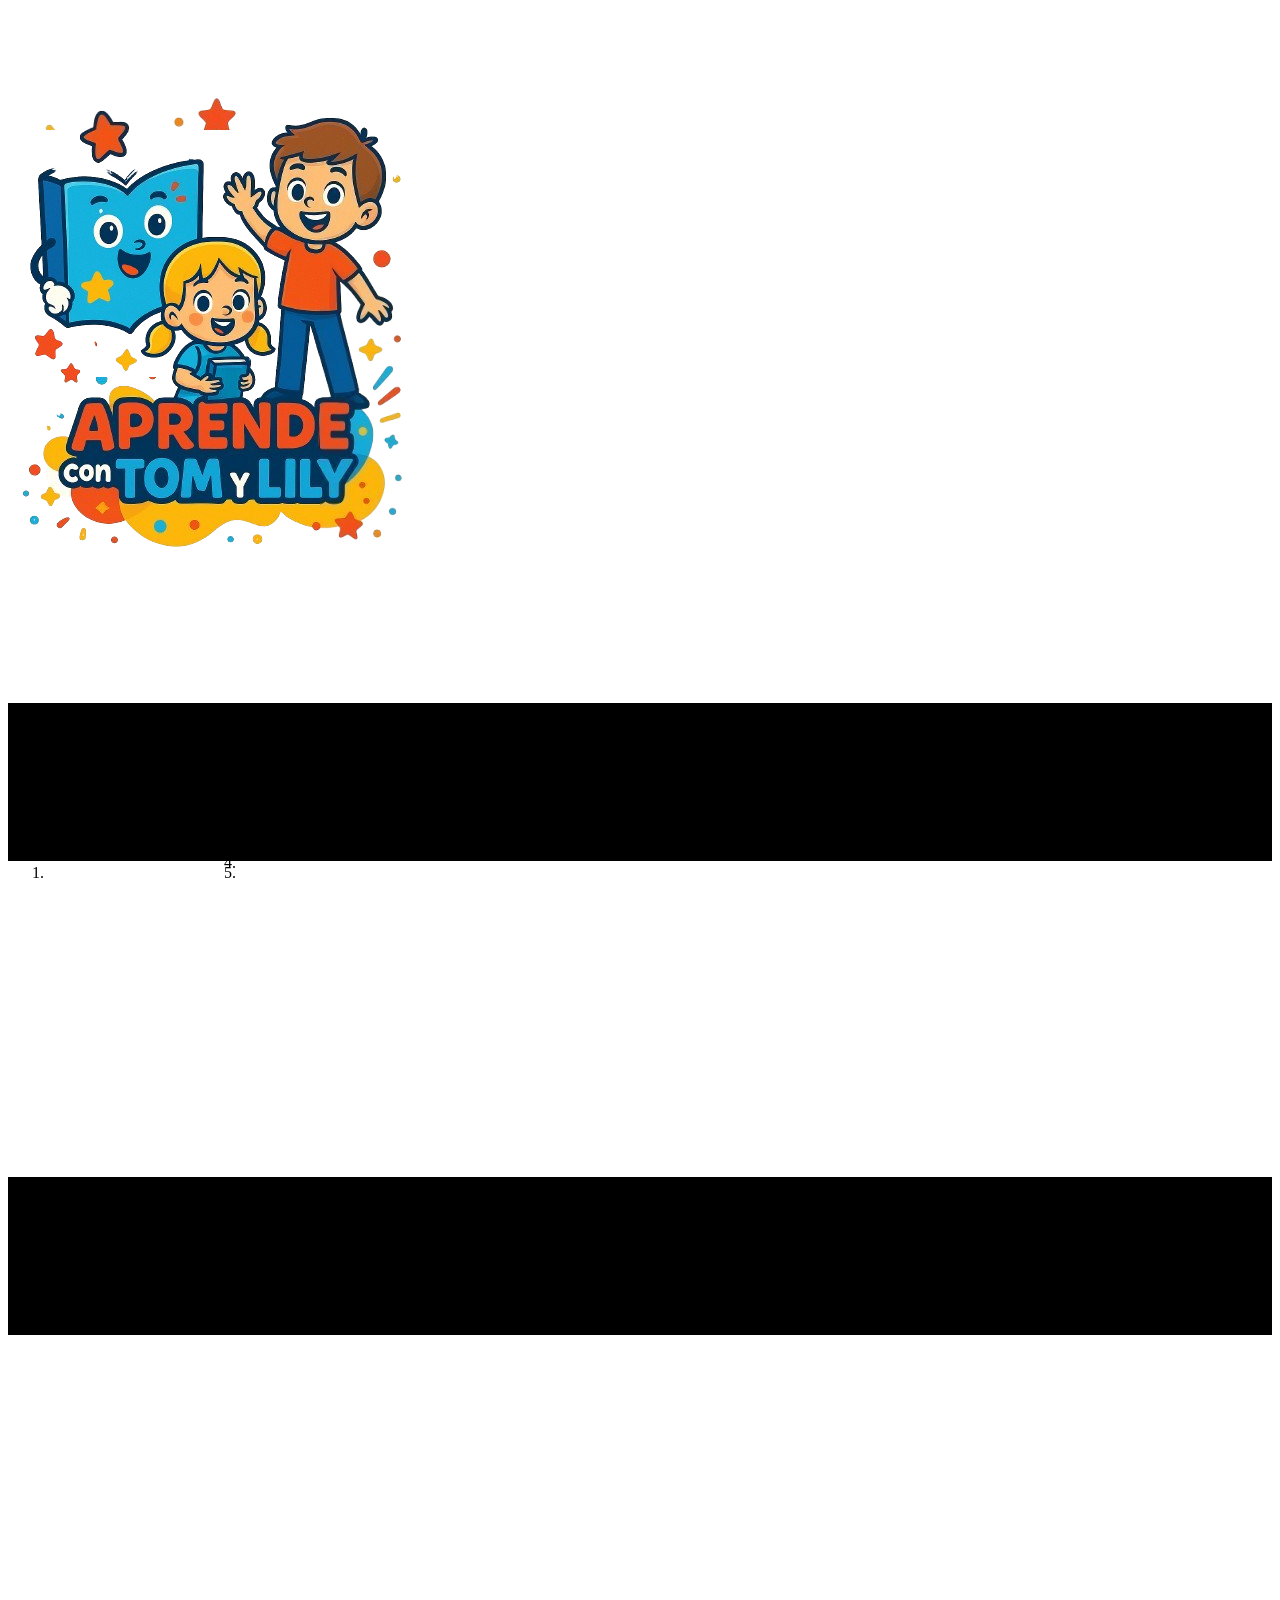
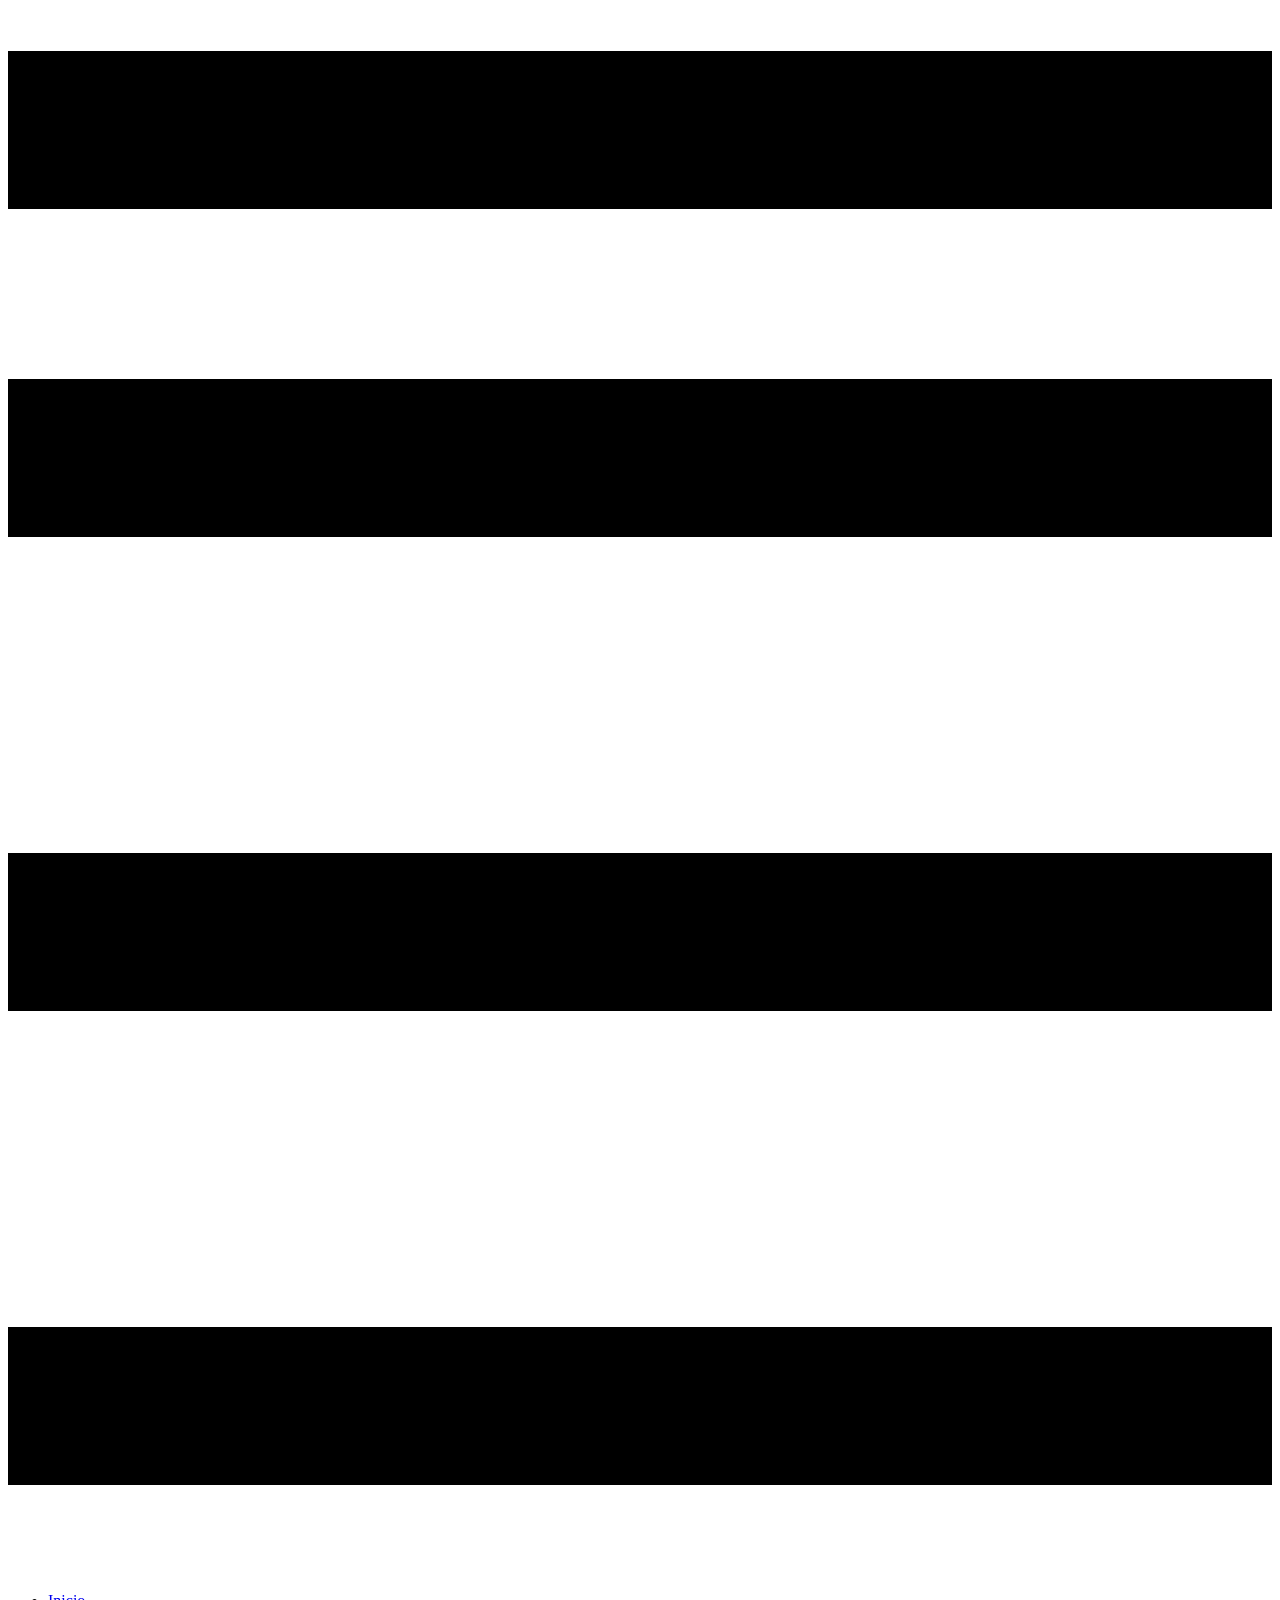
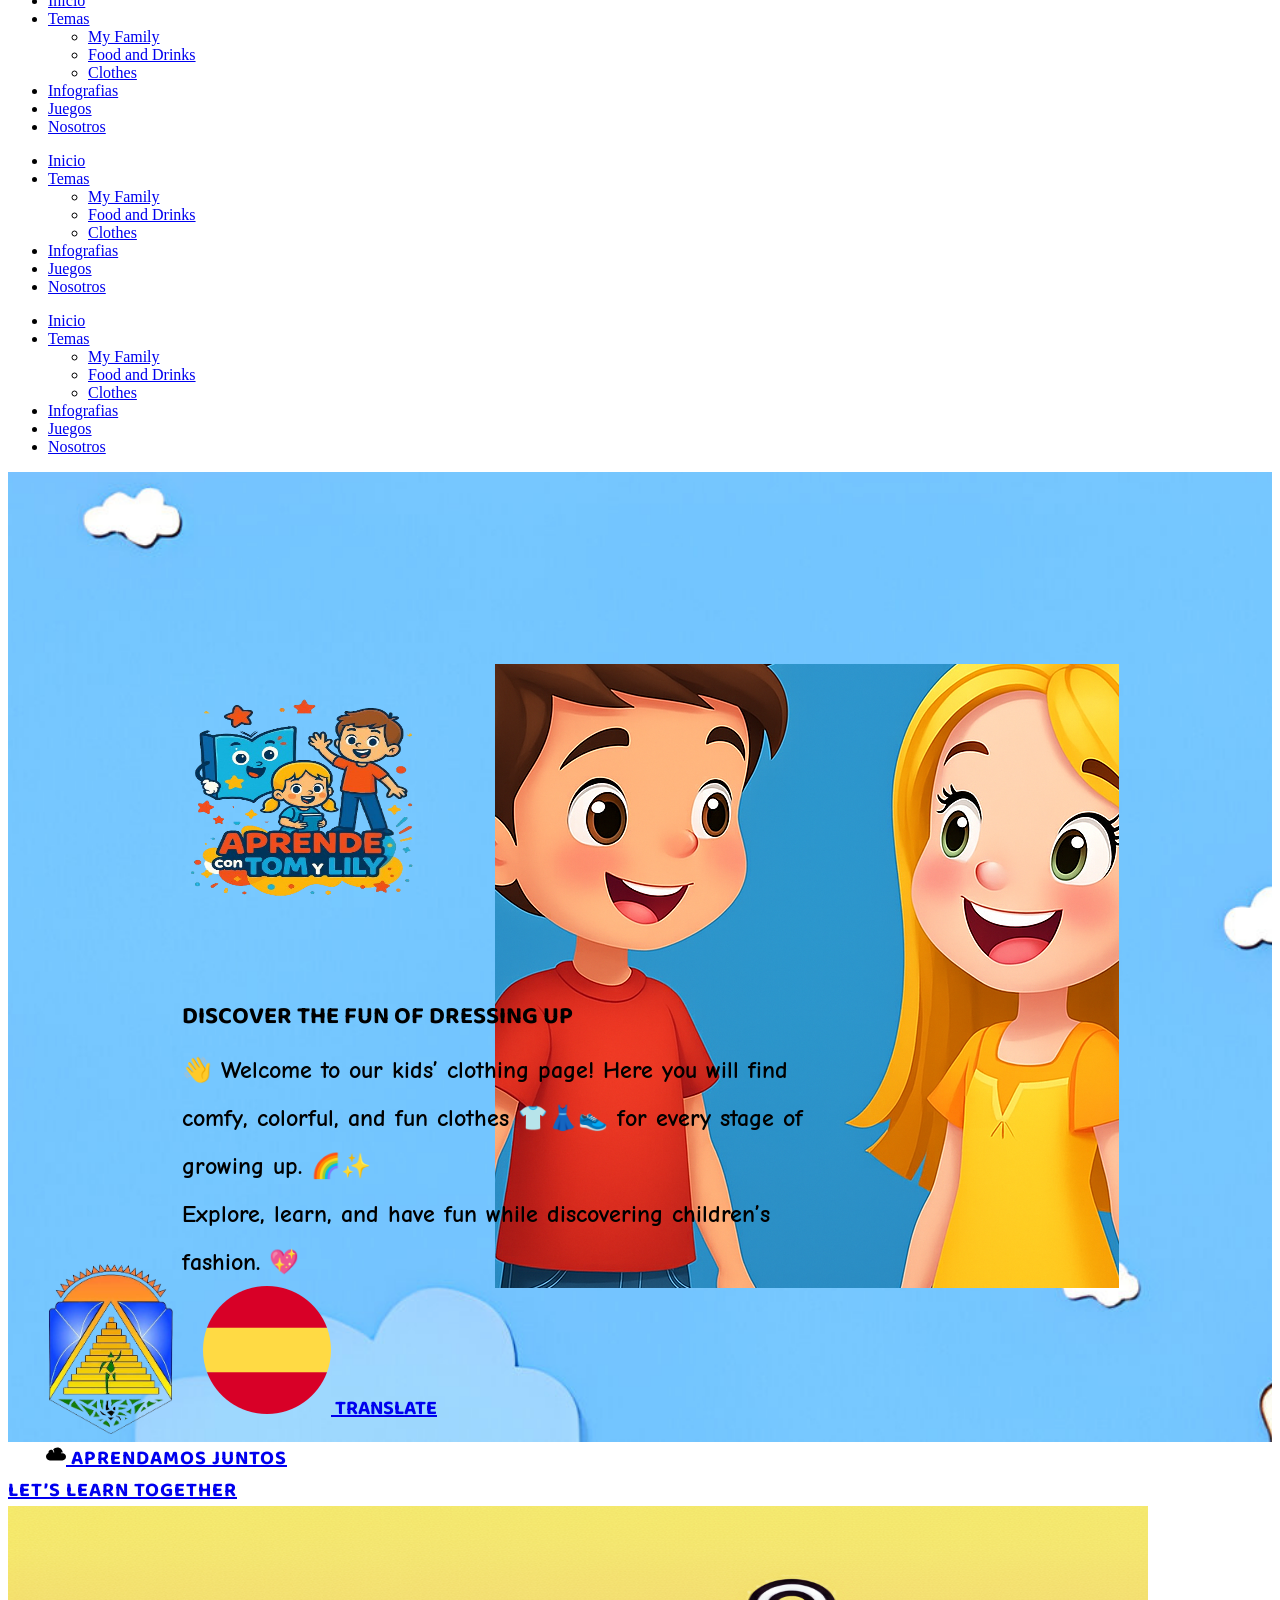
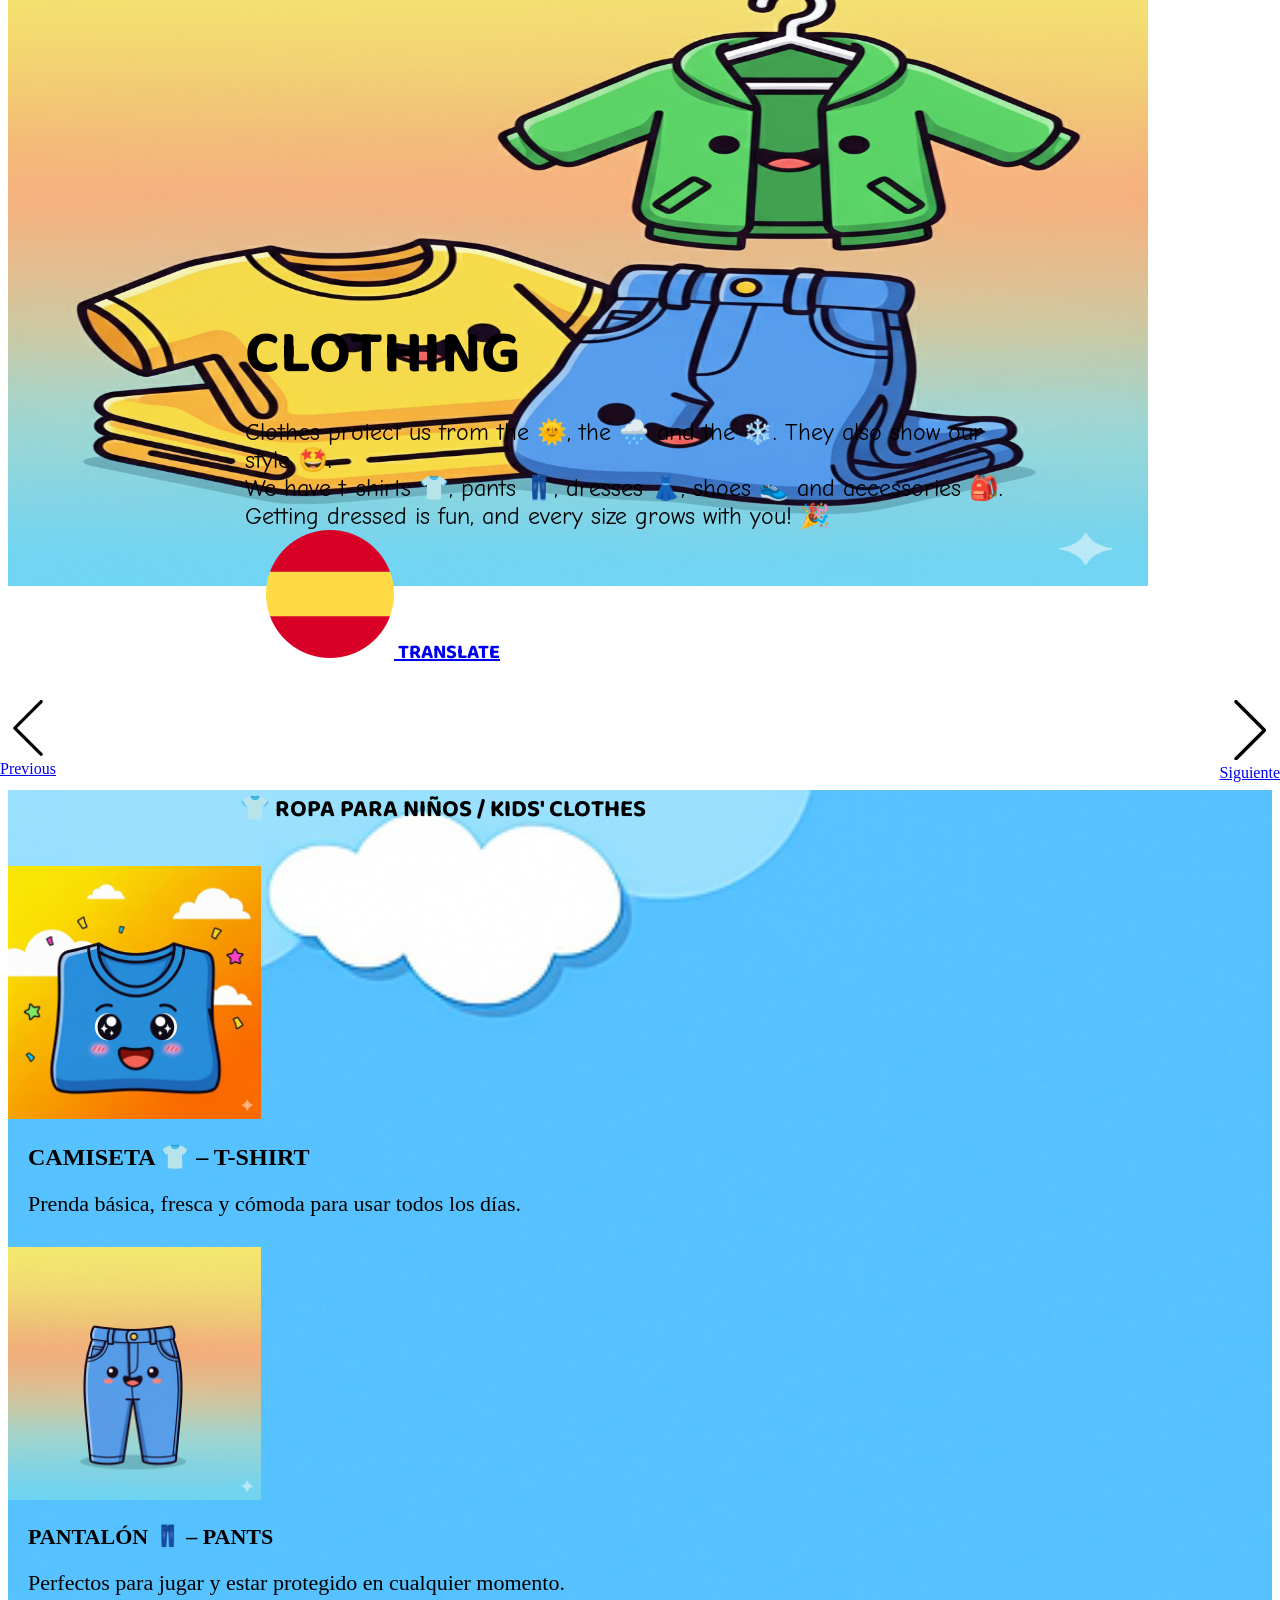
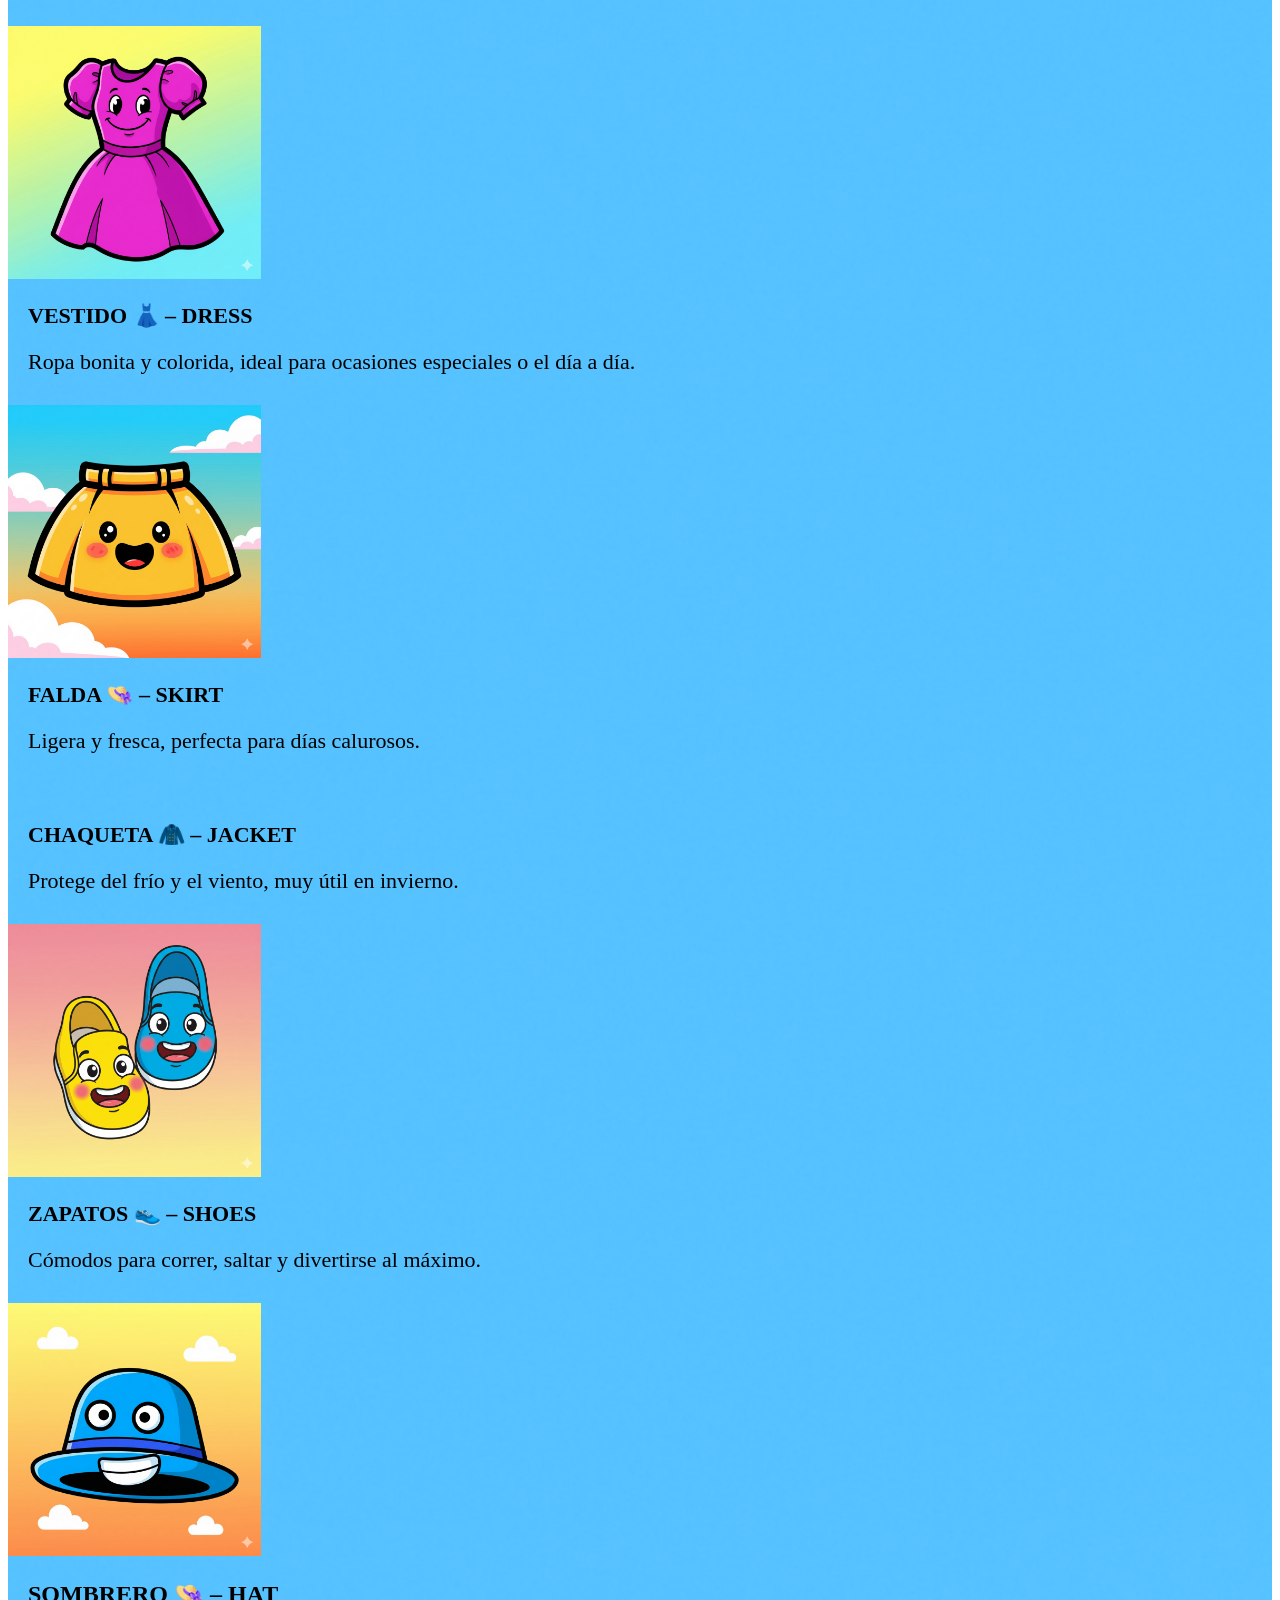
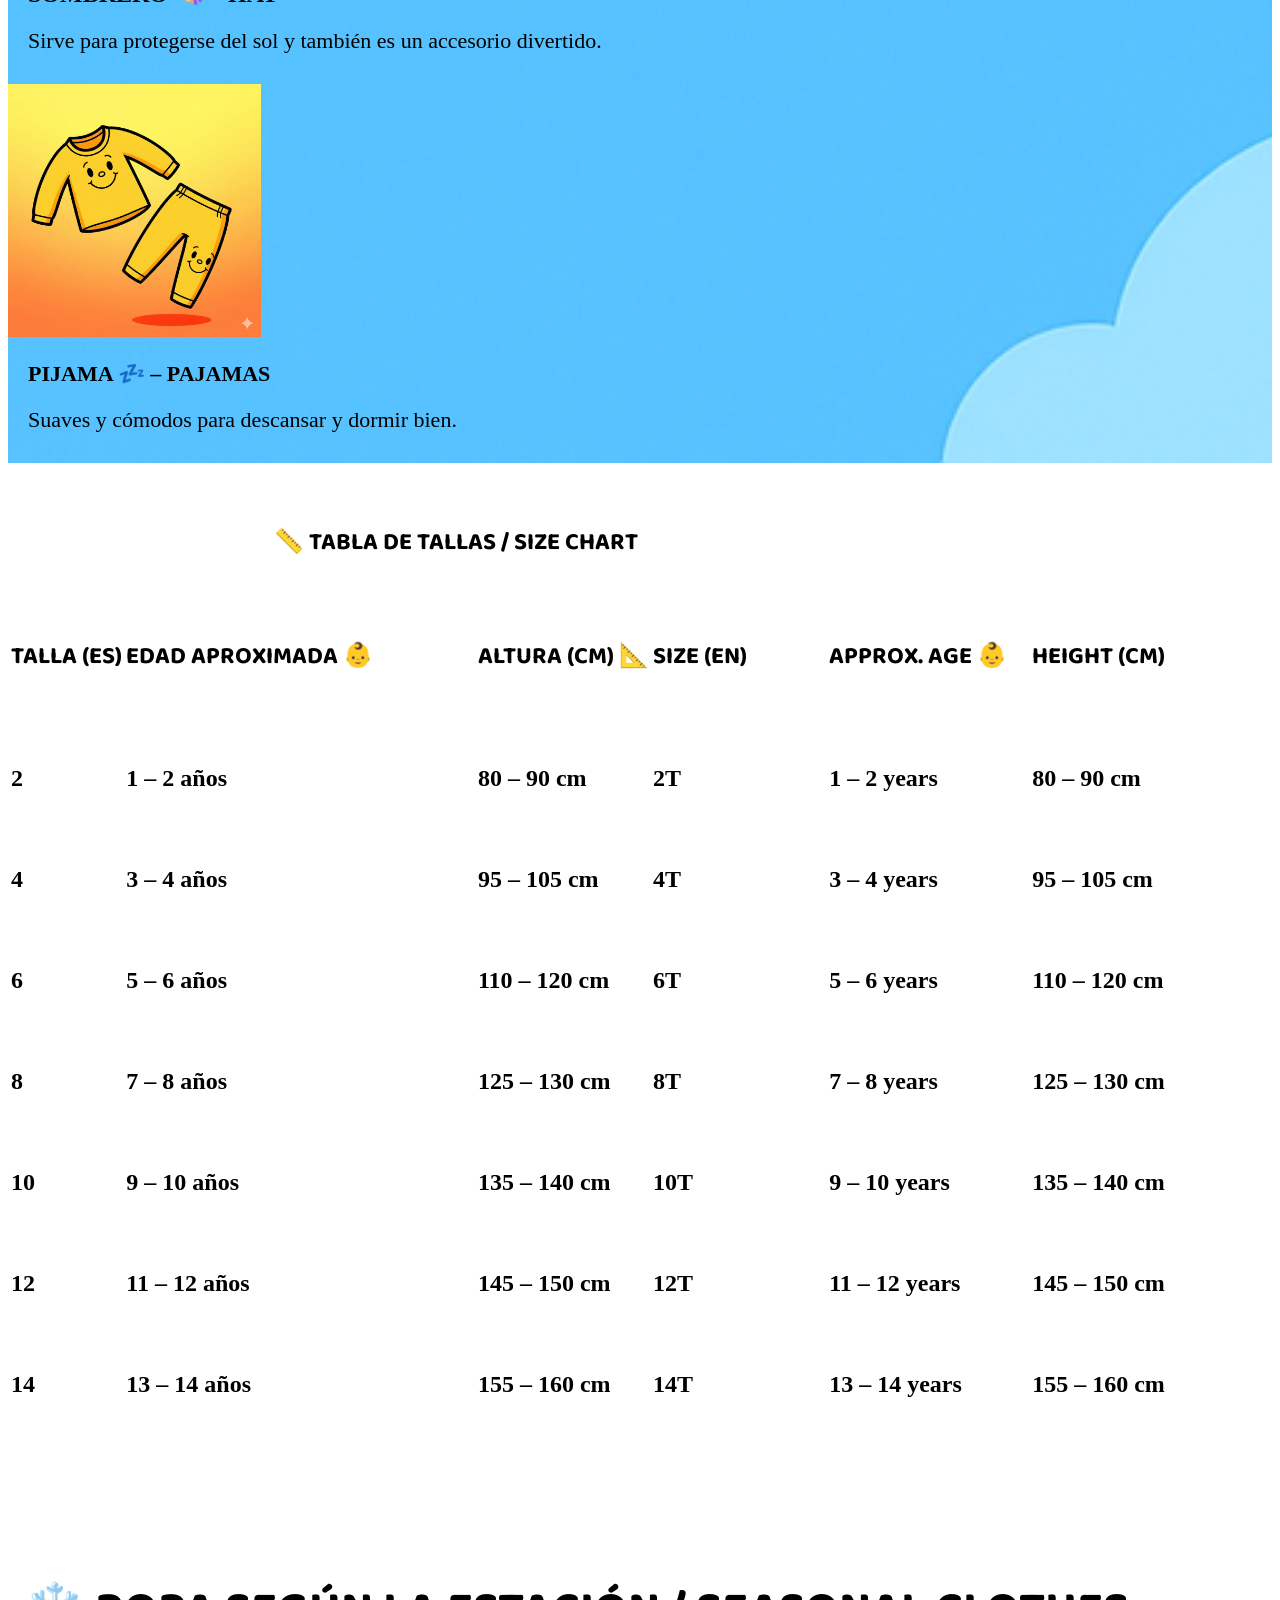
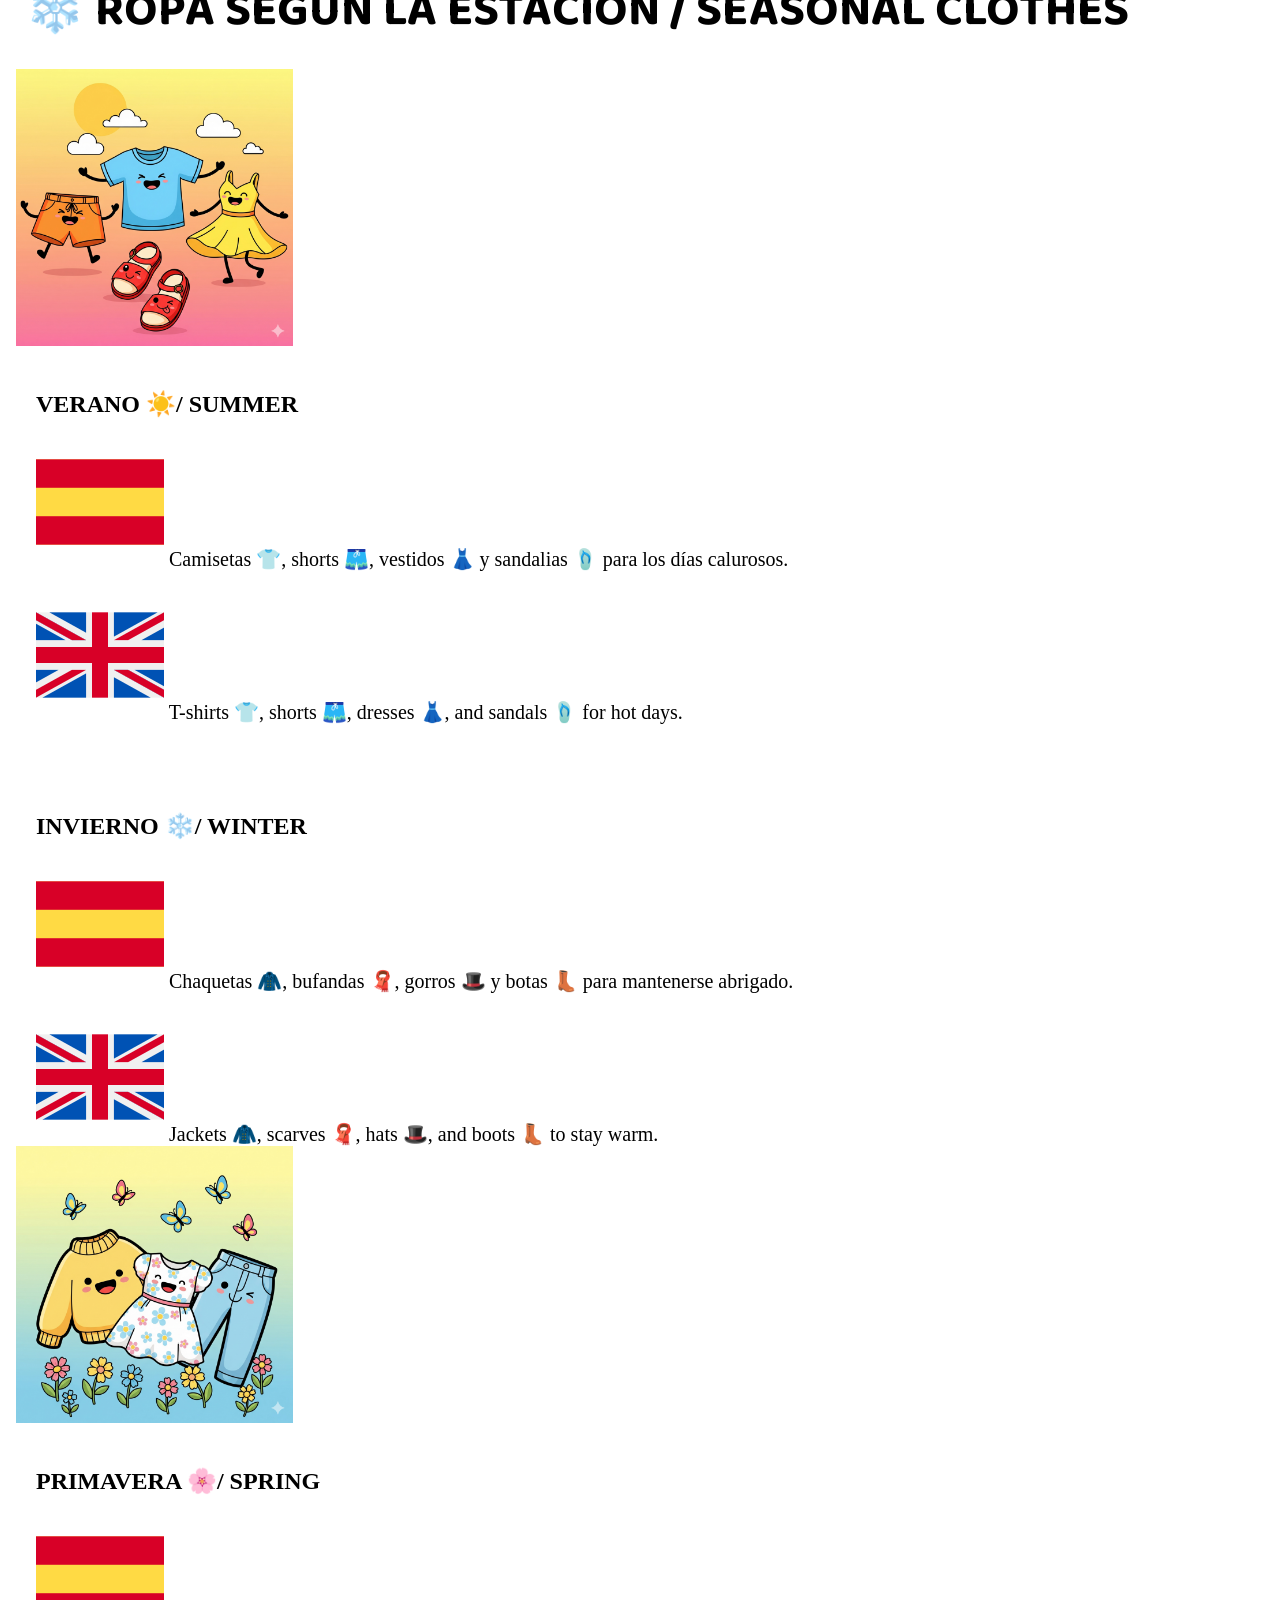
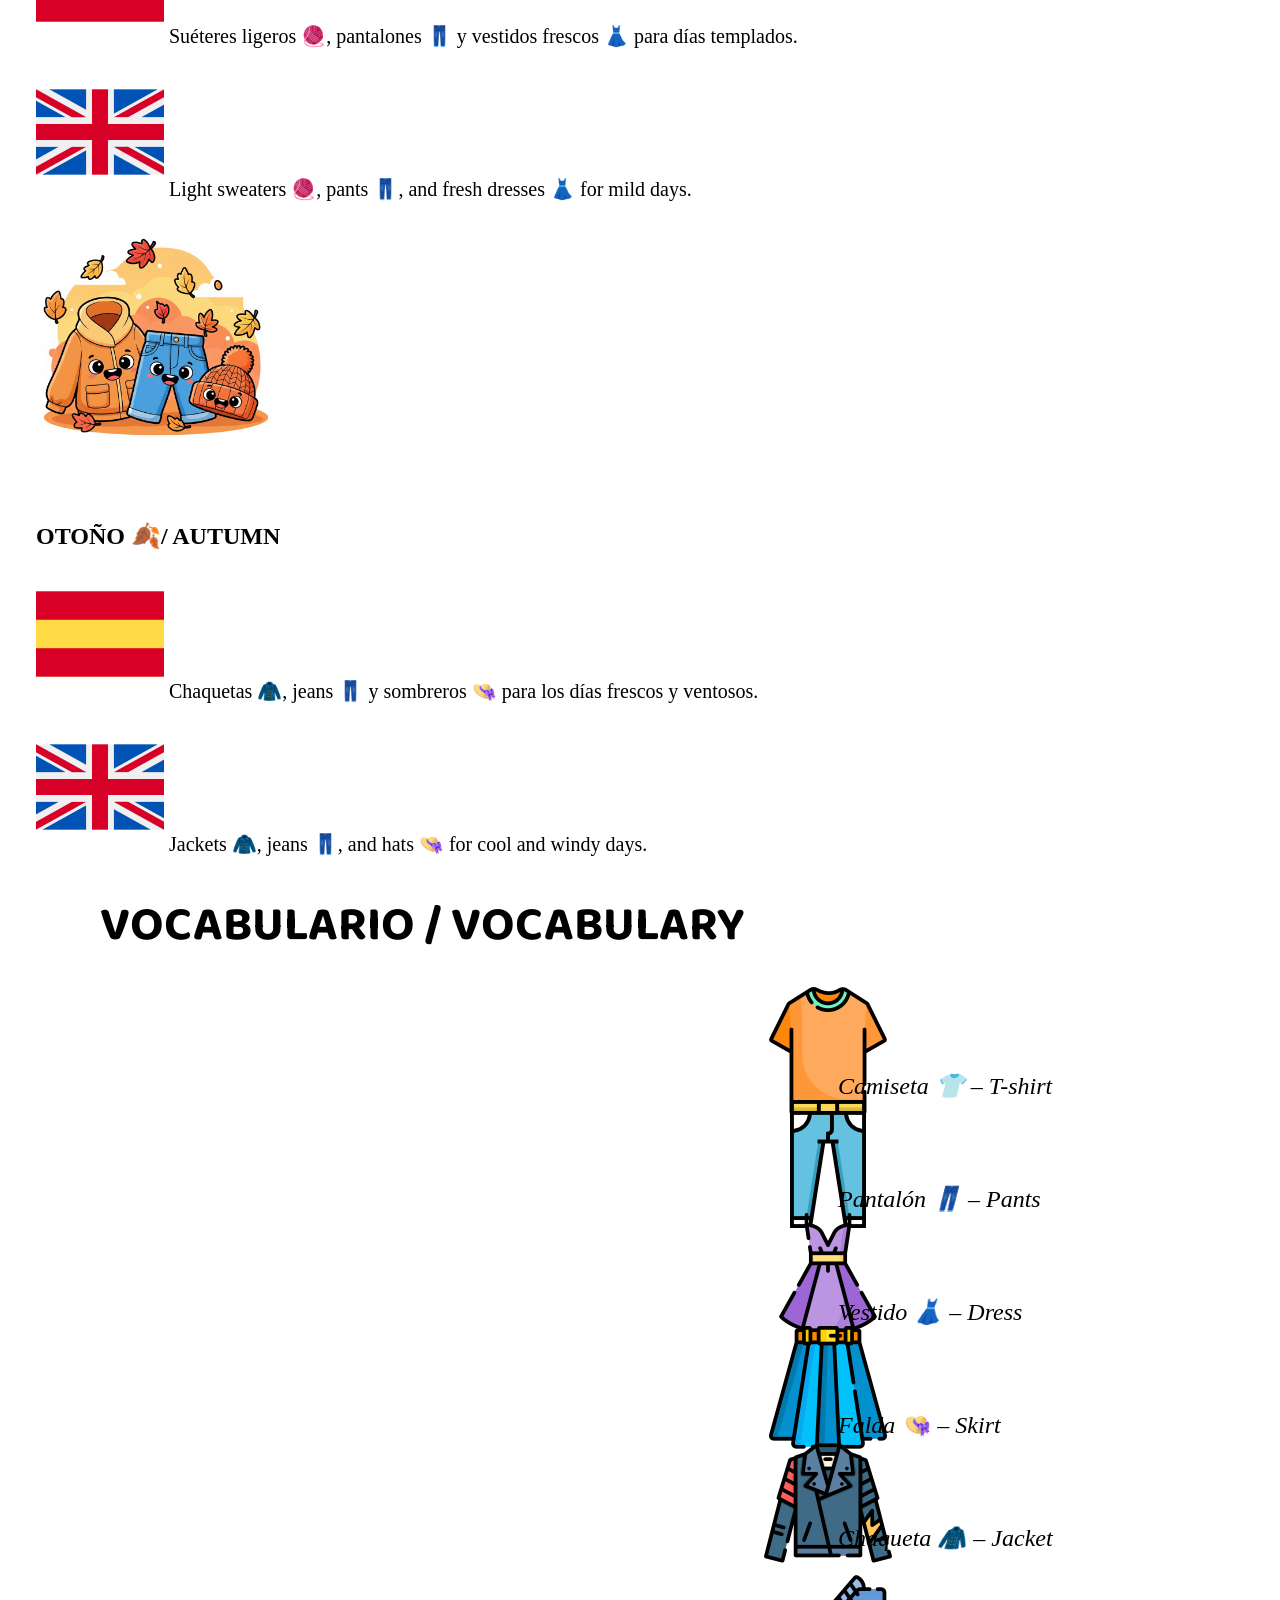
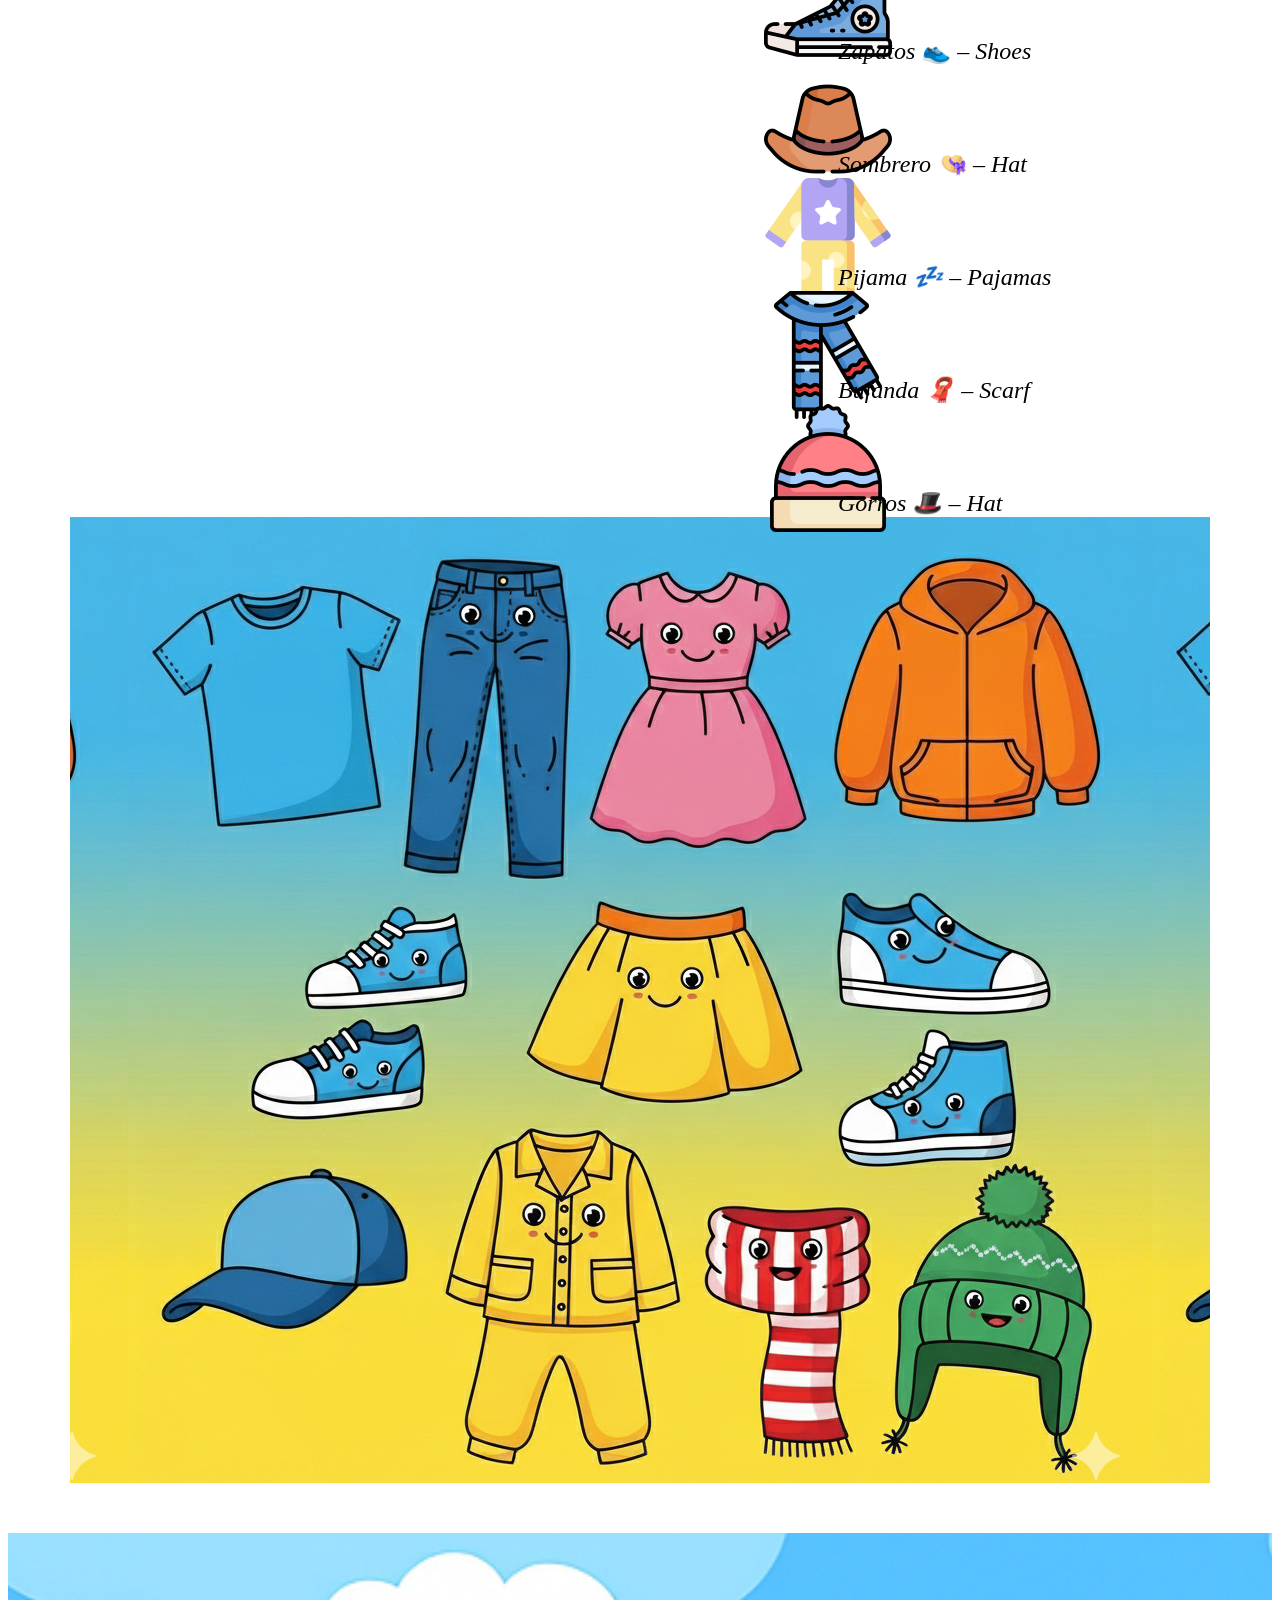
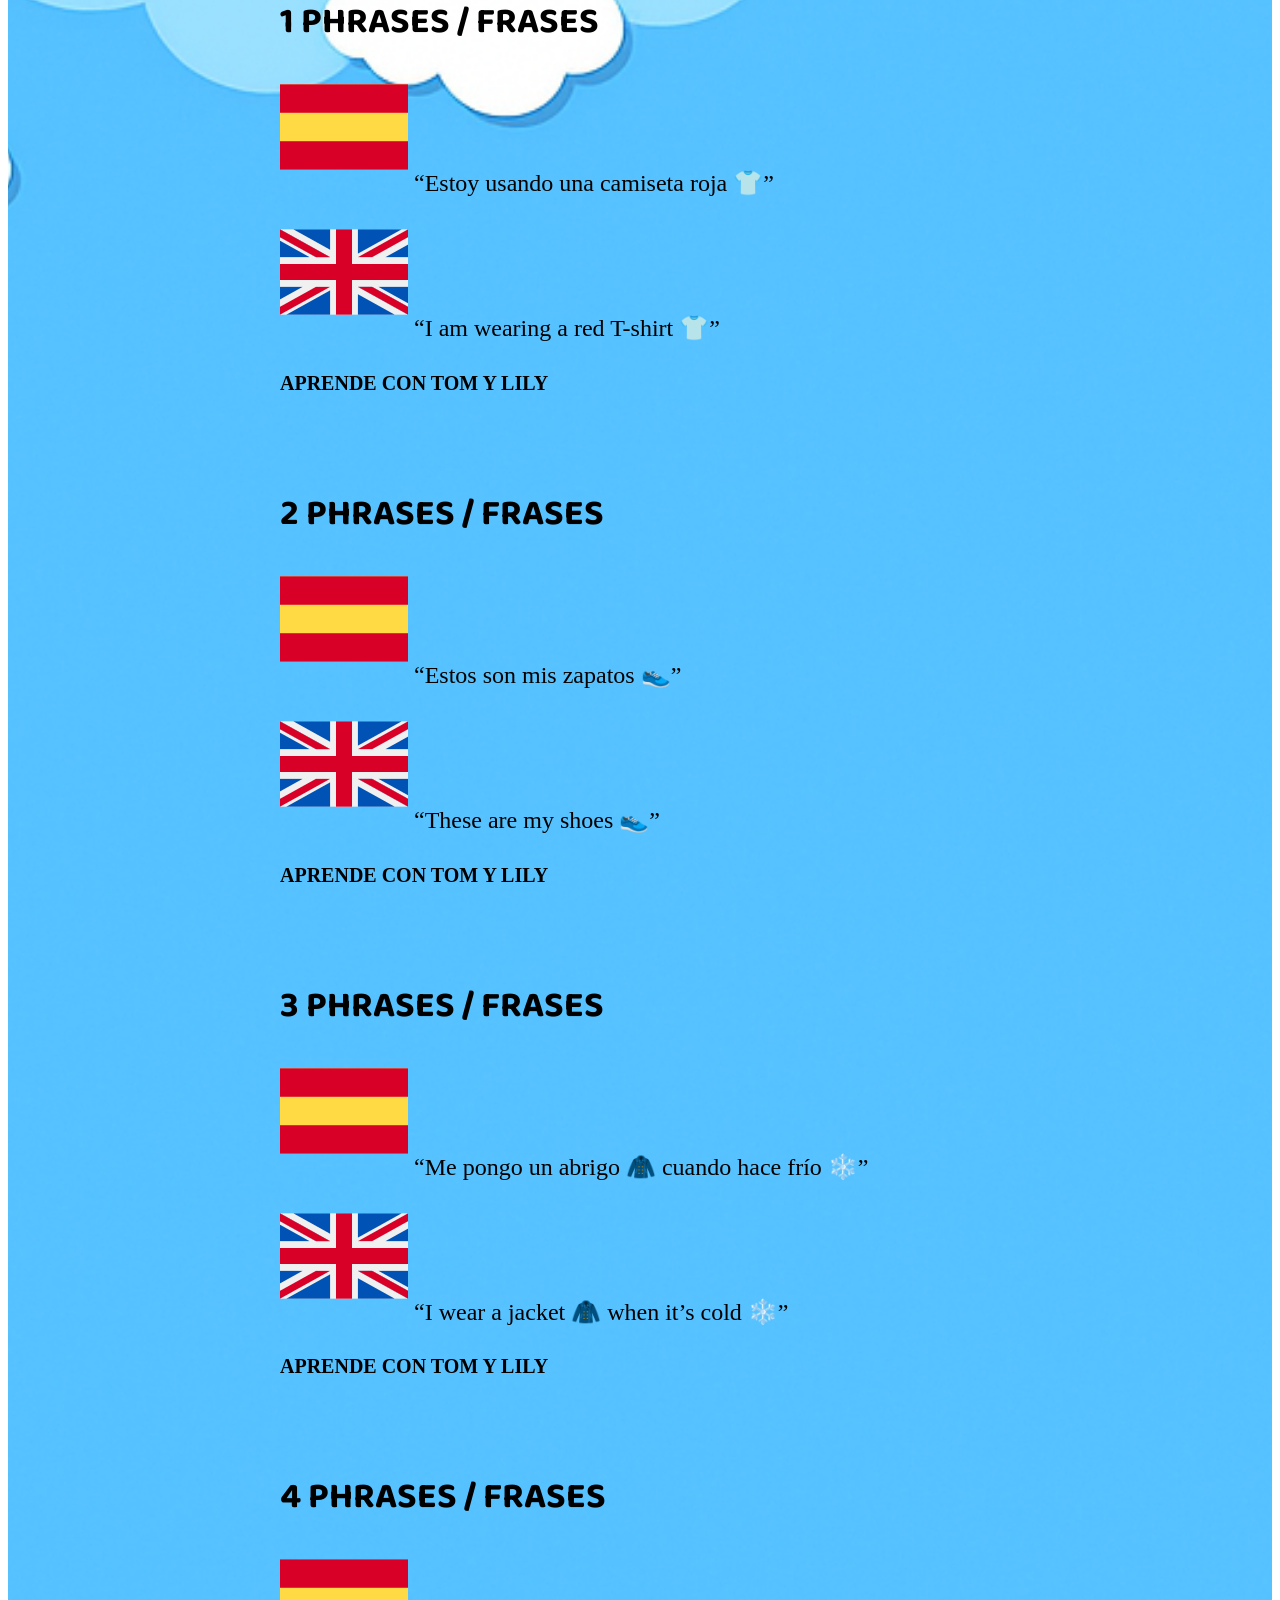
==== Clothes.html @ 64eaceeb "Add files via upload" ====
<!DOCTYPE html>
<html style="font-size: 16px;" lang="es-CO">

<head>
  <meta name="viewport" content="width=device-width, initial-scale=1.0">
  <meta charset="utf-8">
  <meta name="keywords"
    content="GLOOMY, ​SINTOMAS, 01, 02, ​LA DEP​RESION, ​SINTOMAS, Sample Headline, Aumentar la presencia en las búsquedas del sitio web, Haga crecer su negocio con marketing digital de servicio completo">
  <meta name="description" content="">
  <title>Clothes</title>
  <link rel="stylesheet" href="nicepage.css" media="screen">
  <link rel="stylesheet" href="Clothes.css" media="screen">
  <script class="u-script" type="text/javascript" src="jquery.js" defer=""></script>
  <script class="u-script" type="text/javascript" src="nicepage.js" defer=""></script>








  <link id="u-page-google-font" rel="stylesheet"
    href="https://fonts.googleapis.com/css2?display=swap&amp;family=Baloo+2:wght@400;500;600;700;800&amp;family=Comic+Neue:ital,wght@0,300;0,400;0,700;1,300;1,400;1,700">
  <script type="application/ld+json">{
		"@context": "http://schema.org",
		"@type": "Organization",
		"name": "Tom y Lily 1",
		"logo": "images/logo-118.png"
}</script>
  <meta name="theme-color" content="#478ac9">
  <meta property="og:title" content="Clothes">
  <meta property="og:description" content="">
  <meta property="og:type" content="website">
  <meta data-intl-tel-input-cdn-path="intlTelInput/">
</head>

<body data-path-to-root="./" data-include-products="false" class="u-body u-clearfix u-overlap u-xxl-mode"
  data-lang="es">
  <header class="u-border-3 u-border-white u-box-shadow u-clearfix u-header u-image u-sticky u-header" id="sec-ee45"
    data-animation-name="" data-animation-duration="0" data-animation-delay="0" data-animation-direction=""><a
      href="./#sec-a640" data-page-id="1099517345" class="u-image u-logo u-image-1" data-image-width="408"
      data-image-height="612" data-lang-es="1099517345#sec-a640">
      <img src="images/logo.png" class="u-logo-image u-logo-image-1">
    </a>
    <nav class="u-dropdown-icon u-menu u-menu-dropdown u-offcanvas u-menu-1" role="navigation"
      data-responsive-from="MD">
      <div class="menu-collapse u-custom-font"
        style="font-size: 1.375rem; letter-spacing: 0px; font-family: &quot;Baloo 2&quot;; font-weight: 700; text-transform: uppercase;">
        <a class="u-button-style u-custom-active-border-color u-custom-active-color u-custom-border u-custom-border-color u-custom-borders u-custom-color u-custom-hover-border-color u-custom-hover-color u-custom-left-right-menu-spacing u-custom-padding-bottom u-custom-text-active-color u-custom-text-color u-custom-text-decoration u-custom-text-hover-color u-custom-text-shadow u-custom-text-shadow-blur u-custom-text-shadow-color u-custom-text-shadow-transparency u-custom-text-shadow-x u-custom-text-shadow-y u-custom-top-bottom-menu-spacing u-hamburger-link u-nav-link u-text-active-palette-1-base u-text-hover-palette-2-base u-hamburger-link-1"
          href="#" tabindex="-1" aria-label="Open menu" aria-controls="f4fc">
          <svg class="u-svg-link" viewBox="0 0 24 24">
            <use xlink:href="#menu-hamburger"></use>
          </svg>
          <svg class="u-svg-content" version="1.1" id="menu-hamburger" viewBox="0 0 16 16" x="0px" y="0px"
            xmlns:xlink="http://www.w3.org/1999/xlink" xmlns="http://www.w3.org/2000/svg">
            <g>
              <rect y="1" width="16" height="2"></rect>
              <rect y="7" width="16" height="2"></rect>
              <rect y="13" width="16" height="2"></rect>
            </g>
          </svg>
        </a>
      </div>
      <div class="u-custom-menu u-nav-container">
        <ul class="u-custom-font u-nav u-spacing-2 u-unstyled u-nav-1" role="menubar">
          <li role="none" class="u-nav-item"><a role="menuitem"
              class="u-active-custom-color-5 u-border-3 u-border-active-palette-1-base u-border-hover-palette-1-light-1 u-border-no-left u-border-no-right u-border-no-top u-button-style u-hover-custom-color-8 u-nav-link u-text-active-black u-text-hover-black u-text-white u-nav-link-2"
              href="index.html" data-page-id="1099517345"
              data-lang-es="{&quot;content&quot;:&quot;Inicio&quot;,&quot;href&quot;:&quot;1099517345#sec-a640&quot;}">Inicio</a>
          </li>
          <li role="none" class="u-nav-item"><a role="menuitem"
              class="u-active-custom-color-5 u-border-3 u-border-active-palette-1-base u-border-hover-palette-1-light-1 u-border-no-left u-border-no-right u-border-no-top u-button-style u-hover-custom-color-8 u-nav-link u-text-active-black u-text-hover-black u-text-white u-nav-link-2"
              href="#" data-lang-es="{&quot;content&quot;:&quot;Temas&quot;,&quot;href&quot;:&quot;#&quot;}">Temas</a>
            <div class="u-nav-popup">
              <ul role="menu" class="u-border-1 u-border-grey-30 u-h-spacing-16 u-nav u-unstyled u-v-spacing-10 u-nav-2"
                aria-label="Temas menu">
                <li role="none" class="u-nav-item"><a role="menuitem"
                    class="u-active-custom-color-5 u-button-style u-hover-custom-color-5 u-nav-link u-text-active-palette-1-dark-2 u-text-black u-text-hover-white u-white"
                    href="My-family.html"
                    data-lang-es="{&quot;content&quot;:&quot;My Family&quot;,&quot;href&quot;:&quot;/My-family.html&quot;}">My
                    Family</a>
                </li>
                <li role="none" class="u-nav-item"><a role="menuitem"
                    class="u-active-custom-color-5 u-button-style u-hover-custom-color-5 u-nav-link u-text-active-palette-1-dark-2 u-text-black u-text-hover-white u-white"
                    href="Food-And-Drinks.html" data-lang-es="{&quot;content&quot;:&quot;Food and Drinks&quot;}">Food
                    and Drinks</a>
                </li>
                <li role="none" class="u-nav-item"><a role="menuitem"
                    class="u-active-custom-color-5 u-button-style u-hover-custom-color-5 u-nav-link u-text-active-palette-1-dark-2 u-text-black u-text-hover-white u-white"
                    href="Clothes.html" data-lang-es="{&quot;content&quot;:&quot;Clothes&quot;}">Clothes</a>
                </li>
              </ul>
            </div>
          </li>
          <li role="none" class="u-nav-item"><a role="menuitem"
              class="u-active-custom-color-5 u-border-3 u-border-active-palette-1-base u-border-hover-palette-1-light-1 u-border-no-left u-border-no-right u-border-no-top u-button-style u-hover-custom-color-8 u-nav-link u-text-active-black u-text-hover-black u-text-white u-nav-link-2"
              href="Infografias.html"
              data-lang-es="{&quot;content&quot;:&quot;Infografias&quot;,&quot;href&quot;:&quot;/Infografias.html&quot;}">Infografias</a>
          </li>
          <li role="none" class="u-nav-item"><a role="menuitem"
              class="u-active-custom-color-5 u-border-3 u-border-active-palette-1-base u-border-hover-palette-1-light-1 u-border-no-left u-border-no-right u-border-no-top u-button-style u-hover-custom-color-8 u-nav-link u-text-active-black u-text-hover-black u-text-white u-nav-link-2"
              href="juegos.html"
              data-lang-es="{&quot;content&quot;:&quot;Juegos&quot;,&quot;href&quot;:&quot;#&quot;}">Juegos</a>
          </li>
          <li role="none" class="u-nav-item"><a role="menuitem"
              class="u-active-custom-color-5 u-border-3 u-border-active-palette-1-base u-border-hover-palette-1-light-1 u-border-no-left u-border-no-right u-border-no-top u-button-style u-hover-custom-color-8 u-nav-link u-text-active-black u-text-hover-black u-text-white u-nav-link-2"
              href="Nosotros.html"
              data-lang-es="{&quot;content&quot;:&quot;Nosotros&quot;,&quot;href&quot;:&quot;/Nosotros.html&quot;}">Nosotros</a>
          </li>
        </ul>
      </div>
      <div class="u-custom-menu u-nav-container-collapse" id="f4fc" role="region" aria-label="Menu panel">
        <div class="u-black u-container-style u-inner-container-layout u-opacity u-opacity-95 u-sidenav">
          <div class="u-inner-container-layout u-sidenav-overflow">
            <div class="u-menu-close" tabindex="-1" aria-label="Close menu"></div>
            <ul class="u-align-center u-nav u-popupmenu-items u-unstyled u-nav-3" role="menubar">
              <li role="none" class="u-nav-item"><a role="menuitem" class="u-button-style u-nav-link" href="./#sec-a640"
                  data-page-id="1099517345"
                  data-lang-es="{&quot;content&quot;:&quot;Inicio&quot;,&quot;href&quot;:&quot;1099517345#sec-a640&quot;}">Inicio</a>
              </li>
              <li role="none" class="u-nav-item"><a role="menuitem" class="u-button-style u-nav-link" href="#"
                  data-lang-es="{&quot;content&quot;:&quot;Temas&quot;,&quot;href&quot;:&quot;#&quot;}">Temas</a>
                <div class="u-nav-popup">
                  <ul role="menu"
                    class="u-border-1 u-border-grey-30 u-h-spacing-16 u-nav u-unstyled u-v-spacing-10 u-nav-4"
                    aria-label="Temas menu">
                    <li role="none" class="u-nav-item"><a role="menuitem" class="u-button-style u-nav-link"
                        href="My-family.html"
                        data-lang-es="{&quot;content&quot;:&quot;My Family&quot;,&quot;href&quot;:&quot;/My-family.html&quot;}">My
                        Family</a>
                    </li>
                    <li role="none" class="u-nav-item"><a role="menuitem" class="u-button-style u-nav-link"
                        href="Food-And-Drinks.html"
                        data-lang-es="{&quot;content&quot;:&quot;Food and Drinks&quot;}">Food and Drinks</a>
                    </li>
                    <li role="none" class="u-nav-item"><a role="menuitem" class="u-button-style u-nav-link"
                        href="Clothes.html" data-lang-es="{&quot;content&quot;:&quot;Clothes&quot;}">Clothes</a>
                    </li>
                  </ul>
                </div>
              </li>
              <li role="none" class="u-nav-item"><a role="menuitem" class="u-button-style u-nav-link"
                  href="Infografias.html"
                  data-lang-es="{&quot;content&quot;:&quot;Infografias&quot;,&quot;href&quot;:&quot;/Infografias.html&quot;}">Infografias</a>
              </li>
              <li role="none" class="u-nav-item"><a role="menuitem" class="u-button-style u-nav-link" href="juegos.html"
                  data-lang-es="{&quot;content&quot;:&quot;Juegos&quot;,&quot;href&quot;:&quot;#&quot;}">Juegos</a>
              </li>
              <li role="none" class="u-nav-item"><a role="menuitem" class="u-button-style u-nav-link"
                  href="Nosotros.html"
                  data-lang-es="{&quot;content&quot;:&quot;Nosotros&quot;,&quot;href&quot;:&quot;/Nosotros.html&quot;}">Nosotros</a>
              </li>
            </ul>
          </div>
        </div>
        <div class="u-custom-menu u-nav-container-collapse" id="f4fc" role="region" aria-label="Menu panel">
          <div class="u-black u-container-style u-inner-container-layout u-opacity u-opacity-95 u-sidenav">
            <div class="u-inner-container-layout u-sidenav-overflow">
              <div class="u-menu-close" tabindex="-1" aria-label="Close menu"></div>
              <ul class="u-align-center u-nav u-popupmenu-items u-unstyled u-nav-3" role="menubar">
                <li role="none" class="u-nav-item"><a role="menuitem" class="u-button-style u-nav-link"
                    href="./#sec-a640" data-page-id="1099517345"
                    data-lang-es="{&quot;content&quot;:&quot;Inicio&quot;,&quot;href&quot;:&quot;1099517345#sec-a640&quot;}">Inicio</a>
                </li>
                <li role="none" class="u-nav-item"><a role="menuitem" class="u-button-style u-nav-link" href="#"
                    data-lang-es="{&quot;content&quot;:&quot;Temas&quot;,&quot;href&quot;:&quot;#&quot;}">Temas</a>
                  <div class="u-nav-popup">
                    <ul role="menu"
                      class="u-border-1 u-border-grey-30 u-h-spacing-16 u-nav u-unstyled u-v-spacing-10 u-nav-4"
                      aria-label="Temas menu">
                      <li role="none" class="u-nav-item"><a role="menuitem" class="u-button-style u-nav-link"
                          href="My-family.html"
                          data-lang-es="{&quot;content&quot;:&quot;My Family&quot;,&quot;href&quot;:&quot;/My-family.html&quot;}">My
                          Family</a>
                      </li>
                      <li role="none" class="u-nav-item"><a role="menuitem" class="u-button-style u-nav-link"
                          href="Food-And-Drinks.html"
                          data-lang-es="{&quot;content&quot;:&quot;Food and Drinks&quot;}">Food and Drinks</a>
                      </li>
                      <li role="none" class="u-nav-item"><a role="menuitem" class="u-button-style u-nav-link"
                          href="Clothes.html" data-lang-es="{&quot;content&quot;:&quot;Clothes&quot;}">Clothes</a>
                      </li>
                    </ul>
                  </div>
                </li>
                <li role="none" class="u-nav-item"><a role="menuitem" class="u-button-style u-nav-link"
                    href="Infografias.html"
                    data-lang-es="{&quot;content&quot;:&quot;Infografias&quot;,&quot;href&quot;:&quot;/Infografias.html&quot;}">Infografias</a>
                </li>
                <li role="none" class="u-nav-item"><a role="menuitem" class="u-button-style u-nav-link"
                    href="juegos.html"
                    data-lang-es="{&quot;content&quot;:&quot;Juegos&quot;,&quot;href&quot;:&quot;#&quot;}">Juegos</a>
                </li>
                <li role="none" class="u-nav-item"><a role="menuitem" class="u-button-style u-nav-link"
                    href="Nosotros.html"
                    data-lang-es="{&quot;content&quot;:&quot;Nosotros&quot;,&quot;href&quot;:&quot;/Nosotros.html&quot;}">Nosotros</a>
                </li>
              </ul>
            </div>
          </div>
          <div class="u-black u-menu-overlay u-opacity u-opacity-70"></div>
        </div>
        <style class="menu-style">
          @media (max-width: 939px) {
            [data-responsive-from="MD"] .u-nav-container {
              display: none;
            }

            [data-responsive-from="MD"] .menu-collapse {
              display: block;
            }
          }
        </style>
    </nav>
    <style class="u-sticky-style" data-style-id="108c">
      .u-sticky-fixed.u-sticky-108c,
      .u-body.u-sticky-fixed .u-sticky-108c {
        box-shadow: 0px 2px 8px 0px rgba(128, 128, 128, 1) !important
      }

      .u-sticky-fixed.u-sticky-108c:before,
      .u-body.u-sticky-fixed .u-sticky-108c:before {
        borders: top right bottom left !important;
        border-style: double !important
      }
    </style>
  </header>
  <section class="u-clearfix u-valign-top-xs u-section-1" id="sec-a640">
    <div class="u-container-style u-expanded-width u-gradient u-group u-image u-shape-rectangle u-image-1">
      <div class="u-container-layout u-container-layout-1">
        <img class="u-image u-image-default u-image-2" src="images/logo-118.png" alt="" data-image-width="408"
          data-image-height="612">
        <div class="u-align-left u-image u-image-circle u-preserve-proportions u-image-3" data-image-width="1024"
          data-image-height="1536"></div>
        <div
          class="u-align-left u-container-align-left u-container-style u-group u-radius-20 u-shape-round u-white u-group-2">
          <div class="u-container-layout u-container-layout-2">
            <h2 class="u-align-center u-custom-font u-text u-text-color-var u-text-1"> Discover the Fun of Dressing Up
            </h2>
            <p class="u-align-center u-custom-font u-text u-text-2"> 👋 Welcome to our kids’ clothing page! Here you
              will find comfy, colorful, and fun clothes 👕👗👟 for every stage of growing up. 🌈✨<br> Explore, learn,
              and have fun while discovering children’s fashion. 💖
            </p>
            <a href="images/117-20.gifsec-490b"
              class="u-border-none u-btn u-btn-round u-button-style u-custom-color-2 u-custom-font u-dialog-link u-hover-custom-color-3 u-radius u-btn-1"><span
                class="u-file-icon u-icon"><img src="images/197593-99.png" alt=""></span>&nbsp;TRANSLATE
            </a>
          </div>
        </div>
        <img class="u-image u-image-contain u-image-default u-preserve-proportions u-image-4"
          src="images/LOGOINTEGRADOJGC.png" alt="" data-image-width="447" data-image-height="447">
      </div>
    </div>
    <a href="images/117-20.gifsec-fe92"
      class="u-active-custom-color-5 u-btn u-btn-round u-button-style u-custom-color-3 u-custom-font u-hover-custom-color-4 u-radius u-btn-2"><span
        class="u-icon"><svg class="u-svg-content" viewBox="0 0 56 56" x="0px" y="0px" style="width: 1em; height: 1em;">
          <path d="M25,46H10.845C4.865,46,0,41.135,0,35.154C0,31,2.705,26.688,6.433,24.901L7,24.63V24c0-0.127,0.008-0.256,0.015-0.386
	l0.009-0.16l-0.012-0.21C7.006,23.163,7,23.082,7,23c0-3.859,3.141-7,7-7c0.309,0,0.614,0.027,0.917,0.067
	c0.078,0.01,0.156,0.023,0.233,0.036c0.267,0.044,0.53,0.102,0.789,0.177c0.035,0.01,0.071,0.017,0.106,0.027
	c0.285,0.087,0.563,0.197,0.835,0.321c0.071,0.032,0.14,0.067,0.21,0.101c0.24,0.119,0.475,0.249,0.702,0.396
	C19.719,18.373,21,20.538,21,23c0,0.553,0.447,1,1,1s1-0.447,1-1c0-2.754-1.246-5.219-3.2-6.871C22.667,12.379,27.388,10,32.085,10
	c7.745,0,14.177,6.135,14.848,13.888c-1.022-0.072-2.552-0.109-4.083,0.124c-0.546,0.083-0.921,0.593-0.838,1.139
	c0.075,0.495,0.501,0.85,0.987,0.85c0.05,0,0.101-0.004,0.151-0.012c2.227-0.337,4.548-0.021,4.684-0.002
	C52.49,26.872,56,31.161,56,35.972C56,41.501,51.501,46,45.972,46H33H25z"></path>
        </svg></span>&nbsp;APRENDAMOS JUNTOS<br>LET’S LEARN TOGETHER
    </a>
  </section>
  <section class="u-carousel u-slide u-valign-middle u-block-b45f-1" id="carousel-6068" data-interval="5000"
    data-u-ride="carousel">
    <ol class="u-absolute-hcenter u-carousel-indicators u-hidden u-block-b45f-2">
      <li data-u-target="#carousel-6068" class="u-active u-grey-30 u-shape-circle" style="width: 10px; height: 10px;"
        data-u-slide-to="0"></li>
    </ol>
    <div class="u-carousel-inner" role="listbox">
      <div
        class="u-active u-carousel-item u-clearfix u-container-align-center-lg u-container-align-center-xl u-valign-bottom-lg u-valign-bottom-md u-valign-bottom-sm u-section-2-1">
        <div class="u-clearfix u-sheet u-valign-top-md u-valign-top-xl u-valign-top-xs u-sheet-1">
          <img
            class="u-expanded-width-lg u-expanded-width-md u-expanded-width-sm u-expanded-width-xs u-image u-image-round u-radius u-image-1"
            src="images/ROPA.png" data-image-width="1024" data-image-height="1024"
            data-animation-name="customAnimationIn" data-animation-duration="1500" data-animation-delay="500">
          <div
            class="u-align-center u-container-align-center u-container-style u-expanded-width-sm u-expanded-width-xs u-group u-radius u-shape-round u-white u-group-1"
            data-animation-name="customAnimationIn" data-animation-duration="1500" data-animation-delay="500">
            <div
              class="u-container-layout u-valign-bottom-lg u-valign-middle-md u-valign-middle-xs u-container-layout-1">
              <h2 class="u-align-center u-custom-font u-text u-text-custom-color-3 u-text-1"
                data-animation-name="customAnimationIn" data-animation-duration="1500" data-animation-delay="500">
                Clothing</h2>
              <p class="u-align-center u-custom-font u-text u-text-2" data-animation-name="customAnimationIn"
                data-animation-duration="1500" data-animation-delay="500" data-animation-direction=""> Clothes protect
                us from the 🌞, the 🌧️ and the ❄️. They also show our style 🤩.<br> We have t-shirts 👕, pants 👖,
                dresses 👗, shoes 👟 and accessories 🎒.<br> Getting dressed is fun, and every size grows with you! 🎉
              </p>
              <a href="images/117-20.gifsec-e6c7"
                class="u-border-none u-btn u-btn-round u-button-style u-custom-color-2 u-custom-font u-dialog-link u-hover-custom-color-3 u-radius u-btn-1"><span
                  class="u-file-icon u-icon"><img src="images/197593-99.png" alt=""></span>&nbsp;TRANSLATE
              </a>
            </div>
          </div>
        </div>
      </div>
    </div>
    <a class="u-absolute-vcenter u-carousel-control u-carousel-control-prev u-hidden u-text-grey-30 u-block-b45f-3"
      href="#carousel-6068" role="button" data-u-slide="prev"><span aria-hidden="true">
        <svg class="u-svg-link" viewBox="0 0 477.175 477.175">
          <path d="M145.188,238.575l215.5-215.5c5.3-5.3,5.3-13.8,0-19.1s-13.8-5.3-19.1,0l-225.1,225.1c-5.3,5.3-5.3,13.8,0,19.1l225.1,225
                    c2.6,2.6,6.1,4,9.5,4s6.9-1.3,9.5-4c5.3-5.3,5.3-13.8,0-19.1L145.188,238.575z"></path>
        </svg></span><span class="sr-only">Previous</span>
    </a>
    <a class="u-absolute-vcenter u-carousel-control u-carousel-control-next u-hidden u-text-grey-30 u-block-b45f-4"
      href="#carousel-6068" role="button" data-u-slide="next"><span aria-hidden="true">
        <svg class="u-svg-link" viewBox="0 0 477.175 477.175">
          <path
            d="M360.731,229.075l-225.1-225.1c-5.3-5.3-13.8-5.3-19.1,0s-5.3,13.8,0,19.1l215.5,215.5l-215.5,215.5
                    c-5.3,5.3-5.3,13.8,0,19.1c2.6,2.6,6.1,4,9.5,4c3.4,0,6.9-1.3,9.5-4l225.1-225.1C365.931,242.875,365.931,234.275,360.731,229.075z">
          </path>
        </svg></span><span class="sr-only">Siguiente</span>
    </a>
  </section>
  <section
    class="u-align-center u-clearfix u-container-align-center u-container-align-center-lg u-container-align-center-xl u-container-align-center-xxl u-gradient u-image u-valign-middle-lg u-valign-middle-md u-valign-middle-sm u-valign-middle-xl u-valign-middle-xs u-section-3"
    id="sec-fe92">


















    <div class="u-clearfix u-sheet u-sheet-1">
      <h2 class="u-align-center u-custom-font u-text u-text-white u-text-1" data-animation-name="customAnimationIn"
        data-animation-duration="1500" data-animation-delay="0"> 👕 Ropa para Niños / Kids' Clothes </h2>
      <div class="u-expanded-width u-list u-list-1">
        <div class="u-repeater u-repeater-1">
          <div
            class="u-align-center u-container-align-center u-container-style u-list-item u-repeater-item u-shape-round u-top-left-radius-20 u-video-cover u-white u-list-item-1"
            data-animation-name="customAnimationIn" data-animation-duration="1500" data-animation-delay="500">
            <div
              class="u-container-layout u-similar-container u-valign-top-lg u-valign-top-md u-valign-top-sm u-valign-top-xl u-valign-top-xs u-container-layout-1">
              <img class="u-expanded-width u-image u-image-1" src="images/camiseta.png" alt="" data-image-width="1024"
                data-image-height="1024">
              <h5 class="u-align-center u-text u-text-custom-color-3 u-text-2"> Camiseta 👕 – T-shirt</h5>
              <p class="u-align-center u-text u-text-3">Prenda básica, fresca y cómoda para usar todos los días.<br>
              </p>
            </div>
          </div>
          <div
            class="u-align-center u-container-align-center u-container-style u-list-item u-repeater-item u-shape-round u-top-left-radius-20 u-white u-list-item-2"
            data-animation-name="customAnimationIn" data-animation-duration="1500" data-animation-delay="500">
            <div
              class="u-container-layout u-similar-container u-valign-top-lg u-valign-top-md u-valign-top-sm u-valign-top-xl u-valign-top-xs u-container-layout-2">
              <img class="u-expanded-width u-image u-image-2" src="images/PANTALON.png" alt="" data-image-width="1024"
                data-image-height="1024">
              <h5 class="u-align-center u-text u-text-custom-color-3 u-text-4"> Pantalón 👖 – Pants</h5>
              <p class="u-align-center u-text u-text-5">Perfectos para jugar y estar protegido en cualquier momento.
              </p>
            </div>
          </div>
          <div
            class="u-align-center u-container-align-center u-container-style u-list-item u-repeater-item u-shape-round u-top-left-radius-20 u-video-cover u-white u-list-item-3"
            data-animation-name="customAnimationIn" data-animation-duration="1500" data-animation-delay="500">
            <div
              class="u-container-layout u-similar-container u-valign-top-lg u-valign-top-md u-valign-top-sm u-valign-top-xl u-valign-top-xs u-container-layout-3">
              <img class="u-expanded-width u-image u-image-3" src="images/VESTIDO.png" alt="" data-image-width="1920"
                data-image-height="1920">
              <h5 class="u-align-center u-text u-text-custom-color-3 u-text-6"> Vestido 👗 – Dress</h5>
              <p class="u-align-center u-text u-text-7"> Ropa bonita y colorida, ideal para ocasiones especiales o el
                día a día.</p>
            </div>
          </div>
          <div
            class="u-align-center u-container-align-center u-container-style u-list-item u-repeater-item u-shape-round u-top-left-radius-20 u-video-cover u-white u-list-item-4"
            data-animation-name="customAnimationIn" data-animation-duration="1500" data-animation-delay="500">
            <div
              class="u-container-layout u-similar-container u-valign-top-lg u-valign-top-md u-valign-top-sm u-valign-top-xl u-valign-top-xs u-container-layout-4">
              <img class="u-expanded-width u-image u-image-4" src="images/FALDA.png" alt="" data-image-width="1920"
                data-image-height="1920">
              <h5 class="u-align-center u-text u-text-custom-color-3 u-text-8"> Falda 👒 – Skirt</h5>
              <p class="u-align-center u-text u-text-9"> Ligera y fresca, perfecta para días calurosos.</p>
            </div>
          </div>
          <div
            class="u-align-center u-container-align-center u-container-style u-list-item u-repeater-item u-shape-round u-top-left-radius-20 u-video-cover u-white u-list-item-5"
            data-animation-name="customAnimationIn" data-animation-duration="1500" data-animation-delay="500">
            <div
              class="u-container-layout u-similar-container u-valign-top-lg u-valign-top-md u-valign-top-sm u-valign-top-xl u-valign-top-xs u-container-layout-5">
              <img class="u-expanded-width u-image u-image-5" src="images/CHAQUETA.png" alt="" data-image-width="1920"
                data-image-height="1920">
              <h5 class="u-align-center u-text u-text-custom-color-3 u-text-10"> Chaqueta 🧥 – Jacket</h5>
              <p class="u-align-center u-text u-text-11"> Protege del frío y el viento, muy útil en invierno.</p>
            </div>
          </div>
          <div
            class="u-align-center u-container-align-center u-container-style u-list-item u-repeater-item u-shape-round u-top-left-radius-20 u-video-cover u-white u-list-item-6"
            data-animation-name="customAnimationIn" data-animation-duration="1500" data-animation-delay="500">
            <div
              class="u-container-layout u-similar-container u-valign-top-lg u-valign-top-md u-valign-top-sm u-valign-top-xl u-valign-top-xs u-container-layout-6">
              <img class="u-expanded-width u-image u-image-6" src="images/ZAPATOS.png" alt="" data-image-width="1920"
                data-image-height="1920">
              <h5 class="u-align-center u-text u-text-custom-color-3 u-text-12"> Zapatos 👟 – Shoes</h5>
              <p class="u-align-center u-text u-text-13"> Cómodos para correr, saltar y divertirse al máximo.</p>
            </div>
          </div>
          <div
            class="u-align-center u-container-align-center u-container-style u-list-item u-repeater-item u-shape-round u-top-left-radius-20 u-video-cover u-white u-list-item-7"
            data-animation-name="customAnimationIn" data-animation-duration="1500" data-animation-delay="500">
            <div
              class="u-container-layout u-similar-container u-valign-top-lg u-valign-top-md u-valign-top-sm u-valign-top-xl u-valign-top-xs u-container-layout-7">
              <img class="u-expanded-width u-image u-image-7" src="images/SOMBRERO.png" alt="" data-image-width="2048"
                data-image-height="2048">
              <h5 class="u-align-center u-text u-text-custom-color-3 u-text-14"> Sombrero 👒 – Hat</h5>
              <p class="u-align-center u-text u-text-15"> Sirve para protegerse del sol y también es un accesorio
                divertido.</p>
            </div>
          </div>
          <div
            class="u-align-center u-container-align-center u-container-style u-list-item u-repeater-item u-shape-round u-top-left-radius-20 u-video-cover u-white u-list-item-8"
            data-animation-name="customAnimationIn" data-animation-duration="1500" data-animation-delay="500">
            <div
              class="u-container-layout u-similar-container u-valign-top-lg u-valign-top-md u-valign-top-sm u-valign-top-xl u-valign-top-xs u-container-layout-8">
              <img class="u-expanded-width u-image u-image-8" src="images/PIJAMA.png" alt="" data-image-width="2048"
                data-image-height="2048">
              <h5 class="u-align-center u-text u-text-custom-color-3 u-text-16"> Pijama 💤 – Pajamas</h5>
              <p class="u-align-center u-text u-text-17"> Suaves y cómodos para descansar y dormir bien.</p>
            </div>
          </div>
        </div>
      </div>
    </div>
  </section>
  <section
    class="u-align-left u-clearfix u-container-align-center-lg u-container-align-center-md u-container-align-center-sm u-container-align-center-xl u-container-align-center-xxl u-container-align-left-lg u-container-align-left-md u-container-align-left-sm u-container-align-left-xl u-container-align-left-xxl u-section-4"
    id="sec-01b9">
    <h2 class="u-align-center u-custom-font u-text u-text-custom-color-3 u-text-1"
      data-animation-name="customAnimationIn" data-animation-duration="1500" data-animation-delay="500"> 📏 Tabla de
      Tallas / Size Chart</h2>
    <div class="u-expanded-width u-table u-table-responsive u-table-1">
      <table class="u-table-entity">
        <colgroup>
          <col width="9.3%">
          <col width="28.7%">
          <col width="14.2%">
          <col width="14.3%">
          <col width="16.5%">
          <col width="17%">
        </colgroup>
        <tbody class="u-align-center u-table-body">
          <tr style="height: 140px;">
            <td
              class="u-align-left u-border-3 u-border-grey-75 u-custom-color-3 u-custom-font u-first-column u-table-cell u-table-cell-1">
              Talla (ES)</td>
            <td
              class="u-align-center u-border-3 u-border-grey-75 u-custom-color-3 u-custom-font u-table-cell u-table-cell-2">
              Edad Aproximada 👶 </td>
            <td
              class="u-align-center u-border-3 u-border-grey-75 u-custom-color-3 u-custom-font u-table-cell u-table-cell-3">
              Altura (cm) 📐</td>
            <td
              class="u-align-center u-border-3 u-border-grey-75 u-custom-color-3 u-custom-font u-table-cell u-table-cell-4">
              SIZE (EN) </td>
            <td
              class="u-align-center u-border-3 u-border-grey-75 u-custom-color-3 u-custom-font u-table-cell u-table-cell-5">
              Approx. Age 👶 </td>
            <td
              class="u-align-center u-border-3 u-border-grey-75 u-custom-color-3 u-custom-font u-table-cell u-table-cell-6">
              Height (cm) </td>
          </tr>
          <tr style="height: 100px;">
            <td
              class="u-align-center u-border-3 u-border-grey-75 u-custom-color-3 u-custom-font u-first-column u-table-cell u-text-font u-table-cell-7">
              2 </td>
            <td class="u-custom-font u-table-cell u-text-font u-table-cell-8"> 1 – 2 años</td>
            <td class="u-custom-color-5 u-custom-font u-table-cell u-text-font u-table-cell-9"> 80 – 90 cm</td>
            <td class="u-custom-font u-table-cell u-text-font u-table-cell-10">2T<br>
            </td>
            <td class="u-custom-font u-table-cell u-text-font u-table-cell-11">1 – 2 years </td>
            <td class="u-custom-color-5 u-custom-font u-table-cell u-text-custom-color-1 u-text-font u-table-cell-12">
              80 – 90 cm</td>
          </tr>
          <tr style="height: 99px;">
            <td
              class="u-align-center u-border-3 u-border-grey-75 u-custom-color-3 u-custom-font u-table-cell u-text-font u-table-cell-13">
              4 </td>
            <td class="u-custom-font u-table-cell u-text-font u-table-cell-14"> 3 – 4 años</td>
            <td class="u-custom-color-5 u-custom-font u-table-cell u-text-font u-table-cell-15"> 95 – 105 cm</td>
            <td class="u-custom-font u-table-cell u-text-font u-table-cell-16">4T </td>
            <td class="u-custom-font u-table-cell u-text-font u-table-cell-17">3 – 4 years </td>
            <td class="u-custom-color-5 u-custom-font u-table-cell u-text-custom-color-1 u-text-font u-table-cell-18">
              95 – 105 cm</td>
          </tr>
          <tr style="height: 99px;">
            <td
              class="u-align-center u-border-3 u-border-grey-75 u-custom-color-3 u-custom-font u-table-cell u-text-font u-table-cell-19">
              6</td>
            <td class="u-custom-font u-table-cell u-text-font u-table-cell-20"> 5 – 6 años</td>
            <td class="u-custom-color-5 u-custom-font u-table-cell u-text-font u-table-cell-21"> 110 – 120 cm</td>
            <td class="u-custom-font u-table-cell u-text-font u-table-cell-22">6T</td>
            <td class="u-custom-font u-table-cell u-text-font u-table-cell-23"> 5 – 6 years</td>
            <td class="u-custom-color-5 u-custom-font u-table-cell u-text-font u-table-cell-24">110 – 120 cm </td>
          </tr>
          <tr style="height: 99px;">
            <td
              class="u-align-center u-border-3 u-border-grey-75 u-custom-color-3 u-custom-font u-table-cell u-text-font u-table-cell-25">
              8 </td>
            <td class="u-custom-font u-table-cell u-text-font u-table-cell-26"> 7 – 8 años</td>
            <td class="u-custom-color-5 u-custom-font u-table-cell u-text-font u-table-cell-27"> 125 – 130 cm</td>
            <td class="u-custom-font u-table-cell u-text-font u-table-cell-28">8T</td>
            <td class="u-custom-font u-table-cell u-text-font u-table-cell-29">7 – 8 years </td>
            <td class="u-custom-color-5 u-custom-font u-table-cell u-text-font u-table-cell-30">125 – 130 cm </td>
          </tr>
          <tr style="height: 99px;">
            <td
              class="u-align-center u-border-3 u-border-grey-75 u-custom-color-3 u-custom-font u-table-cell u-text-font u-table-cell-31">
              10</td>
            <td class="u-custom-font u-table-cell u-text-font u-table-cell-32"> 9 – 10 años</td>
            <td class="u-custom-color-5 u-custom-font u-table-cell u-text-font u-table-cell-33"> 135 – 140 cm</td>
            <td class="u-custom-font u-table-cell u-text-font u-table-cell-34"> 10T</td>
            <td class="u-custom-font u-table-cell u-text-font u-table-cell-35"> 9 – 10 years</td>
            <td class="u-custom-color-5 u-custom-font u-table-cell u-text-font u-table-cell-36">135 – 140 cm </td>
          </tr>
          <tr style="height: 99px;">
            <td
              class="u-align-center u-border-3 u-border-grey-75 u-custom-color-3 u-custom-font u-table-cell u-text-font u-table-cell-37">
              12</td>
            <td class="u-custom-font u-table-cell u-text-font u-table-cell-38"> 11 – 12 años</td>
            <td class="u-custom-color-5 u-custom-font u-table-cell u-text-font u-table-cell-39"> 145 – 150 cm</td>
            <td class="u-custom-font u-table-cell u-text-font u-table-cell-40"> 12T</td>
            <td class="u-custom-font u-table-cell u-text-font u-table-cell-41"> 11 – 12 years</td>
            <td class="u-custom-color-5 u-custom-font u-table-cell u-text-font u-table-cell-42">145 – 150 cm </td>
          </tr>
          <tr style="height: 99px;">
            <td
              class="u-align-center u-border-3 u-border-grey-75 u-custom-color-3 u-custom-font u-table-cell u-text-font u-table-cell-43">
              14</td>
            <td class="u-custom-font u-table-cell u-text-font u-table-cell-44"> 13 – 14 años</td>
            <td class="u-custom-color-5 u-custom-font u-table-cell u-text-font u-table-cell-45"> 155 – 160 cm</td>
            <td class="u-custom-font u-table-cell u-text-font u-table-cell-46"> 14T</td>
            <td class="u-custom-font u-table-cell u-text-font u-table-cell-47"> 13 – 14 years</td>
            <td class="u-custom-color-5 u-custom-font u-table-cell u-text-font u-table-cell-48">155 – 160 cm </td>
          </tr>
        </tbody>
      </table>
    </div>
  </section>
  <section class="u-clearfix u-section-5" id="block-6">
    <div class="u-clearfix u-sheet u-valign-middle-sm u-valign-middle-xl u-sheet-1">
      <p
        class="u-align-center-lg u-align-center-md u-align-center-sm u-align-center-xs u-custom-font u-text u-text-custom-color-3 u-text-default-xxl u-text-1">
        ❄️ Ropa según la Estación / Seasonal Clothes</p>
      <div class="u-expanded-width u-list u-list-1">
        <div class="u-repeater u-repeater-1">
          <div class="u-container-style u-list-item u-repeater-item u-white u-list-item-1">
            <div
              class="u-container-layout u-similar-container u-valign-top-md u-valign-top-sm u-valign-top-xl u-valign-top-xs u-container-layout-1">
              <img alt="" class="u-expanded-width u-image u-image-default u-image-1" data-image-width="2048"
                data-image-height="2048" src="images/VERANO.png">
              <div
                class="u-align-center u-container-align-center u-container-align-center-xl u-container-align-center-xxl u-container-style u-expanded-width u-group u-white u-group-1">
                <div class="u-container-layout u-valign-top u-container-layout-2">
                  <h4 class="u-text u-text-custom-color-3 u-text-2"> Verano ☀️/ SUMMER</h4>
                  <p class="u-text u-text-default-xl u-text-default-xxl u-text-3"><span
                      class="u-file-icon u-icon u-icon-1"><img src="images/555635-101.png" alt=""></span>&nbsp;​​
                    Camisetas 👕, shorts 🩳, vestidos 👗 y sandalias 🩴 para los días calurosos.<br>
                  </p>
                  <p class="u-text u-text-default u-text-4"><span class="u-file-icon u-icon u-icon-2"><img
                        src="images/555417-110-17.png" alt=""></span>&nbsp;​​T-shirts 👕, shorts 🩳, dresses 👗, and
                    sandals 🩴 for hot days.<br>
                  </p>
                </div>
              </div>
            </div>
          </div>
          <div class="u-container-style u-list-item u-repeater-item u-video-cover u-white u-list-item-2">
            <div
              class="u-container-layout u-similar-container u-valign-top-md u-valign-top-sm u-valign-top-xl u-valign-top-xs u-container-layout-3">
              <img alt="" class="u-expanded-width u-image u-image-default u-image-2" data-image-width="1920"
                data-image-height="1920" src="images/INVIERNO.png">
              <div
                class="u-align-center u-container-align-center u-container-align-center-xl u-container-align-center-xxl u-container-style u-expanded-width u-group u-white u-group-2">
                <div class="u-container-layout u-valign-top u-container-layout-4">
                  <h4 class="u-text u-text-custom-color-3 u-text-5"> Invierno ❄️/ WINTER</h4>
                  <p class="u-text u-text-default-xl u-text-default-xxl u-text-6"><span
                      class="u-file-icon u-icon u-icon-3"><img src="images/555635-101.png"
                        alt=""></span>&nbsp;​Chaquetas 🧥, bufandas 🧣, gorros 🎩 y botas 👢 para mantenerse abrigado.
                  </p>
                  <p class="u-text u-text-default u-text-7"><span class="u-file-icon u-icon"><img
                        src="images/555417-110-17.png" alt=""></span>&nbsp;​​Jackets 🧥, scarves 🧣, hats 🎩, and boots
                    👢 to stay warm.<br>
                  </p>
                </div>
              </div>
            </div>
          </div>
          <div class="u-container-style u-list-item u-repeater-item u-video-cover u-white u-list-item-3">
            <div
              class="u-container-layout u-similar-container u-valign-top-md u-valign-top-sm u-valign-top-xl u-valign-top-xs u-container-layout-5">
              <img alt="" class="u-expanded-width u-image u-image-default u-image-3" data-image-width="1920"
                data-image-height="1920" src="images/PRIMAVERA.png">
              <div
                class="u-align-center u-container-align-center u-container-align-center-xl u-container-align-center-xxl u-container-style u-expanded-width u-group u-white u-group-3">
                <div class="u-container-layout u-valign-top u-container-layout-6">
                  <h4 class="u-text u-text-custom-color-3 u-text-8"> Primavera 🌸/&nbsp;Spring</h4>
                  <p class="u-text u-text-default-xl u-text-default-xxl u-text-9"><span
                      class="u-file-icon u-icon u-icon-5"><img src="images/555635-101.png"
                        alt=""></span>&nbsp;​​Suéteres ligeros 🧶, pantalones 👖 y vestidos frescos 👗 para días
                    templados.
                  </p>
                  <p class="u-text u-text-default u-text-10"><span class="u-file-icon u-icon u-icon-6"><img
                        src="images/555417-110-17.png" alt=""></span>&nbsp;​Light sweaters 🧶, pants 👖, and fresh
                    dresses 👗 for mild days.<br>
                  </p>
                </div>
              </div>
            </div>
          </div>
          <div class="u-container-style u-list-item u-repeater-item u-video-cover u-white u-list-item-4">
            <div
              class="u-container-layout u-similar-container u-valign-top-md u-valign-top-sm u-valign-top-xl u-valign-top-xs u-container-layout-7">
              <img alt="" class="u-expanded-width u-image u-image-default u-image-4" data-image-width="1920"
                data-image-height="1920" src="images/OTOO.png">
              <div
                class="u-align-center u-container-align-center u-container-align-center-xl u-container-align-center-xxl u-container-style u-expanded-width u-group u-white u-group-4">
                <div class="u-container-layout u-valign-top u-container-layout-8">
                  <h4 class="u-text u-text-custom-color-3 u-text-11"> Otoño 🍂/ Autumn</h4>
                  <p class="u-text u-text-default-xl u-text-default-xxl u-text-12"><span
                      class="u-file-icon u-icon u-icon-7"><img src="images/555635-101.png"
                        alt=""></span>&nbsp;​Chaquetas 🧥, jeans 👖 y sombreros 👒 para los días frescos y ventosos.<br>
                  </p>
                  <p class="u-text u-text-default u-text-13"><span class="u-file-icon u-icon u-icon-8"><img
                        src="images/555417-110-17.png" alt=""></span>&nbsp;​​Jackets 🧥, jeans 👖, and hats 👒 for cool
                    and windy days.<br>
                  </p>
                </div>
              </div>
            </div>
          </div>
        </div>
      </div>
    </div>
  </section>
  <section
    class="u-align-center u-clearfix u-container-align-center u-container-align-center-lg u-container-align-center-md u-container-align-center-xl u-container-align-center-xxl u-section-6"
    id="sec-b699">
    <div class="u-clearfix u-sheet u-valign-middle-md u-valign-middle-xl u-sheet-1">
      <div
        class="data-layout-selected u-clearfix u-expanded-width-lg u-expanded-width-md u-expanded-width-sm u-expanded-width-xs u-layout-wrap u-layout-wrap-1">
        <div class="u-layout">
          <div class="u-layout-row">
            <div
              class="u-align-center u-container-align-center u-container-align-center-lg u-container-align-center-md u-container-align-center-xl u-container-align-center-xxl u-container-style u-layout-cell u-right-cell u-size-24-xl u-size-24-xxl u-size-27-lg u-size-27-md u-size-27-sm u-size-27-xs u-white u-layout-cell-1">
              <div class="u-container-layout u-container-layout-1">
                <h2 class="u-custom-font u-text u-text-custom-color-3 u-text-default u-text-1"> Vocabulario /
                  Vocabulary<br style="">
                </h2>
                <div class="u-border-1 u-border-grey-25 u-line u-line-horizontal u-line-1"></div>
                <div class="u-expanded-width-sm u-expanded-width-xs u-list u-list-1">
                  <div class="u-repeater u-repeater-1">
                    <div
                      class="u-align-left u-container-align-center-sm u-container-align-center-xs u-container-align-left u-container-align-left-lg u-container-align-left-md u-container-align-left-xl u-container-align-left-xxl u-container-style u-list-item u-repeater-item">
                      <div class="u-container-layout u-similar-container u-container-layout-2"><span
                          class="u-align-center-sm u-align-center-xs u-file-icon u-icon u-icon-circle u-palette-1-base u-icon-1"><img
                            src="images/117-21.gif" alt=""></span>
                        <p class="u-align-center-sm u-align-center-xs u-text u-text-2"> Camiseta 👕 – T-shirt </p>
                      </div>
                    </div>
                    <div
                      class="u-align-left u-container-align-center-sm u-container-align-center-xs u-container-align-left u-container-align-left-lg u-container-align-left-md u-container-align-left-xl u-container-align-left-xxl u-container-style u-list-item u-repeater-item">
                      <div class="u-container-layout u-similar-container u-container-layout-3"><span
                          class="u-align-center-sm u-align-center-xs u-file-icon u-icon u-icon-circle u-palette-1-base u-icon-2"><img
                            src="images/117.gif" alt=""></span>
                        <p class="u-align-center-sm u-align-center-xs u-text u-text-3"> Pantalón 👖 – Pants </p>
                      </div>
                    </div>
                    <div
                      class="u-align-left u-container-align-center-sm u-container-align-center-xs u-container-align-left u-container-align-left-lg u-container-align-left-md u-container-align-left-xl u-container-align-left-xxl u-container-style u-list-item u-repeater-item">
                      <div class="u-container-layout u-similar-container u-container-layout-4"><span
                          class="u-align-center-sm u-align-center-xs u-file-icon u-icon u-icon-circle u-palette-1-base u-icon-3"><img
                            src="images/117-22.gif" alt=""></span>
                        <p class="u-align-center-sm u-align-center-xs u-text u-text-4"> Vestido 👗 – Dress </p>
                      </div>
                    </div>
                    <div
                      class="u-align-left u-container-align-center-sm u-container-align-center-xs u-container-align-left u-container-align-left-lg u-container-align-left-md u-container-align-left-xl u-container-align-left-xxl u-container-style u-list-item u-repeater-item">
                      <div class="u-container-layout u-similar-container u-container-layout-5"><span
                          class="u-align-center-sm u-align-center-xs u-file-icon u-icon u-icon-circle u-palette-1-base u-icon-4"><img
                            src="images/117-24.gif" alt=""></span>
                        <p class="u-align-center-sm u-align-center-xs u-text u-text-5"> Falda 👒 – Skirt </p>
                      </div>
                    </div>
                    <div
                      class="u-align-left u-container-align-center-sm u-container-align-center-xs u-container-align-left u-container-align-left-lg u-container-align-left-md u-container-align-left-xl u-container-align-left-xxl u-container-style u-list-item u-repeater-item">
                      <div class="u-container-layout u-similar-container u-container-layout-6"><span
                          class="u-align-center-sm u-align-center-xs u-file-icon u-icon u-icon-circle u-palette-1-base u-icon-5"><img
                            src="images/117-26.gif" alt=""></span>
                        <p class="u-align-center-sm u-align-center-xs u-text u-text-6"> Chaqueta 🧥 – Jacket </p>
                      </div>
                    </div>
                    <div
                      class="u-align-left u-container-align-center-sm u-container-align-center-xs u-container-align-left u-container-align-left-lg u-container-align-left-md u-container-align-left-xl u-container-align-left-xxl u-container-style u-list-item u-repeater-item">
                      <div class="u-container-layout u-similar-container u-container-layout-7"><span
                          class="u-align-center-sm u-align-center-xs u-file-icon u-icon u-icon-circle u-palette-1-base u-icon-6"><img
                            src="images/117-23.gif" alt=""></span>
                        <p class="u-align-center-sm u-align-center-xs u-text u-text-7"> Zapatos 👟 – Shoes </p>
                      </div>
                    </div>
                    <div
                      class="u-align-left u-container-align-center-sm u-container-align-center-xs u-container-align-left u-container-align-left-lg u-container-align-left-md u-container-align-left-xl u-container-align-left-xxl u-container-style u-list-item u-repeater-item">
                      <div class="u-container-layout u-similar-container u-container-layout-8"><span
                          class="u-align-center-sm u-align-center-xs u-file-icon u-icon u-icon-circle u-palette-1-base u-icon-7"><img
                            src="images/117-27.gif" alt=""></span>
                        <p class="u-align-center-sm u-align-center-xs u-text u-text-8"> Sombrero 👒 – Hat </p>
                      </div>
                    </div>
                    <div
                      class="u-align-left u-container-align-center-sm u-container-align-center-xs u-container-align-left u-container-align-left-lg u-container-align-left-md u-container-align-left-xl u-container-align-left-xxl u-container-style u-list-item u-repeater-item">
                      <div class="u-container-layout u-similar-container u-container-layout-9"><span
                          class="u-align-center-sm u-align-center-xs u-file-icon u-icon u-icon-circle u-palette-1-base u-icon-8"><img
                            src="images/117-30.gif" alt=""></span>
                        <p class="u-align-center-sm u-align-center-xs u-text u-text-9"> Pijama 💤 – Pajamas </p>
                      </div>
                    </div>
                    <div
                      class="u-align-left u-container-align-center-sm u-container-align-center-xs u-container-align-left u-container-align-left-lg u-container-align-left-md u-container-align-left-xl u-container-align-left-xxl u-container-style u-list-item u-repeater-item">
                      <div class="u-container-layout u-similar-container u-container-layout-10"><span
                          class="u-align-center-sm u-align-center-xs u-file-icon u-icon u-icon-circle u-palette-1-base u-icon-9"><img
                            src="images/117-28.gif" alt=""></span>
                        <p class="u-align-center-sm u-align-center-xs u-text u-text-10"> Bufanda 🧣 – Scarf </p>
                      </div>
                    </div>
                    <div
                      class="u-align-left u-container-align-center-sm u-container-align-center-xs u-container-align-left u-container-align-left-lg u-container-align-left-md u-container-align-left-xl u-container-align-left-xxl u-container-style u-list-item u-repeater-item">
                      <div class="u-container-layout u-similar-container u-container-layout-11"><span
                          class="u-align-center-sm u-align-center-xs u-file-icon u-icon u-icon-circle u-palette-1-base u-icon-10"><img
                            src="images/117-25.gif" alt=""></span>
                        <p class="u-align-center-sm u-align-center-xs u-text u-text-11"> Gorros 🎩 – Hat </p>
                      </div>
                    </div>
                  </div>
                </div>
              </div>
            </div>
            <div
              class="u-container-style u-image u-layout-cell u-left-cell u-size-33-lg u-size-33-md u-size-33-sm u-size-33-xs u-size-36-xl u-size-36-xxl u-image-1"
              data-image-width="1024" data-image-height="1024">
              <div class="u-container-layout u-container-layout-12"></div>
            </div>
          </div>
        </div>
      </div>
    </div>
  </section>
  <section
    class="u-align-center u-clearfix u-container-align-center u-container-align-center-lg u-container-align-center-md u-container-align-center-xl u-container-align-center-xxl u-gradient u-image u-section-7"
    id="block-7">
    <div
      class="u-clearfix u-sheet u-valign-middle-lg u-valign-middle-md u-valign-middle-sm u-valign-middle-xl u-valign-middle-xxl u-sheet-1">
      <div id="carousel-251e" data-interval="5000" data-u-ride="carousel"
        class="u-border-2 u-border-grey-75 u-carousel u-expanded-width-sm u-expanded-width-xs u-slider u-slider-1">
        <ol class="u-absolute-hcenter u-carousel-indicators u-carousel-indicators-1">
          <li data-u-target="#carousel-251e" class="u-active u-grey-30 u-shape-circle" data-u-slide-to="0"
            style="width: 10px; height: 10px;"></li>
          <li data-u-target="#carousel-251e" class="u-grey-30 u-shape-circle" data-u-slide-to="1"
            style="width: 10px; height: 10px;"></li>
          <li data-u-target="#carousel-251e" class="u-grey-30 u-shape-circle" data-u-slide-to="2"
            style="width: 10px; height: 10px;"></li>
          <li data-u-target="#carousel-251e" class="u-grey-30 u-shape-circle" data-u-slide-to="3"
            style="width: 10px; height: 10px;"></li>
          <li data-u-target="#carousel-251e" class="u-grey-30 u-shape-circle" data-u-slide-to="4"
            style="width: 10px; height: 10px;"></li>
        </ol>
        <div class="u-carousel-inner" role="listbox">
          <div
            class="u-active u-align-center u-carousel-item u-container-align-center u-container-style u-slide u-white u-carousel-item-1">
            <div class="u-container-layout u-container-layout-1">
              <h4 class="u-custom-font u-text u-text-custom-color-3 u-text-default u-text-1"> 1 Phrases / FRASES<br>
              </h4>
              <p class="u-large-text u-text u-text-variant u-text-2"><span class="u-file-icon u-icon u-icon-1"><img
                    src="images/555635-101.png" alt=""></span>&nbsp;​“Estoy usando una camiseta roj​a 👕”
              </p>
              <p class="u-large-text u-text u-text-variant u-text-3"><span class="u-file-icon u-icon u-icon-2"><img
                    src="images/555417-110-17.png" alt=""></span>&nbsp;​“I am wearing a red T-shirt 👕”
              </p>
              <h6 class="u-text u-text-custom-color-5 u-text-default u-text-4">APRENDE CON TOM Y LILY</h6>
            </div>
          </div>
          <div
            class="u-align-center u-carousel-item u-container-align-center u-container-style u-slide u-white u-carousel-item-2">
            <div class="u-container-layout u-container-layout-2">
              <h4 class="u-custom-font u-text u-text-custom-color-3 u-text-default u-text-5"> 2 Phrases / FRASES<br>
              </h4>
              <p class="u-large-text u-text u-text-variant u-text-6"><span class="u-file-icon u-icon u-icon-3"><img
                    src="images/555635-101.png" alt=""></span>&nbsp;​​“Estos son mis zapatos 👟”
              </p>
              <p class="u-large-text u-text u-text-variant u-text-7"><span class="u-file-icon u-icon u-icon-4"><img
                    src="images/555417-110-17.png" alt=""></span>&nbsp;​​“These are my shoes 👟”
              </p>
              <h6 class="u-text u-text-custom-color-5 u-text-default u-text-8">APRENDE CON TOM Y LILY</h6>
            </div>
          </div>
          <div
            class="u-align-center u-carousel-item u-container-align-center u-container-style u-slide u-white u-carousel-item-3">
            <div class="u-container-layout u-container-layout-3">
              <h4 class="u-custom-font u-text u-text-custom-color-3 u-text-default u-text-9"> 3 Phrases / FRASES<br>
              </h4>
              <p class="u-large-text u-text u-text-variant u-text-10"><span class="u-file-icon u-icon u-icon-5"><img
                    src="images/555635-101.png" alt=""></span>&nbsp;​“Me pongo un abrigo 🧥 cuando hace frío ❄️”
              </p>
              <p class="u-large-text u-text u-text-variant u-text-11"><span class="u-file-icon u-icon u-icon-6"><img
                    src="images/555417-110-17.png" alt=""></span>&nbsp;​​“I wear a jacket 🧥 when it’s cold ❄️”
              </p>
              <h6 class="u-text u-text-custom-color-5 u-text-default u-text-12">APRENDE CON TOM Y LILY</h6>
            </div>
          </div>
          <div
            class="u-align-center u-carousel-item u-container-align-center u-container-style u-slide u-white u-carousel-item-4">
            <div class="u-container-layout u-container-layout-4">
              <h4 class="u-custom-font u-text u-text-custom-color-3 u-text-default u-text-13"> 4 Phrases / FRASES<br>
              </h4>
              <p class="u-large-text u-text u-text-variant u-text-14"><span class="u-file-icon u-icon u-icon-7"><img
                    src="images/555635-101.png" alt=""></span>&nbsp;​“Mi vestido favorito 👗 es colorido 🌈”
              </p>
              <p class="u-large-text u-text u-text-variant u-text-15"><span class="u-file-icon u-icon u-icon-8"><img
                    src="images/555417-110-17.png" alt=""></span>&nbsp;​​“My favorite dress 👗 is colorful 🌈”
              </p>
              <h6 class="u-text u-text-custom-color-5 u-text-default u-text-16">APRENDE CON TOM Y LILY</h6>
            </div>
          </div>
          <div
            class="u-align-center u-carousel-item u-container-align-center u-container-style u-slide u-white u-carousel-item-5">
            <div class="u-container-layout u-container-layout-5">
              <h4 class="u-custom-font u-text u-text-custom-color-3 u-text-default u-text-17"> 5 Phrases / FRASES<br>
              </h4>
              <p class="u-large-text u-text u-text-variant u-text-18"><span class="u-file-icon u-icon u-icon-9"><img
                    src="images/555635-101.png" alt=""></span>&nbsp;​​“Me gusta mi sombrero 👒”
              </p>
              <p class="u-large-text u-text u-text-variant u-text-19"><span class="u-file-icon u-icon u-icon-10"><img
                    src="images/555417-110-17.png" alt=""></span>&nbsp;​​“I like my hat 👒”
              </p>
              <h6 class="u-text u-text-custom-color-5 u-text-default u-text-20">APRENDE CON TOM Y LILY</h6>
            </div>
          </div>
        </div>
        <a class="u-absolute-vcenter u-carousel-control u-carousel-control-prev u-custom-color-3 u-icon-circle u-spacing-10 u-carousel-control-1"
          href="#carousel-251e" role="button" data-u-slide="prev"><span aria-hidden="true">
            <svg viewBox="0 0 451.847 451.847">
              <path d="M97.141,225.92c0-8.095,3.091-16.192,9.259-22.366L300.689,9.27c12.359-12.359,32.397-12.359,44.751,0
c12.354,12.354,12.354,32.388,0,44.748L173.525,225.92l171.903,171.909c12.354,12.354,12.354,32.391,0,44.744
c-12.354,12.365-32.386,12.365-44.745,0l-194.29-194.281C100.226,242.115,97.141,234.018,97.141,225.92z"></path>
            </svg></span><span class="sr-only">
            <svg viewBox="0 0 451.847 451.847">
              <path d="M97.141,225.92c0-8.095,3.091-16.192,9.259-22.366L300.689,9.27c12.359-12.359,32.397-12.359,44.751,0
c12.354,12.354,12.354,32.388,0,44.748L173.525,225.92l171.903,171.909c12.354,12.354,12.354,32.391,0,44.744
c-12.354,12.365-32.386,12.365-44.745,0l-194.29-194.281C100.226,242.115,97.141,234.018,97.141,225.92z"></path>
            </svg></span>
        </a>
        <a class="u-absolute-vcenter u-carousel-control u-carousel-control-next u-custom-color-3 u-icon-circle u-spacing-10 u-carousel-control-2"
          href="#carousel-251e" role="button" data-u-slide="next"><span aria-hidden="true">
            <svg viewBox="0 0 451.846 451.847">
              <path d="M345.441,248.292L151.154,442.573c-12.359,12.365-32.397,12.365-44.75,0c-12.354-12.354-12.354-32.391,0-44.744
L278.318,225.92L106.409,54.017c-12.354-12.359-12.354-32.394,0-44.748c12.354-12.359,32.391-12.359,44.75,0l194.287,194.284
c6.177,6.18,9.262,14.271,9.262,22.366C354.708,234.018,351.617,242.115,345.441,248.292z"></path>
            </svg></span><span class="sr-only">
            <svg viewBox="0 0 451.846 451.847">
              <path d="M345.441,248.292L151.154,442.573c-12.359,12.365-32.397,12.365-44.75,0c-12.354-12.354-12.354-32.391,0-44.744
L278.318,225.92L106.409,54.017c-12.354-12.359-12.354-32.394,0-44.748c12.354-12.359,32.391-12.359,44.75,0l194.287,194.284
c6.177,6.18,9.262,14.271,9.262,22.366C354.708,234.018,351.617,242.115,345.441,248.292z"></path>
            </svg></span>
        </a>
      </div>
    </div>
  </section>
  <style class="u-overlap-style">
    .u-overlap:not(.u-sticky-scroll) .u-header {
      background-color: #ffffff !important
    }
  </style>































  <footer class="u-align-center u-clearfix u-container-align-center u-footer u-image u-footer" id="sec-370e">
    <div class="u-clearfix u-sheet u-valign-middle-lg u-valign-middle-md u-valign-middle-sm u-sheet-1">
      <p class="u-custom-font u-small-text u-text u-text-body-alt-color u-text-variant u-text-1"
        data-lang-es="PROYECTO DE GRADO APRENDE CON TOM Y LILY&amp;nbsp;&lt;br&gt;COLEGIO INTEGRADO JOAQUIN GONZALEZ CAMARGO&lt;br&gt;2025&lt;br&gt;&lt;br&gt;">
        PROYECTO DE GRADO APRENDE CON TOM Y LILY&nbsp;<br>COLEGIO INTEGRADO JOAQUIN GONZALEZ CAMARGO<br>2026<br>
        <br>
      </p>
    </div>
  </footer><span
    style="height: 64px; width: 64px; margin-left: 0px; margin-right: auto; margin-top: 0px; background-image: none; right: 20px; bottom: 20px; padding: 15px"
    class="u-back-to-top u-border-2 u-border-custom-color-3 u-custom-color-2 u-icon u-icon-circle u-opacity u-opacity-85"
    data-href="#"><svg class="u-svg-link" preserveAspectRatio="xMidYMin slice" viewBox="0 0 551.13 551.13">
      <use xmlns:xlink="http://www.w3.org/1999/xlink" xlink:href="#svg-1d98"></use>
    </svg><svg class="u-svg-content" enable-background="new 0 0 551.13 551.13" viewBox="0 0 551.13 551.13"
      xmlns="http://www.w3.org/2000/svg" id="svg-1d98">
      <path d="m275.565 189.451 223.897 223.897h51.668l-275.565-275.565-275.565 275.565h51.668z"></path>
    </svg></span>

</body>

</html>
---- Clothes.css ----
.u-section-1 {
  min-height: 985px;
}

.u-section-1 .u-image-1 {
  height: auto;
  margin-top: 0;
  margin-bottom: 0;
  background-image: url('images/ENCABEZADO1-127.jpg'), linear-gradient(to bottom, rgba(71, 138, 201, 1), rgba(71, 138, 201, 1));
  min-height: 729px;
  background-position: 50% 50%, 50% 50%;
  background-repeat: no-repeat, no-repeat;
  background-size: cover, cover;
}

.u-section-1 .u-container-layout-1 {
  padding: 0 30px;
}

.u-section-1 .u-image-2 {
  width: 239px;
  height: 268px;
  margin: 188px auto 0 144px;
}

.u-section-1 .u-image-3 {
  width: 624px;
  height: 624px;
  object-position: 0% 50%;
  background-image: url("images/imagenprincipal-132.png");
  background-position: 50% 50%;
  margin: -268px 123px 0 auto;
}

.u-section-1 .u-group-2 {
  min-height: 467px;
  width: 728px;
  height: auto;
  margin: -331px auto 0 94px;
}

.u-section-1 .u-container-layout-2 {
  padding: 30px 50px 0;
}

.u-section-1 .u-text-1 {
  font-family: "Baloo 2";
  font-weight: 700;
  --text-color-var: images/117-20.gif66c3ff;
  text-transform: uppercase;
  margin: 10px 0 0;
}

.u-section-1 .u-text-2 {
  line-height: 2;
  font-family: "Comic Neue";
  font-weight: 700;
  font-size: 1.5rem;
  margin: 10px 0 0;
}

.u-section-1 .u-btn-1 {
  --radius: 50px;
  font-family: "Baloo 2";
  font-weight: 700;
  background-image: none;
  font-size: 1.25rem;
  margin: 25px auto 0;
  padding: 8px 23px 9px 21px;
}

.u-section-1 .u-image-4 {
  width: 179px;
  height: 179px;
  margin: -715px auto 0 424px;
}

.u-section-1 .u-btn-2 {
  --radius: 50px;
  text-transform: uppercase;
  letter-spacing: 1px;
  background-image: none;
  font-weight: 700;
  font-family: "Baloo 2";
  font-size: 1.25rem;
  margin: 134px calc(((100% - 1320px) / 2)  + 163px) 55px auto;
  padding: 5px 39px 5px 38px;
}

@media (max-width: 1399px) {
  .u-section-1 .u-image-1 {
    min-height: 740px;
    height: auto;
  }

  .u-section-1 .u-container-layout-1 {
    padding-left: 13px;
    padding-right: 13px;
  }

  .u-section-1 .u-image-2 {
    margin-left: 161px;
  }

  .u-section-1 .u-image-3 {
    margin-right: 140px;
  }

  .u-section-1 .u-group-2 {
    margin-left: 111px;
    height: auto;
  }

  .u-section-1 .u-image-4 {
    margin-right: 0;
    margin-left: auto;
  }

  .u-section-1 .u-btn-2 {
    margin-right: calc(((100% - 1140px) / 2)  + 42px);
  }
}

@media (max-width: 1199px) {
   .u-section-1 {
    min-height: 980px;
  }

  .u-section-1 .u-image-2 {
    margin-left: 12px;
  }

  .u-section-1 .u-btn-1 {
    margin-top: 10px;
  }

  .u-section-1 .u-btn-2 {
    margin-top: 127px;
    margin-right: calc(((100% - 940px) / 2));
    margin-bottom: 0;
    padding-left: 51px;
    padding-right: 51px;
  }
}

@media (max-width: 991px) {
   .u-section-1 {
    min-height: 971px;
  }

  .u-section-1 .u-container-layout-1 {
    padding-left: 0;
    padding-right: 0;
  }

  .u-section-1 .u-image-3 {
    margin-right: 71px;
  }

  .u-section-1 .u-group-2 {
    width: 695px;
    margin-left: 0;
  }

  .u-section-1 .u-container-layout-2 {
    padding-left: 30px;
    padding-right: 30px;
  }

  .u-section-1 .u-btn-2 {
    margin-right: calc(((100% - 720px) / 2));
    margin-bottom: -11px;
    padding: 23px 10px;
  }
}

@media (max-width: 767px) {
   .u-section-1 {
    min-height: 1050px;
  }

  .u-section-1 .u-image-3 {
    background-size: contain;
    width: 520px;
    height: 520px;
    margin-right: 0;
  }

  .u-section-1 .u-group-2 {
    width: 520px;
    margin-top: -220px;
    margin-left: auto;
  }

  .u-section-1 .u-container-layout-2 {
    padding-left: 20px;
    padding-right: 20px;
  }

  .u-section-1 .u-text-2 {
    font-size: 1.3333333333333333rem;
  }

  .u-section-1 .u-image-4 {
    margin-top: -722px;
  }

  .u-section-1 .u-btn-2 {
    margin-top: 195px;
    margin-right: auto;
    margin-bottom: 12px;
  }
}

@media (max-width: 575px) {
  .u-section-1 .u-image-2 {
    width: 91px;
    height: 105px;
    margin-top: 113px;
    margin-right: 10px;
    margin-left: auto;
  }

  .u-section-1 .u-image-3 {
    width: 320px;
    height: 320px;
    margin-top: -27px;
    margin-right: auto;
  }

  .u-section-1 .u-group-2 {
    min-height: 514px;
    width: 320px;
    margin-top: -105px;
  }

  .u-section-1 .u-image-4 {
    width: 91px;
    height: 91px;
    margin-top: -800px;
    margin-right: auto;
    margin-left: 12px;
  }

  .u-section-1 .u-btn-2 {
    margin-top: 197px;
    margin-bottom: 10px;
  }
}.u-block-b45f-2 {
  position: absolute;
  bottom: 10px;
}

.u-block-b45f-3 {
  position: absolute;
  left: 0;
}

.u-block-b45f-4 {
  position: absolute;
  right: 0;
}

.u-section-2-1 .u-sheet-1 {
  min-height: 794px;
}

.u-section-2-1 .u-image-1 {
  height: 680px;
  width: 1140px;
  --animation-custom_in-translate_x: 300px;
  --animation-custom_in-translate_y: 0px;
  --animation-custom_in-opacity: 0;
  --animation-custom_in-rotate: 0deg;
  --animation-custom_in-scale: 1;
  --radius: 30px;
  object-position: 50% 28.99%;
  margin: 0 auto;
}

.u-section-2-1 .u-group-1 {
  width: 870px;
  min-height: 422px;
  height: auto;
  background-image: none;
  --top-left-radius: 30px;
  --top-right-radius: 30px;
  --animation-custom_in-translate_x: -300px;
  --animation-custom_in-translate_y: 0px;
  --animation-custom_in-opacity: 0;
  --animation-custom_in-rotate: 0deg;
  --animation-custom_in-scale: 1;
  margin: -330px auto 22px;
}

.u-section-2-1 .u-container-layout-1 {
  padding: 25px 40px;
}

.u-section-2-1 .u-text-1 {
  --animation-custom_in-scale: 0.3;
  font-family: "Baloo 2";
  font-weight: 700;
  font-size: 3rem;
  text-transform: uppercase;
  margin: 21px 0 0;
}

.u-section-2-1 .u-text-2 {
  --animation-custom_in-translate_x: 300px;
  --animation-custom_in-translate_y: 0px;
  --animation-custom_in-opacity: 0;
  --animation-custom_in-rotate: 0deg;
  --animation-custom_in-scale: 1;
  font-family: "Comic Neue";
  font-size: 1.5rem;
  margin: 16px 0 0;
}

.u-section-2-1 .u-btn-1 {
  --radius: 50px;
  font-family: "Baloo 2";
  font-weight: 700;
  background-image: none;
  font-size: 1.25rem;
  margin: 47px auto 0;
  padding: 8px 23px 9px 21px;
}

@media (max-width: 1399px) {
  .u-section-2-1 .u-group-1 {
    height: auto;
  }

  .u-section-2-1 .u-text-1 {
    font-size: 3.75rem;
  }
}

@media (max-width: 1199px) {
  .u-section-2-1 .u-sheet-1 {
    min-height: 860px;
  }

  .u-section-2-1 .u-image-1 {
    height: 550px;
    margin-top: 11px;
    margin-right: initial;
    margin-left: initial;
    width: auto;
  }

  .u-section-2-1 .u-group-1 {
    width: 759px;
    min-height: 473px;
    margin-top: -191px;
    margin-bottom: 17px;
  }
}

@media (max-width: 991px) {
  .u-section-2-1 .u-sheet-1 {
    min-height: 544px;
  }

  .u-section-2-1 .u-group-1 {
    width: 656px;
    margin-top: -60px;
  }

  .u-section-2-1 .u-container-layout-1 {
    padding-left: 30px;
    padding-right: 30px;
  }
}

@media (max-width: 767px) {
  .u-section-2-1 .u-sheet-1 {
    min-height: 1029px;
  }

  .u-section-2-1 .u-image-1 {
    margin-top: 0;
    width: auto;
    margin-right: initial;
    margin-left: initial;
  }

  .u-section-2-1 .u-group-1 {
    margin-top: 47px;
    margin-bottom: 0;
    min-height: 432px;
    margin-right: initial;
    margin-left: initial;
    width: auto;
  }

  .u-section-2-1 .u-container-layout-1 {
    padding-left: 10px;
    padding-right: 10px;
  }

  .u-section-2-1 .u-text-1 {
    font-size: 2.25rem;
    width: auto;
    margin-top: 2px;
  }

  .u-section-2-1 .u-text-2 {
    font-size: 1.3333333333333333rem;
  }
}

@media (max-width: 575px) {
  .u-section-2-1 .u-sheet-1 {
    min-height: 1018px;
  }

  .u-section-2-1 .u-group-1 {
    margin-top: 0;
    width: auto;
    margin-right: initial;
    margin-left: initial;
  }

  .u-section-2-1 .u-text-1 {
    font-size: 1.875rem;
  }
} .u-section-3 {
  background-image: url('images/ENCABEZADOFIJO1-136.png'), linear-gradient(to bottom, rgba(242, 242, 242, 1), rgba(242, 242, 242, 1));
  background-position: 50% 50%, 50% 50%;
  background-repeat: no-repeat, no-repeat;
  background-size: cover, cover;
}

.u-section-3 .u-sheet-1 {
  min-height: 1307px;
}

.u-section-3 .u-text-1 {
  --animation-custom_in-translate_x: -300px;
  --animation-custom_in-translate_y: 0px;
  --animation-custom_in-opacity: 0;
  --animation-custom_in-rotate: 0deg;
  --animation-custom_in-scale: 1;
  font-family: "Baloo 2";
  font-weight: 700;
  text-transform: uppercase;
  width: 801px;
  margin: 90px auto 0;
}

.u-section-3 .u-list-1 {
  margin-top: 37px;
  margin-bottom: 60px;
}

.u-section-3 .u-repeater-1 {
  grid-template-columns: repeat(4, calc(25% - 15px));
  min-height: 997px;
  --gap: 20px;
  grid-auto-columns: calc(25% - 15px);
}

.u-section-3 .u-list-item-1 {
  transition-duration: 0.5s;
  --animation-custom_in-translate_x: 0px;
  --animation-custom_in-translate_y: 0px;
  --animation-custom_in-opacity: 0;
  --animation-custom_in-rotate: 0deg;
  --animation-custom_in-scale: 0.3;
}

.u-section-3 .u-container-layout-1 {
  padding: 0 0 30px;
}

.u-section-3 .u-image-1 {
  height: 293px;
  margin-top: 0;
  margin-bottom: 0;
}

.u-section-3 .u-text-2 {
  font-size: 1.5rem;
  font-weight: 700;
  text-transform: uppercase;
  margin: 20px 20px 0;
}

.u-section-3 .u-text-3 {
  font-size: 1.375rem;
  margin: 20px 20px 0;
}

.u-section-3 .u-list-item-2 {
  transition-duration: 0.5s;
  --animation-custom_in-translate_x: 0px;
  --animation-custom_in-translate_y: 0px;
  --animation-custom_in-opacity: 0;
  --animation-custom_in-rotate: 0deg;
  --animation-custom_in-scale: 0.3;
}

.u-section-3 .u-container-layout-2 {
  padding: 0 0 30px;
}

.u-section-3 .u-image-2 {
  height: 293px;
  margin-top: 0;
  margin-bottom: 0;
}

.u-section-3 .u-text-4 {
  font-size: 1.5rem;
  font-weight: 700;
  text-transform: uppercase;
  margin: 20px 20px 0;
}

.u-section-3 .u-text-5 {
  font-size: 1.375rem;
  margin: 20px 20px 0;
}

.u-section-3 .u-list-item-3 {
  transition-duration: 0.5s;
  --animation-custom_in-translate_x: 0px;
  --animation-custom_in-translate_y: 0px;
  --animation-custom_in-opacity: 0;
  --animation-custom_in-rotate: 0deg;
  --animation-custom_in-scale: 0.3;
}

.u-section-3 .u-container-layout-3 {
  padding: 0 0 30px;
}

.u-section-3 .u-image-3 {
  height: 293px;
  margin-top: 0;
  margin-bottom: 0;
  object-position: 50% 0%;
}

.u-section-3 .u-text-6 {
  font-weight: 700;
  font-size: 1.5rem;
  text-transform: uppercase;
  margin: 20px 20px 0;
}

.u-section-3 .u-text-7 {
  font-size: 1.375rem;
  margin: 20px 20px 0;
}

.u-section-3 .u-list-item-4 {
  transition-duration: 0.5s;
  --animation-custom_in-translate_x: 0px;
  --animation-custom_in-translate_y: 0px;
  --animation-custom_in-opacity: 0;
  --animation-custom_in-rotate: 0deg;
  --animation-custom_in-scale: 0.3;
}

.u-section-3 .u-container-layout-4 {
  padding: 0 0 30px;
}

.u-section-3 .u-image-4 {
  height: 293px;
  margin-top: 0;
  margin-bottom: 0;
}

.u-section-3 .u-text-8 {
  font-weight: 700;
  font-size: 1.5rem;
  text-transform: uppercase;
  margin: 20px 20px 0;
}

.u-section-3 .u-text-9 {
  font-size: 1.375rem;
  margin: 20px 20px 0;
}

.u-section-3 .u-list-item-5 {
  transition-duration: 0.5s;
  --animation-custom_in-translate_x: 0px;
  --animation-custom_in-translate_y: 0px;
  --animation-custom_in-opacity: 0;
  --animation-custom_in-rotate: 0deg;
  --animation-custom_in-scale: 0.3;
}

.u-section-3 .u-container-layout-5 {
  padding: 0 0 30px;
}

.u-section-3 .u-image-5 {
  height: 293px;
  margin-top: 0;
  margin-bottom: 0;
}

.u-section-3 .u-text-10 {
  font-weight: 700;
  font-size: 1.5rem;
  text-transform: uppercase;
  margin: 20px 20px 0;
}

.u-section-3 .u-text-11 {
  font-size: 1.375rem;
  margin: 20px 20px 0;
}

.u-section-3 .u-list-item-6 {
  transition-duration: 0.5s;
  --animation-custom_in-translate_x: 0px;
  --animation-custom_in-translate_y: 0px;
  --animation-custom_in-opacity: 0;
  --animation-custom_in-rotate: 0deg;
  --animation-custom_in-scale: 0.3;
}

.u-section-3 .u-container-layout-6 {
  padding: 0 0 30px;
}

.u-section-3 .u-image-6 {
  height: 293px;
  margin-top: 0;
  margin-bottom: 0;
}

.u-section-3 .u-text-12 {
  font-weight: 700;
  font-size: 1.5rem;
  text-transform: uppercase;
  margin: 20px 20px 0;
}

.u-section-3 .u-text-13 {
  font-size: 1.375rem;
  margin: 20px 20px 0;
}

.u-section-3 .u-list-item-7 {
  transition-duration: 0.5s;
  --animation-custom_in-translate_x: 0px;
  --animation-custom_in-translate_y: 0px;
  --animation-custom_in-opacity: 0;
  --animation-custom_in-rotate: 0deg;
  --animation-custom_in-scale: 0.3;
}

.u-section-3 .u-container-layout-7 {
  padding: 0 0 30px;
}

.u-section-3 .u-image-7 {
  height: 293px;
  margin-top: 0;
  margin-bottom: 0;
}

.u-section-3 .u-text-14 {
  font-size: 1.5rem;
  font-weight: 700;
  text-transform: uppercase;
  margin: 20px 20px 0;
}

.u-section-3 .u-text-15 {
  font-size: 1.375rem;
  margin: 20px 20px 0;
}

.u-section-3 .u-list-item-8 {
  transition-duration: 0.5s;
  --animation-custom_in-translate_x: 0px;
  --animation-custom_in-translate_y: 0px;
  --animation-custom_in-opacity: 0;
  --animation-custom_in-rotate: 0deg;
  --animation-custom_in-scale: 0.3;
}

.u-section-3 .u-container-layout-8 {
  padding: 0 0 30px;
}

.u-section-3 .u-image-8 {
  height: 293px;
  margin-top: 0;
  margin-bottom: 0;
}

.u-section-3 .u-text-16 {
  font-weight: 700;
  font-size: 1.5rem;
  text-transform: uppercase;
  margin: 20px 20px 0;
}

.u-section-3 .u-text-17 {
  font-size: 1.375rem;
  margin: 20px 20px 0;
}

@media (max-width: 1399px) {
  .u-section-3 .u-sheet-1 {
    min-height: 1129px;
  }

  .u-section-3 .u-repeater-1 {
    min-height: 764px;
    grid-gap: 20px;
  }

  .u-section-3 .u-image-1 {
    height: 253px;
  }

  .u-section-3 .u-text-2 {
    width: auto;
  }

  .u-section-3 .u-text-3 {
    width: auto;
  }

  .u-section-3 .u-image-2 {
    height: 253px;
  }

  .u-section-3 .u-text-4 {
    font-size: 1.375rem;
  }

  .u-section-3 .u-image-3 {
    height: 253px;
  }

  .u-section-3 .u-text-6 {
    width: auto;
    font-size: 1.375rem;
  }

  .u-section-3 .u-text-7 {
    width: auto;
  }

  .u-section-3 .u-image-4 {
    height: 253px;
  }

  .u-section-3 .u-text-8 {
    font-size: 1.375rem;
  }

  .u-section-3 .u-image-5 {
    height: 253px;
  }

  .u-section-3 .u-text-10 {
    font-size: 1.375rem;
  }

  .u-section-3 .u-image-6 {
    height: 253px;
  }

  .u-section-3 .u-text-12 {
    font-size: 1.375rem;
  }

  .u-section-3 .u-image-7 {
    height: 253px;
  }

  .u-section-3 .u-image-8 {
    height: 253px;
  }

  .u-section-3 .u-text-16 {
    font-size: 1.375rem;
  }
}

@media (max-width: 1199px) {
  .u-section-3 .u-sheet-1 {
    min-height: 1298px;
  }

  .u-section-3 .u-text-1 {
    width: auto;
    margin-top: 106px;
    margin-left: 70px;
    margin-right: 70px;
  }

  .u-section-3 .u-list-1 {
    margin-top: 21px;
  }

  .u-section-3 .u-repeater-1 {
    min-height: 626px;
  }

  .u-section-3 .u-image-1 {
    height: 209px;
  }

  .u-section-3 .u-image-2 {
    height: 209px;
  }

  .u-section-3 .u-text-4 {
    width: auto;
  }

  .u-section-3 .u-text-5 {
    width: auto;
  }

  .u-section-3 .u-image-3 {
    height: 209px;
  }

  .u-section-3 .u-image-4 {
    height: 209px;
  }

  .u-section-3 .u-text-8 {
    width: auto;
  }

  .u-section-3 .u-text-9 {
    width: auto;
  }

  .u-section-3 .u-image-5 {
    height: 209px;
  }

  .u-section-3 .u-text-10 {
    width: auto;
  }

  .u-section-3 .u-text-11 {
    width: auto;
  }

  .u-section-3 .u-image-6 {
    height: 209px;
  }

  .u-section-3 .u-text-12 {
    width: auto;
  }

  .u-section-3 .u-text-13 {
    width: auto;
  }

  .u-section-3 .u-image-7 {
    height: 209px;
  }

  .u-section-3 .u-text-14 {
    width: auto;
  }

  .u-section-3 .u-text-15 {
    width: auto;
  }

  .u-section-3 .u-image-8 {
    height: 209px;
  }

  .u-section-3 .u-text-16 {
    width: auto;
  }

  .u-section-3 .u-text-17 {
    width: auto;
  }
}

@media (max-width: 991px) {
  .u-section-3 .u-sheet-1 {
    min-height: 2481px;
  }

  .u-section-3 .u-text-1 {
    margin-top: 205px;
    margin-right: 69px;
    margin-left: 94px;
  }

  .u-section-3 .u-list-1 {
    margin-bottom: 32px;
  }

  .u-section-3 .u-repeater-1 {
    grid-template-columns: repeat(2, calc(50% - 10px));
    min-height: 1988px;
    grid-auto-columns: calc(50% - 10px);
  }

  .u-section-3 .u-image-1 {
    height: 320px;
  }

  .u-section-3 .u-text-2 {
    margin-left: 30px;
    margin-right: 30px;
  }

  .u-section-3 .u-text-3 {
    margin-left: 30px;
    margin-right: 30px;
  }

  .u-section-3 .u-image-2 {
    height: 320px;
  }

  .u-section-3 .u-text-4 {
    margin-left: 30px;
    margin-right: 30px;
  }

  .u-section-3 .u-text-5 {
    margin-left: 30px;
    margin-right: 30px;
  }

  .u-section-3 .u-image-3 {
    height: 320px;
  }

  .u-section-3 .u-text-6 {
    margin-left: 30px;
    margin-right: 30px;
  }

  .u-section-3 .u-text-7 {
    margin-left: 30px;
    margin-right: 30px;
  }

  .u-section-3 .u-image-4 {
    height: 320px;
  }

  .u-section-3 .u-text-8 {
    margin-left: 30px;
    margin-right: 30px;
  }

  .u-section-3 .u-text-9 {
    margin-left: 30px;
    margin-right: 30px;
  }

  .u-section-3 .u-image-5 {
    height: 320px;
  }

  .u-section-3 .u-text-10 {
    margin-left: 30px;
    margin-right: 30px;
  }

  .u-section-3 .u-text-11 {
    margin-left: 30px;
    margin-right: 30px;
  }

  .u-section-3 .u-image-6 {
    height: 320px;
  }

  .u-section-3 .u-text-12 {
    margin-left: 30px;
    margin-right: 30px;
  }

  .u-section-3 .u-text-13 {
    margin-left: 30px;
    margin-right: 30px;
  }

  .u-section-3 .u-image-7 {
    height: 320px;
  }

  .u-section-3 .u-text-14 {
    margin-left: 30px;
    margin-right: 30px;
  }

  .u-section-3 .u-text-15 {
    margin-left: 30px;
    margin-right: 30px;
  }

  .u-section-3 .u-image-8 {
    height: 320px;
  }

  .u-section-3 .u-text-16 {
    margin-left: 30px;
    margin-right: 30px;
  }

  .u-section-3 .u-text-17 {
    margin-left: 30px;
    margin-right: 30px;
  }
}

@media (max-width: 767px) {
  .u-section-3 .u-sheet-1 {
    min-height: 5291px;
  }

  .u-section-3 .u-text-1 {
    margin-top: 26px;
    margin-left: 53px;
    margin-right: 53px;
  }

  .u-section-3 .u-list-1 {
    margin-top: 32px;
    margin-bottom: 53px;
  }

  .u-section-3 .u-repeater-1 {
    grid-template-columns: 100%;
    min-height: 5100px;
    grid-auto-columns: calc(100% + 0px);
  }

  .u-section-3 .u-image-1 {
    height: 480px;
  }

  .u-section-3 .u-text-3 {
    font-size: 1.222222222222222rem;
  }

  .u-section-3 .u-image-2 {
    height: 480px;
  }

  .u-section-3 .u-text-5 {
    font-size: 1.222222222222222rem;
  }

  .u-section-3 .u-image-3 {
    height: 480px;
  }

  .u-section-3 .u-text-7 {
    font-size: 1.222222222222222rem;
  }

  .u-section-3 .u-image-4 {
    height: 480px;
  }

  .u-section-3 .u-text-9 {
    font-size: 1.222222222222222rem;
  }

  .u-section-3 .u-image-5 {
    height: 480px;
  }

  .u-section-3 .u-text-11 {
    font-size: 1.222222222222222rem;
  }

  .u-section-3 .u-image-6 {
    height: 480px;
  }

  .u-section-3 .u-text-13 {
    font-size: 1.222222222222222rem;
  }

  .u-section-3 .u-image-7 {
    height: 480px;
  }

  .u-section-3 .u-text-15 {
    font-size: 1.222222222222222rem;
  }

  .u-section-3 .u-image-8 {
    height: 480px;
  }

  .u-section-3 .u-text-17 {
    font-size: 1.222222222222222rem;
  }
}

@media (max-width: 575px) {
  .u-section-3 .u-sheet-1 {
    min-height: 3995px;
  }

  .u-section-3 .u-text-1 {
    margin-top: 39px;
    margin-left: -25px;
    margin-right: -25px;
  }

  .u-section-3 .u-list-1 {
    margin-top: 20px;
    margin-bottom: 19px;
  }

  .u-section-3 .u-repeater-1 {
    min-height: 3851px;
    grid-auto-columns: 100%;
  }

  .u-section-3 .u-container-layout-1 {
    padding-bottom: 24px;
  }

  .u-section-3 .u-image-1 {
    height: 302px;
  }

  .u-section-3 .u-text-2 {
    margin-left: 34px;
    margin-right: 34px;
  }

  .u-section-3 .u-container-layout-2 {
    padding-bottom: 24px;
  }

  .u-section-3 .u-image-2 {
    height: 302px;
  }

  .u-section-3 .u-text-4 {
    margin-left: 34px;
    margin-right: 34px;
  }

  .u-section-3 .u-container-layout-3 {
    padding-bottom: 24px;
  }

  .u-section-3 .u-image-3 {
    height: 302px;
  }

  .u-section-3 .u-text-6 {
    margin-left: 34px;
    margin-right: 34px;
  }

  .u-section-3 .u-container-layout-4 {
    padding-bottom: 24px;
  }

  .u-section-3 .u-image-4 {
    height: 302px;
  }

  .u-section-3 .u-text-8 {
    margin-left: 34px;
    margin-right: 34px;
  }

  .u-section-3 .u-container-layout-5 {
    padding-bottom: 24px;
  }

  .u-section-3 .u-image-5 {
    height: 302px;
  }

  .u-section-3 .u-text-10 {
    margin-left: 34px;
    margin-right: 34px;
  }

  .u-section-3 .u-container-layout-6 {
    padding-bottom: 24px;
  }

  .u-section-3 .u-image-6 {
    height: 302px;
  }

  .u-section-3 .u-text-12 {
    margin-left: 34px;
    margin-right: 34px;
  }

  .u-section-3 .u-container-layout-7 {
    padding-bottom: 24px;
  }

  .u-section-3 .u-image-7 {
    height: 302px;
  }

  .u-section-3 .u-text-14 {
    margin-left: 34px;
    margin-right: 34px;
  }

  .u-section-3 .u-container-layout-8 {
    padding-bottom: 24px;
  }

  .u-section-3 .u-image-8 {
    height: 302px;
  }

  .u-section-3 .u-text-16 {
    margin-left: 34px;
    margin-right: 34px;
  }
}

.u-block-15e4-24:not([data-block-selected]):not([data-cell-selected]),
.u-block-15e4-24:not([data-block-selected]):not([data-cell-selected]):before,
.u-block-15e4-24:not([data-block-selected]):not([data-cell-selected]) > .u-container-layout:before {
  transition-property: fill, color, background-color, stroke-width, border-style, border-width, border-top-width, border-left-width, border-right-width, border-bottom-width, custom-border, borders, box-shadow, text-shadow, opacity, border-radius, stroke, border-color, font-size, font-style, font-weight, text-decoration, letter-spacing, transform, background-image, image-zoom, background-size, background-position;
}

.u-container-layout:hover .u-block-15e4-24:not([data-block-selected]):not([data-cell-selected]) {
  transform: translateX(0px) translateY(-5px) scale(1) !important;
}

.u-container-layout.hover .u-block-15e4-24:not([data-block-selected]):not([data-cell-selected]) {
  transform: translateX(0px) translateY(-5px) scale(1) !important;
}

.u-block-15e4-25:not([data-block-selected]):not([data-cell-selected]),
.u-block-15e4-25:not([data-block-selected]):not([data-cell-selected]):before,
.u-block-15e4-25:not([data-block-selected]):not([data-cell-selected]) > .u-container-layout:before {
  transition-property: fill, color, background-color, stroke-width, border-style, border-width, border-top-width, border-left-width, border-right-width, border-bottom-width, custom-border, borders, box-shadow, text-shadow, opacity, border-radius, stroke, border-color, font-size, font-style, font-weight, text-decoration, letter-spacing, transform, background-image, image-zoom, background-size, background-position;
}

.u-container-layout:hover .u-block-15e4-25:not([data-block-selected]):not([data-cell-selected]) {
  transform: translateX(0px) translateY(-5px) scale(1) !important;
}

.u-container-layout.hover .u-block-15e4-25:not([data-block-selected]):not([data-cell-selected]) {
  transform: translateX(0px) translateY(-5px) scale(1) !important;
}

.u-block-15e4-50:not([data-block-selected]):not([data-cell-selected]),
.u-block-15e4-50:not([data-block-selected]):not([data-cell-selected]):before,
.u-block-15e4-50:not([data-block-selected]):not([data-cell-selected]) > .u-container-layout:before {
  transition-property: fill, color, background-color, stroke-width, border-style, border-width, border-top-width, border-left-width, border-right-width, border-bottom-width, custom-border, borders, box-shadow, text-shadow, opacity, border-radius, stroke, border-color, font-size, font-style, font-weight, text-decoration, letter-spacing, transform, background-image, image-zoom, background-size, background-position;
}

.u-container-layout:hover .u-block-15e4-50:not([data-block-selected]):not([data-cell-selected]) {
  transform: translateX(0px) translateY(-5px) scale(1) !important;
}

.u-container-layout.hover .u-block-15e4-50:not([data-block-selected]):not([data-cell-selected]) {
  transform: translateX(0px) translateY(-5px) scale(1) !important;
}

.u-block-15e4-35:not([data-block-selected]):not([data-cell-selected]),
.u-block-15e4-35:not([data-block-selected]):not([data-cell-selected]):before,
.u-block-15e4-35:not([data-block-selected]):not([data-cell-selected]) > .u-container-layout:before {
  transition-property: fill, color, background-color, stroke-width, border-style, border-width, border-top-width, border-left-width, border-right-width, border-bottom-width, custom-border, borders, box-shadow, text-shadow, opacity, border-radius, stroke, border-color, font-size, font-style, font-weight, text-decoration, letter-spacing, transform, background-image, image-zoom, background-size, background-position;
}

.u-container-layout:hover .u-block-15e4-35:not([data-block-selected]):not([data-cell-selected]) {
  transform: translateX(0px) translateY(-5px) scale(1) !important;
}

.u-container-layout.hover .u-block-15e4-35:not([data-block-selected]):not([data-cell-selected]) {
  transform: translateX(0px) translateY(-5px) scale(1) !important;
}

.u-block-15e4-34:not([data-block-selected]):not([data-cell-selected]),
.u-block-15e4-34:not([data-block-selected]):not([data-cell-selected]):before,
.u-block-15e4-34:not([data-block-selected]):not([data-cell-selected]) > .u-container-layout:before {
  transition-property: fill, color, background-color, stroke-width, border-style, border-width, border-top-width, border-left-width, border-right-width, border-bottom-width, custom-border, borders, box-shadow, text-shadow, opacity, border-radius, stroke, border-color, font-size, font-style, font-weight, text-decoration, letter-spacing, transform, background-image, image-zoom, background-size, background-position;
}

.u-container-layout:hover .u-block-15e4-34:not([data-block-selected]):not([data-cell-selected]) {
  transform: translateX(0px) translateY(-5px) scale(1) !important;
}

.u-container-layout.hover .u-block-15e4-34:not([data-block-selected]):not([data-cell-selected]) {
  transform: translateX(0px) translateY(-5px) scale(1) !important;
}

.u-block-15e4-51:not([data-block-selected]):not([data-cell-selected]),
.u-block-15e4-51:not([data-block-selected]):not([data-cell-selected]):before,
.u-block-15e4-51:not([data-block-selected]):not([data-cell-selected]) > .u-container-layout:before {
  transition-property: fill, color, background-color, stroke-width, border-style, border-width, border-top-width, border-left-width, border-right-width, border-bottom-width, custom-border, borders, box-shadow, text-shadow, opacity, border-radius, stroke, border-color, font-size, font-style, font-weight, text-decoration, letter-spacing, transform, background-image, image-zoom, background-size, background-position;
}

.u-container-layout:hover .u-block-15e4-51:not([data-block-selected]):not([data-cell-selected]) {
  transform: translateX(0px) translateY(-5px) scale(1) !important;
}

.u-container-layout.hover .u-block-15e4-51:not([data-block-selected]):not([data-cell-selected]) {
  transform: translateX(0px) translateY(-5px) scale(1) !important;
}

.u-section-3 .u-image-2:not([data-block-selected]):not([data-cell-selected]),
.u-section-3 .u-image-2:not([data-block-selected]):not([data-cell-selected]):before,
.u-section-3 .u-image-2:not([data-block-selected]):not([data-cell-selected]) > .u-container-layout:before {
  transition-property: fill, color, background-color, stroke-width, border-style, border-width, border-top-width, border-left-width, border-right-width, border-bottom-width, custom-border, borders, box-shadow, text-shadow, opacity, border-radius, stroke, border-color, font-size, font-style, font-weight, text-decoration, letter-spacing, transform, background-image, background-size, background-position;
}

.u-section-3 .u-image-2:not([data-block-selected]):not([data-cell-selected]).u-section-3 .u-image-2:not([data-block-selected]):not([data-cell-selected]).u-section-3 .u-image-2:not([data-block-selected]):not([data-cell-selected]):hover:before {
  background-color: #333129 !important;
}

.u-block-15e4-62:not([data-block-selected]):not([data-cell-selected]),
.u-block-15e4-62:not([data-block-selected]):not([data-cell-selected]):before,
.u-block-15e4-62:not([data-block-selected]):not([data-cell-selected]) > .u-container-layout:before {
  transition-property: fill, color, background-color, stroke-width, border-style, border-width, border-top-width, border-left-width, border-right-width, border-bottom-width, custom-border, borders, box-shadow, text-shadow, opacity, border-radius, stroke, border-color, font-size, font-style, font-weight, text-decoration, letter-spacing, transform, background-image, background-size, background-position;
}

.u-block-15e4-62:not([data-block-selected]):not([data-cell-selected]).u-block-15e4-62:not([data-block-selected]):not([data-cell-selected]).u-block-15e4-62:not([data-block-selected]):not([data-cell-selected]):hover:before {
  background-color: #333129 !important;
}

.u-section-3 .u-image-4:not([data-block-selected]):not([data-cell-selected]),
.u-section-3 .u-image-4:not([data-block-selected]):not([data-cell-selected]):before,
.u-section-3 .u-image-4:not([data-block-selected]):not([data-cell-selected]) > .u-container-layout:before {
  transition-property: fill, color, background-color, stroke-width, border-style, border-width, border-top-width, border-left-width, border-right-width, border-bottom-width, custom-border, borders, box-shadow, text-shadow, opacity, border-radius, stroke, border-color, font-size, font-style, font-weight, text-decoration, letter-spacing, transform, background-image, background-size, background-position;
}

.u-container-layout:hover .u-section-3 .u-image-4:not([data-block-selected]):not([data-cell-selected]) {
  color: #ffffff !important;
}

.u-container-layout.hover .u-section-3 .u-image-4:not([data-block-selected]):not([data-cell-selected]) {
  color: #ffffff !important;
}

.u-block-15e4-65:not([data-block-selected]):not([data-cell-selected]),
.u-block-15e4-65:not([data-block-selected]):not([data-cell-selected]):before,
.u-block-15e4-65:not([data-block-selected]):not([data-cell-selected]) > .u-container-layout:before {
  transition-property: fill, color, background-color, stroke-width, border-style, border-width, border-top-width, border-left-width, border-right-width, border-bottom-width, custom-border, borders, box-shadow, text-shadow, opacity, border-radius, stroke, border-color, font-size, font-style, font-weight, text-decoration, letter-spacing, transform, background-image, background-size, background-position;
}

.u-container-layout:hover .u-block-15e4-65:not([data-block-selected]):not([data-cell-selected]) {
  color: #ffffff !important;
}

.u-container-layout.hover .u-block-15e4-65:not([data-block-selected]):not([data-cell-selected]) {
  color: #ffffff !important;
}

.u-section-3 .u-list-item-5:not([data-block-selected]):not([data-cell-selected]),
.u-section-3 .u-list-item-5:not([data-block-selected]):not([data-cell-selected]):before,
.u-section-3 .u-list-item-5:not([data-block-selected]):not([data-cell-selected]) > .u-container-layout:before {
  transition-property: fill, color, background-color, stroke-width, border-style, border-width, border-top-width, border-left-width, border-right-width, border-bottom-width, custom-border, borders, box-shadow, text-shadow, opacity, border-radius, stroke, border-color, font-size, font-style, font-weight, text-decoration, letter-spacing, transform, background-image, background-size, background-position;
}

.u-container-layout:hover .u-section-3 .u-list-item-5:not([data-block-selected]):not([data-cell-selected]) {
  color: #ffffff !important;
}

.u-container-layout.hover .u-section-3 .u-list-item-5:not([data-block-selected]):not([data-cell-selected]) {
  color: #ffffff !important;
}

.u-section-3 .u-container-layout-6:not([data-block-selected]):not([data-cell-selected]),
.u-section-3 .u-container-layout-6:not([data-block-selected]):not([data-cell-selected]):before,
.u-section-3 .u-container-layout-6:not([data-block-selected]):not([data-cell-selected]) > .u-container-layout:before {
  transition-property: fill, color, background-color, stroke-width, border-style, border-width, border-top-width, border-left-width, border-right-width, border-bottom-width, custom-border, borders, box-shadow, text-shadow, opacity, border-radius, stroke, border-color, font-size, font-style, font-weight, text-decoration, letter-spacing, transform, background-image, background-size, background-position;
}

.u-container-layout:hover .u-section-3 .u-container-layout-6:not([data-block-selected]):not([data-cell-selected]) {
  color: #ffffff !important;
}

.u-container-layout.hover .u-section-3 .u-container-layout-6:not([data-block-selected]):not([data-cell-selected]) {
  color: #ffffff !important;
}

.u-block-15e4-66:not([data-block-selected]):not([data-cell-selected]),
.u-block-15e4-66:not([data-block-selected]):not([data-cell-selected]):before,
.u-block-15e4-66:not([data-block-selected]):not([data-cell-selected]) > .u-container-layout:before {
  transition-property: fill, color, background-color, stroke-width, border-style, border-width, border-top-width, border-left-width, border-right-width, border-bottom-width, custom-border, borders, box-shadow, text-shadow, opacity, border-radius, stroke, border-color, font-size, font-style, font-weight, text-decoration, letter-spacing, transform, background-image, background-size, background-position;
}

.u-container-layout:hover .u-block-15e4-66:not([data-block-selected]):not([data-cell-selected]) {
  color: #ffffff !important;
}

.u-container-layout.hover .u-block-15e4-66:not([data-block-selected]):not([data-cell-selected]) {
  color: #ffffff !important;
}

.u-section-3 .u-text-1:not([data-block-selected]):not([data-cell-selected]),
.u-section-3 .u-text-1:not([data-block-selected]):not([data-cell-selected]):before,
.u-section-3 .u-text-1:not([data-block-selected]):not([data-cell-selected]) > .u-container-layout:before {
  transition-property: fill, color, background-color, stroke-width, border-style, border-width, border-top-width, border-left-width, border-right-width, border-bottom-width, custom-border, borders, box-shadow, text-shadow, opacity, border-radius, stroke, border-color, font-size, font-style, font-weight, text-decoration, letter-spacing, transform, background-image, background-size, background-position;
}

.u-container-layout:hover .u-section-3 .u-text-1:not([data-block-selected]):not([data-cell-selected]) {
  color: #ffffff !important;
}

.u-container-layout.hover .u-section-3 .u-text-1:not([data-block-selected]):not([data-cell-selected]) {
  color: #ffffff !important;
}

.u-section-3 .u-container-layout-5:not([data-block-selected]):not([data-cell-selected]),
.u-section-3 .u-container-layout-5:not([data-block-selected]):not([data-cell-selected]):before,
.u-section-3 .u-container-layout-5:not([data-block-selected]):not([data-cell-selected]) > .u-container-layout:before {
  transition-property: fill, color, background-color, stroke-width, border-style, border-width, border-top-width, border-left-width, border-right-width, border-bottom-width, custom-border, borders, box-shadow, text-shadow, opacity, border-radius, stroke, border-color, font-size, font-style, font-weight, text-decoration, letter-spacing, transform, background-image, background-size, background-position;
}

.u-container-layout:hover .u-section-3 .u-container-layout-5:not([data-block-selected]):not([data-cell-selected]) {
  color: #ffffff !important;
}

.u-container-layout.hover .u-section-3 .u-container-layout-5:not([data-block-selected]):not([data-cell-selected]) {
  color: #ffffff !important;
}

.u-section-3 .u-image-6:not([data-block-selected]):not([data-cell-selected]),
.u-section-3 .u-image-6:not([data-block-selected]):not([data-cell-selected]):before,
.u-section-3 .u-image-6:not([data-block-selected]):not([data-cell-selected]) > .u-container-layout:before {
  transition-property: fill, color, background-color, stroke-width, border-style, border-width, border-top-width, border-left-width, border-right-width, border-bottom-width, custom-border, borders, box-shadow, text-shadow, opacity, border-radius, stroke, border-color, font-size, font-style, font-weight, text-decoration, letter-spacing, transform, background-image, background-size, background-position;
}

.u-container-layout:hover .u-section-3 .u-image-6:not([data-block-selected]):not([data-cell-selected]) {
  color: #ffffff !important;
}

.u-container-layout.hover .u-section-3 .u-image-6:not([data-block-selected]):not([data-cell-selected]) {
  color: #ffffff !important;
}

.u-block-15e4-61:not([data-block-selected]):not([data-cell-selected]),
.u-block-15e4-61:not([data-block-selected]):not([data-cell-selected]):before,
.u-block-15e4-61:not([data-block-selected]):not([data-cell-selected]) > .u-container-layout:before {
  transition-property: fill, color, background-color, stroke-width, border-style, border-width, border-top-width, border-left-width, border-right-width, border-bottom-width, custom-border, borders, box-shadow, text-shadow, opacity, border-radius, stroke, border-color, font-size, font-style, font-weight, text-decoration, letter-spacing, transform, background-image, background-size, background-position;
}

.u-container-layout:hover .u-block-15e4-61:not([data-block-selected]):not([data-cell-selected]) {
  transform: translateX(0px) translateY(-5px) scale(1) !important;
}

.u-container-layout.hover .u-block-15e4-61:not([data-block-selected]):not([data-cell-selected]) {
  transform: translateX(0px) translateY(-5px) scale(1) !important;
}

.u-section-3 .u-image-5:not([data-block-selected]):not([data-cell-selected]),
.u-section-3 .u-image-5:not([data-block-selected]):not([data-cell-selected]):before,
.u-section-3 .u-image-5:not([data-block-selected]):not([data-cell-selected]) > .u-container-layout:before {
  transition-property: fill, color, background-color, stroke-width, border-style, border-width, border-top-width, border-left-width, border-right-width, border-bottom-width, custom-border, borders, box-shadow, text-shadow, opacity, border-radius, stroke, border-color, font-size, font-style, font-weight, text-decoration, letter-spacing, transform, background-image, background-size, background-position;
}

.u-container-layout:hover .u-section-3 .u-image-5:not([data-block-selected]):not([data-cell-selected]) {
  transform: translateX(0px) translateY(-5px) scale(1) !important;
}

.u-container-layout.hover .u-section-3 .u-image-5:not([data-block-selected]):not([data-cell-selected]) {
  transform: translateX(0px) translateY(-5px) scale(1) !important;
} .u-section-4 {
  min-height: 1029px;
}

.u-section-4 .u-text-1 {
  --animation-custom_in-translate_x: 0px;
  --animation-custom_in-translate_y: 0px;
  --animation-custom_in-opacity: 0;
  --animation-custom_in-rotate: 0deg;
  --animation-custom_in-scale: 0.3;
  text-transform: uppercase;
  font-family: "Baloo 2";
  font-weight: 700;
  width: 733px;
  margin: 39px auto 0;
}

.u-section-4 .u-table-1 {
  margin-top: 22px;
  margin-bottom: 39px;
}

.u-block-c443-4 {
  font-weight: 700;
  text-transform: uppercase;
  letter-spacing: 1px;
}

.u-block-c443-93 {
  height: 46px;
}

.u-block-c443-94 {
  background-image: none;
  text-transform: uppercase;
  font-weight: 700;
}

.u-block-c443-96 {
  background-image: none;
  font-weight: 700;
}

.u-block-c443-147 {
  background-image: none;
  font-weight: 700;
}

.u-block-c443-97 {
  background-image: none;
  font-weight: 700;
}

.u-block-c443-157 {
  background-image: none;
  font-weight: 700;
}

.u-block-c443-164 {
  background-image: none;
  font-weight: 700;
}

.u-section-4 .u-table-cell-1 {
  background-image: none;
  text-transform: uppercase;
  font-size: 1.5rem;
  font-weight: 700;
  font-family: "Baloo 2";
}

.u-section-4 .u-table-cell-2 {
  background-image: none;
  text-transform: uppercase;
  font-size: 1.5rem;
  font-weight: 700;
  font-family: "Baloo 2";
}

.u-section-4 .u-table-cell-3 {
  background-image: none;
  font-size: 1.5rem;
  text-transform: uppercase;
  font-weight: 700;
  font-family: "Baloo 2";
}

.u-section-4 .u-table-cell-4 {
  background-image: none;
  font-size: 1.5rem;
  font-weight: 700;
  font-family: "Baloo 2";
}

.u-section-4 .u-table-cell-5 {
  background-image: none;
  font-size: 1.5rem;
  text-transform: uppercase;
  font-weight: 700;
  font-family: "Baloo 2";
}

.u-section-4 .u-table-cell-6 {
  background-image: none;
  text-transform: uppercase;
  font-size: 1.5rem;
  font-weight: 700;
  font-family: "Baloo 2";
}

.u-section-4 .u-table-cell-7 {
  font-size: 1.5rem;
  font-weight: 700;
  background-image: none;
}

.u-section-4 .u-table-cell-8 {
  font-size: 1.5rem;
  font-weight: 700;
}

.u-section-4 .u-table-cell-9 {
  background-image: none;
  font-size: 1.5rem;
  font-weight: 700;
}

.u-section-4 .u-table-cell-10 {
  font-size: 1.5rem;
  font-weight: 700;
}

.u-section-4 .u-table-cell-11 {
  background-image: none;
  font-size: 1.5rem;
  font-weight: 700;
}

.u-section-4 .u-table-cell-12 {
  background-image: none;
  font-size: 1.5rem;
  font-weight: 700;
}

.u-section-4 .u-table-cell-13 {
  font-size: 1.5rem;
  font-weight: 700;
  background-image: none;
}

.u-section-4 .u-table-cell-14 {
  font-size: 1.5rem;
  font-weight: 700;
}

.u-section-4 .u-table-cell-15 {
  background-image: none;
  font-size: 1.5rem;
  font-weight: 700;
}

.u-section-4 .u-table-cell-16 {
  font-size: 1.5rem;
  font-weight: 700;
}

.u-section-4 .u-table-cell-17 {
  background-image: none;
  font-size: 1.5rem;
  font-weight: 700;
}

.u-section-4 .u-table-cell-18 {
  background-image: none;
  font-size: 1.5rem;
  font-weight: 700;
}

.u-section-4 .u-table-cell-19 {
  font-size: 1.5rem;
  font-weight: 700;
  background-image: none;
}

.u-section-4 .u-table-cell-20 {
  font-size: 1.5rem;
  font-weight: 700;
}

.u-section-4 .u-table-cell-21 {
  background-image: none;
  font-size: 1.5rem;
  font-weight: 700;
}

.u-section-4 .u-table-cell-22 {
  font-size: 1.5rem;
  font-weight: 700;
}

.u-section-4 .u-table-cell-23 {
  background-image: none;
  font-size: 1.5rem;
  font-weight: 700;
}

.u-section-4 .u-table-cell-24 {
  background-image: none;
  font-size: 1.5rem;
  font-weight: 700;
}

.u-section-4 .u-table-cell-25 {
  font-size: 1.5rem;
  font-weight: 700;
  background-image: none;
}

.u-section-4 .u-table-cell-26 {
  font-size: 1.5rem;
  font-weight: 700;
}

.u-section-4 .u-table-cell-27 {
  background-image: none;
  font-size: 1.5rem;
  font-weight: 700;
}

.u-section-4 .u-table-cell-28 {
  font-size: 1.5rem;
  font-weight: 700;
}

.u-section-4 .u-table-cell-29 {
  background-image: none;
  font-size: 1.5rem;
  font-weight: 700;
}

.u-section-4 .u-table-cell-30 {
  background-image: none;
  font-size: 1.5rem;
  font-weight: 700;
}

.u-section-4 .u-table-cell-31 {
  font-size: 1.5rem;
  font-weight: 700;
  background-image: none;
}

.u-section-4 .u-table-cell-32 {
  font-size: 1.5rem;
  font-weight: 700;
}

.u-section-4 .u-table-cell-33 {
  background-image: none;
  font-size: 1.5rem;
  font-weight: 700;
}

.u-section-4 .u-table-cell-34 {
  font-size: 1.5rem;
  font-weight: 700;
}

.u-section-4 .u-table-cell-35 {
  background-image: none;
  font-size: 1.5rem;
  font-weight: 700;
}

.u-section-4 .u-table-cell-36 {
  background-image: none;
  font-size: 1.5rem;
  font-weight: 700;
}

.u-section-4 .u-table-cell-37 {
  font-size: 1.5rem;
  font-weight: 700;
  background-image: none;
}

.u-section-4 .u-table-cell-38 {
  font-size: 1.5rem;
  font-weight: 700;
}

.u-section-4 .u-table-cell-39 {
  background-image: none;
  font-size: 1.5rem;
  font-weight: 700;
}

.u-section-4 .u-table-cell-40 {
  font-size: 1.5rem;
  font-weight: 700;
}

.u-section-4 .u-table-cell-41 {
  font-size: 1.5rem;
  font-weight: 700;
}

.u-section-4 .u-table-cell-42 {
  background-image: none;
  font-size: 1.5rem;
  font-weight: 700;
}

.u-section-4 .u-table-cell-43 {
  font-size: 1.5rem;
  font-weight: 700;
  background-image: none;
}

.u-section-4 .u-table-cell-44 {
  font-size: 1.5rem;
  font-weight: 700;
}

.u-section-4 .u-table-cell-45 {
  background-image: none;
  font-size: 1.5rem;
  font-weight: 700;
}

.u-section-4 .u-table-cell-46 {
  font-size: 1.5rem;
  font-weight: 700;
}

.u-section-4 .u-table-cell-47 {
  font-size: 1.5rem;
  font-weight: 700;
}

.u-section-4 .u-table-cell-48 {
  background-image: none;
  font-size: 1.5rem;
  font-weight: 700;
}

.u-block-c443-35 {
  background-image: none;
}

@media (max-width: 1399px) {
  .u-section-4 .u-text-1 {
    margin-top: 26px;
  }

  .u-section-4 .u-table-1 {
    margin-bottom: 26px;
  }
}

@media (max-width: 1199px) {
  .u-section-4 .u-text-1 {
    margin-top: 41px;
  }
}

@media (max-width: 991px) {
  .u-section-4 .u-text-1 {
    width: 720px;
    margin-top: 39px;
  }
}

@media (max-width: 767px) {
  .u-section-4 .u-text-1 {
    width: 540px;
  }

  .u-section-4 .u-table-1 {
    margin-top: 31px;
    margin-bottom: 39px;
  }
}

@media (max-width: 575px) {
   .u-section-4 {
    min-height: 1050px;
  }

  .u-section-4 .u-text-1 {
    width: 340px;
  }

  .u-section-4 .u-table-1 {
    margin-top: 39px;
    margin-bottom: 60px;
  }
}.u-section-5 .u-sheet-1 {
  min-height: 723px;
}

.u-section-5 .u-text-1 {
  font-size: 3rem;
  font-family: "Baloo 2";
  font-weight: 700;
  text-transform: uppercase;
  margin: 10px auto 0;
}

.u-section-5 .u-list-1 {
  margin-top: 3px;
  margin-bottom: 29px;
  grid-template-rows: repeat(1, auto);
}

.u-section-5 .u-repeater-1 {
  grid-auto-columns: 25%;
  grid-template-columns: repeat(4, 25%);
  min-height: 427px;
  --gap: 0px;
}

.u-section-5 .u-list-item-1 {
  background-image: none;
}

.u-section-5 .u-container-layout-1 {
  padding: 30px 8px 0;
}

.u-section-5 .u-image-1 {
  height: 277px;
  margin-top: -30px;
  margin-bottom: 0;
}

.u-section-5 .u-group-1 {
  min-height: 290px;
  margin-top: 12px;
  margin-bottom: 0;
  height: auto;
}

.u-section-5 .u-container-layout-2 {
  padding: 20px 20px 0;
}

.u-section-5 .u-text-2 {
  font-weight: 700;
  text-transform: uppercase;
  font-size: 1.5rem;
  margin: 0;
}

.u-section-5 .u-text-3 {
  font-size: 1.25rem;
  margin: 20px 0 0;
}

.u-section-5 .u-icon-1 {
  height: 0;
}

.u-section-5 .u-text-4 {
  font-size: 1.25rem;
  margin: 20px auto 0 0;
}

.u-section-5 .u-icon-2 {
  height: 0;
}

.u-section-5 .u-list-item-2 {
  background-size: auto;
}

.u-section-5 .u-container-layout-3 {
  padding: 30px 8px 0;
}

.u-section-5 .u-image-2 {
  height: 277px;
  margin-top: -30px;
  margin-bottom: 0;
}

.u-section-5 .u-group-2 {
  min-height: 290px;
  margin-top: 12px;
  margin-bottom: 0;
  height: auto;
}

.u-section-5 .u-container-layout-4 {
  padding: 20px 20px 0;
}

.u-section-5 .u-text-5 {
  font-weight: 700;
  text-transform: uppercase;
  font-size: 1.5rem;
  margin: 0;
}

.u-section-5 .u-text-6 {
  font-size: 1.25rem;
  margin: 20px 0 0;
}

.u-section-5 .u-icon-3 {
  height: 0;
}

.u-section-5 .u-text-7 {
  font-size: 1.25rem;
  margin: 20px auto 0 0;
}

.u-section-5 .u-list-item-3 {
  background-size: auto;
}

.u-section-5 .u-container-layout-5 {
  padding: 30px 8px 0;
}

.u-section-5 .u-image-3 {
  height: 277px;
  margin-top: -30px;
  margin-bottom: 0;
}

.u-section-5 .u-group-3 {
  min-height: 290px;
  margin-top: 12px;
  margin-bottom: 0;
  height: auto;
}

.u-section-5 .u-container-layout-6 {
  padding: 20px 20px 0;
}

.u-section-5 .u-text-8 {
  font-weight: 700;
  text-transform: uppercase;
  font-size: 1.5rem;
  margin: 0;
}

.u-section-5 .u-text-9 {
  font-size: 1.25rem;
  margin: 20px 0 0;
}

.u-section-5 .u-icon-5 {
  height: 0;
}

.u-section-5 .u-text-10 {
  font-size: 1.25rem;
  margin: 20px auto 0 0;
}

.u-section-5 .u-icon-6 {
  height: 0;
}

.u-section-5 .u-list-item-4 {
  background-size: auto;
}

.u-section-5 .u-container-layout-7 {
  padding: 30px 8px 0;
}

.u-section-5 .u-image-4 {
  height: 277px;
  margin-top: -30px;
  margin-bottom: 0;
}

.u-section-5 .u-group-4 {
  min-height: 290px;
  margin-top: 12px;
  margin-bottom: 0;
  height: auto;
}

.u-section-5 .u-container-layout-8 {
  padding: 20px 20px 0;
}

.u-section-5 .u-text-11 {
  font-weight: 700;
  text-transform: uppercase;
  font-size: 1.5rem;
  margin: 0;
}

.u-section-5 .u-text-12 {
  font-size: 1.25rem;
  margin: 20px 0 0;
}

.u-section-5 .u-icon-7 {
  height: 0;
}

.u-section-5 .u-text-13 {
  font-size: 1.25rem;
  margin: 20px auto 0 0;
}

.u-section-5 .u-icon-8 {
  height: 0;
}

@media (max-width: 1399px) {
  .u-section-5 .u-sheet-1 {
    min-height: 777px;
  }

  .u-section-5 .u-text-1 {
    width: auto;
    margin-top: 20px;
    margin-left: 17px;
    margin-right: 17px;
  }

  .u-section-5 .u-list-1 {
    margin-top: 20px;
    margin-bottom: 20px;
  }

  .u-section-5 .u-repeater-1 {
    min-height: 369px;
    grid-gap: 0px;
  }

  .u-section-5 .u-group-1 {
    margin-top: 20px;
    height: auto;
  }

  .u-section-5 .u-group-2 {
    margin-top: 20px;
    height: auto;
  }

  .u-section-5 .u-group-3 {
    margin-top: 20px;
    height: auto;
  }

  .u-section-5 .u-group-4 {
    margin-top: 20px;
    height: auto;
  }
}

@media (max-width: 1199px) {
  .u-section-5 .u-sheet-1 {
    min-height: 903px;
  }

  .u-section-5 .u-text-1 {
    margin-top: 18px;
    margin-left: 0;
    margin-right: 0;
  }

  .u-section-5 .u-list-1 {
    margin-bottom: 0;
  }

  .u-section-5 .u-repeater-1 {
    min-height: 711px;
  }

  .u-section-5 .u-container-layout-1 {
    padding-top: 0;
    padding-left: 20px;
    padding-right: 20px;
  }

  .u-section-5 .u-image-1 {
    height: 219px;
    margin-top: 0;
  }

  .u-section-5 .u-group-1 {
    min-height: 472px;
  }

  .u-section-5 .u-text-3 {
    width: auto;
    margin-right: -22px;
  }

  .u-section-5 .u-container-layout-3 {
    padding-top: 0;
    padding-left: 20px;
    padding-right: 20px;
  }

  .u-section-5 .u-image-2 {
    height: 219px;
    margin-top: 0;
  }

  .u-section-5 .u-group-2 {
    min-height: 472px;
  }

  .u-section-5 .u-text-6 {
    width: auto;
    margin-right: -22px;
  }

  .u-section-5 .u-container-layout-5 {
    padding-top: 0;
    padding-left: 20px;
    padding-right: 20px;
  }

  .u-section-5 .u-image-3 {
    height: 219px;
    margin-top: 0;
  }

  .u-section-5 .u-group-3 {
    min-height: 472px;
  }

  .u-section-5 .u-text-9 {
    width: auto;
    margin-right: -22px;
  }

  .u-section-5 .u-container-layout-7 {
    padding-top: 0;
    padding-left: 20px;
    padding-right: 20px;
  }

  .u-section-5 .u-image-4 {
    height: 219px;
    margin-top: 0;
  }

  .u-section-5 .u-group-4 {
    min-height: 472px;
  }

  .u-section-5 .u-text-12 {
    width: auto;
    margin-right: -22px;
  }
}

@media (max-width: 991px) {
  .u-section-5 .u-sheet-1 {
    min-height: 1628px;
  }

  .u-section-5 .u-text-1 {
    margin-top: 46px;
  }

  .u-section-5 .u-list-1 {
    margin-bottom: 5px;
  }

  .u-section-5 .u-repeater-1 {
    grid-auto-columns: 50%;
    grid-template-columns: repeat(2, 50%);
    min-height: 1404px;
  }

  .u-section-5 .u-image-1 {
    height: 359px;
  }

  .u-section-5 .u-group-1 {
    min-height: 315px;
  }

  .u-section-5 .u-text-3 {
    margin-right: 0;
  }

  .u-section-5 .u-image-2 {
    height: 359px;
  }

  .u-section-5 .u-group-2 {
    min-height: 315px;
  }

  .u-section-5 .u-text-6 {
    margin-right: 0;
  }

  .u-section-5 .u-image-3 {
    height: 359px;
  }

  .u-section-5 .u-group-3 {
    min-height: 315px;
  }

  .u-section-5 .u-text-9 {
    margin-right: 0;
  }

  .u-section-5 .u-image-4 {
    height: 359px;
  }

  .u-section-5 .u-group-4 {
    min-height: 315px;
  }

  .u-section-5 .u-text-12 {
    margin-right: 0;
  }
}

@media (max-width: 767px) {
  .u-section-5 .u-sheet-1 {
    min-height: 2697px;
  }

  .u-section-5 .u-text-1 {
    font-size: 2.6666666666666665rem;
    margin-top: 0;
  }

  .u-section-5 .u-list-1 {
    margin-bottom: 0;
  }

  .u-section-5 .u-repeater-1 {
    grid-auto-columns: 100%;
    grid-template-columns: repeat(1, 100%);
  }

  .u-section-5 .u-container-layout-1 {
    padding-left: 8px;
    padding-right: 8px;
  }

  .u-section-5 .u-image-1 {
    height: 373px;
  }

  .u-section-5 .u-group-1 {
    min-height: 225px;
  }

  .u-section-5 .u-text-3 {
    font-size: 1.1111111111111112rem;
  }

  .u-section-5 .u-text-4 {
    font-size: 1.1111111111111112rem;
  }

  .u-section-5 .u-container-layout-3 {
    padding-left: 8px;
    padding-right: 8px;
  }

  .u-section-5 .u-image-2 {
    height: 373px;
  }

  .u-section-5 .u-group-2 {
    min-height: 225px;
  }

  .u-section-5 .u-text-6 {
    font-size: 1.1111111111111112rem;
  }

  .u-section-5 .u-text-7 {
    font-size: 1.1111111111111112rem;
  }

  .u-section-5 .u-container-layout-5 {
    padding-left: 8px;
    padding-right: 8px;
  }

  .u-section-5 .u-image-3 {
    height: 373px;
  }

  .u-section-5 .u-group-3 {
    min-height: 225px;
  }

  .u-section-5 .u-text-9 {
    font-size: 1.1111111111111112rem;
  }

  .u-section-5 .u-text-10 {
    font-size: 1.1111111111111112rem;
  }

  .u-section-5 .u-container-layout-7 {
    padding-left: 8px;
    padding-right: 8px;
  }

  .u-section-5 .u-image-4 {
    height: 373px;
  }

  .u-section-5 .u-group-4 {
    min-height: 225px;
  }

  .u-section-5 .u-text-12 {
    font-size: 1.1111111111111112rem;
  }

  .u-section-5 .u-text-13 {
    font-size: 1.1111111111111112rem;
  }
}

@media (max-width: 575px) {
  .u-section-5 .u-sheet-1 {
    min-height: 2452px;
  }

  .u-section-5 .u-list-1 {
    margin-bottom: 39px;
  }

  .u-section-5 .u-image-1 {
    height: 276px;
  }

  .u-section-5 .u-container-layout-2 {
    padding-left: 10px;
    padding-right: 10px;
  }

  .u-section-5 .u-image-2 {
    height: 276px;
  }

  .u-section-5 .u-container-layout-4 {
    padding-left: 10px;
    padding-right: 10px;
  }

  .u-section-5 .u-image-3 {
    height: 276px;
  }

  .u-section-5 .u-container-layout-6 {
    padding-left: 10px;
    padding-right: 10px;
  }

  .u-section-5 .u-image-4 {
    height: 276px;
  }

  .u-section-5 .u-container-layout-8 {
    padding-left: 10px;
    padding-right: 10px;
  }
}.u-section-6 .u-sheet-1 {
  min-height: 1097px;
}

.u-section-6 .u-layout-wrap-1 {
  width: 1230px;
  margin: 21px auto 34px;
}

.u-section-6 .u-layout-cell-1 {
  min-height: 1042px;
  background-image: none;
}

.u-section-6 .u-container-layout-1 {
  padding: 0;
}

.u-section-6 .u-text-1 {
  text-transform: uppercase;
  font-family: "Baloo 2";
  font-weight: 700;
  font-size: 3rem;
  margin: 31px 0 0 30px;
}

.u-section-6 .u-line-1 {
  width: 372px;
  transform-origin: left center;
  margin: 14px auto 0;
}

.u-section-6 .u-list-1 {
  grid-template-rows: repeat(3, auto);
  width: 492px;
  margin: 6px -14px 0 auto;
}

.u-section-6 .u-repeater-1 {
  grid-template-columns: repeat(1, 100%);
  min-height: 842px;
  --gap: 0px;
  grid-auto-columns: 100%;
}

.u-section-6 .u-container-layout-2 {
  padding: 0 30px 0 0;
}

.u-section-6 .u-icon-1 {
  height: 55px;
  width: 55px;
  background-image: none;
  margin: 15px auto 0 0;
  padding: 10px;
}

.u-section-6 .u-text-2 {
  font-style: italic;
  font-size: 1.5rem;
  margin: -43px 0 0 75px;
}

.u-section-6 .u-container-layout-3 {
  padding: 0 30px 0 0;
}

.u-section-6 .u-icon-2 {
  height: 55px;
  width: 55px;
  background-image: none;
  margin: 15px auto 0 0;
  padding: 10px;
}

.u-section-6 .u-text-3 {
  font-style: italic;
  font-size: 1.5rem;
  margin: -43px 0 0 75px;
}

.u-section-6 .u-container-layout-4 {
  padding: 0 30px 0 0;
}

.u-section-6 .u-icon-3 {
  height: 55px;
  width: 55px;
  background-image: none;
  margin: 15px auto 0 0;
  padding: 10px;
}

.u-section-6 .u-text-4 {
  font-style: italic;
  font-size: 1.5rem;
  margin: -43px 0 0 75px;
}

.u-section-6 .u-container-layout-5 {
  padding: 0 30px 0 0;
}

.u-section-6 .u-icon-4 {
  height: 55px;
  width: 55px;
  background-image: none;
  margin: 15px auto 0 0;
  padding: 10px;
}

.u-section-6 .u-text-5 {
  font-style: italic;
  font-size: 1.5rem;
  margin: -43px 0 0 75px;
}

.u-section-6 .u-container-layout-6 {
  padding: 0 30px 0 0;
}

.u-section-6 .u-icon-5 {
  height: 55px;
  width: 55px;
  background-image: none;
  margin: 15px auto 0 0;
  padding: 10px;
}

.u-section-6 .u-text-6 {
  font-style: italic;
  font-size: 1.5rem;
  margin: -43px 0 0 75px;
}

.u-section-6 .u-container-layout-7 {
  padding: 0 30px 0 0;
}

.u-section-6 .u-icon-6 {
  height: 55px;
  width: 55px;
  background-image: none;
  margin: 15px auto 0 0;
  padding: 10px;
}

.u-section-6 .u-text-7 {
  font-style: italic;
  font-size: 1.5rem;
  margin: -43px 0 0 75px;
}

.u-section-6 .u-container-layout-8 {
  padding: 0 30px 0 0;
}

.u-section-6 .u-icon-7 {
  height: 55px;
  width: 55px;
  background-image: none;
  margin: 15px auto 0 0;
  padding: 10px;
}

.u-section-6 .u-text-8 {
  font-style: italic;
  font-size: 1.5rem;
  margin: -43px 0 0 75px;
}

.u-section-6 .u-container-layout-9 {
  padding: 0 30px 0 0;
}

.u-section-6 .u-icon-8 {
  height: 55px;
  width: 55px;
  background-image: none;
  margin: 15px auto 0 0;
  padding: 10px;
}

.u-section-6 .u-text-9 {
  font-style: italic;
  font-size: 1.5rem;
  margin: -43px 0 0 75px;
}

.u-section-6 .u-container-layout-10 {
  padding: 0 30px 0 0;
}

.u-section-6 .u-icon-9 {
  height: 55px;
  width: 55px;
  background-image: none;
  margin: 15px auto 0 0;
  padding: 10px;
}

.u-section-6 .u-text-10 {
  font-style: italic;
  font-size: 1.5rem;
  margin: -43px 0 0 75px;
}

.u-section-6 .u-container-layout-11 {
  padding: 0 30px 0 0;
}

.u-section-6 .u-icon-10 {
  height: 55px;
  width: 55px;
  background-image: none;
  margin: 15px auto 0 0;
  padding: 10px;
}

.u-section-6 .u-text-11 {
  font-style: italic;
  font-size: 1.5rem;
  margin: -43px 0 0 75px;
}

.u-section-6 .u-image-1 {
  min-height: 1042px;
  background-image: url("images/VOCABULARIO.png");
  background-position: 50% 50%;
}

.u-section-6 .u-container-layout-12 {
  padding: 30px;
}

@media (max-width: 1399px) {
  .u-section-6 .u-layout-wrap-1 {
    width: 1140px;
  }

  .u-section-6 .u-layout-cell-1 {
    min-height: 966px;
  }

  .u-section-6 .u-line-1 {
    width: 475px;
    height: 3px;
  }

  .u-section-6 .u-list-1 {
    width: 456px;
    margin-right: 0;
  }

  .u-section-6 .u-repeater-1 {
    grid-gap: 10px;
  }

  .u-section-6 .u-container-layout-2 {
    padding-right: 0;
  }

  .u-section-6 .u-text-2 {
    width: auto;
    margin-top: -47px;
    margin-right: -22px;
    margin-left: 84px;
  }

  .u-section-6 .u-container-layout-3 {
    padding-right: 0;
  }

  .u-section-6 .u-text-3 {
    width: auto;
    margin-top: -47px;
    margin-right: -22px;
    margin-left: 84px;
  }

  .u-section-6 .u-container-layout-4 {
    padding-right: 0;
  }

  .u-section-6 .u-text-4 {
    width: auto;
    margin-top: -47px;
    margin-right: -22px;
    margin-left: 84px;
  }

  .u-section-6 .u-container-layout-5 {
    padding-right: 0;
  }

  .u-section-6 .u-text-5 {
    width: auto;
    margin-top: -47px;
    margin-right: -22px;
    margin-left: 84px;
  }

  .u-section-6 .u-container-layout-6 {
    padding-right: 0;
  }

  .u-section-6 .u-text-6 {
    width: auto;
    margin-top: -47px;
    margin-right: -22px;
    margin-left: 84px;
  }

  .u-section-6 .u-container-layout-7 {
    padding-right: 0;
  }

  .u-section-6 .u-text-7 {
    width: auto;
    margin-top: -47px;
    margin-right: -22px;
    margin-left: 84px;
  }

  .u-section-6 .u-container-layout-8 {
    padding-right: 0;
  }

  .u-section-6 .u-text-8 {
    width: auto;
    margin-top: -47px;
    margin-right: -22px;
    margin-left: 84px;
  }

  .u-section-6 .u-container-layout-9 {
    padding-right: 0;
  }

  .u-section-6 .u-text-9 {
    width: auto;
    margin-top: -47px;
    margin-right: -22px;
    margin-left: 84px;
  }

  .u-section-6 .u-container-layout-10 {
    padding-right: 0;
  }

  .u-section-6 .u-text-10 {
    width: auto;
    margin-top: -47px;
    margin-right: -22px;
    margin-left: 84px;
  }

  .u-section-6 .u-container-layout-11 {
    padding-right: 0;
  }

  .u-section-6 .u-text-11 {
    width: auto;
    margin-top: -47px;
    margin-right: -22px;
    margin-left: 84px;
  }

  .u-section-6 .u-image-1 {
    min-height: 966px;
  }
}

@media (max-width: 1199px) {
  .u-section-6 .u-sheet-1 {
    min-height: 1067px;
  }

  .u-section-6 .u-layout-wrap-1 {
    margin-top: 20px;
    margin-bottom: 29px;
    margin-right: initial;
    margin-left: initial;
    width: auto;
  }

  .u-section-6 .u-layout-cell-1 {
    min-height: 1018px;
  }

  .u-section-6 .u-text-1 {
    width: auto;
    margin-top: 14px;
    margin-right: auto;
    margin-left: 4px;
  }

  .u-section-6 .u-line-1 {
    width: 471px;
    margin-top: 1px;
    margin-right: -55px;
  }

  .u-section-6 .u-list-1 {
    width: 376px;
    margin-top: 7px;
    margin-right: -7px;
  }

  .u-section-6 .u-repeater-1 {
    grid-template-columns: 100%;
    min-height: 857px;
  }

  .u-section-6 .u-text-2 {
    margin-top: -46px;
    margin-right: -46px;
    margin-left: 76px;
  }

  .u-section-6 .u-text-3 {
    margin-top: -46px;
    margin-right: -46px;
    margin-left: 76px;
  }

  .u-section-6 .u-text-4 {
    margin-top: -46px;
    margin-right: -46px;
    margin-left: 76px;
  }

  .u-section-6 .u-text-5 {
    margin-top: -46px;
    margin-right: -46px;
    margin-left: 76px;
  }

  .u-section-6 .u-text-6 {
    margin-top: -46px;
    margin-right: -46px;
    margin-left: 76px;
  }

  .u-section-6 .u-text-7 {
    margin-top: -46px;
    margin-right: -46px;
    margin-left: 76px;
  }

  .u-section-6 .u-text-8 {
    margin-top: -46px;
    margin-right: -46px;
    margin-left: 76px;
  }

  .u-section-6 .u-text-9 {
    margin-top: -46px;
    margin-right: -46px;
    margin-left: 76px;
  }

  .u-section-6 .u-text-10 {
    margin-top: -46px;
    margin-right: -46px;
    margin-left: 76px;
  }

  .u-section-6 .u-text-11 {
    margin-top: -46px;
    margin-right: -46px;
    margin-left: 76px;
  }

  .u-section-6 .u-image-1 {
    min-height: 1018px;
  }
}

@media (max-width: 991px) {
  .u-section-6 .u-sheet-1 {
    min-height: 844px;
  }

  .u-section-6 .u-layout-cell-1 {
    min-height: 100px;
  }

  .u-section-6 .u-text-1 {
    font-size: 2.25rem;
  }

  .u-section-6 .u-line-1 {
    width: 318px;
    margin-right: 0;
  }

  .u-section-6 .u-list-1 {
    width: 288px;
    margin-right: 0;
  }

  .u-section-6 .u-text-2 {
    margin-top: 20px;
    margin-right: 0;
    margin-left: 0;
  }

  .u-section-6 .u-text-3 {
    margin-top: 20px;
    margin-right: 0;
    margin-left: 0;
  }

  .u-section-6 .u-text-4 {
    margin-top: 20px;
    margin-right: 0;
    margin-left: 0;
  }

  .u-section-6 .u-text-5 {
    margin-top: 20px;
    margin-right: 0;
    margin-left: 0;
  }

  .u-section-6 .u-text-6 {
    margin-top: 20px;
    margin-right: 0;
    margin-left: 0;
  }

  .u-section-6 .u-text-7 {
    margin-top: 20px;
    margin-right: 0;
    margin-left: 0;
  }

  .u-section-6 .u-text-8 {
    margin-top: 20px;
    margin-right: 0;
    margin-left: 0;
  }

  .u-section-6 .u-text-9 {
    margin-top: 20px;
    margin-right: 0;
    margin-left: 0;
  }

  .u-section-6 .u-text-10 {
    margin-top: 20px;
    margin-right: 0;
    margin-left: 0;
  }

  .u-section-6 .u-text-11 {
    margin-top: 20px;
    margin-right: 0;
    margin-left: 0;
  }

  .u-section-6 .u-image-1 {
    min-height: 780px;
  }
}

@media (max-width: 767px) {
  .u-section-6 .u-sheet-1 {
    min-height: 1285px;
  }

  .u-section-6 .u-layout-wrap-1 {
    margin-top: 70px;
    margin-bottom: 0;
    width: auto;
    margin-right: initial;
    margin-left: initial;
  }

  .u-section-6 .u-layout-cell-1 {
    min-height: 857px;
    order: 1;
  }

  .u-section-6 .u-text-1 {
    margin-top: -409px;
    margin-right: 19px;
    margin-left: auto;
  }

  .u-section-6 .u-line-1 {
    margin-top: 425px;
  }

  .u-section-6 .u-list-1 {
    margin-top: -37px;
    margin-right: initial;
    margin-left: initial;
    width: auto;
  }

  .u-section-6 .u-repeater-1 {
    grid-template-columns: repeat(2, 50%);
    min-height: 743px;
    grid-auto-columns: 50%;
  }

  .u-section-6 .u-icon-1 {
    margin-left: auto;
  }

  .u-section-6 .u-text-2 {
    font-size: 1.3333333333333333rem;
  }

  .u-section-6 .u-icon-2 {
    margin-left: auto;
  }

  .u-section-6 .u-text-3 {
    font-size: 1.3333333333333333rem;
  }

  .u-section-6 .u-icon-3 {
    margin-left: auto;
  }

  .u-section-6 .u-text-4 {
    font-size: 1.3333333333333333rem;
  }

  .u-section-6 .u-icon-4 {
    margin-left: auto;
  }

  .u-section-6 .u-text-5 {
    font-size: 1.3333333333333333rem;
  }

  .u-section-6 .u-icon-5 {
    margin-left: auto;
  }

  .u-section-6 .u-text-6 {
    font-size: 1.3333333333333333rem;
  }

  .u-section-6 .u-icon-6 {
    margin-left: auto;
  }

  .u-section-6 .u-text-7 {
    font-size: 1.3333333333333333rem;
  }

  .u-section-6 .u-icon-7 {
    margin-left: auto;
  }

  .u-section-6 .u-text-8 {
    font-size: 1.3333333333333333rem;
  }

  .u-section-6 .u-icon-8 {
    margin-left: auto;
  }

  .u-section-6 .u-text-9 {
    font-size: 1.3333333333333333rem;
  }

  .u-section-6 .u-icon-9 {
    margin-left: auto;
  }

  .u-section-6 .u-text-10 {
    font-size: 1.3333333333333333rem;
  }

  .u-section-6 .u-icon-10 {
    margin-left: auto;
  }

  .u-section-6 .u-text-11 {
    font-size: 1.3333333333333333rem;
  }

  .u-section-6 .u-image-1 {
    min-height: 358px;
    order: 0;
  }

  .u-section-6 .u-container-layout-12 {
    padding-right: 0;
    padding-left: 10px;
  }
}

@media (max-width: 575px) {
  .u-section-6 .u-sheet-1 {
    min-height: 1748px;
  }

  .u-section-6 .u-layout-wrap-1 {
    margin-top: 87px;
    margin-bottom: 19px;
    width: auto;
    margin-right: initial;
    margin-left: initial;
  }

  .u-section-6 .u-layout-cell-1 {
    min-height: 1416px;
  }

  .u-section-6 .u-text-1 {
    font-size: 1.875rem;
    margin-top: -293px;
    margin-left: 0;
    margin-right: 0;
  }

  .u-section-6 .u-line-1 {
    margin-top: 309px;
  }

  .u-section-6 .u-repeater-1 {
    grid-template-columns: 100%;
    grid-auto-columns: 100%;
  }

  .u-section-6 .u-image-1 {
    min-height: 226px;
  }
} .u-section-7 {
  background-image: url('images/ENCABEZADOFIJO1-136.png'), linear-gradient(to bottom, rgba(255, 255, 255, 1), rgba(255, 255, 255, 1));
  background-position: 50% 50%, 50% 50%;
  background-repeat: no-repeat, no-repeat;
  background-size: cover, cover;
}

.u-section-7 .u-sheet-1 {
  min-height: 409px;
}

.u-section-7 .u-slider-1 {
  min-height: 309px;
  height: auto;
  width: 880px;
  margin: 50px auto;
}

.u-section-7 .u-carousel-indicators-1 {
  position: absolute;
  bottom: 10px;
  width: auto;
  height: auto;
}

.u-section-7 .u-carousel-item-1 {
  background-image: none;
}

.u-section-7 .u-container-layout-1 {
  padding: 30px 80px;
}

.u-section-7 .u-text-1 {
  text-transform: uppercase;
  font-weight: 700;
  font-family: "Baloo 2";
  font-size: 2.25rem;
  margin: 30px auto 0;
}

.u-section-7 .u-text-2 {
  font-size: 1.5rem;
  margin: 12px 0 0;
}

.u-section-7 .u-icon-1 {
  height: 0;
}

.u-section-7 .u-text-3 {
  font-size: 1.5rem;
  margin: 11px 0 0;
}

.u-section-7 .u-icon-2 {
  height: 0;
}

.u-section-7 .u-text-4 {
  font-size: 1.25rem;
  font-weight: 700;
  margin: 30px auto 0;
}

.u-section-7 .u-carousel-item-2 {
  background-image: none;
}

.u-section-7 .u-container-layout-2 {
  padding: 30px 80px;
}

.u-section-7 .u-text-5 {
  text-transform: uppercase;
  font-weight: 700;
  font-family: "Baloo 2";
  font-size: 2.25rem;
  margin: 30px auto 0;
}

.u-section-7 .u-text-6 {
  font-size: 1.5rem;
  margin: 12px 0 0;
}

.u-section-7 .u-icon-3 {
  height: 0;
}

.u-section-7 .u-text-7 {
  font-size: 1.5rem;
  margin: 11px 0 0;
}

.u-section-7 .u-icon-4 {
  height: 0;
}

.u-section-7 .u-text-8 {
  font-size: 1.25rem;
  font-weight: 700;
  margin: 30px auto 0;
}

.u-section-7 .u-carousel-item-3 {
  background-image: none;
}

.u-section-7 .u-container-layout-3 {
  padding: 30px 80px;
}

.u-section-7 .u-text-9 {
  text-transform: uppercase;
  font-weight: 700;
  font-family: "Baloo 2";
  font-size: 2.25rem;
  margin: 30px auto 0;
}

.u-section-7 .u-text-10 {
  font-size: 1.5rem;
  margin: 12px 0 0;
}

.u-section-7 .u-icon-5 {
  height: 0;
}

.u-section-7 .u-text-11 {
  font-size: 1.5rem;
  margin: 11px 0 0;
}

.u-section-7 .u-icon-6 {
  height: 0;
}

.u-section-7 .u-text-12 {
  font-size: 1.25rem;
  font-weight: 700;
  margin: 29px auto 0;
}

.u-section-7 .u-carousel-item-4 {
  background-image: none;
}

.u-section-7 .u-container-layout-4 {
  padding: 30px 80px;
}

.u-section-7 .u-text-13 {
  text-transform: uppercase;
  font-weight: 700;
  font-family: "Baloo 2";
  font-size: 2.25rem;
  margin: 30px auto 0;
}

.u-section-7 .u-text-14 {
  font-size: 1.5rem;
  margin: 12px 0 0;
}

.u-section-7 .u-icon-7 {
  height: 0;
}

.u-section-7 .u-text-15 {
  font-size: 1.5rem;
  margin: 11px 0 0;
}

.u-section-7 .u-icon-8 {
  height: 0;
}

.u-section-7 .u-text-16 {
  font-size: 1.25rem;
  font-weight: 700;
  margin: 30px auto 0;
}

.u-section-7 .u-carousel-item-5 {
  background-image: none;
}

.u-section-7 .u-container-layout-5 {
  padding: 30px 80px;
}

.u-section-7 .u-text-17 {
  text-transform: uppercase;
  font-weight: 700;
  font-family: "Baloo 2";
  font-size: 2.25rem;
  margin: 29px auto 0;
}

.u-section-7 .u-text-18 {
  font-size: 1.5rem;
  margin: 12px 0 0;
}

.u-section-7 .u-icon-9 {
  height: 0;
}

.u-section-7 .u-text-19 {
  font-size: 1.5rem;
  margin: 11px 0 0;
}

.u-section-7 .u-icon-10 {
  height: 0;
}

.u-section-7 .u-text-20 {
  font-size: 1.25rem;
  font-weight: 700;
  margin: 30px auto 0;
}

.u-section-7 .u-carousel-control-1 {
  width: 43px;
  height: 43px;
  background-image: none;
  left: 0;
  right: auto;
  position: absolute;
}

.u-section-7 .u-carousel-control-2 {
  width: 43px;
  height: 43px;
  background-image: none;
  left: auto;
  position: absolute;
  right: 0;
}

@media (max-width: 1399px) {
  .u-section-7 .u-sheet-1 {
    min-height: 485px;
  }
}

@media (max-width: 1199px) {
  .u-section-7 .u-sheet-1 {
    min-height: 405px;
  }

  .u-section-7 .u-slider-1 {
    margin-top: 48px;
    margin-bottom: 48px;
  }
}

@media (max-width: 991px) {
  .u-section-7 .u-sheet-1 {
    min-height: 485px;
  }

  .u-section-7 .u-slider-1 {
    width: 720px;
  }

  .u-section-7 .u-container-layout-1 {
    padding-left: 65px;
    padding-right: 65px;
  }

  .u-section-7 .u-container-layout-2 {
    padding-left: 65px;
    padding-right: 65px;
  }

  .u-section-7 .u-container-layout-3 {
    padding-left: 65px;
    padding-right: 65px;
  }

  .u-section-7 .u-container-layout-4 {
    padding-left: 65px;
    padding-right: 65px;
  }

  .u-section-7 .u-container-layout-5 {
    padding-left: 65px;
    padding-right: 65px;
  }
}

@media (max-width: 767px) {
  .u-section-7 .u-sheet-1 {
    min-height: 424px;
  }

  .u-section-7 .u-slider-1 {
    min-height: 328px;
    margin-right: initial;
    margin-left: initial;
    width: auto;
  }

  .u-section-7 .u-carousel-indicators-1 {
    bottom: 37px;
  }

  .u-section-7 .u-container-layout-1 {
    padding-left: 60px;
    padding-right: 60px;
    padding-bottom: 230px;
  }

  .u-section-7 .u-container-layout-2 {
    padding-left: 60px;
    padding-right: 60px;
  }

  .u-section-7 .u-container-layout-3 {
    padding-left: 60px;
    padding-right: 60px;
  }

  .u-section-7 .u-container-layout-4 {
    padding-left: 60px;
    padding-right: 60px;
  }

  .u-section-7 .u-container-layout-5 {
    padding-left: 60px;
    padding-right: 60px;
  }
}

@media (max-width: 575px) {
  .u-section-7 .u-sheet-1 {
    min-height: 429px;
  }

  .u-section-7 .u-slider-1 {
    min-height: 346px;
    margin-bottom: 35px;
    width: auto;
    margin-right: initial;
    margin-left: initial;
  }

  .u-section-7 .u-carousel-indicators-1 {
    bottom: 28px;
  }

  .u-section-7 .u-container-layout-1 {
    padding-bottom: 30px;
    padding-left: 10px;
    padding-right: 10px;
  }

  .u-section-7 .u-text-2 {
    font-size: 1.125rem;
  }

  .u-section-7 .u-container-layout-2 {
    padding-left: 10px;
    padding-right: 10px;
  }

  .u-section-7 .u-text-6 {
    font-size: 1.125rem;
  }

  .u-section-7 .u-container-layout-3 {
    padding-left: 10px;
    padding-right: 10px;
  }

  .u-section-7 .u-text-10 {
    font-size: 1.125rem;
  }

  .u-section-7 .u-container-layout-4 {
    padding-left: 10px;
    padding-right: 10px;
  }

  .u-section-7 .u-text-14 {
    font-size: 1.125rem;
  }

  .u-section-7 .u-container-layout-5 {
    padding-left: 10px;
    padding-right: 10px;
  }

  .u-section-7 .u-text-18 {
    font-size: 1.125rem;
  }
}
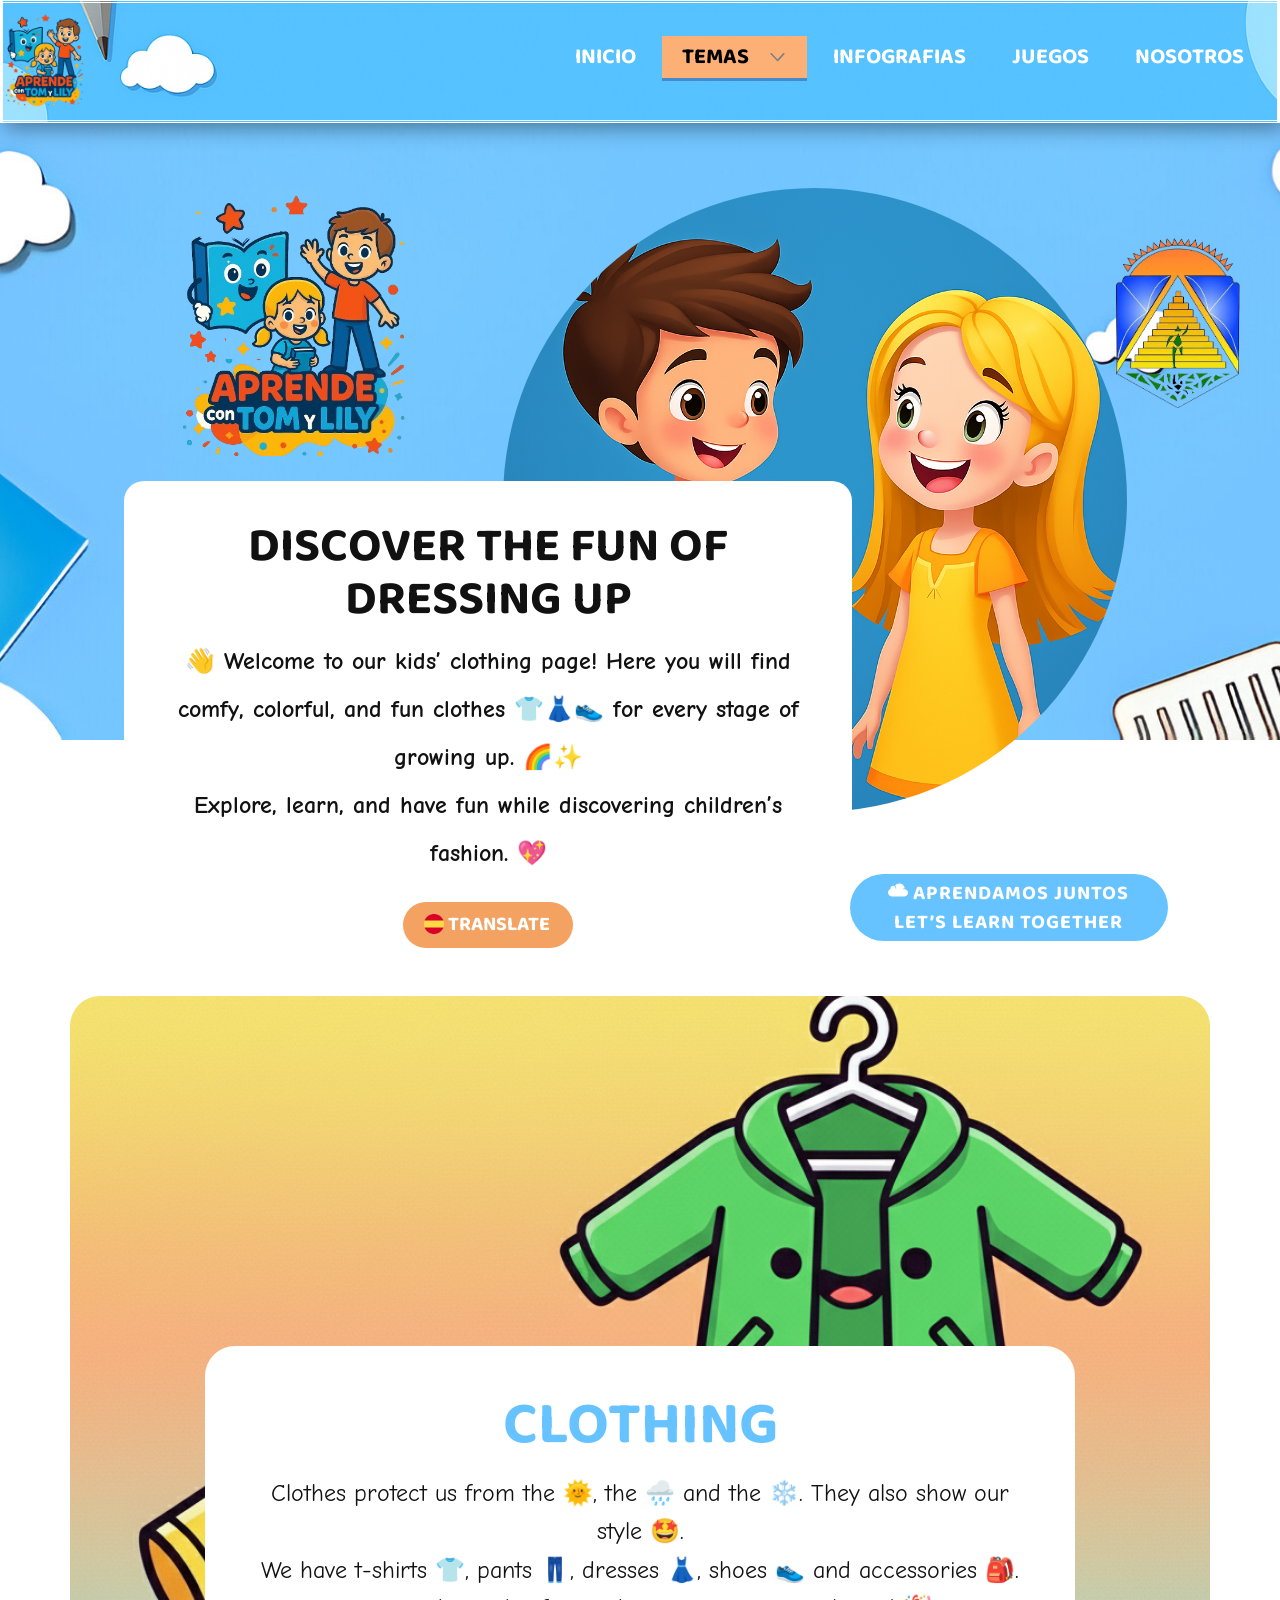
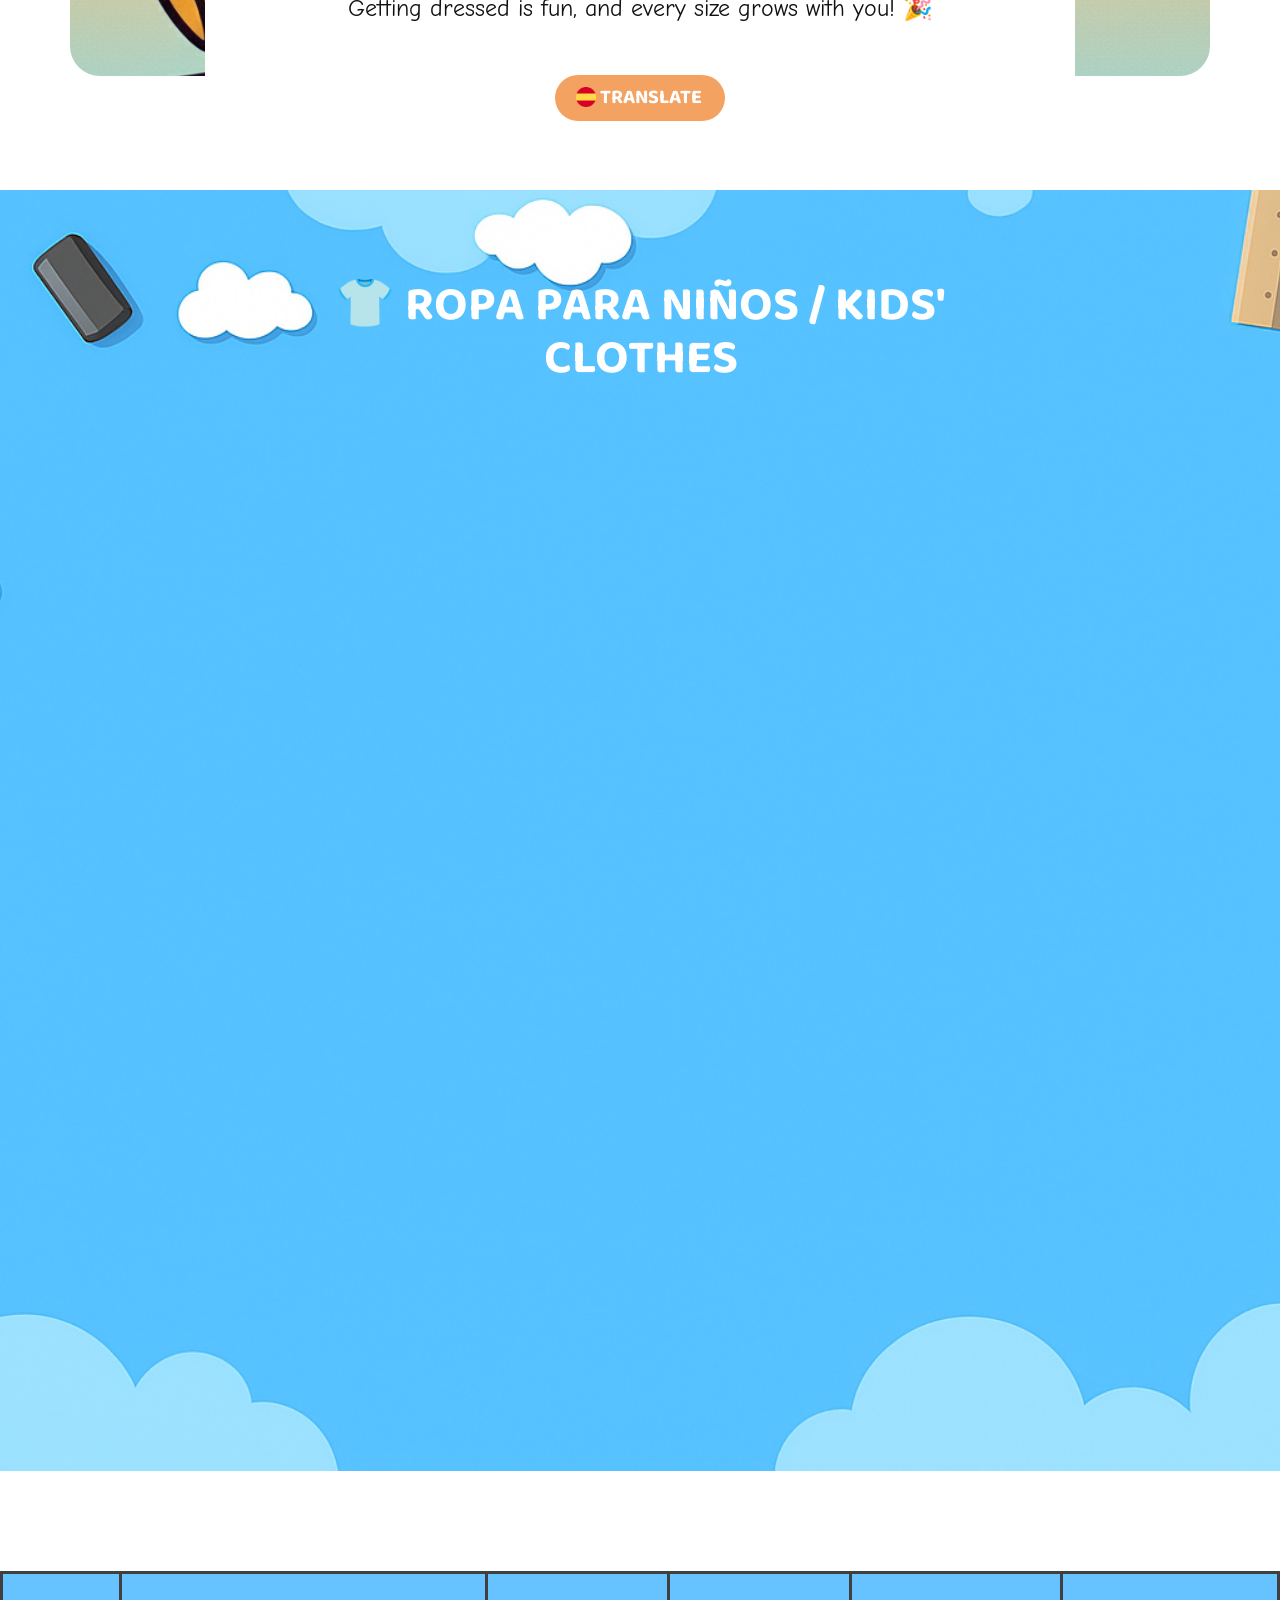
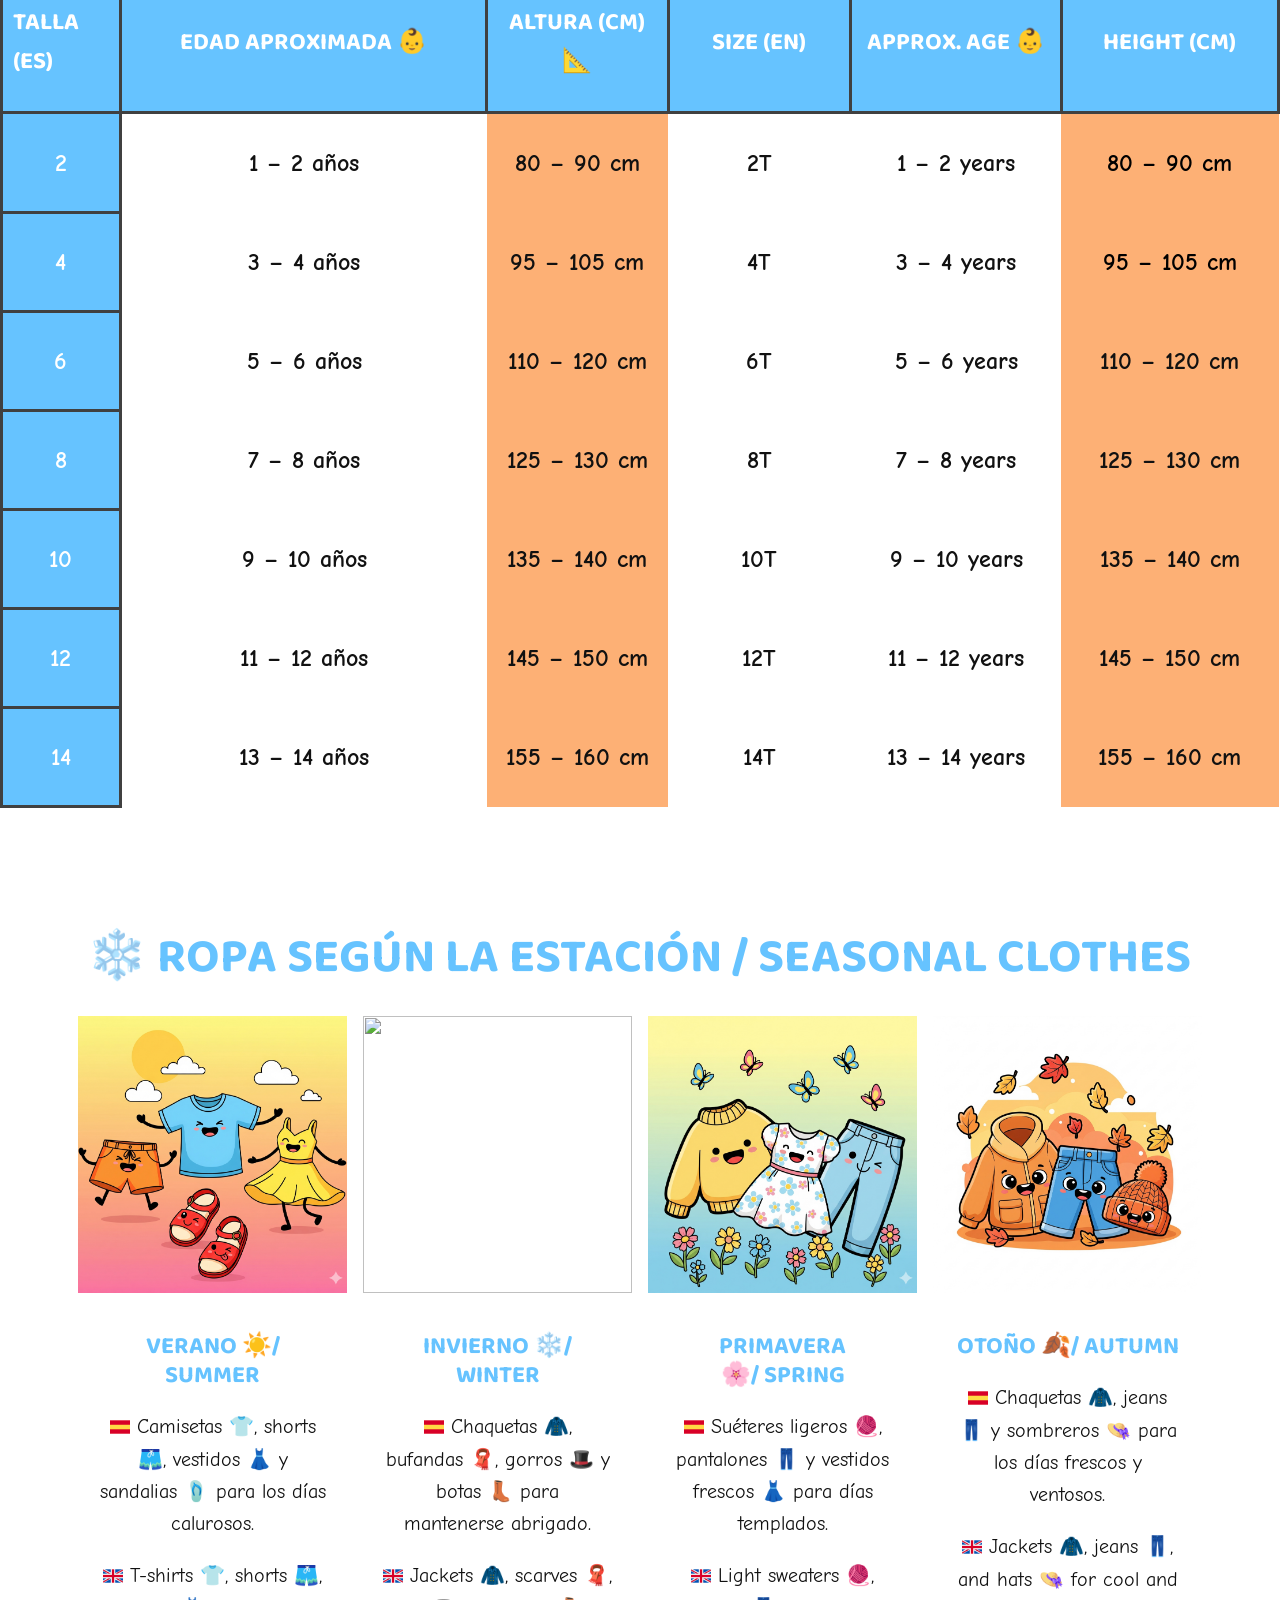
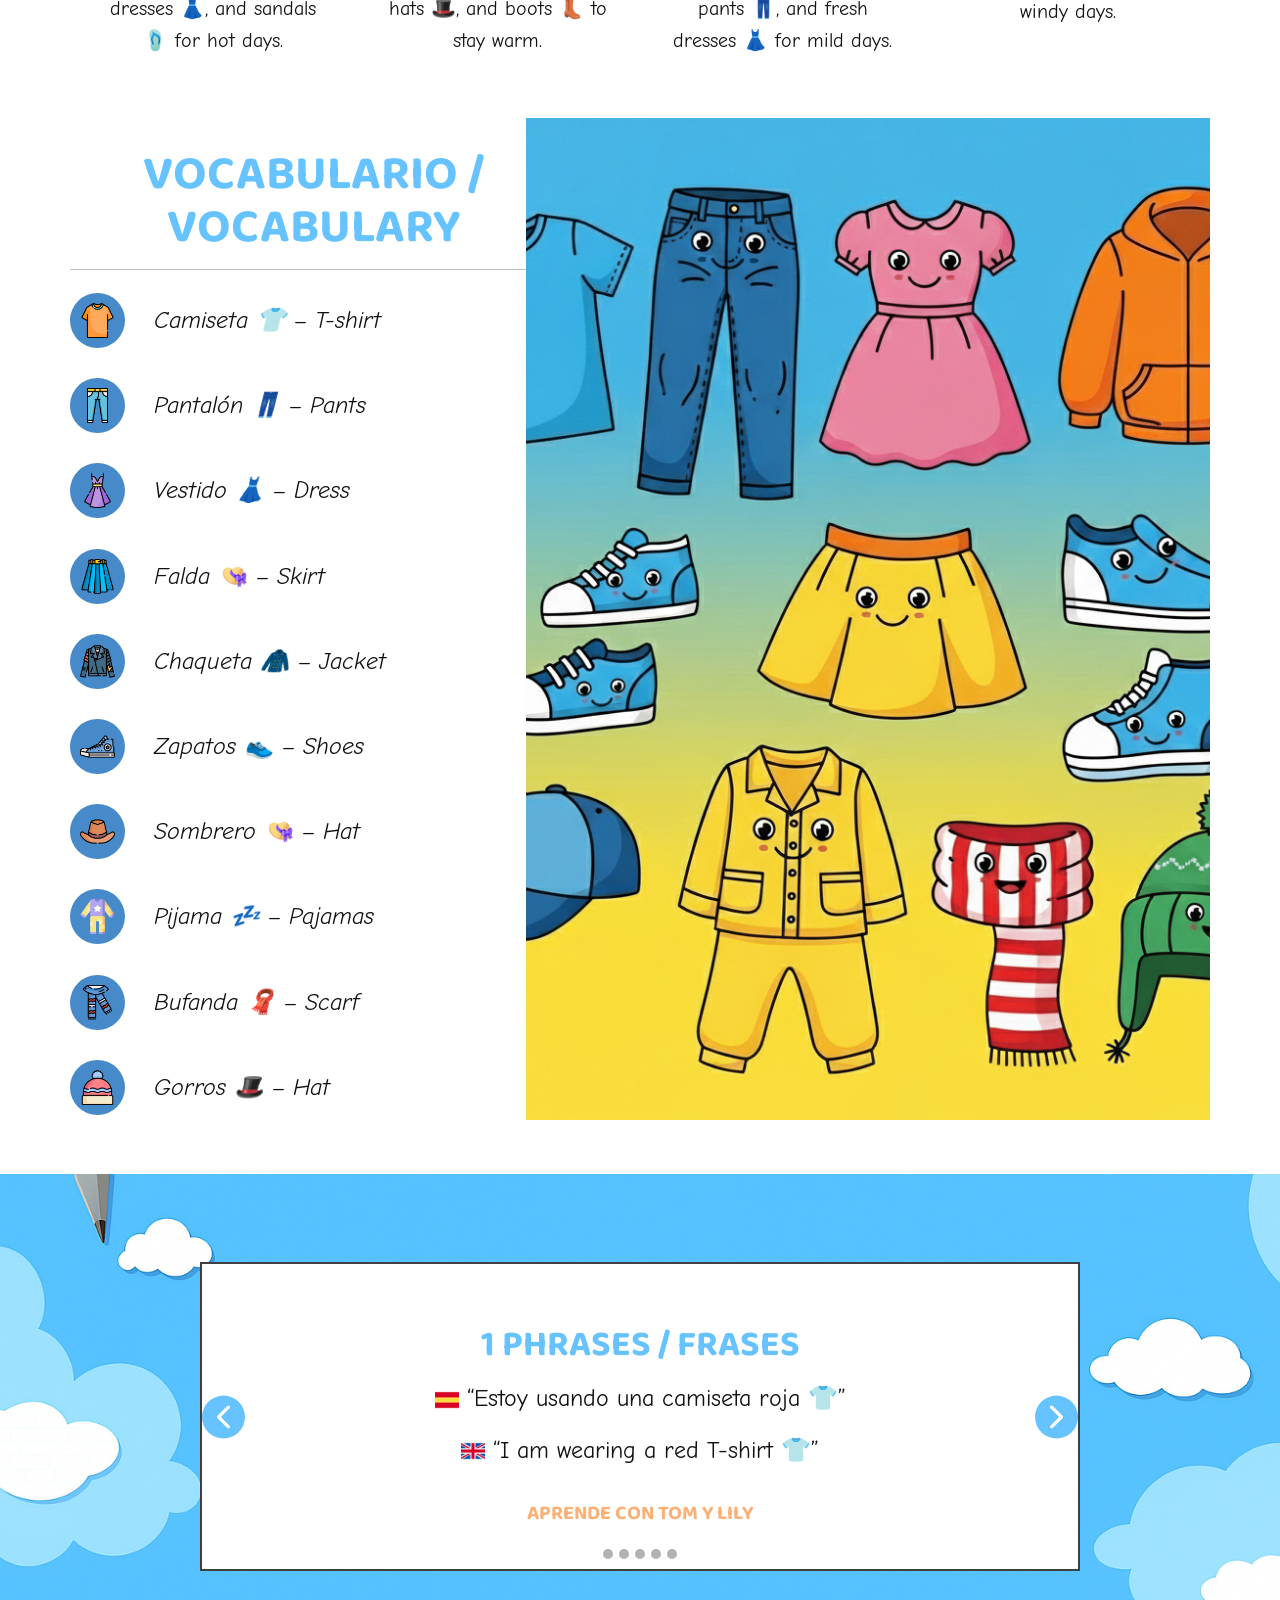
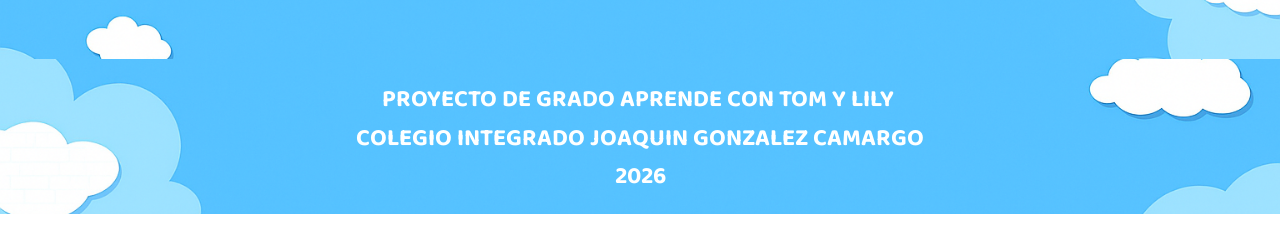
==== commit db5410ed: "Update Clothes.html" ====
--- a/Clothes.html
+++ b/Clothes.html
@@ -100,7 +100,7 @@
           </li>
           <li role="none" class="u-nav-item"><a role="menuitem"
               class="u-active-custom-color-5 u-border-3 u-border-active-palette-1-base u-border-hover-palette-1-light-1 u-border-no-left u-border-no-right u-border-no-top u-button-style u-hover-custom-color-8 u-nav-link u-text-active-black u-text-hover-black u-text-white u-nav-link-2"
-              href="juegos.html"
+              href="Juegos.html"
               data-lang-es="{&quot;content&quot;:&quot;Juegos&quot;,&quot;href&quot;:&quot;#&quot;}">Juegos</a>
           </li>
           <li role="none" class="u-nav-item"><a role="menuitem"
@@ -144,7 +144,7 @@
                   href="Infografias.html"
                   data-lang-es="{&quot;content&quot;:&quot;Infografias&quot;,&quot;href&quot;:&quot;/Infografias.html&quot;}">Infografias</a>
               </li>
-              <li role="none" class="u-nav-item"><a role="menuitem" class="u-button-style u-nav-link" href="juegos.html"
+              <li role="none" class="u-nav-item"><a role="menuitem" class="u-button-style u-nav-link" href="Juegos.html"
                   data-lang-es="{&quot;content&quot;:&quot;Juegos&quot;,&quot;href&quot;:&quot;#&quot;}">Juegos</a>
               </li>
               <li role="none" class="u-nav-item"><a role="menuitem" class="u-button-style u-nav-link"
@@ -938,4 +938,4 @@
 
 </body>
 
-</html>+</html>
--- a/nicepage.css
+++ b/nicepage.css
@@ -0,0 +1,47368 @@
+/*begin-commonstyles library*//*!
+ * froala_editor v4.0.6 (https://www.froala.com/wysiwyg-editor)
+ * License https://froala.com/wysiwyg-editor/terms/
+ * Copyright 2014-2021 Froala Labs
+ */
+
+.fr-clearfix::after {
+  clear: both;
+  display: block;
+  content: "";
+  height: 0; }
+
+.fr-hide-by-clipping {
+  position: absolute;
+  width: 1px;
+  height: 1px;
+  padding: 0;
+  margin: -1px;
+  overflow: hidden;
+  clip: rect(0, 0, 0, 0);
+  border: 0; }
+
+.fr-view img.fr-rounded, .fr-view .fr-img-caption.fr-rounded img {
+  border-radius: 10px;
+  -moz-border-radius: 10px;
+  -webkit-border-radius: 10px;
+  -moz-background-clip: padding;
+  -webkit-background-clip: padding-box;
+  background-clip: padding-box; }
+
+.fr-view img.fr-shadow, .fr-view .fr-img-caption.fr-shadow img {
+  -webkit-box-shadow: 10px 10px 5px 0px #cccccc;
+  -moz-box-shadow: 10px 10px 5px 0px #cccccc;
+  box-shadow: 10px 10px 5px 0px #cccccc; }
+
+.fr-view img.fr-bordered, .fr-view .fr-img-caption.fr-bordered img {
+  border: solid 5px #CCC; }
+
+.fr-view img.fr-bordered {
+  -webkit-box-sizing: content-box;
+  -moz-box-sizing: content-box;
+  box-sizing: content-box; }
+
+.fr-view .fr-img-caption.fr-bordered img {
+  -webkit-box-sizing: border-box;
+  -moz-box-sizing: border-box;
+  box-sizing: border-box; }
+
+.fr-view {
+  word-wrap: break-word; }
+  .fr-view span[style~="color:"] a {
+    color: inherit; }
+  .fr-view strong {
+    font-weight: 700; }
+  .fr-view table[border='0'] td:not([class]), .fr-view table[border='0'] th:not([class]), .fr-view table[border='0'] td[class=""], .fr-view table[border='0'] th[class=""] {
+    border-width: 0px; }
+  .fr-view table {
+    border: none;
+    border-collapse: collapse;
+    empty-cells: show;
+    max-width: 100%; }
+    .fr-view table td {
+      min-width: 5px; }
+    .fr-view table.fr-dashed-borders td, .fr-view table.fr-dashed-borders th {
+      border-style: dashed; }
+    .fr-view table.fr-alternate-rows tbody tr:nth-child(2n) {
+      background: whitesmoke; }
+    .fr-view table td, .fr-view table th {
+      border: 1px solid #DDD; }
+      .fr-view table td:empty, .fr-view table th:empty {
+        height: 20px; }
+      .fr-view table td.fr-highlighted, .fr-view table th.fr-highlighted {
+        border: 1px double red; }
+      .fr-view table td.fr-thick, .fr-view table th.fr-thick {
+        border-width: 2px; }
+    .fr-view table th {
+      background: #ececec; }
+  .fr-view hr {
+    clear: both;
+    user-select: none;
+    -o-user-select: none;
+    -moz-user-select: none;
+    -khtml-user-select: none;
+    -webkit-user-select: none;
+    -ms-user-select: none;
+    break-after: always;
+    page-break-after: always; }
+  .fr-view .fr-file {
+    position: relative; }
+    .fr-view .fr-file::after {
+      position: relative;
+      content: "\1F4CE";
+      font-weight: normal; }
+  .fr-view pre {
+    white-space: pre-wrap;
+    word-wrap: break-word;
+    overflow: visible; }
+/*  .fr-view[dir="rtl"] blockquote {
+    border-left: none;
+    border-right: solid 2px #5E35B1;
+    margin-right: 0;
+    padding-right: 5px;
+    padding-left: 0; }
+    .fr-view[dir="rtl"] blockquote blockquote {
+      border-color: #00BCD4; }
+      .fr-view[dir="rtl"] blockquote blockquote blockquote {
+        border-color: #43A047; }
+  .fr-view blockquote {
+    border-left: solid 2px #5E35B1;
+    margin-left: 0;
+    padding-left: 5px;
+    color: #5E35B1; }
+    .fr-view blockquote blockquote {
+      border-color: #00BCD4;
+      color: #00BCD4; }
+      .fr-view blockquote blockquote blockquote {
+        border-color: #43A047;
+        color: #43A047; } */
+  .fr-view span.fr-emoticon {
+    font-weight: normal;
+    font-family: "Apple Color Emoji","Segoe UI Emoji","NotoColorEmoji","Segoe UI Symbol","Android Emoji","EmojiSymbols";
+    display: inline;
+    line-height: 0; }
+    .fr-view span.fr-emoticon.fr-emoticon-img {
+      background-repeat: no-repeat !important;
+      font-size: inherit;
+      height: 1em;
+      width: 1em;
+      min-height: 20px;
+      min-width: 20px;
+      display: inline-block;
+      margin: -.1em .1em .1em;
+      line-height: 1;
+      vertical-align: middle; }
+  .fr-view .fr-text-gray {
+    color: #AAA !important; }
+  .fr-view .fr-text-bordered {
+    border-top: solid 1px #222;
+    border-bottom: solid 1px #222;
+    padding: 10px 0; }
+  .fr-view .fr-text-spaced {
+    letter-spacing: 1px; }
+  .fr-view .fr-text-uppercase {
+    text-transform: uppercase; }
+  .fr-view .fr-class-highlighted {
+    background-color: #ffff00; }
+  .fr-view .fr-class-code {
+    border-color: #cccccc;
+    border-radius: 2px;
+    -moz-border-radius: 2px;
+    -webkit-border-radius: 2px;
+    -moz-background-clip: padding;
+    -webkit-background-clip: padding-box;
+    background-clip: padding-box;
+    background: #f5f5f5;
+    padding: 10px;
+    font-family: "Courier New", Courier, monospace; }
+  .fr-view .fr-class-transparency {
+    opacity: 0.5; }
+  .fr-view img {
+    position: relative;
+    max-width: 100%; }
+    .fr-view img.fr-dib {
+      margin: 10px auto;
+      display: block;
+      float: none;
+      vertical-align: top; }
+      .fr-view img.fr-dib.fr-fil {
+        margin-left: 0;
+        text-align: left; }
+      .fr-view img.fr-dib.fr-fir {
+        margin-right: 0;
+        text-align: right; }
+    .fr-view img.fr-dii {
+      display: inline-block;
+      float: none;
+      vertical-align: bottom;
+      margin-left: 5px;
+      margin-right: 5px;
+      max-width: calc(100% - (2 * 5px)); }
+      .fr-view img.fr-dii.fr-fil {
+        float: left;
+        margin: 10px 15px 10px 0;
+        max-width: calc(100% - 5px); }
+      .fr-view img.fr-dii.fr-fir {
+        float: right;
+        margin: 10px 0 10px 15px;
+        max-width: calc(100% - 5px); }
+  .fr-view span.fr-img-caption {
+    position: relative;
+    max-width: 100%; }
+    .fr-view span.fr-img-caption.fr-dib {
+      margin: 5px auto;
+      display: block;
+      float: none;
+      vertical-align: top; }
+      .fr-view span.fr-img-caption.fr-dib.fr-fil {
+        margin-left: 0;
+        text-align: left; }
+      .fr-view span.fr-img-caption.fr-dib.fr-fir {
+        margin-right: 0;
+        text-align: right; }
+    .fr-view span.fr-img-caption.fr-dii {
+      display: inline-block;
+      float: none;
+      vertical-align: bottom;
+      margin-left: 5px;
+      margin-right: 5px;
+      max-width: calc(100% - (2 * 5px)); }
+      .fr-view span.fr-img-caption.fr-dii.fr-fil {
+        float: left;
+        margin: 5px 5px 5px 0;
+        max-width: calc(100% - 5px); }
+      .fr-view span.fr-img-caption.fr-dii.fr-fir {
+        float: right;
+        margin: 5px 0 5px 5px;
+        max-width: calc(100% - 5px); }
+  .fr-view .fr-video {
+    text-align: center;
+    position: relative; }
+    .fr-view .fr-video.fr-rv {
+      padding-bottom: 56.25%;
+      padding-top: 30px;
+      height: 0;
+      overflow: hidden; }
+      .fr-view .fr-video.fr-rv > iframe, .fr-view .fr-video.fr-rv object, .fr-view .fr-video.fr-rv embed {
+        position: absolute !important;
+        top: 0;
+        left: 0;
+        width: 100%;
+        height: 100%; }
+    .fr-view .fr-video > * {
+      -webkit-box-sizing: content-box;
+      -moz-box-sizing: content-box;
+      box-sizing: content-box;
+      max-width: 100%;
+      border: none; }
+    .fr-view .fr-video.fr-dvb {
+      display: block;
+      clear: both; }
+      .fr-view .fr-video.fr-dvb.fr-fvl {
+        text-align: left; }
+      .fr-view .fr-video.fr-dvb.fr-fvr {
+        text-align: right; }
+    .fr-view .fr-video.fr-dvi {
+      display: inline-block; }
+      .fr-view .fr-video.fr-dvi.fr-fvl {
+        float: left; }
+      .fr-view .fr-video.fr-dvi.fr-fvr {
+        float: right; }
+  .fr-view a.fr-strong {
+    font-weight: 700; }
+  .fr-view a.fr-green {
+    color: green; }
+  .fr-view .fr-img-caption {
+    text-align: center; }
+    .fr-view .fr-img-caption .fr-img-wrap {
+      padding: 0;
+      margin: auto;
+      text-align: center;
+      width: 100%; }
+      .fr-view .fr-img-caption .fr-img-wrap a {
+        display: block; }
+      .fr-view .fr-img-caption .fr-img-wrap img {
+        display: block;
+        margin: auto;
+        width: 100%; }
+      .fr-view .fr-img-caption .fr-img-wrap > span {
+        margin: auto;
+        display: block;
+        padding: 5px 5px 10px;
+        font-size: 14px;
+        font-weight: initial;
+        -webkit-box-sizing: border-box;
+        -moz-box-sizing: border-box;
+        box-sizing: border-box;
+        -webkit-opacity: 0.9;
+        -moz-opacity: 0.9;
+        opacity: 0.9;
+        -ms-filter: "progid:DXImageTransform.Microsoft.Alpha(Opacity=0)";
+        width: 100%;
+        text-align: center; }
+  .fr-view button.fr-rounded, .fr-view input.fr-rounded, .fr-view textarea.fr-rounded {
+    border-radius: 10px;
+    -moz-border-radius: 10px;
+    -webkit-border-radius: 10px;
+    -moz-background-clip: padding;
+    -webkit-background-clip: padding-box;
+    background-clip: padding-box; }
+  .fr-view button.fr-large, .fr-view input.fr-large, .fr-view textarea.fr-large {
+    font-size: 24px; }
+
+/**
+ * Image style.
+ */
+a.fr-view.fr-strong {
+  font-weight: 700; }
+a.fr-view.fr-green {
+  color: green; }
+
+/**
+ * Link style.
+ */
+img.fr-view {
+  position: relative;
+  max-width: 100%; }
+  img.fr-view.fr-dib {
+    margin: 5px auto;
+    display: block;
+    float: none;
+    vertical-align: top; }
+    img.fr-view.fr-dib.fr-fil {
+      margin-left: 0;
+      text-align: left; }
+    img.fr-view.fr-dib.fr-fir {
+      margin-right: 0;
+      text-align: right; }
+  img.fr-view.fr-dii {
+    display: inline-block;
+    float: none;
+    vertical-align: bottom;
+    margin-left: 5px;
+    margin-right: 5px;
+    max-width: calc(100% - (2 * 5px)); }
+    img.fr-view.fr-dii.fr-fil {
+      float: left;
+      margin: 5px 5px 5px 0;
+      max-width: calc(100% - 5px); }
+    img.fr-view.fr-dii.fr-fir {
+      float: right;
+      margin: 5px 0 5px 5px;
+      max-width: calc(100% - 5px); }
+
+span.fr-img-caption.fr-view {
+  position: relative;
+  max-width: 100%; }
+  span.fr-img-caption.fr-view.fr-dib {
+    margin: 5px auto;
+    display: block;
+    float: none;
+    vertical-align: top; }
+    span.fr-img-caption.fr-view.fr-dib.fr-fil {
+      margin-left: 0;
+      text-align: left; }
+    span.fr-img-caption.fr-view.fr-dib.fr-fir {
+      margin-right: 0;
+      text-align: right; }
+  span.fr-img-caption.fr-view.fr-dii {
+    display: inline-block;
+    float: none;
+    vertical-align: bottom;
+    margin-left: 5px;
+    margin-right: 5px;
+    max-width: calc(100% - (2 * 5px)); }
+    span.fr-img-caption.fr-view.fr-dii.fr-fil {
+      float: left;
+      margin: 5px 5px 5px 0;
+      max-width: calc(100% - 5px); }
+    span.fr-img-caption.fr-view.fr-dii.fr-fir {
+      float: right;
+      margin: 5px 0 5px 5px;
+      max-width: calc(100% - 5px); }
+/*end-commonstyles library*/@charset "UTF-8";
+.u-hidden-block {
+  visibility: hidden!important;
+}
+.u-locked-block {
+  pointer-events: none!important;
+}
+/*! normalize.css v4.1.1 | MIT License | github.com/necolas/normalize.css */
+html {
+  font-family: sans-serif;
+  -ms-text-size-adjust: 100%;
+  -webkit-text-size-adjust: 100%;
+}
+body {
+  margin: 0;
+}
+article,
+aside,
+details,
+figcaption,
+figure,
+footer,
+header,
+main,
+menu,
+nav,
+section,
+summary {
+  display: block;
+}
+audio,
+canvas,
+progress,
+video {
+  display: inline-block;
+}
+audio:not([controls]) {
+  display: none;
+  height: 0;
+}
+progress {
+  vertical-align: baseline;
+}
+template,
+[hidden] {
+  display: none;
+}
+a {
+  background-color: transparent;
+  -webkit-text-decoration-skip: objects;
+}
+a:active,
+a:hover {
+  outline-width: 0;
+}
+abbr[title] {
+  border-bottom: none;
+  text-decoration: underline;
+}
+b,
+strong {
+  font-weight: inherit;
+  font-weight: bold;
+}
+dfn {
+  font-style: italic;
+}
+h1 {
+  font-size: 2em;
+  margin: 0.67em 0;
+}
+mark {
+  background-color: #ff0;
+  color: #000;
+}
+small {
+  font-size: 80%;
+}
+sub,
+sup {
+  font-size: 75%;
+  line-height: 0;
+  position: relative;
+  vertical-align: baseline;
+}
+sub {
+  bottom: -0.25em;
+}
+sup {
+  top: -0.5em;
+}
+img {
+  border-style: none;
+}
+svg:not(:root) {
+  overflow: hidden;
+}
+code,
+kbd,
+pre,
+samp {
+  font-family: monospace,monospace;
+  font-size: 1em;
+}
+hr {
+  box-sizing: content-box;
+  height: 0;
+  overflow: visible;
+}
+button,
+input,
+optgroup,
+select,
+textarea {
+  color: inherit;
+  font: inherit;
+  margin: 0;
+}
+optgroup {
+  font-weight: 700;
+}
+button,
+input {
+  overflow: visible;
+}
+button,
+select {
+  text-transform: none;
+}
+button,
+html [type="button"],
+[type="reset"],
+[type="submit"] {
+  -webkit-appearance: button;
+}
+button::-moz-focus-inner,
+[type="button"]::-moz-focus-inner,
+[type="reset"]::-moz-focus-inner,
+[type="submit"]::-moz-focus-inner {
+  border-style: none;
+  padding: 0;
+}
+button:-moz-focusring,
+[type="button"]:-moz-focusring,
+[type="reset"]:-moz-focusring,
+[type="submit"]:-moz-focusring {
+  outline: 1px dotted ButtonText;
+}
+fieldset {
+  border: 1px solid silver;
+  margin: 0 2px;
+  padding: 0.35em 0.625em 0.75em;
+}
+legend {
+  box-sizing: border-box;
+  color: inherit;
+  display: table;
+  max-width: 100%;
+  padding: 0;
+  white-space: normal;
+}
+textarea {
+  overflow: auto;
+  outline: none;
+}
+button,
+select,
+input,
+textarea {
+  outline: none;
+}
+[type="checkbox"],
+[type="radio"] {
+  box-sizing: border-box;
+  padding: 0;
+}
+[type="number"]::-webkit-inner-spin-button,
+[type="number"]::-webkit-outer-spin-button {
+  height: auto;
+}
+[type="search"] {
+  -webkit-appearance: textfield;
+  outline-offset: -2px;
+}
+[type="search"]::-webkit-search-cancel-button,
+[type="search"]::-webkit-search-decoration {
+  -webkit-appearance: none;
+}
+::-webkit-input-placeholder {
+  color: inherit;
+  opacity: 0.54;
+}
+::-webkit-file-upload-button {
+  -webkit-appearance: button;
+  font: inherit;
+}
+ul,
+ol {
+  padding-left: 20px;
+}
+/* Fade effect */
+/* Over effect */
+/* Slide effect */
+/* Over and Slide effect */
+/* Flip Left effect */
+/* Flip Right effect */
+/* Flip Top effect */
+/* Flip Bottom effect */
+/* Wobble Left effect */
+/* Wobble Right effect */
+/* Wobble top effect */
+/* Wobble bottom effect */
+/* Zoom and Rotate Effects */
+/* Utility */
+.u-over-slide {
+  position: absolute;
+  left: 0;
+  top: 0;
+  width: 100%;
+  height: 100%;
+}
+.u-background-effect {
+  overflow: hidden;
+}
+.u-background-effect ~ .u-container-layout {
+  cursor: pointer;
+}
+/* Fade effect */
+.u-effect-fade .u-over-slide {
+  opacity: 0;
+  transition: all 500ms ease;
+}
+.u-effect-fade:hover .u-over-slide,
+.u-effect-fade.u-effect-active .u-over-slide {
+  opacity: 1;
+}
+/* Over effect */
+.u-effect-over-left .u-over-slide {
+  transform: translate(-100%, 0);
+  transition: all 500ms ease;
+}
+.u-effect-over-left:hover .u-over-slide,
+.u-effect-over-left.u-effect-active .u-over-slide {
+  transform: translate(0, 0);
+}
+.u-effect-over-right .u-over-slide {
+  transform: translate(100%, 0);
+  transition: all 500ms ease;
+}
+.u-effect-over-right:hover .u-over-slide,
+.u-effect-over-right.u-effect-active .u-over-slide {
+  transform: translate(0, 0);
+}
+.u-effect-over-top .u-over-slide {
+  transform: translate(0, -100%);
+  transition: all 500ms ease;
+}
+.u-effect-over-top:hover .u-over-slide,
+.u-effect-over-top.u-effect-active .u-over-slide {
+  transform: translate(0, 0);
+}
+.u-effect-over-bottom .u-over-slide {
+  transform: translate(0, 100%);
+  transition: all 500ms ease;
+}
+.u-effect-over-bottom:hover .u-over-slide,
+.u-effect-over-bottom.u-effect-active .u-over-slide {
+  transform: translate(0, 0);
+}
+.u-effect-over-topleft .u-over-slide {
+  transform: translate(-100%, -100%);
+  transition: all 500ms ease;
+}
+.u-effect-over-topleft:hover .u-over-slide,
+.u-effect-over-topleft.u-effect-active .u-over-slide {
+  transform: translate(0, 0);
+}
+.u-effect-over-topright .u-over-slide {
+  transform: translate(100%, -100%);
+  transition: all 500ms ease;
+}
+.u-effect-over-topright:hover .u-over-slide,
+.u-effect-over-topright.u-effect-active .u-over-slide {
+  transform: translate(0, 0);
+}
+.u-effect-over-bottomleft .u-over-slide {
+  transform: translate(-100%, 100%);
+  transition: all 500ms ease;
+}
+.u-effect-over-bottomleft:hover .u-over-slide,
+.u-effect-over-bottomleft.u-effect-active .u-over-slide {
+  transform: translate(0, 0);
+}
+.u-effect-over-bottomright .u-over-slide {
+  transform: translate(100%, 100%);
+  transition: all 500ms ease;
+}
+.u-effect-over-bottomright:hover .u-over-slide,
+.u-effect-over-bottomright.u-effect-active .u-over-slide {
+  transform: translate(0, 0);
+}
+/* Slide effect */
+.u-effect-slide-left .u-over-slide {
+  transform: translate(-100%, 0);
+  transition: all 500ms ease;
+}
+.u-effect-slide-left:hover .u-over-slide,
+.u-effect-slide-left.u-effect-active .u-over-slide {
+  transform: translate(0, 0);
+}
+.u-effect-slide-left .u-back-slide {
+  transition: all 500ms ease;
+}
+.u-effect-slide-left:hover .u-back-slide,
+.u-effect-slide-left.u-effect-active .u-back-slide {
+  transform: translate(100%, 0);
+}
+.u-effect-slide-right .u-over-slide {
+  transform: translate(100%, 0);
+  transition: all 500ms ease;
+}
+.u-effect-slide-right:hover .u-over-slide,
+.u-effect-slide-right.u-effect-active .u-over-slide {
+  transform: translate(0, 0);
+}
+.u-effect-slide-right .u-back-slide {
+  transition: all 500ms ease;
+}
+.u-effect-slide-right:hover .u-back-slide,
+.u-effect-slide-right.u-effect-active .u-back-slide {
+  transform: translate(-100%, 0);
+}
+.u-effect-slide-top .u-over-slide {
+  transform: translate(0, -100%);
+  transition: all 500ms ease;
+}
+.u-effect-slide-top:hover .u-over-slide,
+.u-effect-slide-top.u-effect-active .u-over-slide {
+  transform: translate(0, 0);
+}
+.u-effect-slide-top .u-back-slide {
+  transition: all 500ms ease;
+}
+.u-effect-slide-top:hover .u-back-slide,
+.u-effect-slide-top.u-effect-active .u-back-slide {
+  transform: translate(0, 100%);
+}
+.u-effect-slide-bottom .u-over-slide {
+  transform: translate(0, 100%);
+  transition: all 500ms ease;
+}
+.u-effect-slide-bottom:hover .u-over-slide,
+.u-effect-slide-bottom.u-effect-active .u-over-slide {
+  transform: translate(0, 0);
+}
+.u-effect-slide-bottom .u-back-slide {
+  transition: all 500ms ease;
+}
+.u-effect-slide-bottom:hover .u-back-slide,
+.u-effect-slide-bottom.u-effect-active .u-back-slide {
+  transform: translate(0, -100%);
+}
+.u-effect-slide-topleft .u-over-slide {
+  transform: translate(-100%, -100%);
+  transition: all 500ms ease;
+}
+.u-effect-slide-topleft:hover .u-over-slide,
+.u-effect-slide-topleft.u-effect-active .u-over-slide {
+  transform: translate(0, 0);
+}
+.u-effect-slide-topleft .u-back-slide {
+  transition: all 500ms ease;
+}
+.u-effect-slide-topleft:hover .u-back-slide,
+.u-effect-slide-topleft.u-effect-active .u-back-slide {
+  transform: translate(100%, 100%);
+}
+.u-effect-slide-topright .u-over-slide {
+  transform: translate(100%, -100%);
+  transition: all 500ms ease;
+}
+.u-effect-slide-topright:hover .u-over-slide,
+.u-effect-slide-topright.u-effect-active .u-over-slide {
+  transform: translate(0, 0);
+}
+.u-effect-slide-topright .u-back-slide {
+  transition: all 500ms ease;
+}
+.u-effect-slide-topright:hover .u-back-slide,
+.u-effect-slide-topright.u-effect-active .u-back-slide {
+  transform: translate(-100%, 100%);
+}
+.u-effect-slide-bottomleft .u-over-slide {
+  transform: translate(-100%, 100%);
+  transition: all 500ms ease;
+}
+.u-effect-slide-bottomleft:hover .u-over-slide,
+.u-effect-slide-bottomleft.u-effect-active .u-over-slide {
+  transform: translate(0, 0);
+}
+.u-effect-slide-bottomleft .u-back-slide {
+  transition: all 500ms ease;
+}
+.u-effect-slide-bottomleft:hover .u-back-slide,
+.u-effect-slide-bottomleft.u-effect-active .u-back-slide {
+  transform: translate(100%, -100%);
+}
+.u-effect-slide-bottomright .u-over-slide {
+  transform: translate(100%, 100%);
+  transition: all 500ms ease;
+}
+.u-effect-slide-bottomright:hover .u-over-slide,
+.u-effect-slide-bottomright.u-effect-active .u-over-slide {
+  transform: translate(0, 0);
+}
+.u-effect-slide-bottomright .u-back-slide {
+  transition: all 500ms ease;
+}
+.u-effect-slide-bottomright:hover .u-back-slide,
+.u-effect-slide-bottomright.u-effect-active .u-back-slide {
+  transform: translate(-100%, -100%);
+}
+/* Flip */
+.u-effect-flip-left,
+.u-effect-flip-left .u-slidesWrapper {
+  perspective: 300px;
+}
+.u-effect-flip-left .u-over-slide {
+  opacity: 0;
+  transform: rotateY(180deg);
+  transform-origin: center left;
+  transition: transform 500ms ease, transform-origin 500ms ease, opacity 0ms ease 500ms;
+}
+.u-effect-flip-left:hover .u-over-slide,
+.u-effect-flip-left.u-effect-active .u-over-slide {
+  opacity: 1;
+  transform: rotateY(0deg);
+  transition: transform 500ms ease, transform-origin 500ms ease;
+}
+.u-effect-flip-right,
+.u-effect-flip-right .u-slidesWrapper {
+  perspective: 300px;
+}
+.u-effect-flip-right .u-over-slide {
+  opacity: 0;
+  transform: rotateY(-180deg);
+  transform-origin: center right;
+  transition: transform 500ms ease, transform-origin 500ms ease, opacity 0ms ease 500ms;
+}
+.u-effect-flip-right:hover .u-over-slide,
+.u-effect-flip-right.u-effect-active .u-over-slide {
+  opacity: 1;
+  transform: rotateY(0deg);
+  transition: transform 500ms ease, transform-origin 500ms ease;
+}
+.u-effect-flip-top,
+.u-effect-flip-top .u-slidesWrapper {
+  perspective: 300px;
+}
+.u-effect-flip-top .u-over-slide {
+  opacity: 0;
+  transform: rotateX(-180deg);
+  transform-origin: center top;
+  transition: transform 500ms ease, transform-origin 500ms ease, opacity 0ms ease 500ms;
+}
+.u-effect-flip-top:hover .u-over-slide,
+.u-effect-flip-top.u-effect-active .u-over-slide {
+  opacity: 1;
+  transform: rotateX(0deg);
+  transition: transform 500ms ease, transform-origin 500ms ease;
+}
+.u-effect-flip-bottom,
+.u-effect-flip-bottom .u-slidesWrapper {
+  perspective: 300px;
+}
+.u-effect-flip-bottom .u-over-slide {
+  opacity: 0;
+  transform: rotateX(180deg);
+  transform-origin: center bottom;
+  transition: transform 500ms ease, transform-origin 500ms ease, opacity 0ms ease 500ms;
+}
+.u-effect-flip-bottom:hover .u-over-slide,
+.u-effect-flip-bottom.u-effect-active .u-over-slide {
+  opacity: 1;
+  transform: rotateX(0deg);
+  transition: transform 500ms ease, transform-origin 500ms ease;
+}
+/* Wooble */
+.u-effect-wobble-left,
+.u-effect-wobble-left .u-slidesWrapper {
+  perspective: 300px;
+}
+.u-effect-wobble-left .u-over-slide {
+  opacity: 0;
+  transform: rotateY(130deg);
+  transform-origin: center left;
+  transition: transform 500ms ease, transform-origin 500ms ease, opacity 0ms ease 500ms;
+}
+.u-effect-wobble-left:hover .u-over-slide,
+.u-effect-wobble-left.u-effect-active .u-over-slide {
+  opacity: 1;
+  transform: rotateY(0deg);
+  transform-origin: center right;
+  transition: transform 500ms ease, transform-origin 500ms ease;
+}
+.u-effect-wobble-right,
+.u-effect-wobble-right .u-slidesWrapper {
+  perspective: 300px;
+}
+.u-effect-wobble-right .u-over-slide {
+  opacity: 0;
+  transform: rotateY(-130deg);
+  transform-origin: center right;
+  transition: transform 500ms ease, transform-origin 500ms ease, opacity 0ms ease 500ms;
+}
+.u-effect-wobble-right:hover .u-over-slide,
+.u-effect-wobble-right.u-effect-active .u-over-slide {
+  opacity: 1;
+  transform: rotateY(0deg);
+  transform-origin: center left;
+  transition: transform 500ms ease, transform-origin 500ms ease;
+}
+.u-effect-wobble-top,
+.u-effect-wobble-top .u-slidesWrapper {
+  perspective: 300px;
+}
+.u-effect-wobble-top .u-over-slide {
+  opacity: 0;
+  transform: rotateX(-130deg);
+  transform-origin: center top;
+  transition: transform 500ms ease, transform-origin 500ms ease, opacity 0ms ease 500ms;
+}
+.u-effect-wobble-top:hover .u-over-slide,
+.u-effect-wobble-top.u-effect-active .u-over-slide {
+  opacity: 1;
+  transform: rotateX(0deg);
+  transform-origin: center bottom;
+  transition: transform 500ms ease, transform-origin 500ms ease;
+}
+.u-effect-wobble-bottom,
+.u-effect-wobble-bottom .u-slidesWrapper {
+  perspective: 300px;
+}
+.u-effect-wobble-bottom .u-over-slide {
+  opacity: 0;
+  transform: rotateX(130deg);
+  transform-origin: center bottom;
+  transition: transform 500ms ease, transform-origin 500ms ease, opacity 0ms ease 500ms;
+}
+.u-effect-wobble-bottom:hover .u-over-slide,
+.u-effect-wobble-bottom.u-effect-active .u-over-slide {
+  opacity: 1;
+  transform: rotateX(0deg);
+  transform-origin: center top;
+  transition: transform 500ms ease, transform-origin 500ms ease;
+}
+/* Zoom */
+.u-effect-zoom .u-over-slide {
+  transition: transform 500ms ease;
+  transform: scale(0, 0);
+}
+.u-effect-zoom:hover .u-over-slide,
+.u-effect-zoom.u-effect-active .u-over-slide {
+  transform: scale(1, 1);
+}
+.u-effect-hover-zoom .u-back-slide,
+.u-effect-hover-zoom .u-background-effect-image {
+  transition: transform 500ms ease;
+  transform: scale(1);
+}
+.u-effect-hover-zoom:hover .u-back-slide,
+.u-effect-hover-zoom:hover .u-background-effect-image,
+.u-effect-hover-zoom.u-effect-active .u-back-slide,
+.u-effect-hover-zoom.u-effect-active .u-background-effect-image {
+  transform: scale(var(--effect-scale));
+}
+.u-effect-hover-zoomOut .u-back-slide,
+.u-effect-hover-zoomOut .u-background-effect-image {
+  transition: transform 500ms ease;
+  transform: scale(var(--effect-scale));
+}
+.u-effect-hover-zoomOut:hover .u-back-slide,
+.u-effect-hover-zoomOut:hover .u-background-effect-image,
+.u-effect-hover-zoomOut.u-effect-active .u-back-slide,
+.u-effect-hover-zoomOut.u-effect-active .u-background-effect-image {
+  transform: scale(1);
+}
+.u-effect-hover-liftUp > .u-background-effect {
+  overflow: visible;
+}
+.u-effect-hover-liftUp .u-back-slide,
+.u-effect-hover-liftUp .u-background-effect-image {
+  transition: transform 500ms ease;
+  transform: scale(1);
+}
+.u-effect-hover-liftUp:hover .u-back-slide,
+.u-effect-hover-liftUp.u-effect-active .u-back-slide,
+.u-effect-hover-liftUp:hover .u-background-effect-image,
+.u-effect-hover-liftUp.u-effect-active .u-background-effect-image {
+  transform: scale(var(--effect-scale));
+  z-index: 1;
+}
+.u-effect-hover-liftUp:hover > .u-container-layout {
+  z-index: 2;
+}
+.u-effect-zoom-rotate .u-over-slide {
+  transition: transform 500ms ease;
+  transform: rotate(0deg) scale(0, 0);
+}
+.u-effect-zoom-rotate:hover .u-over-slide,
+.u-effect-zoom-rotate.u-effect-active .u-over-slide {
+  transform: rotate(360deg) scale(1, 1);
+}
+.u-effect-zoom-rotateX .u-over-slide {
+  transition: transform 500ms ease;
+  transform: rotateX(0deg) scale(0, 0);
+}
+.u-effect-zoom-rotateX:hover .u-over-slide,
+.u-effect-zoom-rotateX.u-effect-active .u-over-slide {
+  transform: rotateX(360deg) scale(1, 1);
+}
+.u-effect-zoom-rotateY .u-over-slide {
+  transition: transform 500ms ease;
+  transform: rotateY(0deg) scale(0, 0);
+}
+.u-effect-zoom-rotateY:hover .u-over-slide,
+.u-effect-zoom-rotateY.u-effect-active .u-over-slide {
+  transform: rotateY(360deg) scale(1, 1);
+}
+.u-effect-hover-slide .u-back-image,
+.u-effect-hover-slide .u-background-effect-image {
+  transition-duration: 500ms;
+  transition-timing-function: ease;
+  transition-property: left, right, top, bottom;
+}
+.u-effect-hover-slide .u-effect-hover-slide-direction-right {
+  left: auto;
+}
+.u-effect-hover-slide .u-effect-hover-slide-direction-up {
+  top: auto;
+}
+.u-effect-hover-slide:hover .u-back-image.u-effect-hover-slide-direction-left,
+.u-effect-hover-slide:hover .u-background-effect-image.u-effect-hover-slide-direction-left,
+.u-effect-hover-slide.u-effect-active .u-back-image.u-effect-hover-slide-direction-left,
+.u-effect-hover-slide.u-effect-active .u-background-effect-image.u-effect-hover-slide-direction-left {
+  left: 0 !important;
+}
+.u-effect-hover-slide:hover .u-back-image.u-effect-hover-slide-direction-right,
+.u-effect-hover-slide:hover .u-background-effect-image.u-effect-hover-slide-direction-right,
+.u-effect-hover-slide.u-effect-active .u-back-image.u-effect-hover-slide-direction-right,
+.u-effect-hover-slide.u-effect-active .u-background-effect-image.u-effect-hover-slide-direction-right {
+  right: 0 !important;
+}
+.u-effect-hover-slide:hover .u-back-image.u-effect-hover-slide-direction-up,
+.u-effect-hover-slide:hover .u-background-effect-image.u-effect-hover-slide-direction-up,
+.u-effect-hover-slide.u-effect-active .u-back-image.u-effect-hover-slide-direction-up,
+.u-effect-hover-slide.u-effect-active .u-background-effect-image.u-effect-hover-slide-direction-up {
+  bottom: 0 !important;
+}
+.u-effect-hover-slide:hover .u-back-image.u-effect-hover-slide-direction-down,
+.u-effect-hover-slide:hover .u-background-effect-image.u-effect-hover-slide-direction-down,
+.u-effect-hover-slide.u-effect-active .u-back-image.u-effect-hover-slide-direction-down,
+.u-effect-hover-slide.u-effect-active .u-background-effect-image.u-effect-hover-slide-direction-down {
+  top: 0 !important;
+}
+.u-accordion-link {
+  font-size: inherit;
+  font-family: inherit;
+  line-height: inherit;
+  letter-spacing: inherit;
+  text-transform: inherit;
+  font-weight: inherit;
+  display: flex;
+  align-items: center;
+  width: 100%;
+  padding: 10px 20px;
+  border-color: transparent;
+  cursor: pointer;
+}
+.u-accordion-link-icon {
+  margin-left: auto;
+  flex-shrink: 0;
+  background: transparent;
+  transition: transform 0.4s ease-in-out;
+}
+.u-accordion-link-icon svg {
+  fill: currentColor !important;
+}
+.u-accordion-link.active .u-accordion-link-icon {
+  transform: rotate(180deg);
+}
+.u-accordion-link-icon-hidden.u-icon {
+  display: none;
+}
+.u-accordion-pane {
+  position: relative;
+  display: none;
+}
+.u-accordion-pane.u-accordion-active {
+  display: flex;
+}
+.u-accordion.u-spacing-0 .u-accordion-item:not(:last-child) .u-accordion-link:not(.active),
+.u-accordion:not([class*="u-spacing-"]) .u-accordion-item:not(:last-child) .u-accordion-link:not(.active) {
+  border-bottom: none;
+}
+.u-accordion.u-spacing-0 .u-accordion-item:not(:last-child) .u-accordion-link[class*=u-border-] ~ .u-accordion-pane,
+.u-accordion:not([class*="u-spacing-"]) .u-accordion-item:not(:last-child) .u-accordion-link[class*=u-border-] ~ .u-accordion-pane {
+  border-bottom: none;
+}
+/*!
+ * animate.css -http://daneden.me/animate
+ * Version - 3.7.0
+ * Licensed under the MIT license - http://opensource.org/licenses/MIT
+ *
+ * Copyright (c) 2018 Daniel Eden
+ */
+.u-body {
+  --animation-fade_in-opacity: 0;
+  --animation-fade_in_up-opacity: 0;
+  --animation-fade_in_left-opacity: 0;
+  --animation-fade_in_right-opacity: 0;
+  --animation-fade_in_down-opacity: 0;
+  --animation-fade_in_up_big-opacity: 0;
+  --animation-fade_in_left_big-opacity: 0;
+  --animation-fade_in_right_big-opacity: 0;
+  --animation-fade_in_down_big-opacity: 0;
+  --animation-fade_out-opacity: 0;
+  --animation-fade_out_up-opacity: 0;
+  --animation-fade_out_left-opacity: 0;
+  --animation-fade_out_right-opacity: 0;
+  --animation-fade_out_down-opacity: 0;
+  --animation-fade_out_up_big-opacity: 0;
+  --animation-fade_out_left_big-opacity: 0;
+  --animation-fade_out_right_big-opacity: 0;
+  --animation-fade_out_down_big-opacity: 0;
+  --animation-rotate_in-rotate: -200deg;
+  --animation-rotate_in_down_left-rotate: -45deg;
+  --animation-rotate_in_down_right-rotate: 45deg;
+  --animation-rotate_in_up_left-rotate: 45deg;
+  --animation-rotate_in_up_right-rotate: -90deg;
+  --animation-rotate_out-rotate: 200deg;
+  --animation-rotate_out_down_left-rotate: 45deg;
+  --animation-rotate_out_down_right-rotate: -45deg;
+  --animation-rotate_out_up_left-rotate: -45deg;
+  --animation-rotate_out_up_right-rotate: 90deg;
+  --animation-roll_in-rotate: -120deg;
+  --animation-roll_in-translate_x: -100%;
+  --animation-roll_out-rotate: 120deg;
+  --animation-roll_out-translate_x: 100%;
+  --animation-zoom_in-scale: 0.3;
+  --animation-zoom_in_down-scale: 0.475;
+  --animation-zoom_in_down-translate_y: 60px;
+  --animation-zoom_in_up-scale: 0.475;
+  --animation-zoom_in_up-translate_y: -60px;
+  --animation-zoom_in_left-scale: 0.475;
+  --animation-zoom_in_left-translate_x: 10px;
+  --animation-zoom_in_right-scale: 0.475;
+  --animation-zoom_in_right-translate_x: -10px;
+  --animation-zoom_out-scale: 0.3;
+  --animation-zoom_out_down-scale: 0.475;
+  --animation-zoom_out_down-translate_y: -60px;
+  --animation-zoom_out_up-scale: 0.475;
+  --animation-zoom_out_up-translate_y: 60px;
+  --animation-zoom_out_left-scale: 0.475;
+  --animation-zoom_out_left-translate_x: 42px;
+  --animation-zoom_out_right-scale: 0.475;
+  --animation-zoom_out_right-translate_x: -42px;
+  --animation-slide_in_down-translate_y: -100%;
+  --animation-slide_in_up-translate_y: 100%;
+  --animation-slide_in_left-translate_x: -100%;
+  --animation-slide_in_right-translate_x: 100%;
+  --animation-slide_out_down-translate_y: 100%;
+  --animation-slide_out_up-translate_y: -100%;
+  --animation-slide_out_left-translate_x: -100%;
+  --animation-slide_out_right-translate_x: 100%;
+  --animation-custom_in-translate_x: 0px;
+  --animation-custom_in-translate_y: 0px;
+  --animation-custom_in-scale: 1;
+  --animation-custom_in-rotate: 0deg;
+  --animation-custom_in-opacity: 0;
+  
+  
+  
+}
+@keyframes bounce {
+  from,
+  20%,
+  53%,
+  80%,
+  to {
+    animation-timing-function: cubic-bezier(0.215, 0.61, 0.355, 1);
+    transform: translate3d(0, 0, 0);
+  }
+  40%,
+  43% {
+    animation-timing-function: cubic-bezier(0.755, 0.05, 0.855, 0.06);
+    transform: translate3d(0, -30px, 0);
+  }
+  70% {
+    animation-timing-function: cubic-bezier(0.755, 0.05, 0.855, 0.06);
+    transform: translate3d(0, -15px, 0);
+  }
+  90% {
+    transform: translate3d(0, -4px, 0);
+  }
+}
+.bounce {
+  animation-name: bounce;
+  transform-origin: center bottom;
+}
+@keyframes flash {
+  from,
+  50%,
+  to {
+    opacity: 1;
+  }
+  25%,
+  75% {
+    opacity: 0;
+  }
+}
+.flash {
+  animation-name: flash;
+}
+/* originally authored by Nick Pettit - https://github.com/nickpettit/glide */
+@keyframes pulse {
+  from {
+    transform: scale3d(1, 1, 1);
+  }
+  50% {
+    transform: scale3d(1.05, 1.05, 1.05);
+  }
+  to {
+    transform: scale3d(1, 1, 1);
+  }
+}
+.pulse {
+  animation-name: pulse;
+}
+@keyframes rubberBand {
+  from {
+    transform: scale3d(1, 1, 1);
+  }
+  30% {
+    transform: scale3d(1.25, 0.75, 1);
+  }
+  40% {
+    transform: scale3d(0.75, 1.25, 1);
+  }
+  50% {
+    transform: scale3d(1.15, 0.85, 1);
+  }
+  65% {
+    transform: scale3d(0.95, 1.05, 1);
+  }
+  75% {
+    transform: scale3d(1.05, 0.95, 1);
+  }
+  to {
+    transform: scale3d(1, 1, 1);
+  }
+}
+.rubberBand {
+  animation-name: rubberBand;
+}
+@keyframes shake {
+  from,
+  to {
+    transform: translate3d(0, 0, 0);
+  }
+  10%,
+  30%,
+  50%,
+  70%,
+  90% {
+    transform: translate3d(-10px, 0, 0);
+  }
+  20%,
+  40%,
+  60%,
+  80% {
+    transform: translate3d(10px, 0, 0);
+  }
+}
+.shake {
+  animation-name: shake;
+}
+@keyframes headShake {
+  0% {
+    transform: translateX(0);
+  }
+  6.5% {
+    transform: translateX(-6px) rotateY(-9deg);
+  }
+  18.5% {
+    transform: translateX(5px) rotateY(7deg);
+  }
+  31.5% {
+    transform: translateX(-3px) rotateY(-5deg);
+  }
+  43.5% {
+    transform: translateX(2px) rotateY(3deg);
+  }
+  50% {
+    transform: translateX(0);
+  }
+}
+.headShake {
+  animation-timing-function: ease-in-out;
+  animation-name: headShake;
+}
+@keyframes swing {
+  20% {
+    transform: rotate3d(0, 0, 1, 15deg);
+  }
+  40% {
+    transform: rotate3d(0, 0, 1, -10deg);
+  }
+  60% {
+    transform: rotate3d(0, 0, 1, 5deg);
+  }
+  80% {
+    transform: rotate3d(0, 0, 1, -5deg);
+  }
+  to {
+    transform: rotate3d(0, 0, 1, 0deg);
+  }
+}
+.swing {
+  transform-origin: top center;
+  animation-name: swing;
+}
+@keyframes tada {
+  from {
+    transform: scale3d(1, 1, 1);
+  }
+  10%,
+  20% {
+    transform: scale3d(0.9, 0.9, 0.9) rotate3d(0, 0, 1, -3deg);
+  }
+  30%,
+  50%,
+  70%,
+  90% {
+    transform: scale3d(1.1, 1.1, 1.1) rotate3d(0, 0, 1, 3deg);
+  }
+  40%,
+  60%,
+  80% {
+    transform: scale3d(1.1, 1.1, 1.1) rotate3d(0, 0, 1, -3deg);
+  }
+  to {
+    transform: scale3d(1, 1, 1);
+  }
+}
+.tada {
+  animation-name: tada;
+}
+/* originally authored by Nick Pettit - https://github.com/nickpettit/glide */
+@keyframes wobble {
+  from {
+    transform: translate3d(0, 0, 0);
+  }
+  15% {
+    transform: translate3d(-25%, 0, 0) rotate3d(0, 0, 1, -5deg);
+  }
+  30% {
+    transform: translate3d(20%, 0, 0) rotate3d(0, 0, 1, 3deg);
+  }
+  45% {
+    transform: translate3d(-15%, 0, 0) rotate3d(0, 0, 1, -3deg);
+  }
+  60% {
+    transform: translate3d(10%, 0, 0) rotate3d(0, 0, 1, 2deg);
+  }
+  75% {
+    transform: translate3d(-5%, 0, 0) rotate3d(0, 0, 1, -1deg);
+  }
+  to {
+    transform: translate3d(0, 0, 0);
+  }
+}
+.wobble {
+  animation-name: wobble;
+}
+@keyframes jello {
+  from,
+  11.1%,
+  to {
+    transform: translate3d(0, 0, 0);
+  }
+  22.2% {
+    transform: skewX(-12.5deg) skewY(-12.5deg);
+  }
+  33.3% {
+    transform: skewX(6.25deg) skewY(6.25deg);
+  }
+  44.4% {
+    transform: skewX(-3.125deg) skewY(-3.125deg);
+  }
+  55.5% {
+    transform: skewX(1.5625deg) skewY(1.5625deg);
+  }
+  66.6% {
+    transform: skewX(-0.78125deg) skewY(-0.78125deg);
+  }
+  77.7% {
+    transform: skewX(0.390625deg) skewY(0.390625deg);
+  }
+  88.8% {
+    transform: skewX(-0.1953125deg) skewY(-0.1953125deg);
+  }
+}
+.jello {
+  animation-name: jello;
+  transform-origin: center;
+}
+@keyframes heartBeat {
+  0% {
+    transform: scale(1);
+  }
+  14% {
+    transform: scale(1.3);
+  }
+  28% {
+    transform: scale(1);
+  }
+  42% {
+    transform: scale(1.3);
+  }
+  70% {
+    transform: scale(1);
+  }
+}
+.heartBeat {
+  animation-name: heartBeat;
+  animation-duration: 1.3s;
+  animation-timing-function: ease-in-out;
+}
+@keyframes bounceIn {
+  from,
+  20%,
+  40%,
+  60%,
+  80%,
+  to {
+    animation-timing-function: cubic-bezier(0.215, 0.61, 0.355, 1);
+  }
+  0% {
+    opacity: 0;
+    transform: scale3d(0.3, 0.3, 0.3);
+  }
+  20% {
+    transform: scale3d(1.1, 1.1, 1.1);
+  }
+  40% {
+    transform: scale3d(0.9, 0.9, 0.9);
+  }
+  60% {
+    opacity: 1;
+    transform: scale3d(1.03, 1.03, 1.03);
+  }
+  80% {
+    transform: scale3d(0.97, 0.97, 0.97);
+  }
+  to {
+    opacity: 1;
+    transform: scale3d(1, 1, 1);
+  }
+}
+.bounceIn {
+  animation-duration: 0.75s;
+  animation-name: bounceIn;
+}
+@keyframes bounceInDown {
+  from,
+  60%,
+  75%,
+  90%,
+  to {
+    animation-timing-function: cubic-bezier(0.215, 0.61, 0.355, 1);
+  }
+  0% {
+    opacity: 0;
+    transform: translate3d(0, -3000px, 0);
+  }
+  60% {
+    opacity: 1;
+    transform: translate3d(0, 25px, 0);
+  }
+  75% {
+    transform: translate3d(0, -10px, 0);
+  }
+  90% {
+    transform: translate3d(0, 5px, 0);
+  }
+  to {
+    transform: translate3d(0, 0, 0);
+  }
+}
+.bounceInDown {
+  animation-name: bounceInDown;
+}
+@keyframes bounceInLeft {
+  from,
+  60%,
+  75%,
+  90%,
+  to {
+    animation-timing-function: cubic-bezier(0.215, 0.61, 0.355, 1);
+  }
+  0% {
+    opacity: 0;
+    transform: translate3d(-3000px, 0, 0);
+  }
+  60% {
+    opacity: 1;
+    transform: translate3d(25px, 0, 0);
+  }
+  75% {
+    transform: translate3d(-10px, 0, 0);
+  }
+  90% {
+    transform: translate3d(5px, 0, 0);
+  }
+  to {
+    transform: translate3d(0, 0, 0);
+  }
+}
+.bounceInLeft {
+  animation-name: bounceInLeft;
+}
+@keyframes bounceInRight {
+  from,
+  60%,
+  75%,
+  90%,
+  to {
+    animation-timing-function: cubic-bezier(0.215, 0.61, 0.355, 1);
+  }
+  from {
+    opacity: 0;
+    transform: translate3d(3000px, 0, 0);
+  }
+  60% {
+    opacity: 1;
+    transform: translate3d(-25px, 0, 0);
+  }
+  75% {
+    transform: translate3d(10px, 0, 0);
+  }
+  90% {
+    transform: translate3d(-5px, 0, 0);
+  }
+  to {
+    transform: translate3d(0, 0, 0);
+  }
+}
+.bounceInRight {
+  animation-name: bounceInRight;
+}
+@keyframes bounceInUp {
+  from,
+  60%,
+  75%,
+  90%,
+  to {
+    animation-timing-function: cubic-bezier(0.215, 0.61, 0.355, 1);
+  }
+  from {
+    opacity: 0;
+    transform: translate3d(0, 3000px, 0);
+  }
+  60% {
+    opacity: 1;
+    transform: translate3d(0, -20px, 0);
+  }
+  75% {
+    transform: translate3d(0, 10px, 0);
+  }
+  90% {
+    transform: translate3d(0, -5px, 0);
+  }
+  to {
+    transform: translate3d(0, 0, 0);
+  }
+}
+.bounceInUp {
+  animation-name: bounceInUp;
+}
+@keyframes bounceOut {
+  20% {
+    transform: scale3d(0.9, 0.9, 0.9);
+  }
+  50%,
+  55% {
+    opacity: 1;
+    transform: scale3d(1.1, 1.1, 1.1);
+  }
+  to {
+    opacity: 0;
+    transform: scale3d(0.3, 0.3, 0.3);
+  }
+}
+.bounceOut {
+  animation-duration: 0.75s;
+  animation-name: bounceOut;
+}
+@keyframes bounceOutDown {
+  20% {
+    transform: translate3d(0, 10px, 0);
+  }
+  40%,
+  45% {
+    opacity: 1;
+    transform: translate3d(0, -20px, 0);
+  }
+  to {
+    opacity: 0;
+    transform: translate3d(0, 2000px, 0);
+  }
+}
+.bounceOutDown {
+  animation-name: bounceOutDown;
+}
+@keyframes bounceOutLeft {
+  20% {
+    opacity: 1;
+    transform: translate3d(20px, 0, 0);
+  }
+  to {
+    opacity: 0;
+    transform: translate3d(-2000px, 0, 0);
+  }
+}
+.bounceOutLeft {
+  animation-name: bounceOutLeft;
+}
+@keyframes bounceOutRight {
+  20% {
+    opacity: 1;
+    transform: translate3d(-20px, 0, 0);
+  }
+  to {
+    opacity: 0;
+    transform: translate3d(2000px, 0, 0);
+  }
+}
+.bounceOutRight {
+  animation-name: bounceOutRight;
+}
+@keyframes bounceOutUp {
+  20% {
+    transform: translate3d(0, -10px, 0);
+  }
+  40%,
+  45% {
+    opacity: 1;
+    transform: translate3d(0, 20px, 0);
+  }
+  to {
+    opacity: 0;
+    transform: translate3d(0, -2000px, 0);
+  }
+}
+.bounceOutUp {
+  animation-name: bounceOutUp;
+}
+@keyframes fadeIn {
+  from {
+    opacity: var(--animation-fade_in-opacity);
+  }
+  to {
+    opacity: 1;
+  }
+}
+.fadeIn {
+  animation-name: fadeIn;
+}
+@keyframes fadeInDown {
+  from {
+    opacity: var(--animation-fade_in_down-opacity);
+    transform: translate3d(0, -100%, 0);
+  }
+  to {
+    opacity: 1;
+    transform: translate3d(0, 0, 0);
+  }
+}
+.fadeInDown {
+  animation-name: fadeInDown;
+}
+@keyframes fadeInDownBig {
+  from {
+    opacity: var(--animation-fade_in_down_big-opacity);
+    transform: translate3d(0, -2000px, 0);
+  }
+  to {
+    opacity: 1;
+    transform: translate3d(0, 0, 0);
+  }
+}
+.fadeInDownBig {
+  animation-name: fadeInDownBig;
+}
+@keyframes fadeInLeft {
+  from {
+    opacity: var(--animation-fade_in_left-opacity);
+    transform: translate3d(-100%, 0, 0);
+  }
+  to {
+    opacity: 1;
+    transform: translate3d(0, 0, 0);
+  }
+}
+.fadeInLeft {
+  animation-name: fadeInLeft;
+}
+@keyframes fadeInLeftBig {
+  from {
+    opacity: var(--animation-fade_in_left_big-opacity);
+    transform: translate3d(-2000px, 0, 0);
+  }
+  to {
+    opacity: 1;
+    transform: translate3d(0, 0, 0);
+  }
+}
+.fadeInLeftBig {
+  animation-name: fadeInLeftBig;
+}
+@keyframes fadeInRight {
+  from {
+    opacity: var(--animation-fade_in_right-opacity);
+    transform: translate3d(100%, 0, 0);
+  }
+  to {
+    opacity: 1;
+    transform: translate3d(0, 0, 0);
+  }
+}
+.fadeInRight {
+  animation-name: fadeInRight;
+}
+@keyframes fadeInRightBig {
+  from {
+    opacity: var(--animation-fade_in_right_big-opacity);
+    transform: translate3d(2000px, 0, 0);
+  }
+  to {
+    opacity: 1;
+    transform: translate3d(0, 0, 0);
+  }
+}
+.fadeInRightBig {
+  animation-name: fadeInRightBig;
+}
+@keyframes fadeInUp {
+  from {
+    opacity: var(--animation-fade_in_up-opacity);
+    transform: translate3d(0, 100%, 0);
+  }
+  to {
+    opacity: 1;
+    transform: translate3d(0, 0, 0);
+  }
+}
+.fadeInUp {
+  animation-name: fadeInUp;
+}
+@keyframes fadeInUpBig {
+  from {
+    opacity: var(--animation-fade_in_up_big-opacity);
+    transform: translate3d(0, 2000px, 0);
+  }
+  to {
+    opacity: 1;
+    transform: translate3d(0, 0, 0);
+  }
+}
+.fadeInUpBig {
+  animation-name: fadeInUpBig;
+}
+@keyframes fadeOut {
+  from {
+    opacity: 1;
+  }
+  to {
+    opacity: var(--animation-fade_out-opacity);
+  }
+}
+.fadeOut {
+  animation-name: fadeOut;
+}
+@keyframes fadeOutDown {
+  from {
+    opacity: 1;
+  }
+  to {
+    opacity: var(--animation-fade_out_down-opacity);
+    transform: translate3d(0, 100%, 0);
+  }
+}
+.fadeOutDown {
+  animation-name: fadeOutDown;
+}
+@keyframes fadeOutDownBig {
+  from {
+    opacity: 1;
+  }
+  to {
+    opacity: var(--animation-fade_out_down_big-opacity);
+    transform: translate3d(0, 2000px, 0);
+  }
+}
+.fadeOutDownBig {
+  animation-name: fadeOutDownBig;
+}
+@keyframes fadeOutLeft {
+  from {
+    opacity: 1;
+  }
+  to {
+    opacity: var(--animation-fade_out_left-opacity);
+    transform: translate3d(-100%, 0, 0);
+  }
+}
+.fadeOutLeft {
+  animation-name: fadeOutLeft;
+}
+@keyframes fadeOutLeftBig {
+  from {
+    opacity: 1;
+  }
+  to {
+    opacity: var(--animation-fade_out_left_big-opacity);
+    transform: translate3d(-2000px, 0, 0);
+  }
+}
+.fadeOutLeftBig {
+  animation-name: fadeOutLeftBig;
+}
+@keyframes fadeOutRight {
+  from {
+    opacity: 1;
+  }
+  to {
+    opacity: var(--animation-fade_out_right-opacity);
+    transform: translate3d(100%, 0, 0);
+  }
+}
+.fadeOutRight {
+  animation-name: fadeOutRight;
+}
+@keyframes fadeOutRightBig {
+  from {
+    opacity: 1;
+  }
+  to {
+    opacity: var(--animation-fade_out_right_big-opacity);
+    transform: translate3d(2000px, 0, 0);
+  }
+}
+.fadeOutRightBig {
+  animation-name: fadeOutRightBig;
+}
+@keyframes fadeOutUp {
+  from {
+    opacity: 1;
+  }
+  to {
+    opacity: var(--animation-fade_out_up-opacity);
+    transform: translate3d(0, -100%, 0);
+  }
+}
+.fadeOutUp {
+  animation-name: fadeOutUp;
+}
+@keyframes fadeOutUpBig {
+  from {
+    opacity: 1;
+  }
+  to {
+    opacity: var(--animation-fade_out_up_big-opacity);
+    transform: translate3d(0, -2000px, 0);
+  }
+}
+.fadeOutUpBig {
+  animation-name: fadeOutUpBig;
+}
+@keyframes flip {
+  from {
+    transform: perspective(400px) scale3d(1, 1, 1) translate3d(0, 0, 0) rotate3d(0, 1, 0, -360deg);
+    animation-timing-function: ease-out;
+  }
+  40% {
+    transform: perspective(400px) scale3d(1, 1, 1) translate3d(0, 0, 150px) rotate3d(0, 1, 0, -190deg);
+    animation-timing-function: ease-out;
+  }
+  50% {
+    transform: perspective(400px) scale3d(1, 1, 1) translate3d(0, 0, 150px) rotate3d(0, 1, 0, -170deg);
+    animation-timing-function: ease-in;
+  }
+  80% {
+    transform: perspective(400px) scale3d(0.95, 0.95, 0.95) translate3d(0, 0, 0) rotate3d(0, 1, 0, 0deg);
+    animation-timing-function: ease-in;
+  }
+  to {
+    transform: perspective(400px) scale3d(1, 1, 1) translate3d(0, 0, 0) rotate3d(0, 1, 0, 0deg);
+    animation-timing-function: ease-in;
+  }
+}
+.animated.flip {
+  backface-visibility: visible;
+  animation-name: flip;
+}
+@keyframes flipInX {
+  from {
+    transform: perspective(400px) rotate3d(1, 0, 0, 90deg);
+    animation-timing-function: ease-in;
+    opacity: 0;
+  }
+  40% {
+    transform: perspective(400px) rotate3d(1, 0, 0, -20deg);
+    animation-timing-function: ease-in;
+  }
+  60% {
+    transform: perspective(400px) rotate3d(1, 0, 0, 10deg);
+    opacity: 1;
+  }
+  80% {
+    transform: perspective(400px) rotate3d(1, 0, 0, -5deg);
+  }
+  to {
+    transform: perspective(400px);
+  }
+}
+.flipInX {
+  backface-visibility: visible !important;
+  animation-name: flipInX;
+}
+@keyframes flipInY {
+  from {
+    transform: perspective(400px) rotate3d(0, 1, 0, 90deg);
+    animation-timing-function: ease-in;
+    opacity: 0;
+  }
+  40% {
+    transform: perspective(400px) rotate3d(0, 1, 0, -20deg);
+    animation-timing-function: ease-in;
+  }
+  60% {
+    transform: perspective(400px) rotate3d(0, 1, 0, 10deg);
+    opacity: 1;
+  }
+  80% {
+    transform: perspective(400px) rotate3d(0, 1, 0, -5deg);
+  }
+  to {
+    transform: perspective(400px);
+  }
+}
+.flipInY {
+  backface-visibility: visible !important;
+  animation-name: flipInY;
+}
+@keyframes flipOutX {
+  from {
+    transform: perspective(400px);
+  }
+  30% {
+    transform: perspective(400px) rotate3d(1, 0, 0, -20deg);
+    opacity: 1;
+  }
+  to {
+    transform: perspective(400px) rotate3d(1, 0, 0, 90deg);
+    opacity: 0;
+  }
+}
+.flipOutX {
+  animation-duration: 0.75s;
+  animation-name: flipOutX;
+  backface-visibility: visible !important;
+}
+@keyframes flipOutY {
+  from {
+    transform: perspective(400px);
+  }
+  30% {
+    transform: perspective(400px) rotate3d(0, 1, 0, -15deg);
+    opacity: 1;
+  }
+  to {
+    transform: perspective(400px) rotate3d(0, 1, 0, 90deg);
+    opacity: 0;
+  }
+}
+.flipOutY {
+  animation-duration: 0.75s;
+  backface-visibility: visible !important;
+  animation-name: flipOutY;
+}
+@keyframes lightSpeedIn {
+  from {
+    transform: translate3d(100%, 0, 0) skewX(-30deg);
+    opacity: 0;
+  }
+  60% {
+    transform: skewX(20deg);
+    opacity: 1;
+  }
+  80% {
+    transform: skewX(-5deg);
+  }
+  to {
+    transform: translate3d(0, 0, 0);
+  }
+}
+.lightSpeedIn {
+  animation-name: lightSpeedIn;
+  animation-timing-function: ease-out;
+}
+@keyframes lightSpeedOut {
+  from {
+    opacity: 1;
+  }
+  to {
+    transform: translate3d(100%, 0, 0) skewX(30deg);
+    opacity: 0;
+  }
+}
+.lightSpeedOut {
+  animation-name: lightSpeedOut;
+  animation-timing-function: ease-in;
+}
+@keyframes rotateIn {
+  from {
+    transform-origin: center;
+    transform: rotate3d(0, 0, 1, var(--animation-rotate_in-rotate));
+    opacity: 0;
+  }
+  to {
+    transform-origin: center;
+    transform: translate3d(0, 0, 0);
+    opacity: 1;
+  }
+}
+.rotateIn {
+  animation-name: rotateIn;
+}
+@keyframes rotateInDownLeft {
+  from {
+    transform-origin: left bottom;
+    transform: rotate3d(0, 0, 1, var(--animation-rotate_in_down_left-rotate));
+    opacity: 0;
+  }
+  to {
+    transform-origin: left bottom;
+    transform: translate3d(0, 0, 0);
+    opacity: 1;
+  }
+}
+.rotateInDownLeft {
+  animation-name: rotateInDownLeft;
+}
+@keyframes rotateInDownRight {
+  from {
+    transform-origin: right bottom;
+    transform: rotate3d(0, 0, 1, var(--animation-rotate_in_down_right-rotate));
+    opacity: 0;
+  }
+  to {
+    transform-origin: right bottom;
+    transform: translate3d(0, 0, 0);
+    opacity: 1;
+  }
+}
+.rotateInDownRight {
+  animation-name: rotateInDownRight;
+}
+@keyframes rotateInUpLeft {
+  from {
+    transform-origin: left bottom;
+    transform: rotate3d(0, 0, 1, var(--animation-rotate_in_up_left-rotate));
+    opacity: 0;
+  }
+  to {
+    transform-origin: left bottom;
+    transform: translate3d(0, 0, 0);
+    opacity: 1;
+  }
+}
+.rotateInUpLeft {
+  animation-name: rotateInUpLeft;
+}
+@keyframes rotateInUpRight {
+  from {
+    transform-origin: right bottom;
+    transform: rotate3d(0, 0, 1, var(--animation-rotate_in_up_right-rotate));
+    opacity: 0;
+  }
+  to {
+    transform-origin: right bottom;
+    transform: translate3d(0, 0, 0);
+    opacity: 1;
+  }
+}
+.rotateInUpRight {
+  animation-name: rotateInUpRight;
+}
+@keyframes rotateOut {
+  from {
+    transform-origin: center;
+    opacity: 1;
+  }
+  to {
+    transform-origin: center;
+    transform: rotate3d(0, 0, 1, var(--animation-rotate_out-rotate));
+    opacity: 0;
+  }
+}
+.rotateOut {
+  animation-name: rotateOut;
+}
+@keyframes rotateOutDownLeft {
+  from {
+    transform-origin: left bottom;
+    opacity: 1;
+  }
+  to {
+    transform-origin: left bottom;
+    transform: rotate3d(0, 0, 1, var(--animation-rotate_out_down_left-rotate));
+    opacity: 0;
+  }
+}
+.rotateOutDownLeft {
+  animation-name: rotateOutDownLeft;
+}
+@keyframes rotateOutDownRight {
+  from {
+    transform-origin: right bottom;
+    opacity: 1;
+  }
+  to {
+    transform-origin: right bottom;
+    transform: rotate3d(0, 0, 1, var(--animation-rotate_out_down_right-rotate));
+    opacity: 0;
+  }
+}
+.rotateOutDownRight {
+  animation-name: rotateOutDownRight;
+}
+@keyframes rotateOutUpLeft {
+  from {
+    transform-origin: left bottom;
+    opacity: 1;
+  }
+  to {
+    transform-origin: left bottom;
+    transform: rotate3d(0, 0, 1, var(--animation-rotate_out_up_left-rotate));
+    opacity: 0;
+  }
+}
+.rotateOutUpLeft {
+  animation-name: rotateOutUpLeft;
+}
+@keyframes rotateOutUpRight {
+  from {
+    transform-origin: right bottom;
+    opacity: 1;
+  }
+  to {
+    transform-origin: right bottom;
+    transform: rotate3d(0, 0, 1, var(--animation-rotate_out_up_right-rotate));
+    opacity: 0;
+  }
+}
+.rotateOutUpRight {
+  animation-name: rotateOutUpRight;
+}
+@keyframes hinge {
+  0% {
+    transform-origin: top left;
+    animation-timing-function: ease-in-out;
+  }
+  20%,
+  60% {
+    transform: rotate3d(0, 0, 1, 80deg);
+    transform-origin: top left;
+    animation-timing-function: ease-in-out;
+  }
+  40%,
+  80% {
+    transform: rotate3d(0, 0, 1, 60deg);
+    transform-origin: top left;
+    animation-timing-function: ease-in-out;
+    opacity: 1;
+  }
+  to {
+    transform: translate3d(0, 700px, 0);
+    opacity: 0;
+  }
+}
+.hinge {
+  animation-duration: 2s;
+  animation-name: hinge;
+}
+@keyframes jackInTheBox {
+  from {
+    opacity: 0;
+    transform: scale(0.1) rotate(30deg);
+    transform-origin: center bottom;
+  }
+  50% {
+    transform: rotate(-10deg);
+  }
+  70% {
+    transform: rotate(3deg);
+  }
+  to {
+    opacity: 1;
+    transform: scale(1);
+  }
+}
+.jackInTheBox {
+  animation-name: jackInTheBox;
+}
+/* originally authored by Nick Pettit - https://github.com/nickpettit/glide */
+@keyframes rollIn {
+  from {
+    opacity: 0;
+    transform: translate3d(var(--animation-roll_in-translate_x), 0, 0) rotate3d(0, 0, 1, var(--animation-roll_in-rotate));
+  }
+  to {
+    opacity: 1;
+    transform: translate3d(0, 0, 0);
+  }
+}
+.rollIn {
+  animation-name: rollIn;
+}
+/* originally authored by Nick Pettit - https://github.com/nickpettit/glide */
+@keyframes rollOut {
+  from {
+    opacity: 1;
+  }
+  to {
+    opacity: 0;
+    transform: translate3d(var(--animation-roll_out-translate_x), 0, 0) rotate3d(0, 0, 1, var(--animation-roll_out-rotate));
+  }
+}
+.rollOut {
+  animation-name: rollOut;
+}
+@keyframes zoomIn {
+  from {
+    opacity: 0;
+    transform: scale3d(var(--animation-zoom_in-scale), var(--animation-zoom_in-scale), var(--animation-zoom_in-scale));
+  }
+  50% {
+    opacity: 1;
+  }
+}
+.zoomIn {
+  animation-name: zoomIn;
+}
+@keyframes zoomInDown {
+  from {
+    opacity: 0;
+    transform: scale3d(0.1, 0.1, 0.1) translate3d(0, -1000px, 0);
+    animation-timing-function: cubic-bezier(0.55, 0.055, 0.675, 0.19);
+  }
+  60% {
+    opacity: 1;
+    transform: scale3d(var(--animation-zoom_in_down-scale), var(--animation-zoom_in_down-scale), var(--animation-zoom_in_down-scale)) translate3d(0, var(--animation-zoom_in_down-translate_y), 0);
+    animation-timing-function: cubic-bezier(0.175, 0.885, 0.32, 1);
+  }
+}
+.zoomInDown {
+  animation-name: zoomInDown;
+}
+@keyframes zoomInLeft {
+  from {
+    opacity: 0;
+    transform: scale3d(0.1, 0.1, 0.1) translate3d(-1000px, 0, 0);
+    animation-timing-function: cubic-bezier(0.55, 0.055, 0.675, 0.19);
+  }
+  60% {
+    opacity: 1;
+    transform: scale3d(var(--animation-zoom_in_left-scale), var(--animation-zoom_in_left-scale), var(--animation-zoom_in_left-scale)) translate3d(var(--animation-zoom_in_left-translate_x), 0, 0);
+    animation-timing-function: cubic-bezier(0.175, 0.885, 0.32, 1);
+  }
+}
+.zoomInLeft {
+  animation-name: zoomInLeft;
+}
+@keyframes zoomInRight {
+  from {
+    opacity: 0;
+    transform: scale3d(0.1, 0.1, 0.1) translate3d(1000px, 0, 0);
+    animation-timing-function: cubic-bezier(0.55, 0.055, 0.675, 0.19);
+  }
+  60% {
+    opacity: 1;
+    transform: scale3d(var(--animation-zoom_in_right-scale), var(--animation-zoom_in_right-scale), var(--animation-zoom_in_right-scale)) translate3d(var(--animation-zoom_in_right-translate_x), 0, 0);
+    animation-timing-function: cubic-bezier(0.175, 0.885, 0.32, 1);
+  }
+}
+.zoomInRight {
+  animation-name: zoomInRight;
+}
+@keyframes zoomInUp {
+  from {
+    opacity: 0;
+    transform: scale3d(0.1, 0.1, 0.1) translate3d(0, 1000px, 0);
+    animation-timing-function: cubic-bezier(0.55, 0.055, 0.675, 0.19);
+  }
+  60% {
+    opacity: 1;
+    transform: scale3d(var(--animation-zoom_in_up-scale), var(--animation-zoom_in_up-scale), var(--animation-zoom_in_up-scale)) translate3d(0, var(--animation-zoom_in_up-translate_y), 0);
+    animation-timing-function: cubic-bezier(0.175, 0.885, 0.32, 1);
+  }
+}
+.zoomInUp {
+  animation-name: zoomInUp;
+}
+@keyframes zoomOut {
+  from {
+    opacity: 1;
+  }
+  50% {
+    opacity: 0;
+    transform: scale3d(var(--animation-zoom_out-scale), var(--animation-zoom_out-scale), var(--animation-zoom_out-scale));
+  }
+  to {
+    opacity: 0;
+  }
+}
+.zoomOut {
+  animation-name: zoomOut;
+}
+@keyframes zoomOutDown {
+  40% {
+    opacity: 1;
+    transform: scale3d(var(--animation-zoom_out_down-scale), var(--animation-zoom_out_down-scale), var(--animation-zoom_out_down-scale)) translate3d(0, var(--animation-zoom_out_down-translate_y), 0);
+    animation-timing-function: cubic-bezier(0.55, 0.055, 0.675, 0.19);
+  }
+  to {
+    opacity: 0;
+    transform: scale3d(0.1, 0.1, 0.1) translate3d(0, 2000px, 0);
+    transform-origin: center bottom;
+    animation-timing-function: cubic-bezier(0.175, 0.885, 0.32, 1);
+  }
+}
+.zoomOutDown {
+  animation-name: zoomOutDown;
+}
+@keyframes zoomOutLeft {
+  40% {
+    opacity: 1;
+    transform: scale3d(var(--animation-zoom_out_left-scale), var(--animation-zoom_out_left-scale), var(--animation-zoom_out_left-scale)) translate3d(var(--animation-zoom_out_left-translate_x), 0, 0);
+  }
+  to {
+    opacity: 0;
+    transform: scale(0.1) translate3d(-2000px, 0, 0);
+    transform-origin: left center;
+  }
+}
+.zoomOutLeft {
+  animation-name: zoomOutLeft;
+}
+@keyframes zoomOutRight {
+  40% {
+    opacity: 1;
+    transform: scale3d(var(--animation-zoom_out_right-scale), var(--animation-zoom_out_right-scale), var(--animation-zoom_out_right-scale)) translate3d(var(--animation-zoom_out_right-translate_x), 0, 0);
+  }
+  to {
+    opacity: 0;
+    transform: scale(0.1) translate3d(2000px, 0, 0);
+    transform-origin: right center;
+  }
+}
+.zoomOutRight {
+  animation-name: zoomOutRight;
+}
+@keyframes zoomOutUp {
+  40% {
+    opacity: 1;
+    transform: scale3d(var(--animation-zoom_out_up-scale), var(--animation-zoom_out_up-scale), var(--animation-zoom_out_up-scale)) translate3d(0, var(--animation-zoom_out_up-translate_y), 0);
+    animation-timing-function: cubic-bezier(0.55, 0.055, 0.675, 0.19);
+  }
+  to {
+    opacity: 0;
+    transform: scale3d(0.1, 0.1, 0.1) translate3d(0, -2000px, 0);
+    transform-origin: center bottom;
+    animation-timing-function: cubic-bezier(0.175, 0.885, 0.32, 1);
+  }
+}
+.zoomOutUp {
+  animation-name: zoomOutUp;
+}
+@keyframes slideInDown {
+  from {
+    transform: translate3d(0, var(--animation-slide_in_down-translate_y), 0);
+    visibility: visible;
+  }
+  to {
+    transform: translate3d(0, 0, 0);
+  }
+}
+.slideInDown {
+  animation-name: slideInDown;
+}
+@keyframes slideInLeft {
+  from {
+    transform: translate3d(var(--animation-slide_in_left-translate_x), 0, 0);
+    visibility: visible;
+  }
+  to {
+    transform: translate3d(0, 0, 0);
+  }
+}
+.slideInLeft {
+  animation-name: slideInLeft;
+}
+@keyframes slideInRight {
+  from {
+    transform: translate3d(var(--animation-slide_in_right-translate_x), 0, 0);
+    visibility: visible;
+  }
+  to {
+    transform: translate3d(0, 0, 0);
+  }
+}
+.slideInRight {
+  animation-name: slideInRight;
+}
+@keyframes slideInUp {
+  from {
+    transform: translate3d(0, var(--animation-slide_in_up-translate_y), 0);
+    visibility: visible;
+  }
+  to {
+    transform: translate3d(0, 0, 0);
+  }
+}
+.slideInUp {
+  animation-name: slideInUp;
+}
+@keyframes slideOutDown {
+  from {
+    transform: translate3d(0, 0, 0);
+  }
+  to {
+    visibility: hidden;
+    transform: translate3d(0, var(--animation-slide_out_down-translate_y), 0);
+  }
+}
+.slideOutDown {
+  animation-name: slideOutDown;
+}
+@keyframes slideOutLeft {
+  from {
+    transform: translate3d(0, 0, 0);
+  }
+  to {
+    visibility: hidden;
+    transform: translate3d(var(--animation-slide_out_left-translate_x), 0, 0);
+  }
+}
+.slideOutLeft {
+  animation-name: slideOutLeft;
+}
+@keyframes slideOutRight {
+  from {
+    transform: translate3d(0, 0, 0);
+  }
+  to {
+    visibility: hidden;
+    transform: translate3d(var(--animation-slide_out_right-translate_x), 0, 0);
+  }
+}
+.slideOutRight {
+  animation-name: slideOutRight;
+}
+@keyframes slideOutUp {
+  from {
+    transform: translate3d(0, 0, 0);
+  }
+  to {
+    visibility: hidden;
+    transform: translate3d(0, var(--animation-slide_out_up-translate_y), 0);
+  }
+}
+.slideOutUp {
+  animation-name: slideOutUp;
+}
+.animated {
+  animation-duration: 1s;
+  animation-fill-mode: both;
+}
+.animated.infinite {
+  animation-iteration-count: infinite;
+  animation-timing-function: linear;
+}
+.animated.delay-1s {
+  animation-delay: 1s;
+}
+.animated.delay-2s {
+  animation-delay: 2s;
+}
+.animated.delay-3s {
+  animation-delay: 3s;
+}
+.animated.delay-4s {
+  animation-delay: 4s;
+}
+.animated.delay-5s {
+  animation-delay: 5s;
+}
+.animated.fast {
+  animation-duration: 800ms;
+}
+.animated.faster {
+  animation-duration: 500ms;
+}
+.animated.slow {
+  animation-duration: 2s;
+}
+.animated.slower {
+  animation-duration: 3s;
+}
+@media (print), (prefers-reduced-motion) {
+  .animated {
+    animation: unset !important;
+    transition: none !important;
+  }
+}
+/*begin-commonstyles animation*/
+.backstage {
+  animation-play-state: paused;
+}
+.u-backstage-hidden {
+  visibility: hidden;
+}
+@keyframes slideOutUp {
+  from {
+    transform: translate3d(0, 0, 0);
+  }
+  to {
+    transform: translate3d(0, var(--animation-slide_out_up-translate_y), 0);
+  }
+}
+@keyframes slideOutRight {
+  from {
+    transform: translate3d(0, 0, 0);
+  }
+  to {
+    transform: translate3d(var(--animation-slide_out_right-translate_x), 0, 0);
+  }
+}
+@keyframes slideOutDown {
+  from {
+    transform: translate3d(0, 0, 0);
+  }
+  to {
+    transform: translate3d(0, var(--animation-slide_out_down-translate_y), 0);
+  }
+}
+@keyframes slideOutLeft {
+  from {
+    transform: translate3d(0, 0, 0);
+  }
+  to {
+    transform: translate3d(var(--animation-slide_out_left-translate_x), 0, 0);
+  }
+}
+/* Fix zoomIn animation for Internet Explorer */
+@keyframes zoomIn {
+  from {
+    opacity: 0;
+    transform: scale3d(var(--animation-zoom_in-scale), var(--animation-zoom_in-scale), var(--animation-zoom_in-scale));
+  }
+  50% {
+    opacity: 1;
+  }
+  to {
+    opacity: 1;
+  }
+}
+@keyframes zoomInDown {
+  from {
+    opacity: 0;
+    transform: scale3d(0.1, 0.1, 0.1) translate3d(0, -1000px, 0);
+    animation-timing-function: cubic-bezier(0.55, 0.055, 0.675, 0.19);
+  }
+  60% {
+    opacity: 1;
+    transform: scale3d(var(--animation-zoom_in_down-scale), var(--animation-zoom_in_down-scale), var(--animation-zoom_in_down-scale)) translate3d(0, var(--animation-zoom_in_down-translate_y), 0);
+    animation-timing-function: cubic-bezier(0.175, 0.885, 0.32, 1);
+  }
+  to {
+    opacity: 1;
+  }
+}
+@keyframes zoomInLeft {
+  from {
+    opacity: 0;
+    transform: scale3d(0.1, 0.1, 0.1) translate3d(-1000px, 0, 0);
+    animation-timing-function: cubic-bezier(0.55, 0.055, 0.675, 0.19);
+  }
+  60% {
+    opacity: 1;
+    transform: scale3d(var(--animation-zoom_in_left-scale), var(--animation-zoom_in_left-scale), var(--animation-zoom_in_left-scale)) translate3d(var(--animation-zoom_in_left-translate_x), 0, 0);
+    animation-timing-function: cubic-bezier(0.175, 0.885, 0.32, 1);
+  }
+  to {
+    opacity: 1;
+  }
+}
+@keyframes zoomInRight {
+  from {
+    opacity: 0;
+    transform: scale3d(0.1, 0.1, 0.1) translate3d(1000px, 0, 0);
+    animation-timing-function: cubic-bezier(0.55, 0.055, 0.675, 0.19);
+  }
+  60% {
+    opacity: 1;
+    transform: scale3d(var(--animation-zoom_in_right-scale), var(--animation-zoom_in_right-scale), var(--animation-zoom_in_right-scale)) translate3d(var(--animation-zoom_in_right-translate_x), 0, 0);
+    animation-timing-function: cubic-bezier(0.175, 0.885, 0.32, 1);
+  }
+  to {
+    opacity: 1;
+  }
+}
+@keyframes zoomInUp {
+  from {
+    opacity: 0;
+    transform: scale3d(0.1, 0.1, 0.1) translate3d(0, 1000px, 0);
+    animation-timing-function: cubic-bezier(0.55, 0.055, 0.675, 0.19);
+  }
+  60% {
+    opacity: 1;
+    transform: scale3d(var(--animation-zoom_in_up-scale), var(--animation-zoom_in_up-scale), var(--animation-zoom_in_up-scale)) translate3d(0, var(--animation-zoom_in_up-translate_y), 0);
+    animation-timing-function: cubic-bezier(0.175, 0.885, 0.32, 1);
+  }
+  to {
+    opacity: 1;
+  }
+}
+@keyframes customAnimationIn {
+  from {
+    transform-origin: center center;
+    transform: translate3d(var(--animation-custom_in-translate_x), var(--animation-custom_in-translate_y), 0) scale3d(var(--animation-custom_in-scale), var(--animation-custom_in-scale), var(--animation-custom_in-scale)) rotate3d(0, 0, 1, calc(-1 * var(--animation-custom_in-rotate)));
+    opacity: var(--animation-custom_in-opacity);
+  }
+  to {
+    transform-origin: center center;
+    transform: translate3d(-50% !important, -50% !important, 0);
+    opacity: 1;
+  }
+}
+@keyframes customAnimationOut {
+  from {
+    transform-origin: center center;
+    transform: translate3d(-50% !important, -50% !important, 0);
+    opacity: 1;
+  }
+  to {
+    transform-origin: center center;
+    transform: translate3d(var(--animation-custom_in-translate_x), var(--animation-custom_in-translate_y), 0) scale3d(var(--animation-custom_in-scale), var(--animation-custom_in-scale), var(--animation-custom_in-scale)) rotate3d(0, 0, 1, calc(-1 * var(--animation-custom_in-rotate)));
+    opacity: var(--animation-custom_in-opacity);
+  }
+}
+.customAnimationIn {
+  animation-name: customAnimationIn;
+}
+.customAnimationOut {
+  animation-name: customAnimationOut;
+}
+.u-responsive-xs .slideInDown,
+.u-responsive-sm .slideInDown {
+  animation-name: slideInUp;
+}
+.u-responsive-xs .slideOutUp,
+.u-responsive-sm .slideOutUp {
+  animation-name: slideOutDown;
+}
+/*end-commonstyles animation*/
+.animated.u-absolute-hcenter {
+  
+  --animation-custom_in-translate_x: -50% !important;
+}
+.animated.u-absolute-vcenter {
+  
+  --animation-custom_in-translate_y: -50% !important;
+}
+.u-prevent-animation {
+  transform: none !important;
+  opacity: 1 !important;
+  will-change: auto !important;
+  filter: none !important;
+}
+.u-animation-sticky {
+  position: sticky;
+  top: 0;
+}
+.u-audio {
+  margin: 7rem auto;
+  background: white;
+  height: 100%;
+}
+.u-audio-main-layout-wrapper {
+  display: flex;
+  width: 100%;
+  padding: 16px 12px 16px 12px;
+}
+.u-audio-cover-layout {
+  flex: 0 0 70px;
+  width: 70px;
+}
+.u-audio-cover-layout .u-audio-cover {
+  width: 100%;
+  background-position: 50%;
+  background-size: cover;
+  display: block;
+  height: 70px;
+}
+.u-audio-main-layout {
+  box-sizing: border-box;
+  display: flex;
+  flex-direction: column;
+  height: 100%;
+  justify-content: space-around;
+  overflow: hidden;
+  padding: 6px 16px;
+  width: 100%;
+}
+.u-audio-upper-layout {
+  box-sizing: border-box;
+  display: flex;
+  width: 100%;
+  margin-bottom: 5px;
+  margin-left: 8px;
+}
+.u-audio-upper-layout .player-track-meta {
+  display: flex;
+  overflow: hidden;
+  text-overflow: ellipsis;
+  white-space: nowrap;
+}
+.u-audio-upper-layout .player-track-meta span {
+  margin: 0;
+}
+.u-audio-upper-layout .player-track-meta span.track-name:not(.u-hidden) + span.artist-name:before {
+  content: "-";
+  opacity: 1;
+  padding: 5px;
+}
+.u-audio-lower-layout .player-controls {
+  display: flex;
+  align-items: center;
+  width: 100%;
+}
+.player-play-btn {
+  background: transparent;
+  border: none;
+  cursor: pointer;
+  display: flex;
+  justify-content: center;
+  align-items: center;
+  width: 36px;
+  height: 36px;
+}
+.icon-container {
+  fill: transparent;
+  stroke: none;
+}
+.player-play-btn:hover {
+  fill: #444444;
+}
+.player-play-btn svg {
+  position: relative;
+  left: 0.5px;
+  width: 36px;
+  height: 36px;
+  display: block;
+}
+.player-timeline {
+  display: flex;
+  flex: 1;
+  align-items: center;
+  justify-content: space-between;
+  padding-left: 5px;
+}
+.u-player-progress {
+  display: flex;
+  postion: relative;
+  height: 4px;
+  border-radius: 25px;
+  margin: 0 5px;
+  flex: 10;
+  flex-basis: 100%;
+  overflow: hidden;
+}
+.u-player-progress-filled {
+  height: 6px;
+  flex: 0;
+  flex-basis: 0%;
+  border-radius: 25px;
+}
+.player-time {
+  display: flex;
+  flex: 1;
+  padding: 2px 5px;
+}
+.u-back-to-top {
+  position: fixed;
+  z-index: 100000;
+  display: none;
+}
+.u-block-content > :first-child,
+.u-product-desc > :first-child,
+.u-product-tab-pane > :first-child,
+.u-post-content > :first-child {
+  margin-top: 0;
+}
+.u-block-content > :last-child,
+.u-product-desc > :last-child,
+.u-product-tab-pane > :last-child,
+.u-post-content > :last-child {
+  margin-bottom: 0;
+}
+.u-block-content p,
+.u-product-desc p,
+.u-product-tab-pane p,
+.u-post-content p {
+  text-decoration: inherit !important;
+  color: inherit !important;
+  font-style: inherit !important;
+  font-size: inherit !important;
+  font-weight: inherit !important;
+  font-family: inherit !important;
+  line-height: inherit !important;
+  letter-spacing: inherit !important;
+  text-transform: inherit !important;
+}
+blockquote {
+  padding: 10px 20px;
+  padding-left: 0;
+  margin: 0 0 20px;
+  border-left-width: 0;
+  border-top-width: 0 !important;
+  border-right-width: 0 !important;
+  border-bottom-width: 0 !important;
+  border-style: solid;
+}
+blockquote p:last-child,
+blockquote ul:last-child,
+blockquote ol:last-child {
+  margin-bottom: 0;
+}
+blockquote footer,
+blockquote small,
+blockquote .small {
+  display: block;
+  font-size: 80%;
+  line-height: 20px;
+  color: #eeeeee;
+}
+blockquote footer:before,
+blockquote small:before,
+blockquote .small:before {
+  content: '\2014   \A0';
+}
+.u-breadcrumbs {
+  list-style: none;
+  padding: 0;
+  display: table;
+}
+.u-breadcrumbs .u-breadcrumbs-item {
+  display: inline-block;
+}
+.u-breadcrumbs .u-breadcrumbs-item:last-of-type .u-nav-link,
+.u-breadcrumbs .u-breadcrumbs-item.u-breadcrumbs-separator .u-nav-link {
+  pointer-events: none;
+}
+.u-breadcrumbs .u-breadcrumbs-separator .u-nav-link {
+  padding: 0 !important;
+}
+.u-breadcrumbs .u-svg-link {
+  width: 1em;
+  height: 1em;
+  vertical-align: middle;
+  fill: currentColor;
+}
+.u-breadcrumbs .u-svg-content {
+  position: absolute;
+  width: 0;
+  height: 0;
+  overflow: hidden;
+}
+.u-btn {
+  /*display: inline-block;*/
+  display: table;
+  /*TODO maye need another solution for negative marin*/
+  cursor: pointer;
+  color: inherit;
+  font-size: inherit;
+  font-family: inherit;
+  line-height: inherit;
+  letter-spacing: inherit;
+  text-transform: inherit;
+  font-style: inherit;
+  font-weight: inherit;
+  text-decoration: none;
+  border: 0 none transparent;
+  outline: none !important;
+  background-color: transparent;
+  margin: 0;
+  -webkit-text-decoration-skip: objects;
+  font-style: initial;
+  white-space: nowrap;
+  -webkit-user-select: none;
+     -moz-user-select: none;
+          user-select: none;
+  vertical-align: middle;
+  text-align: center;
+  padding: 10px 30px;
+  border-radius: 0;
+  --border-radius: 0;
+  align-self: flex-start;
+}
+.u-btn:focus,
+.u-btn:active:focus,
+.u-btn.active:focus {
+  outline: thin dotted;
+  outline: 5px auto -webkit-focus-ring-color;
+  outline-offset: -2px;
+}
+.u-btn:hover,
+.u-btn:focus {
+  text-decoration: none;
+}
+.u-btn:active,
+.u-btn.active {
+  outline: 0;
+  background-image: none;
+}
+.u-btn.disabled,
+.u-btn[disabled] {
+  opacity: 0.6;
+}
+.u-btn-circle {
+  border-radius: 50%;
+}
+.u-button-style.u-border-no-right.u-border-no-left.u-border-no-bottom,
+.u-button-style.u-border-no-top.u-border-no-left.u-border-no-bottom,
+.u-button-style.u-border-no-top.u-border-no-right.u-border-no-bottom,
+.u-button-style.u-border-no-top.u-border-no-right.u-border-no-left,
+.u-btn-rectangle {
+  border-radius: 0 !important;
+}
+.u-button-style {
+  transition-property: background-color, color, border-color;
+}
+.u-calendar {
+  --year-month-bg-color: unset;
+  --year-month-gradient-first-color: unset;
+  --year-month-gradient-second-color: unset;
+  --year-month-gradient-direction: to bottom;
+  --year-month-text-color: unset;
+  --year-month-bold: normal;
+  --year-month-font-style: unset;
+  --year-month-text-decoration: unset;
+  --year-month-text-transform: unset;
+  --year-month-font-family: unset;
+  --year-month-font-weight: unset;
+  --year-month-font-size: unset;
+  --year-month-letter-spacing: unset;
+  --year-month-line-height: unset;
+  --year-month-padding-vertical: unset;
+  --year-month-padding-horizontal: unset;
+  --year-month-border-color: unset;
+  --year-month-border: unset;
+  --year-month-border-top: unset;
+  --year-month-border-right: unset;
+  --year-month-border-bottom: unset;
+  --year-month-border-left: unset;
+  --year-month-border-style: unset;
+  --year-month-default-border-style: 'solid';
+  --year-month-border-radius: unset;
+  --year-month-top-left-border-radius: unset;
+  --year-month-top-right-border-radius: unset;
+  --year-month-bottom-left-border-radius: unset;
+  --year-month-bottom-right-border-radius: unset;
+  
+  --days-text-color: unset;
+  --days-text-default-color: unset;
+  --days-border-color: unset;
+  --days-border: unset;
+  --days-border-top: unset;
+  --days-border-right: unset;
+  --days-border-bottom: unset;
+  --days-border-left: unset;
+  --days-border-style: unset;
+  
+  --days-padding-vertical: unset;
+  --days-color: unset;
+  --days-gradient-first-color: unset;
+  --days-gradient-second-color: unset;
+  --days-gradient-direction: to bottom;
+  --days-bold: unset;
+  --days-font-family: unset;
+  --days-font-weight: unset;
+  --days-font-size: unset;
+  --days-line-height: unset;
+  --days-letter-spacing: unset;
+  --days-font-style: unset;
+  --days-text-decoration: unset;
+  --days-text-transform: unset;
+  --days-border-radius: unset;
+  --days-top-left-border-radius: unset;
+  --days-top-right-border-radius: unset;
+  --days-bottom-left-border-radius: unset;
+  --days-bottom-right-border-radius: unset;
+  --num-color: transparent;
+  --num-gradient-first-color: transparent;
+  --num-gradient-second-color: transparent;
+  --num-gradient-direction: to bottom;
+  --num-padding-vertical: unset;
+  --num-bold: unset;
+  --num-font-family: unset;
+  --num-font-weight: unset;
+  --num-font-size: unset;
+  --num-line-height: unset;
+  --num-letter-spacing: unset;
+  --num-font-style: unset;
+  --num-text-decoration: unset;
+  --num-text-transform: unset;
+  --num-text-default-color: unset;
+  --num-text-color: unset;
+  --num-border-color: unset;
+  --num-border: unset;
+  --num-border-top: unset;
+  --num-border-right: unset;
+  --num-border-bottom: unset;
+  --num-border-left: unset;
+  --num-border-style: unset;
+  --num-default-border-style: 'solid';
+  --num-border-radius: unset;
+  --num-top-left-border-radius: unset;
+  --num-top-right-border-radius: unset;
+  --num-bottom-left-border-radius: unset;
+  --num-bottom-right-border-radius: unset;
+  --num-current-color: transparent;
+  --num-text-current-default-color: unset;
+  --num-text-current-color: unset;
+  --num-border-current-color: unset;
+  --num-active-color: #478ac9;
+  --num-text-active-default-color: #ffffff;
+  --num-text-active-color: unset;
+  --num-border-active-color: unset;
+  --num-hover-color: #e5e5e5;
+  --num-text-hover-default-color: #111111;
+  --num-text-hover-color: unset;
+  --num-border-hover-color: unset;
+  --hours-spacing-vertical: unset;
+  --hours-top-spacing: unset;
+  display: flex;
+  flex-wrap: nowrap;
+  min-width: 280px;
+  position: relative;
+  /* Time styles */
+}
+@media (min-width: 576px) and (max-width: 767px) {
+  .u-calendar {
+    flex-wrap: wrap;
+  }
+  .u-calendar .u-calendar-time-container {
+    margin-left: auto !important;
+    margin-right: auto;
+  }
+}
+@media (max-width: 575px) {
+  .u-calendar {
+    flex-wrap: wrap;
+  }
+  .u-calendar .u-calendar-time-container {
+    margin-left: auto !important;
+    margin-right: auto;
+    width: 100%;
+  }
+  .u-calendar .u-calendar-time-container ul.u-calendar-time-list {
+    height: auto !important;
+    display: grid !important;
+    grid-template-columns: repeat(3, 33.33333333%);
+  }
+  .u-calendar .u-calendar-time-container ul.u-calendar-time-list li:not(.u-hidden) {
+    margin-top: var(--hours-spacing-vertical);
+  }
+}
+@media (min-width: 576px) and (max-width: 767px) {
+  .u-calendar {
+    flex-wrap: wrap;
+  }
+  .u-calendar .u-calendar-time-container {
+    margin-left: auto;
+    margin-right: auto;
+  }
+}
+@media (max-width: 575px) {
+  .u-calendar {
+    flex-wrap: wrap;
+  }
+  .u-calendar .u-calendar-time-container {
+    margin-left: auto;
+    margin-right: auto;
+  }
+}
+.u-calendar .qs-squares {
+  gap: 0px;
+}
+.u-calendar .qs-square {
+  width: calc((100% - 0px * 6) / 7);
+}
+.u-calendar .qs-square:not(.qs-empty):not(.qs-disabled):not(.qs-day):not(.qs-active):hover {
+  background-color: var(--num-hover-color);
+  color: var(--num-text-hover-color, var(--num-text-hover-default-color));
+  border-color: var(--num-border-hover-color);
+}
+.u-calendar .qs-day {
+  padding-top: var(--days-padding-vertical);
+  padding-bottom: var(--days-padding-vertical);
+  color: var(--days-text-color, var(--days-text-default-color, #000000));
+  border-color: var(--days-border-color);
+  border-top-width: var(--days-border-top, var(--days-border, 0));
+  border-right-width: var(--days-border-right, var(--days-border, 0));
+  border-bottom-width: var(--days-border-bottom, var(--days-border, 0));
+  border-left-width: var(--days-border-left, var(--days-border, 0));
+  border-style: var(--days-border-style, 'solid');
+  border-top-left-radius: var(--days-top-left-border-radius, var(--days-border-radius));
+  border-top-right-radius: var(--days-top-right-border-radius, var(--days-border-radius));
+  border-bottom-left-radius: var(--days-bottom-left-border-radius, var(--days-border-radius));
+  border-bottom-right-radius: var(--days-bottom-right-border-radius, var(--days-border-radius));
+  background-color: var(--days-color);
+  background-image: linear-gradient(var(--days-gradient-direction), var(--days-gradient-first-color), var(--days-gradient-second-color));
+  -webkit-text-decoration: var(--days-text-decoration);
+          text-decoration: var(--days-text-decoration);
+  font-family: var(--days-font-family);
+  font-weight: var(--days-bold, var(--days-font-weight));
+  font-style: var(--days-font-style);
+  font-size: var(--days-font-size);
+  line-height: var(--days-line-height, 1);
+  letter-spacing: var(--days-letter-spacing);
+  text-transform: var(--days-text-transform);
+}
+.u-calendar .qs-num {
+  background-color: var(--num-color);
+  background-image: linear-gradient(var(--num-gradient-direction), var(--num-gradient-first-color), var(--num-gradient-second-color));
+  -webkit-text-decoration: var(--num-text-decoration);
+          text-decoration: var(--num-text-decoration);
+  font-family: var(--num-font-family);
+  font-weight: var(--num-bold, var(--num-font-weight));
+  font-style: var(--num-font-style);
+  font-size: var(--num-font-size);
+  line-height: var(--num-line-height, 1);
+  height: -moz-fit-content;
+  height: fit-content;
+  letter-spacing: var(--num-letter-spacing);
+  text-transform: var(--num-text-transform);
+  border-color: var(--num-border-color);
+  border-top-width: var(--num-border-top, var(--num-border, 0));
+  border-right-width: var(--num-border-right, var(--num-border, 0));
+  border-bottom-width: var(--num-border-bottom, var(--num-border, 0));
+  border-left-width: var(--num-border-left, var(--num-border, 0));
+  border-style: var(--num-border-style, var(--num-default-border-style));
+  border-top-left-radius: var(--num-top-left-border-radius, var(--num-border-radius));
+  border-top-right-radius: var(--num-top-right-border-radius, var(--num-border-radius));
+  border-bottom-left-radius: var(--num-bottom-left-border-radius, var(--num-border-radius));
+  border-bottom-right-radius: var(--num-bottom-right-border-radius, var(--num-border-radius));
+  color: var(--num-text-color, var(--num-text-default-color, #000000));
+  cursor: pointer;
+  padding-top: var(--num-padding-vertical);
+  padding-bottom: var(--num-padding-vertical);
+}
+.u-calendar .qs-current {
+  background-color: var(--num-current-color);
+  color: var(--num-text-current-color, var(--num-text-current-default-color, #478ac9));
+  text-decoration: none;
+  border-color: var(--num-border-current-color);
+}
+.u-calendar .qs-active {
+  background-color: var(--num-active-color);
+  color: var(--num-text-active-color, var(--num-text-active-default-color));
+  border-color: var(--num-border-active-color);
+}
+.u-calendar .qs-controls {
+  background-color: var(--year-month-bg-color);
+  background-image: linear-gradient(var(--year-month-gradient-direction), var(--year-month-gradient-first-color), var(--year-month-gradient-second-color));
+  padding-top: var(--year-month-padding-vertical);
+  padding-bottom: var(--year-month-padding-vertical);
+  padding-left: var(--year-month-padding-horizontal);
+  padding-right: var(--year-month-padding-horizontal);
+  border-color: var(--year-month-border-color);
+  border-top-width: var(--year-month-border-top, var(--year-month-border, 0));
+  border-right-width: var(--year-month-border-right, var(--year-month-border, 0));
+  border-bottom-width: var(--year-month-border-bottom, var(--year-month-border, 0));
+  border-left-width: var(--year-month-border-left, var(--year-month-border, 0));
+  border-style: var(--year-month-border-style, var(--year-month-default-border-style));
+  border-top-left-radius: var(--year-month-top-left-border-radius, var(--year-month-border-radius));
+  border-top-right-radius: var(--year-month-top-right-border-radius, var(--year-month-border-radius));
+  border-bottom-left-radius: var(--year-month-bottom-left-border-radius, var(--year-month-border-radius));
+  border-bottom-right-radius: var(--year-month-bottom-right-border-radius, var(--year-month-border-radius));
+}
+.u-calendar .qs-controls .qs-month-year {
+  color: var(--year-month-text-color);
+  font-family: var(--year-month-font-family);
+  font-size: var(--year-month-font-size);
+  font-weight: var(--year-month-bold, var(--year-month-font-weight));
+  font-style: var(--year-month-font-style);
+  -webkit-text-decoration: var(--year-month-text-decoration);
+          text-decoration: var(--year-month-text-decoration);
+  text-transform: var(--year-month-text-transform);
+  letter-spacing: var(--year-month-letter-spacing);
+  line-height: var(--year-month-line-height, 1);
+}
+.u-calendar .qs-controls .qs-arrow.qs-left:after {
+  border-right-color: var(--year-month-text-color, grey);
+}
+.u-calendar .qs-controls .qs-arrow.qs-right:after {
+  border-left-color: var(--year-month-text-color, grey);
+}
+.u-calendar .u-datepicker-container {
+  display: flex;
+  flex-direction: column;
+  flex: 1;
+  min-width: 250px;
+}
+.u-calendar .u-datepicker-container .qs-outside-current-month:not(.qs-disabled) {
+  opacity: 1;
+}
+.u-calendar .u-datepicker-container .qs-datepicker-container.disabled {
+  pointer-events: none;
+}
+.u-calendar .u-calendar-time-container {
+  position: relative;
+  overflow-y: auto;
+  overflow-x: hidden;
+  text-align: center;
+  min-width: 100px;
+}
+.u-calendar .u-calendar-time-container .u-calendar-slots-message {
+  display: table;
+  margin: auto;
+  position: absolute;
+  top: 0;
+  left: 0;
+  bottom: 0;
+  right: 0;
+  font-size: 1rem;
+}
+.u-calendar .u-calendar-time-container ul.u-calendar-time-list {
+  display: inline-block;
+  list-style-type: none;
+  padding: unset;
+  margin: unset;
+  overflow-y: auto;
+  overflow-x: hidden;
+  scrollbar-width: thin;
+  scrollbar-color: #ccc #fff;
+}
+.u-calendar .u-calendar-time-container ul.u-calendar-time-list.disabled {
+  pointer-events: none;
+  opacity: 0.6;
+}
+.u-calendar .u-calendar-time-container ul.u-calendar-time-list li {
+  cursor: pointer;
+}
+.u-calendar .u-calendar-time-container ul.u-calendar-time-list li:not(.u-hidden) ~ :not(:first-child) {
+  margin-top: var(--hours-spacing-vertical);
+}
+.u-calendar .u-calendar-time-container .u-calendar-timezone {
+  margin-top: var(--hours-top-spacing);
+  margin-bottom: 5px;
+  font-size: 0.75rem;
+}
+.u-calendar .u-calendar-success-message,
+.u-calendar .u-calendar-conflict-message,
+.u-calendar .u-calendar-error-message,
+.u-calendar .u-calendar-no-slots-message {
+  display: none;
+  position: absolute;
+  bottom: 5px;
+  margin-left: 0 !important;
+  left: 50%;
+  transform: translateX(-50%);
+  width: 90%;
+  min-height: 15%;
+  padding: 20px;
+  align-items: center;
+  justify-content: center;
+}
+.u-calendar .u-calendar-error-message,
+.u-calendar .u-calendar-conflict-message,
+.u-calendar .u-calendar-success-message {
+  flex-grow: 1;
+  text-align: center;
+  color: #ffffff;
+}
+.u-calendar .u-calendar-error-message .u-calendar-message-close,
+.u-calendar .u-calendar-conflict-message .u-calendar-message-close,
+.u-calendar .u-calendar-success-message .u-calendar-message-close {
+  color: #ffffff;
+  position: absolute;
+  right: 8px;
+  top: 0;
+}
+.u-calendar .u-calendar-success-message {
+  background: #62C584;
+}
+.u-calendar .u-calendar-error-message,
+.u-calendar .u-calendar-conflict-message {
+  background: #F95D51;
+}
+.u-calendar-time-slot {
+  border-width: 0;
+}
+.u-cart-product-image {
+  width: 100px;
+  display: inline-block;
+}
+.u-cart-product-title {
+  display: inline-block;
+  margin-top: 0;
+  margin-bottom: 0;
+  margin-left: 10px;
+}
+.u-cart-button-container {
+  display: flex;
+  position: relative;
+  justify-content: space-between;
+}
+.u-cart-blocks-container {
+  display: grid;
+  grid-template-columns: 1fr 1fr;
+  grid-gap: 30px;
+  position: relative;
+}
+@media (max-width: 767px) {
+  .u-cart-blocks-container {
+    grid-template-columns: 1fr;
+  }
+  .u-cart-form .u-btn-submit {
+    flex-grow: 0;
+    margin-left: auto;
+  }
+}
+.u-categories {
+  display: table;
+}
+.u-categories ul {
+  list-style: none;
+  text-align: center;
+  margin: 0;
+  padding: 0;
+}
+.u-categories .u-expand-leaf svg {
+  visibility: hidden;
+}
+aside .u-categories.u-categories-vertical {
+  width: 100%;
+}
+aside .u-categories.u-categories-vertical ul {
+  width: 100%;
+}
+.u-categories.u-categories-vertical,
+.u-categories.u-categories-horizontal {
+  line-height: 1;
+}
+.u-categories.u-categories-vertical {
+  /* indent for all tree children excepts root */
+}
+.u-categories.u-categories-vertical ul {
+  display: table;
+}
+.u-categories.u-categories-vertical ul .u-categories-item {
+  display: block;
+}
+.u-categories.u-categories-vertical li {
+  margin-left: 18px;
+}
+.u-categories.u-categories-vertical li.u-root {
+  margin-left: 0;
+}
+.u-categories.u-categories-vertical li a {
+  display: inline;
+}
+.u-categories.u-categories-vertical li .u-categories-item-content {
+  text-align: left;
+  padding-left: 0 !important;
+  padding-right: 5px !important;
+  margin-right: 0 !important;
+}
+.u-categories.u-categories-vertical a .u-icon {
+  opacity: 0;
+  transition: opacity 0s, opacity 0.3s linear;
+  display: inline;
+  font-size: 1em;
+  fill: currentColor;
+  vertical-align: middle;
+  white-space: nowrap;
+}
+.u-categories.u-categories-vertical:hover a .u-icon {
+  opacity: 1;
+}
+.u-categories.u-categories-vertical .u-expand-open ul {
+  display: block;
+}
+.u-categories.u-categories-vertical .u-expand-closed ul {
+  display: none;
+}
+.u-categories.u-categories-horizontal ul ul {
+  display: none;
+}
+.u-categories.u-categories-horizontal ul,
+.u-categories.u-categories-horizontal ul .u-expand-open ul,
+.u-categories.u-categories-horizontal ul .u-expand-open .u-categories-item-content {
+  display: inline-block;
+}
+.u-categories.u-categories-horizontal ul .u-categories-item {
+  display: inline-block;
+  margin-left: 0 !important;
+}
+.u-categories.u-categories-horizontal ul .u-categories-item:last-child .u-categories-item-content {
+  margin-right: 0 !important;
+}
+.u-categories.u-categories-horizontal ul .u-icon {
+  display: none;
+}
+.u-categories-listbox {
+  position: relative;
+  min-width: 255px;
+  margin-right: auto;
+  color: #000000;
+}
+.u-categories-listbox select {
+  height: 100%;
+  appearance: none;
+  -webkit-appearance: none;
+  -moz-appearance: none;
+}
+.u-categories-listbox .u-caret {
+  position: absolute;
+  top: 50%;
+  transform: translateY(-50%);
+  right: 10px;
+  pointer-events: none;
+}
+.u-categories-listbox select[size] ~ .u-caret {
+  display: none;
+}
+.u-categories-listbox-left .u-categories-listbox {
+  margin-left: 0 !important;
+  margin-right: auto !important;
+  grid-column: 1;
+}
+.u-categories-listbox-center .u-categories-listbox {
+  margin-left: auto !important;
+  margin-right: auto !important;
+  grid-column: 2;
+}
+.u-categories-listbox-right .u-categories-listbox {
+  margin-left: auto !important;
+  margin-right: 0 !important;
+  grid-column: 3;
+}
+.u-categories-listbox-center.u-pagination-center .has-pagination.has-categories-listbox .u-categories-listbox {
+  grid-column-start: left;
+}
+.u-categories-listbox-left.u-pagination-left .has-pagination.has-categories-listbox .u-categories-listbox {
+  grid-column-start: left;
+}
+.u-categories-listbox-right.u-pagination-right .has-pagination.has-categories-listbox .u-categories-listbox {
+  grid-column-start: left;
+}
+.u-categories-listbox-center.u-sorting-center .u-list-control.has-sorting.has-categories-listbox .u-categories-listbox {
+  -webkit-margin-before: 0;
+  margin-right: 0 !important;
+}
+.u-categories-listbox-left.u-sorting-left .u-list-control.has-sorting.has-categories-listbox .u-categories-listbox {
+  grid-column-end: left;
+  -webkit-margin-before: 0;
+  margin-right: 0 !important;
+}
+.u-categories-listbox-right.u-sorting-right .u-list-control.has-sorting.has-categories-listbox .u-categories-listbox {
+  grid-column: 2;
+  -webkit-margin-before: 0;
+  margin-right: 0 !important;
+}
+.u-checkout-button-container {
+  display: flex;
+  position: relative;
+  justify-content: space-between;
+}
+.u-checkout-blocks-container {
+  display: grid;
+  grid-template-columns: 1fr 1fr;
+  grid-gap: 30px;
+  position: relative;
+}
+.u-checkout-totals-table table {
+  margin: 0!important;
+}
+@media (max-width: 767px) {
+  .u-checkout-blocks-container {
+    grid-template-columns: 1fr;
+  }
+}
+.u-rectangle {
+  border-radius: 0;
+}
+.u-circle {
+  border-radius: 50%;
+}
+.u-btn.u-circle {
+  border-radius: 100px;
+}
+.u-container-style.u-hover-feature,
+.u-container-style.u-hover-feature:before {
+  background-size: cover;
+  background-position: 50% 50%;
+  background-repeat: no-repeat;
+}
+.u-container-style.u-hover-feature:before {
+  opacity: 0;
+  position: absolute;
+  top: 0;
+  left: 0;
+  height: 100%;
+  width: 100%;
+  content: "";
+  display: block;
+  transition-duration: inherit;
+}
+.u-container-style.u-hover-feature:hover:before,
+.u-container-style.u-hover-feature.hover:before {
+  opacity: 1;
+}
+section.u-opacity:before,
+.u-hover-box > .u-opacity.u-container-layout:before,
+.u-opacity > .u-container-layout:before,
+.u-opacity > .u-audio-main-layout-wrapper:before,
+.u-opacity > .u-inner-container-layout:before,
+.u-opacity.u-sidenav:before {
+  content: '';
+  display: block;
+  position: absolute;
+  top: 0;
+  bottom: 0;
+  left: 0;
+  right: 0;
+  transition-duration: inherit;
+  transition-property: opacity;
+  border-radius: inherit;
+}
+section.u-opacity,
+.u-opacity.u-container-style,
+.u-hover-box > .u-opacity.u-container-layout,
+.u-opacity > .u-container-layout,
+.u-opacity > .u-audio-main-layout-wrapper,
+.u-opacity > .u-inner-container-layout {
+  opacity: 1;
+}
+.u-hover-box .u-opacity.u-container-layout,
+.u-opacity.u-container-style {
+  background-color: transparent !important;
+}
+.u-effect-fade:hover .u-container-layout.u-over-slide.u-opacity {
+  opacity: 1;
+}
+.u-effect-fade .u-container-layout.u-over-slide.u-opacity {
+  opacity: 0;
+}
+.u-opacity-100:before,
+section.u-opacity-100:before,
+.u-hover-box > .u-opacity-100.u-container-layout:before,
+.u-opacity-100 > .u-container-layout:before,
+.u-opacity-100 > .u-audio-main-layout-wrapper:before,
+.u-opacity-100 > .u-inner-container-layout:before,
+.u-opacity-100.u-sidenav:before {
+  opacity: 1;
+}
+a.u-opacity-100,
+span.u-opacity-100,
+img.u-opacity-100,
+.u-opacity-100.u-line,
+.u-opacity-100.u-shape,
+.u-opacity-100.u-text,
+.u-opacity-100.u-menu-overlay {
+  opacity: 1;
+}
+.u-opacity-95:before,
+section.u-opacity-95:before,
+.u-hover-box > .u-opacity-95.u-container-layout:before,
+.u-opacity-95 > .u-container-layout:before,
+.u-opacity-95 > .u-audio-main-layout-wrapper:before,
+.u-opacity-95 > .u-inner-container-layout:before,
+.u-opacity-95.u-sidenav:before {
+  opacity: 0.95;
+}
+a.u-opacity-95,
+span.u-opacity-95,
+img.u-opacity-95,
+.u-opacity-95.u-line,
+.u-opacity-95.u-shape,
+.u-opacity-95.u-text,
+.u-opacity-95.u-menu-overlay {
+  opacity: 0.95;
+}
+.u-opacity-90:before,
+section.u-opacity-90:before,
+.u-hover-box > .u-opacity-90.u-container-layout:before,
+.u-opacity-90 > .u-container-layout:before,
+.u-opacity-90 > .u-audio-main-layout-wrapper:before,
+.u-opacity-90 > .u-inner-container-layout:before,
+.u-opacity-90.u-sidenav:before {
+  opacity: 0.9;
+}
+a.u-opacity-90,
+span.u-opacity-90,
+img.u-opacity-90,
+.u-opacity-90.u-line,
+.u-opacity-90.u-shape,
+.u-opacity-90.u-text,
+.u-opacity-90.u-menu-overlay {
+  opacity: 0.9;
+}
+.u-opacity-85:before,
+section.u-opacity-85:before,
+.u-hover-box > .u-opacity-85.u-container-layout:before,
+.u-opacity-85 > .u-container-layout:before,
+.u-opacity-85 > .u-audio-main-layout-wrapper:before,
+.u-opacity-85 > .u-inner-container-layout:before,
+.u-opacity-85.u-sidenav:before {
+  opacity: 0.85;
+}
+a.u-opacity-85,
+span.u-opacity-85,
+img.u-opacity-85,
+.u-opacity-85.u-line,
+.u-opacity-85.u-shape,
+.u-opacity-85.u-text,
+.u-opacity-85.u-menu-overlay {
+  opacity: 0.85;
+}
+.u-opacity-80:before,
+section.u-opacity-80:before,
+.u-hover-box > .u-opacity-80.u-container-layout:before,
+.u-opacity-80 > .u-container-layout:before,
+.u-opacity-80 > .u-audio-main-layout-wrapper:before,
+.u-opacity-80 > .u-inner-container-layout:before,
+.u-opacity-80.u-sidenav:before {
+  opacity: 0.8;
+}
+a.u-opacity-80,
+span.u-opacity-80,
+img.u-opacity-80,
+.u-opacity-80.u-line,
+.u-opacity-80.u-shape,
+.u-opacity-80.u-text,
+.u-opacity-80.u-menu-overlay {
+  opacity: 0.8;
+}
+.u-opacity-75:before,
+section.u-opacity-75:before,
+.u-hover-box > .u-opacity-75.u-container-layout:before,
+.u-opacity-75 > .u-container-layout:before,
+.u-opacity-75 > .u-audio-main-layout-wrapper:before,
+.u-opacity-75 > .u-inner-container-layout:before,
+.u-opacity-75.u-sidenav:before {
+  opacity: 0.75;
+}
+a.u-opacity-75,
+span.u-opacity-75,
+img.u-opacity-75,
+.u-opacity-75.u-line,
+.u-opacity-75.u-shape,
+.u-opacity-75.u-text,
+.u-opacity-75.u-menu-overlay {
+  opacity: 0.75;
+}
+.u-opacity-70:before,
+section.u-opacity-70:before,
+.u-hover-box > .u-opacity-70.u-container-layout:before,
+.u-opacity-70 > .u-container-layout:before,
+.u-opacity-70 > .u-audio-main-layout-wrapper:before,
+.u-opacity-70 > .u-inner-container-layout:before,
+.u-opacity-70.u-sidenav:before {
+  opacity: 0.7;
+}
+a.u-opacity-70,
+span.u-opacity-70,
+img.u-opacity-70,
+.u-opacity-70.u-line,
+.u-opacity-70.u-shape,
+.u-opacity-70.u-text,
+.u-opacity-70.u-menu-overlay {
+  opacity: 0.7;
+}
+.u-opacity-65:before,
+section.u-opacity-65:before,
+.u-hover-box > .u-opacity-65.u-container-layout:before,
+.u-opacity-65 > .u-container-layout:before,
+.u-opacity-65 > .u-audio-main-layout-wrapper:before,
+.u-opacity-65 > .u-inner-container-layout:before,
+.u-opacity-65.u-sidenav:before {
+  opacity: 0.65;
+}
+a.u-opacity-65,
+span.u-opacity-65,
+img.u-opacity-65,
+.u-opacity-65.u-line,
+.u-opacity-65.u-shape,
+.u-opacity-65.u-text,
+.u-opacity-65.u-menu-overlay {
+  opacity: 0.65;
+}
+.u-opacity-60:before,
+section.u-opacity-60:before,
+.u-hover-box > .u-opacity-60.u-container-layout:before,
+.u-opacity-60 > .u-container-layout:before,
+.u-opacity-60 > .u-audio-main-layout-wrapper:before,
+.u-opacity-60 > .u-inner-container-layout:before,
+.u-opacity-60.u-sidenav:before {
+  opacity: 0.6;
+}
+a.u-opacity-60,
+span.u-opacity-60,
+img.u-opacity-60,
+.u-opacity-60.u-line,
+.u-opacity-60.u-shape,
+.u-opacity-60.u-text,
+.u-opacity-60.u-menu-overlay {
+  opacity: 0.6;
+}
+.u-opacity-55:before,
+section.u-opacity-55:before,
+.u-hover-box > .u-opacity-55.u-container-layout:before,
+.u-opacity-55 > .u-container-layout:before,
+.u-opacity-55 > .u-audio-main-layout-wrapper:before,
+.u-opacity-55 > .u-inner-container-layout:before,
+.u-opacity-55.u-sidenav:before {
+  opacity: 0.55;
+}
+a.u-opacity-55,
+span.u-opacity-55,
+img.u-opacity-55,
+.u-opacity-55.u-line,
+.u-opacity-55.u-shape,
+.u-opacity-55.u-text,
+.u-opacity-55.u-menu-overlay {
+  opacity: 0.55;
+}
+.u-opacity-50:before,
+section.u-opacity-50:before,
+.u-hover-box > .u-opacity-50.u-container-layout:before,
+.u-opacity-50 > .u-container-layout:before,
+.u-opacity-50 > .u-audio-main-layout-wrapper:before,
+.u-opacity-50 > .u-inner-container-layout:before,
+.u-opacity-50.u-sidenav:before {
+  opacity: 0.5;
+}
+a.u-opacity-50,
+span.u-opacity-50,
+img.u-opacity-50,
+.u-opacity-50.u-line,
+.u-opacity-50.u-shape,
+.u-opacity-50.u-text,
+.u-opacity-50.u-menu-overlay {
+  opacity: 0.5;
+}
+.u-opacity-45:before,
+section.u-opacity-45:before,
+.u-hover-box > .u-opacity-45.u-container-layout:before,
+.u-opacity-45 > .u-container-layout:before,
+.u-opacity-45 > .u-audio-main-layout-wrapper:before,
+.u-opacity-45 > .u-inner-container-layout:before,
+.u-opacity-45.u-sidenav:before {
+  opacity: 0.45;
+}
+a.u-opacity-45,
+span.u-opacity-45,
+img.u-opacity-45,
+.u-opacity-45.u-line,
+.u-opacity-45.u-shape,
+.u-opacity-45.u-text,
+.u-opacity-45.u-menu-overlay {
+  opacity: 0.45;
+}
+.u-opacity-40:before,
+section.u-opacity-40:before,
+.u-hover-box > .u-opacity-40.u-container-layout:before,
+.u-opacity-40 > .u-container-layout:before,
+.u-opacity-40 > .u-audio-main-layout-wrapper:before,
+.u-opacity-40 > .u-inner-container-layout:before,
+.u-opacity-40.u-sidenav:before {
+  opacity: 0.4;
+}
+a.u-opacity-40,
+span.u-opacity-40,
+img.u-opacity-40,
+.u-opacity-40.u-line,
+.u-opacity-40.u-shape,
+.u-opacity-40.u-text,
+.u-opacity-40.u-menu-overlay {
+  opacity: 0.4;
+}
+.u-opacity-35:before,
+section.u-opacity-35:before,
+.u-hover-box > .u-opacity-35.u-container-layout:before,
+.u-opacity-35 > .u-container-layout:before,
+.u-opacity-35 > .u-audio-main-layout-wrapper:before,
+.u-opacity-35 > .u-inner-container-layout:before,
+.u-opacity-35.u-sidenav:before {
+  opacity: 0.35;
+}
+a.u-opacity-35,
+span.u-opacity-35,
+img.u-opacity-35,
+.u-opacity-35.u-line,
+.u-opacity-35.u-shape,
+.u-opacity-35.u-text,
+.u-opacity-35.u-menu-overlay {
+  opacity: 0.35;
+}
+.u-opacity-30:before,
+section.u-opacity-30:before,
+.u-hover-box > .u-opacity-30.u-container-layout:before,
+.u-opacity-30 > .u-container-layout:before,
+.u-opacity-30 > .u-audio-main-layout-wrapper:before,
+.u-opacity-30 > .u-inner-container-layout:before,
+.u-opacity-30.u-sidenav:before {
+  opacity: 0.3;
+}
+a.u-opacity-30,
+span.u-opacity-30,
+img.u-opacity-30,
+.u-opacity-30.u-line,
+.u-opacity-30.u-shape,
+.u-opacity-30.u-text,
+.u-opacity-30.u-menu-overlay {
+  opacity: 0.3;
+}
+.u-opacity-25:before,
+section.u-opacity-25:before,
+.u-hover-box > .u-opacity-25.u-container-layout:before,
+.u-opacity-25 > .u-container-layout:before,
+.u-opacity-25 > .u-audio-main-layout-wrapper:before,
+.u-opacity-25 > .u-inner-container-layout:before,
+.u-opacity-25.u-sidenav:before {
+  opacity: 0.25;
+}
+a.u-opacity-25,
+span.u-opacity-25,
+img.u-opacity-25,
+.u-opacity-25.u-line,
+.u-opacity-25.u-shape,
+.u-opacity-25.u-text,
+.u-opacity-25.u-menu-overlay {
+  opacity: 0.25;
+}
+.u-opacity-20:before,
+section.u-opacity-20:before,
+.u-hover-box > .u-opacity-20.u-container-layout:before,
+.u-opacity-20 > .u-container-layout:before,
+.u-opacity-20 > .u-audio-main-layout-wrapper:before,
+.u-opacity-20 > .u-inner-container-layout:before,
+.u-opacity-20.u-sidenav:before {
+  opacity: 0.2;
+}
+a.u-opacity-20,
+span.u-opacity-20,
+img.u-opacity-20,
+.u-opacity-20.u-line,
+.u-opacity-20.u-shape,
+.u-opacity-20.u-text,
+.u-opacity-20.u-menu-overlay {
+  opacity: 0.2;
+}
+.u-opacity-15:before,
+section.u-opacity-15:before,
+.u-hover-box > .u-opacity-15.u-container-layout:before,
+.u-opacity-15 > .u-container-layout:before,
+.u-opacity-15 > .u-audio-main-layout-wrapper:before,
+.u-opacity-15 > .u-inner-container-layout:before,
+.u-opacity-15.u-sidenav:before {
+  opacity: 0.15;
+}
+a.u-opacity-15,
+span.u-opacity-15,
+img.u-opacity-15,
+.u-opacity-15.u-line,
+.u-opacity-15.u-shape,
+.u-opacity-15.u-text,
+.u-opacity-15.u-menu-overlay {
+  opacity: 0.15;
+}
+.u-opacity-10:before,
+section.u-opacity-10:before,
+.u-hover-box > .u-opacity-10.u-container-layout:before,
+.u-opacity-10 > .u-container-layout:before,
+.u-opacity-10 > .u-audio-main-layout-wrapper:before,
+.u-opacity-10 > .u-inner-container-layout:before,
+.u-opacity-10.u-sidenav:before {
+  opacity: 0.1;
+}
+a.u-opacity-10,
+span.u-opacity-10,
+img.u-opacity-10,
+.u-opacity-10.u-line,
+.u-opacity-10.u-shape,
+.u-opacity-10.u-text,
+.u-opacity-10.u-menu-overlay {
+  opacity: 0.1;
+}
+.u-opacity-5:before,
+section.u-opacity-5:before,
+.u-hover-box > .u-opacity-5.u-container-layout:before,
+.u-opacity-5 > .u-container-layout:before,
+.u-opacity-5 > .u-audio-main-layout-wrapper:before,
+.u-opacity-5 > .u-inner-container-layout:before,
+.u-opacity-5.u-sidenav:before {
+  opacity: 0.05;
+}
+a.u-opacity-5,
+span.u-opacity-5,
+img.u-opacity-5,
+.u-opacity-5.u-line,
+.u-opacity-5.u-shape,
+.u-opacity-5.u-text,
+.u-opacity-5.u-menu-overlay {
+  opacity: 0.05;
+}
+.u-opacity-0:before,
+section.u-opacity-0:before,
+.u-hover-box > .u-opacity-0.u-container-layout:before,
+.u-opacity-0 > .u-container-layout:before,
+.u-opacity-0 > .u-audio-main-layout-wrapper:before,
+.u-opacity-0 > .u-inner-container-layout:before,
+.u-opacity-0.u-sidenav:before {
+  opacity: 0;
+}
+a.u-opacity-0,
+span.u-opacity-0,
+img.u-opacity-0,
+.u-opacity-0.u-line,
+.u-opacity-0.u-shape,
+.u-opacity-0.u-text,
+.u-opacity-0.u-menu-overlay {
+  opacity: 0;
+}
+.u-opacity-var:before,
+section.u-opacity-var:before,
+.u-hover-box > .u-opacity-var.u-container-layout:before,
+.u-opacity-var > .u-container-layout:before,
+.u-opacity-var > .u-audio-main-layout-wrapper:before,
+.u-opacity-var > .u-inner-container-layout:before,
+.u-opacity-var.u-sidenav:before {
+  opacity: var(--opacity);
+}
+a.u-opacity-var,
+span.u-opacity-var,
+img.u-opacity-var,
+.u-opacity-var.u-line,
+.u-opacity-var.u-shape,
+.u-opacity-var.u-text,
+.u-opacity-var.u-menu-overlay {
+  opacity: var(--opacity);
+}
+[class*="u-custom-color-"].u-body,
+[class*="u-palette-"].u-body,
+[class*="u-gray-"].u-body,
+.u-white.u-body,
+.u-black.u-body {
+  background-image: none;
+}
+.u-button-style[class*="u-custom-color-"],
+.u-button-style[class*="u-palette-"],
+.u-button-style[class*="u-gray-"],
+.u-button-style.u-white,
+.u-button-style.u-black {
+  border-width: 0;
+}
+.u-search-left .u-search-icon[class*="u-custom-color-"],
+.u-search-left .u-search-icon[class*="u-palette-"],
+.u-search-left .u-search-icon[class*="u-gray-"],
+.u-search-left .u-search-icon.u-white,
+.u-search-left .u-search-icon.u-black {
+  margin-right: 0.8em;
+}
+.u-search-right .u-search-icon[class*="u-custom-color-"],
+.u-search-right .u-search-icon[class*="u-palette-"],
+.u-search-right .u-search-icon[class*="u-gray-"],
+.u-search-right .u-search-icon.u-white,
+.u-search-right .u-search-icon.u-black {
+  margin-left: 0.8em;
+}
+*,
+*:before,
+*:after {
+  box-sizing: border-box;
+}
+html {
+  height: 100%;
+  overflow-y: auto;
+  overflow-x: hidden;
+}
+body {
+  height: auto;
+  min-height: 100%;
+  overflow-x: clip;
+}
+body,
+aside,
+.u-sidebar-block,
+section,
+header,
+footer {
+  position: relative;
+}
+section > *,
+header > *,
+footer > *,
+.u-sheet > *,
+.u-section-row > * {
+  position: relative;
+}
+base {
+  display: none;
+}
+a {
+  color: #259bca;
+  text-decoration: none;
+}
+a:hover {
+  color: #0676a4;
+}
+a:focus {
+  outline: thin dotted;
+  outline: 5px auto -webkit-focus-ring-color;
+  outline-offset: -2px;
+}
+.u-clearfix:after,
+.u-clearfix:before {
+  content: '';
+  display: table;
+}
+.u-clearfix:after {
+  clear: both;
+}
+.u-textlink,
+.u-textlink:hover,
+.u-textlink:focus,
+.u-textlink:active {
+  color: inherit;
+}
+.u-spacing-100,
+.u-form-checks-spacing-100,
+.u-form-radios-spacing-100,
+.u-text.u-indent-100 {
+  --spacing: 100px;
+}
+.u-spacing-99,
+.u-form-checks-spacing-99,
+.u-form-radios-spacing-99,
+.u-text.u-indent-99 {
+  --spacing: 99px;
+}
+.u-spacing-98,
+.u-form-checks-spacing-98,
+.u-form-radios-spacing-98,
+.u-text.u-indent-98 {
+  --spacing: 98px;
+}
+.u-spacing-97,
+.u-form-checks-spacing-97,
+.u-form-radios-spacing-97,
+.u-text.u-indent-97 {
+  --spacing: 97px;
+}
+.u-spacing-96,
+.u-form-checks-spacing-96,
+.u-form-radios-spacing-96,
+.u-text.u-indent-96 {
+  --spacing: 96px;
+}
+.u-spacing-95,
+.u-form-checks-spacing-95,
+.u-form-radios-spacing-95,
+.u-text.u-indent-95 {
+  --spacing: 95px;
+}
+.u-spacing-94,
+.u-form-checks-spacing-94,
+.u-form-radios-spacing-94,
+.u-text.u-indent-94 {
+  --spacing: 94px;
+}
+.u-spacing-93,
+.u-form-checks-spacing-93,
+.u-form-radios-spacing-93,
+.u-text.u-indent-93 {
+  --spacing: 93px;
+}
+.u-spacing-92,
+.u-form-checks-spacing-92,
+.u-form-radios-spacing-92,
+.u-text.u-indent-92 {
+  --spacing: 92px;
+}
+.u-spacing-91,
+.u-form-checks-spacing-91,
+.u-form-radios-spacing-91,
+.u-text.u-indent-91 {
+  --spacing: 91px;
+}
+.u-spacing-90,
+.u-form-checks-spacing-90,
+.u-form-radios-spacing-90,
+.u-text.u-indent-90 {
+  --spacing: 90px;
+}
+.u-spacing-89,
+.u-form-checks-spacing-89,
+.u-form-radios-spacing-89,
+.u-text.u-indent-89 {
+  --spacing: 89px;
+}
+.u-spacing-88,
+.u-form-checks-spacing-88,
+.u-form-radios-spacing-88,
+.u-text.u-indent-88 {
+  --spacing: 88px;
+}
+.u-spacing-87,
+.u-form-checks-spacing-87,
+.u-form-radios-spacing-87,
+.u-text.u-indent-87 {
+  --spacing: 87px;
+}
+.u-spacing-86,
+.u-form-checks-spacing-86,
+.u-form-radios-spacing-86,
+.u-text.u-indent-86 {
+  --spacing: 86px;
+}
+.u-spacing-85,
+.u-form-checks-spacing-85,
+.u-form-radios-spacing-85,
+.u-text.u-indent-85 {
+  --spacing: 85px;
+}
+.u-spacing-84,
+.u-form-checks-spacing-84,
+.u-form-radios-spacing-84,
+.u-text.u-indent-84 {
+  --spacing: 84px;
+}
+.u-spacing-83,
+.u-form-checks-spacing-83,
+.u-form-radios-spacing-83,
+.u-text.u-indent-83 {
+  --spacing: 83px;
+}
+.u-spacing-82,
+.u-form-checks-spacing-82,
+.u-form-radios-spacing-82,
+.u-text.u-indent-82 {
+  --spacing: 82px;
+}
+.u-spacing-81,
+.u-form-checks-spacing-81,
+.u-form-radios-spacing-81,
+.u-text.u-indent-81 {
+  --spacing: 81px;
+}
+.u-spacing-80,
+.u-form-checks-spacing-80,
+.u-form-radios-spacing-80,
+.u-text.u-indent-80 {
+  --spacing: 80px;
+}
+.u-spacing-79,
+.u-form-checks-spacing-79,
+.u-form-radios-spacing-79,
+.u-text.u-indent-79 {
+  --spacing: 79px;
+}
+.u-spacing-78,
+.u-form-checks-spacing-78,
+.u-form-radios-spacing-78,
+.u-text.u-indent-78 {
+  --spacing: 78px;
+}
+.u-spacing-77,
+.u-form-checks-spacing-77,
+.u-form-radios-spacing-77,
+.u-text.u-indent-77 {
+  --spacing: 77px;
+}
+.u-spacing-76,
+.u-form-checks-spacing-76,
+.u-form-radios-spacing-76,
+.u-text.u-indent-76 {
+  --spacing: 76px;
+}
+.u-spacing-75,
+.u-form-checks-spacing-75,
+.u-form-radios-spacing-75,
+.u-text.u-indent-75 {
+  --spacing: 75px;
+}
+.u-spacing-74,
+.u-form-checks-spacing-74,
+.u-form-radios-spacing-74,
+.u-text.u-indent-74 {
+  --spacing: 74px;
+}
+.u-spacing-73,
+.u-form-checks-spacing-73,
+.u-form-radios-spacing-73,
+.u-text.u-indent-73 {
+  --spacing: 73px;
+}
+.u-spacing-72,
+.u-form-checks-spacing-72,
+.u-form-radios-spacing-72,
+.u-text.u-indent-72 {
+  --spacing: 72px;
+}
+.u-spacing-71,
+.u-form-checks-spacing-71,
+.u-form-radios-spacing-71,
+.u-text.u-indent-71 {
+  --spacing: 71px;
+}
+.u-spacing-70,
+.u-form-checks-spacing-70,
+.u-form-radios-spacing-70,
+.u-text.u-indent-70 {
+  --spacing: 70px;
+}
+.u-spacing-69,
+.u-form-checks-spacing-69,
+.u-form-radios-spacing-69,
+.u-text.u-indent-69 {
+  --spacing: 69px;
+}
+.u-spacing-68,
+.u-form-checks-spacing-68,
+.u-form-radios-spacing-68,
+.u-text.u-indent-68 {
+  --spacing: 68px;
+}
+.u-spacing-67,
+.u-form-checks-spacing-67,
+.u-form-radios-spacing-67,
+.u-text.u-indent-67 {
+  --spacing: 67px;
+}
+.u-spacing-66,
+.u-form-checks-spacing-66,
+.u-form-radios-spacing-66,
+.u-text.u-indent-66 {
+  --spacing: 66px;
+}
+.u-spacing-65,
+.u-form-checks-spacing-65,
+.u-form-radios-spacing-65,
+.u-text.u-indent-65 {
+  --spacing: 65px;
+}
+.u-spacing-64,
+.u-form-checks-spacing-64,
+.u-form-radios-spacing-64,
+.u-text.u-indent-64 {
+  --spacing: 64px;
+}
+.u-spacing-63,
+.u-form-checks-spacing-63,
+.u-form-radios-spacing-63,
+.u-text.u-indent-63 {
+  --spacing: 63px;
+}
+.u-spacing-62,
+.u-form-checks-spacing-62,
+.u-form-radios-spacing-62,
+.u-text.u-indent-62 {
+  --spacing: 62px;
+}
+.u-spacing-61,
+.u-form-checks-spacing-61,
+.u-form-radios-spacing-61,
+.u-text.u-indent-61 {
+  --spacing: 61px;
+}
+.u-spacing-60,
+.u-form-checks-spacing-60,
+.u-form-radios-spacing-60,
+.u-text.u-indent-60 {
+  --spacing: 60px;
+}
+.u-spacing-59,
+.u-form-checks-spacing-59,
+.u-form-radios-spacing-59,
+.u-text.u-indent-59 {
+  --spacing: 59px;
+}
+.u-spacing-58,
+.u-form-checks-spacing-58,
+.u-form-radios-spacing-58,
+.u-text.u-indent-58 {
+  --spacing: 58px;
+}
+.u-spacing-57,
+.u-form-checks-spacing-57,
+.u-form-radios-spacing-57,
+.u-text.u-indent-57 {
+  --spacing: 57px;
+}
+.u-spacing-56,
+.u-form-checks-spacing-56,
+.u-form-radios-spacing-56,
+.u-text.u-indent-56 {
+  --spacing: 56px;
+}
+.u-spacing-55,
+.u-form-checks-spacing-55,
+.u-form-radios-spacing-55,
+.u-text.u-indent-55 {
+  --spacing: 55px;
+}
+.u-spacing-54,
+.u-form-checks-spacing-54,
+.u-form-radios-spacing-54,
+.u-text.u-indent-54 {
+  --spacing: 54px;
+}
+.u-spacing-53,
+.u-form-checks-spacing-53,
+.u-form-radios-spacing-53,
+.u-text.u-indent-53 {
+  --spacing: 53px;
+}
+.u-spacing-52,
+.u-form-checks-spacing-52,
+.u-form-radios-spacing-52,
+.u-text.u-indent-52 {
+  --spacing: 52px;
+}
+.u-spacing-51,
+.u-form-checks-spacing-51,
+.u-form-radios-spacing-51,
+.u-text.u-indent-51 {
+  --spacing: 51px;
+}
+.u-spacing-50,
+.u-form-checks-spacing-50,
+.u-form-radios-spacing-50,
+.u-text.u-indent-50 {
+  --spacing: 50px;
+}
+.u-spacing-49,
+.u-form-checks-spacing-49,
+.u-form-radios-spacing-49,
+.u-text.u-indent-49 {
+  --spacing: 49px;
+}
+.u-spacing-48,
+.u-form-checks-spacing-48,
+.u-form-radios-spacing-48,
+.u-text.u-indent-48 {
+  --spacing: 48px;
+}
+.u-spacing-47,
+.u-form-checks-spacing-47,
+.u-form-radios-spacing-47,
+.u-text.u-indent-47 {
+  --spacing: 47px;
+}
+.u-spacing-46,
+.u-form-checks-spacing-46,
+.u-form-radios-spacing-46,
+.u-text.u-indent-46 {
+  --spacing: 46px;
+}
+.u-spacing-45,
+.u-form-checks-spacing-45,
+.u-form-radios-spacing-45,
+.u-text.u-indent-45 {
+  --spacing: 45px;
+}
+.u-spacing-44,
+.u-form-checks-spacing-44,
+.u-form-radios-spacing-44,
+.u-text.u-indent-44 {
+  --spacing: 44px;
+}
+.u-spacing-43,
+.u-form-checks-spacing-43,
+.u-form-radios-spacing-43,
+.u-text.u-indent-43 {
+  --spacing: 43px;
+}
+.u-spacing-42,
+.u-form-checks-spacing-42,
+.u-form-radios-spacing-42,
+.u-text.u-indent-42 {
+  --spacing: 42px;
+}
+.u-spacing-41,
+.u-form-checks-spacing-41,
+.u-form-radios-spacing-41,
+.u-text.u-indent-41 {
+  --spacing: 41px;
+}
+.u-spacing-40,
+.u-form-checks-spacing-40,
+.u-form-radios-spacing-40,
+.u-text.u-indent-40 {
+  --spacing: 40px;
+}
+.u-spacing-39,
+.u-form-checks-spacing-39,
+.u-form-radios-spacing-39,
+.u-text.u-indent-39 {
+  --spacing: 39px;
+}
+.u-spacing-38,
+.u-form-checks-spacing-38,
+.u-form-radios-spacing-38,
+.u-text.u-indent-38 {
+  --spacing: 38px;
+}
+.u-spacing-37,
+.u-form-checks-spacing-37,
+.u-form-radios-spacing-37,
+.u-text.u-indent-37 {
+  --spacing: 37px;
+}
+.u-spacing-36,
+.u-form-checks-spacing-36,
+.u-form-radios-spacing-36,
+.u-text.u-indent-36 {
+  --spacing: 36px;
+}
+.u-spacing-35,
+.u-form-checks-spacing-35,
+.u-form-radios-spacing-35,
+.u-text.u-indent-35 {
+  --spacing: 35px;
+}
+.u-spacing-34,
+.u-form-checks-spacing-34,
+.u-form-radios-spacing-34,
+.u-text.u-indent-34 {
+  --spacing: 34px;
+}
+.u-spacing-33,
+.u-form-checks-spacing-33,
+.u-form-radios-spacing-33,
+.u-text.u-indent-33 {
+  --spacing: 33px;
+}
+.u-spacing-32,
+.u-form-checks-spacing-32,
+.u-form-radios-spacing-32,
+.u-text.u-indent-32 {
+  --spacing: 32px;
+}
+.u-spacing-31,
+.u-form-checks-spacing-31,
+.u-form-radios-spacing-31,
+.u-text.u-indent-31 {
+  --spacing: 31px;
+}
+.u-spacing-30,
+.u-form-checks-spacing-30,
+.u-form-radios-spacing-30,
+.u-text.u-indent-30 {
+  --spacing: 30px;
+}
+.u-spacing-29,
+.u-form-checks-spacing-29,
+.u-form-radios-spacing-29,
+.u-text.u-indent-29 {
+  --spacing: 29px;
+}
+.u-spacing-28,
+.u-form-checks-spacing-28,
+.u-form-radios-spacing-28,
+.u-text.u-indent-28 {
+  --spacing: 28px;
+}
+.u-spacing-27,
+.u-form-checks-spacing-27,
+.u-form-radios-spacing-27,
+.u-text.u-indent-27 {
+  --spacing: 27px;
+}
+.u-spacing-26,
+.u-form-checks-spacing-26,
+.u-form-radios-spacing-26,
+.u-text.u-indent-26 {
+  --spacing: 26px;
+}
+.u-spacing-25,
+.u-form-checks-spacing-25,
+.u-form-radios-spacing-25,
+.u-text.u-indent-25 {
+  --spacing: 25px;
+}
+.u-spacing-24,
+.u-form-checks-spacing-24,
+.u-form-radios-spacing-24,
+.u-text.u-indent-24 {
+  --spacing: 24px;
+}
+.u-spacing-23,
+.u-form-checks-spacing-23,
+.u-form-radios-spacing-23,
+.u-text.u-indent-23 {
+  --spacing: 23px;
+}
+.u-spacing-22,
+.u-form-checks-spacing-22,
+.u-form-radios-spacing-22,
+.u-text.u-indent-22 {
+  --spacing: 22px;
+}
+.u-spacing-21,
+.u-form-checks-spacing-21,
+.u-form-radios-spacing-21,
+.u-text.u-indent-21 {
+  --spacing: 21px;
+}
+.u-spacing-20,
+.u-form-checks-spacing-20,
+.u-form-radios-spacing-20,
+.u-text.u-indent-20 {
+  --spacing: 20px;
+}
+.u-spacing-19,
+.u-form-checks-spacing-19,
+.u-form-radios-spacing-19,
+.u-text.u-indent-19 {
+  --spacing: 19px;
+}
+.u-spacing-18,
+.u-form-checks-spacing-18,
+.u-form-radios-spacing-18,
+.u-text.u-indent-18 {
+  --spacing: 18px;
+}
+.u-spacing-17,
+.u-form-checks-spacing-17,
+.u-form-radios-spacing-17,
+.u-text.u-indent-17 {
+  --spacing: 17px;
+}
+.u-spacing-16,
+.u-form-checks-spacing-16,
+.u-form-radios-spacing-16,
+.u-text.u-indent-16 {
+  --spacing: 16px;
+}
+.u-spacing-15,
+.u-form-checks-spacing-15,
+.u-form-radios-spacing-15,
+.u-text.u-indent-15 {
+  --spacing: 15px;
+}
+.u-spacing-14,
+.u-form-checks-spacing-14,
+.u-form-radios-spacing-14,
+.u-text.u-indent-14 {
+  --spacing: 14px;
+}
+.u-spacing-13,
+.u-form-checks-spacing-13,
+.u-form-radios-spacing-13,
+.u-text.u-indent-13 {
+  --spacing: 13px;
+}
+.u-spacing-12,
+.u-form-checks-spacing-12,
+.u-form-radios-spacing-12,
+.u-text.u-indent-12 {
+  --spacing: 12px;
+}
+.u-spacing-11,
+.u-form-checks-spacing-11,
+.u-form-radios-spacing-11,
+.u-text.u-indent-11 {
+  --spacing: 11px;
+}
+.u-spacing-10,
+.u-form-checks-spacing-10,
+.u-form-radios-spacing-10,
+.u-text.u-indent-10 {
+  --spacing: 10px;
+}
+.u-spacing-9,
+.u-form-checks-spacing-9,
+.u-form-radios-spacing-9,
+.u-text.u-indent-9 {
+  --spacing: 9px;
+}
+.u-spacing-8,
+.u-form-checks-spacing-8,
+.u-form-radios-spacing-8,
+.u-text.u-indent-8 {
+  --spacing: 8px;
+}
+.u-spacing-7,
+.u-form-checks-spacing-7,
+.u-form-radios-spacing-7,
+.u-text.u-indent-7 {
+  --spacing: 7px;
+}
+.u-spacing-6,
+.u-form-checks-spacing-6,
+.u-form-radios-spacing-6,
+.u-text.u-indent-6 {
+  --spacing: 6px;
+}
+.u-spacing-5,
+.u-form-checks-spacing-5,
+.u-form-radios-spacing-5,
+.u-text.u-indent-5 {
+  --spacing: 5px;
+}
+.u-spacing-4,
+.u-form-checks-spacing-4,
+.u-form-radios-spacing-4,
+.u-text.u-indent-4 {
+  --spacing: 4px;
+}
+.u-spacing-3,
+.u-form-checks-spacing-3,
+.u-form-radios-spacing-3,
+.u-text.u-indent-3 {
+  --spacing: 3px;
+}
+.u-spacing-2,
+.u-form-checks-spacing-2,
+.u-form-radios-spacing-2,
+.u-text.u-indent-2 {
+  --spacing: 2px;
+}
+.u-spacing-1,
+.u-form-checks-spacing-1,
+.u-form-radios-spacing-1,
+.u-text.u-indent-1 {
+  --spacing: 1px;
+}
+.u-spacing-0,
+.u-form-checks-spacing-0,
+.u-form-radios-spacing-0,
+.u-text.u-indent-0 {
+  --spacing: 0px;
+}
+[class*="u-form-checks-spacing-"] .u-form-checkbox-group .u-input-row,
+[class*="u-form-checks-spacing-"].u-cookie-preferences .u-input-row,
+[class*="u-form-radios-spacing-"] .u-form-radiobutton .u-input-row {
+  margin-top: var(--spacing, 0);
+}
+[class*="u-spacing-"].u-countdown-item .u-countdown-counter,
+.u-text[class*="u-spacing-"] li {
+  margin-bottom: var(--spacing, 0);
+}
+[class*="u-spacing-"].u-calendar > div + div,
+[class*="u-spacing-"].u-countdown-counter > div + div,
+[class*="u-spacing-"].u-price-wrapper > div + div,
+[class*="u-spacing-"] .u-social-url + .u-social-url {
+  margin-left: var(--spacing, 0);
+}
+[class*="u-spacing-"].u-countdown-wrapper > div:not(.u-hidden) + div {
+  margin-left: calc(var(--spacing, 0) / 2);
+}
+.u-form-vertical .u-label-left [class*="u-spacing-"].u-field-label,
+.u-form-vertical .u-label-left [class*="u-spacing-"].u-label,
+.u-rating-icons[class*="u-spacing-"] > .u-form-rating-item,
+[class*="u-form-checks-spacing-"] .u-form-checkbox-group.u-form-input-layout-horizontal .u-input-row,
+[class*="u-form-radios-spacing-"] .u-form-radiobutton.u-form-input-layout-horizontal .u-input-row {
+  margin-right: var(--spacing, 0);
+}
+blockquote.u-text[class*="u-indent-"] {
+  padding-left: var(--spacing, 0);
+}
+.u-text[class*="u-indent-"],
+.u-text[class*="u-indent-"] ul,
+.u-text[class*="u-indent-"] ol {
+  padding-left: calc(var(--spacing, 0) + 20px);
+}
+[class*="u-spacing-"].u-search-icon,
+[class*="u-spacing-"].u-gallery-nav,
+[class*="u-spacing-"].u-carousel-control {
+  padding: var(--spacing, 0);
+}
+ul.u-text li:last-child {
+  margin-bottom: 0;
+}
+.u-vertical-spacing.u-spacing-100 > li:not(:last-child) {
+  margin-right: 0 !important;
+  margin-bottom: 100px;
+}
+.u-vertical-spacing.u-spacing-99 > li:not(:last-child) {
+  margin-right: 0 !important;
+  margin-bottom: 99px;
+}
+.u-vertical-spacing.u-spacing-98 > li:not(:last-child) {
+  margin-right: 0 !important;
+  margin-bottom: 98px;
+}
+.u-vertical-spacing.u-spacing-97 > li:not(:last-child) {
+  margin-right: 0 !important;
+  margin-bottom: 97px;
+}
+.u-vertical-spacing.u-spacing-96 > li:not(:last-child) {
+  margin-right: 0 !important;
+  margin-bottom: 96px;
+}
+.u-vertical-spacing.u-spacing-95 > li:not(:last-child) {
+  margin-right: 0 !important;
+  margin-bottom: 95px;
+}
+.u-vertical-spacing.u-spacing-94 > li:not(:last-child) {
+  margin-right: 0 !important;
+  margin-bottom: 94px;
+}
+.u-vertical-spacing.u-spacing-93 > li:not(:last-child) {
+  margin-right: 0 !important;
+  margin-bottom: 93px;
+}
+.u-vertical-spacing.u-spacing-92 > li:not(:last-child) {
+  margin-right: 0 !important;
+  margin-bottom: 92px;
+}
+.u-vertical-spacing.u-spacing-91 > li:not(:last-child) {
+  margin-right: 0 !important;
+  margin-bottom: 91px;
+}
+.u-vertical-spacing.u-spacing-90 > li:not(:last-child) {
+  margin-right: 0 !important;
+  margin-bottom: 90px;
+}
+.u-vertical-spacing.u-spacing-89 > li:not(:last-child) {
+  margin-right: 0 !important;
+  margin-bottom: 89px;
+}
+.u-vertical-spacing.u-spacing-88 > li:not(:last-child) {
+  margin-right: 0 !important;
+  margin-bottom: 88px;
+}
+.u-vertical-spacing.u-spacing-87 > li:not(:last-child) {
+  margin-right: 0 !important;
+  margin-bottom: 87px;
+}
+.u-vertical-spacing.u-spacing-86 > li:not(:last-child) {
+  margin-right: 0 !important;
+  margin-bottom: 86px;
+}
+.u-vertical-spacing.u-spacing-85 > li:not(:last-child) {
+  margin-right: 0 !important;
+  margin-bottom: 85px;
+}
+.u-vertical-spacing.u-spacing-84 > li:not(:last-child) {
+  margin-right: 0 !important;
+  margin-bottom: 84px;
+}
+.u-vertical-spacing.u-spacing-83 > li:not(:last-child) {
+  margin-right: 0 !important;
+  margin-bottom: 83px;
+}
+.u-vertical-spacing.u-spacing-82 > li:not(:last-child) {
+  margin-right: 0 !important;
+  margin-bottom: 82px;
+}
+.u-vertical-spacing.u-spacing-81 > li:not(:last-child) {
+  margin-right: 0 !important;
+  margin-bottom: 81px;
+}
+.u-vertical-spacing.u-spacing-80 > li:not(:last-child) {
+  margin-right: 0 !important;
+  margin-bottom: 80px;
+}
+.u-vertical-spacing.u-spacing-79 > li:not(:last-child) {
+  margin-right: 0 !important;
+  margin-bottom: 79px;
+}
+.u-vertical-spacing.u-spacing-78 > li:not(:last-child) {
+  margin-right: 0 !important;
+  margin-bottom: 78px;
+}
+.u-vertical-spacing.u-spacing-77 > li:not(:last-child) {
+  margin-right: 0 !important;
+  margin-bottom: 77px;
+}
+.u-vertical-spacing.u-spacing-76 > li:not(:last-child) {
+  margin-right: 0 !important;
+  margin-bottom: 76px;
+}
+.u-vertical-spacing.u-spacing-75 > li:not(:last-child) {
+  margin-right: 0 !important;
+  margin-bottom: 75px;
+}
+.u-vertical-spacing.u-spacing-74 > li:not(:last-child) {
+  margin-right: 0 !important;
+  margin-bottom: 74px;
+}
+.u-vertical-spacing.u-spacing-73 > li:not(:last-child) {
+  margin-right: 0 !important;
+  margin-bottom: 73px;
+}
+.u-vertical-spacing.u-spacing-72 > li:not(:last-child) {
+  margin-right: 0 !important;
+  margin-bottom: 72px;
+}
+.u-vertical-spacing.u-spacing-71 > li:not(:last-child) {
+  margin-right: 0 !important;
+  margin-bottom: 71px;
+}
+.u-vertical-spacing.u-spacing-70 > li:not(:last-child) {
+  margin-right: 0 !important;
+  margin-bottom: 70px;
+}
+.u-vertical-spacing.u-spacing-69 > li:not(:last-child) {
+  margin-right: 0 !important;
+  margin-bottom: 69px;
+}
+.u-vertical-spacing.u-spacing-68 > li:not(:last-child) {
+  margin-right: 0 !important;
+  margin-bottom: 68px;
+}
+.u-vertical-spacing.u-spacing-67 > li:not(:last-child) {
+  margin-right: 0 !important;
+  margin-bottom: 67px;
+}
+.u-vertical-spacing.u-spacing-66 > li:not(:last-child) {
+  margin-right: 0 !important;
+  margin-bottom: 66px;
+}
+.u-vertical-spacing.u-spacing-65 > li:not(:last-child) {
+  margin-right: 0 !important;
+  margin-bottom: 65px;
+}
+.u-vertical-spacing.u-spacing-64 > li:not(:last-child) {
+  margin-right: 0 !important;
+  margin-bottom: 64px;
+}
+.u-vertical-spacing.u-spacing-63 > li:not(:last-child) {
+  margin-right: 0 !important;
+  margin-bottom: 63px;
+}
+.u-vertical-spacing.u-spacing-62 > li:not(:last-child) {
+  margin-right: 0 !important;
+  margin-bottom: 62px;
+}
+.u-vertical-spacing.u-spacing-61 > li:not(:last-child) {
+  margin-right: 0 !important;
+  margin-bottom: 61px;
+}
+.u-vertical-spacing.u-spacing-60 > li:not(:last-child) {
+  margin-right: 0 !important;
+  margin-bottom: 60px;
+}
+.u-vertical-spacing.u-spacing-59 > li:not(:last-child) {
+  margin-right: 0 !important;
+  margin-bottom: 59px;
+}
+.u-vertical-spacing.u-spacing-58 > li:not(:last-child) {
+  margin-right: 0 !important;
+  margin-bottom: 58px;
+}
+.u-vertical-spacing.u-spacing-57 > li:not(:last-child) {
+  margin-right: 0 !important;
+  margin-bottom: 57px;
+}
+.u-vertical-spacing.u-spacing-56 > li:not(:last-child) {
+  margin-right: 0 !important;
+  margin-bottom: 56px;
+}
+.u-vertical-spacing.u-spacing-55 > li:not(:last-child) {
+  margin-right: 0 !important;
+  margin-bottom: 55px;
+}
+.u-vertical-spacing.u-spacing-54 > li:not(:last-child) {
+  margin-right: 0 !important;
+  margin-bottom: 54px;
+}
+.u-vertical-spacing.u-spacing-53 > li:not(:last-child) {
+  margin-right: 0 !important;
+  margin-bottom: 53px;
+}
+.u-vertical-spacing.u-spacing-52 > li:not(:last-child) {
+  margin-right: 0 !important;
+  margin-bottom: 52px;
+}
+.u-vertical-spacing.u-spacing-51 > li:not(:last-child) {
+  margin-right: 0 !important;
+  margin-bottom: 51px;
+}
+.u-vertical-spacing.u-spacing-50 > li:not(:last-child) {
+  margin-right: 0 !important;
+  margin-bottom: 50px;
+}
+.u-vertical-spacing.u-spacing-49 > li:not(:last-child) {
+  margin-right: 0 !important;
+  margin-bottom: 49px;
+}
+.u-vertical-spacing.u-spacing-48 > li:not(:last-child) {
+  margin-right: 0 !important;
+  margin-bottom: 48px;
+}
+.u-vertical-spacing.u-spacing-47 > li:not(:last-child) {
+  margin-right: 0 !important;
+  margin-bottom: 47px;
+}
+.u-vertical-spacing.u-spacing-46 > li:not(:last-child) {
+  margin-right: 0 !important;
+  margin-bottom: 46px;
+}
+.u-vertical-spacing.u-spacing-45 > li:not(:last-child) {
+  margin-right: 0 !important;
+  margin-bottom: 45px;
+}
+.u-vertical-spacing.u-spacing-44 > li:not(:last-child) {
+  margin-right: 0 !important;
+  margin-bottom: 44px;
+}
+.u-vertical-spacing.u-spacing-43 > li:not(:last-child) {
+  margin-right: 0 !important;
+  margin-bottom: 43px;
+}
+.u-vertical-spacing.u-spacing-42 > li:not(:last-child) {
+  margin-right: 0 !important;
+  margin-bottom: 42px;
+}
+.u-vertical-spacing.u-spacing-41 > li:not(:last-child) {
+  margin-right: 0 !important;
+  margin-bottom: 41px;
+}
+.u-vertical-spacing.u-spacing-40 > li:not(:last-child) {
+  margin-right: 0 !important;
+  margin-bottom: 40px;
+}
+.u-vertical-spacing.u-spacing-39 > li:not(:last-child) {
+  margin-right: 0 !important;
+  margin-bottom: 39px;
+}
+.u-vertical-spacing.u-spacing-38 > li:not(:last-child) {
+  margin-right: 0 !important;
+  margin-bottom: 38px;
+}
+.u-vertical-spacing.u-spacing-37 > li:not(:last-child) {
+  margin-right: 0 !important;
+  margin-bottom: 37px;
+}
+.u-vertical-spacing.u-spacing-36 > li:not(:last-child) {
+  margin-right: 0 !important;
+  margin-bottom: 36px;
+}
+.u-vertical-spacing.u-spacing-35 > li:not(:last-child) {
+  margin-right: 0 !important;
+  margin-bottom: 35px;
+}
+.u-vertical-spacing.u-spacing-34 > li:not(:last-child) {
+  margin-right: 0 !important;
+  margin-bottom: 34px;
+}
+.u-vertical-spacing.u-spacing-33 > li:not(:last-child) {
+  margin-right: 0 !important;
+  margin-bottom: 33px;
+}
+.u-vertical-spacing.u-spacing-32 > li:not(:last-child) {
+  margin-right: 0 !important;
+  margin-bottom: 32px;
+}
+.u-vertical-spacing.u-spacing-31 > li:not(:last-child) {
+  margin-right: 0 !important;
+  margin-bottom: 31px;
+}
+.u-vertical-spacing.u-spacing-30 > li:not(:last-child) {
+  margin-right: 0 !important;
+  margin-bottom: 30px;
+}
+.u-vertical-spacing.u-spacing-29 > li:not(:last-child) {
+  margin-right: 0 !important;
+  margin-bottom: 29px;
+}
+.u-vertical-spacing.u-spacing-28 > li:not(:last-child) {
+  margin-right: 0 !important;
+  margin-bottom: 28px;
+}
+.u-vertical-spacing.u-spacing-27 > li:not(:last-child) {
+  margin-right: 0 !important;
+  margin-bottom: 27px;
+}
+.u-vertical-spacing.u-spacing-26 > li:not(:last-child) {
+  margin-right: 0 !important;
+  margin-bottom: 26px;
+}
+.u-vertical-spacing.u-spacing-25 > li:not(:last-child) {
+  margin-right: 0 !important;
+  margin-bottom: 25px;
+}
+.u-vertical-spacing.u-spacing-24 > li:not(:last-child) {
+  margin-right: 0 !important;
+  margin-bottom: 24px;
+}
+.u-vertical-spacing.u-spacing-23 > li:not(:last-child) {
+  margin-right: 0 !important;
+  margin-bottom: 23px;
+}
+.u-vertical-spacing.u-spacing-22 > li:not(:last-child) {
+  margin-right: 0 !important;
+  margin-bottom: 22px;
+}
+.u-vertical-spacing.u-spacing-21 > li:not(:last-child) {
+  margin-right: 0 !important;
+  margin-bottom: 21px;
+}
+.u-vertical-spacing.u-spacing-20 > li:not(:last-child) {
+  margin-right: 0 !important;
+  margin-bottom: 20px;
+}
+.u-vertical-spacing.u-spacing-19 > li:not(:last-child) {
+  margin-right: 0 !important;
+  margin-bottom: 19px;
+}
+.u-vertical-spacing.u-spacing-18 > li:not(:last-child) {
+  margin-right: 0 !important;
+  margin-bottom: 18px;
+}
+.u-vertical-spacing.u-spacing-17 > li:not(:last-child) {
+  margin-right: 0 !important;
+  margin-bottom: 17px;
+}
+.u-vertical-spacing.u-spacing-16 > li:not(:last-child) {
+  margin-right: 0 !important;
+  margin-bottom: 16px;
+}
+.u-vertical-spacing.u-spacing-15 > li:not(:last-child) {
+  margin-right: 0 !important;
+  margin-bottom: 15px;
+}
+.u-vertical-spacing.u-spacing-14 > li:not(:last-child) {
+  margin-right: 0 !important;
+  margin-bottom: 14px;
+}
+.u-vertical-spacing.u-spacing-13 > li:not(:last-child) {
+  margin-right: 0 !important;
+  margin-bottom: 13px;
+}
+.u-vertical-spacing.u-spacing-12 > li:not(:last-child) {
+  margin-right: 0 !important;
+  margin-bottom: 12px;
+}
+.u-vertical-spacing.u-spacing-11 > li:not(:last-child) {
+  margin-right: 0 !important;
+  margin-bottom: 11px;
+}
+.u-vertical-spacing.u-spacing-10 > li:not(:last-child) {
+  margin-right: 0 !important;
+  margin-bottom: 10px;
+}
+.u-vertical-spacing.u-spacing-9 > li:not(:last-child) {
+  margin-right: 0 !important;
+  margin-bottom: 9px;
+}
+.u-vertical-spacing.u-spacing-8 > li:not(:last-child) {
+  margin-right: 0 !important;
+  margin-bottom: 8px;
+}
+.u-vertical-spacing.u-spacing-7 > li:not(:last-child) {
+  margin-right: 0 !important;
+  margin-bottom: 7px;
+}
+.u-vertical-spacing.u-spacing-6 > li:not(:last-child) {
+  margin-right: 0 !important;
+  margin-bottom: 6px;
+}
+.u-vertical-spacing.u-spacing-5 > li:not(:last-child) {
+  margin-right: 0 !important;
+  margin-bottom: 5px;
+}
+.u-vertical-spacing.u-spacing-4 > li:not(:last-child) {
+  margin-right: 0 !important;
+  margin-bottom: 4px;
+}
+.u-vertical-spacing.u-spacing-3 > li:not(:last-child) {
+  margin-right: 0 !important;
+  margin-bottom: 3px;
+}
+.u-vertical-spacing.u-spacing-2 > li:not(:last-child) {
+  margin-right: 0 !important;
+  margin-bottom: 2px;
+}
+.u-vertical-spacing.u-spacing-1 > li:not(:last-child) {
+  margin-right: 0 !important;
+  margin-bottom: 1px;
+}
+.u-vertical-spacing.u-spacing-0 > li:not(:last-child) {
+  margin-right: 0 !important;
+  margin-bottom: 0px;
+}
+.u-backlink {
+  position: relative;
+  text-align: center;
+  padding: 1em;
+}
+.u-backlink a:first-letter {
+  text-transform: capitalize;
+}
+.u-backlink a,
+.u-backlink p {
+  display: inline-block;
+}
+.u-backlink span {
+  font-size: 0.8rem;
+}
+.u-backlink .u-link {
+  text-decoration: underline;
+}
+.u-backlink span,
+.u-backlink .u-link:hover {
+  text-decoration: none;
+}
+.u-hidden {
+  display: none !important;
+}
+@media (min-width: 1400px) {
+  .u-hidden-xxl {
+    display: none !important;
+  }
+}
+@media (min-width: 1200px) {
+  .u-xl-mode .u-hidden-xl {
+    display: none !important;
+  }
+}
+@media (min-width: 1200px) and (max-width: 1399px) {
+  .u-xxl-mode .u-hidden-xl {
+    display: none !important;
+  }
+}
+@media (min-width: 992px) and (max-width: 1199px) {
+  .u-hidden-lg {
+    display: none !important;
+  }
+}
+@media (min-width: 768px) and (max-width: 991px) {
+  .u-hidden-md {
+    display: none !important;
+  }
+}
+@media (min-width: 576px) and (max-width: 767px) {
+  .u-hidden-sm {
+    display: none !important;
+  }
+}
+@media (max-width: 575px) {
+  .u-hidden-xs {
+    display: none !important;
+  }
+}
+.u-hidden-visibility {
+  opacity: 0;
+  visibility: hidden;
+}
+.u-fade-in {
+  opacity: 1;
+  visibility: visible;
+  transition: opacity 0.25s ease;
+}
+.u-invisible {
+  visibility: hidden;
+}
+.u-border-none:not([class*="u-border-hover-"]):not([class*="u-border-active-"]),
+.u-border-none:not(:hover):not(.hover)[class*="u-border-hover-"],
+.u-border-none:not(:active):not(.active)[class*="u-border-active-"] {
+  border-width: 0 !important;
+}
+.u-outline-none {
+  outline: none !important;
+}
+.u-button-style[class*="u-border-"].u-border-no-top,
+[class*="u-border-"].u-border-no-top {
+  border-top-width: 0;
+  border-top-style: none;
+}
+.u-button-style[class*="u-border-"].u-border-no-right,
+[class*="u-border-"].u-border-no-right {
+  border-right-width: 0;
+  border-right-style: none;
+}
+.u-button-style[class*="u-border-"].u-border-no-bottom,
+[class*="u-border-"].u-border-no-bottom {
+  border-bottom-width: 0;
+  border-bottom-style: none;
+}
+.u-button-style[class*="u-border-"].u-border-no-left,
+[class*="u-border-"].u-border-no-left {
+  border-left-width: 0;
+  border-left-style: none;
+}
+.u-border-color-none {
+  background-color: transparent;
+}
+.u-text.u-indent-none {
+  padding-left: 0 !important;
+}
+.u-text-default {
+  display: table;
+  align-self: flex-start;
+  width: fit-content;
+  width: -moz-fit-content;
+}
+.u-text-default:empty {
+  display: block;
+  width: 15px;
+}
+@media (min-width: 1400px) {
+  .u-text-default-xxl {
+    display: table;
+    align-self: flex-start;
+    width: fit-content;
+    width: -moz-fit-content;
+  }
+  .u-text-default-xxl:empty {
+    display: block;
+    width: 15px;
+  }
+}
+@media (min-width: 1200px) {
+  .u-xl-mode .u-text-default-xl {
+    display: table;
+    align-self: flex-start;
+    width: fit-content;
+    width: -moz-fit-content;
+  }
+  .u-xl-mode .u-text-default-xl:empty {
+    display: block;
+    width: 15px;
+  }
+}
+@media (min-width: 1200px) and (max-width: 1399px) {
+  .u-xxl-mode .u-text-default-xl {
+    display: table;
+    align-self: flex-start;
+    width: fit-content;
+    width: -moz-fit-content;
+  }
+  .u-xxl-mode .u-text-default-xl:empty {
+    display: block;
+    width: 15px;
+  }
+}
+@media (min-width: 992px) and (max-width: 1199px) {
+  .u-text-default-lg {
+    display: table;
+    align-self: flex-start;
+    width: fit-content;
+    width: -moz-fit-content;
+  }
+  .u-text-default-lg:empty {
+    display: block;
+    width: 15px;
+  }
+}
+@media (min-width: 768px) and (max-width: 991px) {
+  .u-text-default-md {
+    display: table;
+    align-self: flex-start;
+    width: fit-content;
+    width: -moz-fit-content;
+  }
+  .u-text-default-md:empty {
+    display: block;
+    width: 15px;
+  }
+}
+@media (min-width: 576px) and (max-width: 767px) {
+  .u-text-default-sm {
+    display: table;
+    align-self: flex-start;
+    width: fit-content;
+    width: -moz-fit-content;
+  }
+  .u-text-default-sm:empty {
+    display: block;
+    width: 15px;
+  }
+}
+@media (max-width: 575px) {
+  .u-text-default-xs {
+    display: table;
+    align-self: flex-start;
+    width: fit-content;
+    width: -moz-fit-content;
+  }
+  .u-text-default-xs:empty {
+    display: block;
+    width: 15px;
+  }
+}
+.u-caret {
+  content: '';
+  display: inline-block;
+  vertical-align: middle;
+  height: 1em;
+  width: 1.5em;
+}
+.u-hover-feature.u-container-style {
+  overflow: hidden;
+}
+.u-form-agree .u-btn,
+.u-table-cell .u-btn,
+.u-text .u-btn {
+  display: inline-block;
+  margin-top: 0;
+  margin-bottom: 0;
+  vertical-align: baseline;
+  white-space: normal;
+  text-align: inherit;
+}
+.u-form-agree .u-btn.u-button-link,
+.u-table-cell .u-btn.u-button-link,
+.u-text .u-btn.u-button-link {
+  display: inline;
+}
+.u-text.u-cart-block-content .u-btn {
+  white-space: nowrap;
+}
+.u-cookies-consent {
+  display: none;
+  position: fixed;
+  bottom: 0;
+  left: 0;
+  right: 0;
+  z-index: 10000;
+}
+.u-cookies-consent.show {
+  display: block;
+}
+.u-countdown {
+  display: table;
+}
+.u-countdown-wrapper {
+  display: flex;
+  align-items: baseline;
+  flex-wrap: nowrap;
+}
+.u-countdown-item {
+  display: flex;
+  flex-direction: column;
+  align-items: center;
+}
+.u-countdown-number {
+  box-sizing: content-box;
+  display: flex;
+  justify-content: center;
+  width: 1ch;
+}
+.u-countdown-number:before {
+  content: '0';
+  visibility: hidden;
+  width: 0;
+}
+.u-countdown-number .start-val,
+.u-countdown-number .old-val,
+.u-countdown-number .new-val {
+  width: 1ch;
+}
+.u-countdown-number .start-val {
+  text-align: center;
+}
+.u-countdown-number .counter-wrapper {
+  position: relative;
+  overflow: hidden;
+  width: 1ch;
+}
+.u-countdown-number .counter-html {
+  position: absolute;
+  width: 1ch;
+}
+.u-countdown-counter {
+  display: flex;
+  white-space: nowrap;
+}
+.u-countdown-message {
+  position: absolute;
+  width: 100%;
+  height: 100%;
+  top: 0;
+  left: 0;
+  display: flex;
+  overflow: hidden;
+}
+.u-countdown-message p {
+  text-align: center;
+  margin: auto !important;
+}
+.qs-datepicker-container {
+  font-size: 1rem;
+  font-family: sans-serif;
+  color: #000;
+  display: flex;
+  flex-direction: column;
+  -webkit-user-select: none;
+  -moz-user-select: none;
+  user-select: none;
+}
+.qs-datepicker-container * {
+  box-sizing: border-box;
+}
+.qs-centered {
+  position: fixed;
+  top: 50%;
+  left: 50%;
+  transform: translate(-50%, -50%);
+}
+.qs-hidden {
+  display: none;
+}
+.qs-overlay {
+  position: absolute;
+  top: 0;
+  left: 0;
+  background: rgba(0, 0, 0, 0.75);
+  color: #fff;
+  width: 100%;
+  height: 100%;
+  padding: .5em;
+  z-index: 1;
+  opacity: 1;
+  transition: opacity .3s;
+  display: flex;
+  flex-direction: column;
+}
+.qs-overlay.qs-hidden {
+  opacity: 0;
+  z-index: -1;
+}
+.qs-overlay .qs-overlay-year {
+  background: rgba(0, 0, 0, 0);
+  border: none;
+  border-bottom: 1px solid #fff;
+  border-radius: 0;
+  color: #fff;
+  font-size: .875em;
+  padding: .25em 0;
+  width: 80%;
+  text-align: center;
+  margin: 0 auto;
+  display: block;
+}
+.qs-overlay .qs-overlay-year::-webkit-inner-spin-button {
+  -webkit-appearance: none;
+}
+.qs-overlay .qs-close {
+  padding: .5em;
+  cursor: pointer;
+  position: absolute;
+  top: 0;
+  right: 0;
+}
+.qs-overlay .qs-submit {
+  border: 1px solid #fff;
+  border-radius: .263921875em;
+  padding: .5em;
+  margin: 0 auto auto;
+  cursor: pointer;
+  background: rgba(128, 128, 128, 0.4);
+}
+.qs-overlay .qs-submit.qs-disabled {
+  color: grey;
+  border-color: grey;
+  cursor: not-allowed;
+}
+.qs-overlay .qs-overlay-month-container {
+  display: flex;
+  flex-wrap: wrap;
+  flex-grow: 1;
+}
+.qs-overlay .qs-overlay-month {
+  display: flex;
+  justify-content: center;
+  align-items: center;
+  width: calc(33.33333333%);
+  cursor: pointer;
+  opacity: .5;
+  transition: opacity 0.15s;
+}
+.qs-overlay .qs-overlay-month.active,
+.qs-overlay .qs-overlay-month:hover {
+  opacity: 1;
+}
+.qs-controls {
+  width: 100%;
+  display: flex;
+  justify-content: space-between;
+  align-items: center;
+  flex-grow: 1;
+  flex-shrink: 0;
+  background: #d3d3d3;
+  filter: blur(0);
+  transition: filter .3s;
+  transition: filter 0.3s;
+}
+.qs-controls.qs-blur {
+  filter: blur(5px);
+}
+.qs-arrow {
+  height: 1.5625em;
+  width: 1.5625em;
+  position: relative;
+  cursor: pointer;
+  border-radius: .263921875em;
+  transition: background 0.15s;
+}
+.qs-arrow:hover {
+  background: rgba(0, 0, 0, 0.1);
+}
+.qs-arrow:hover.qs-left:after {
+  border-right-color: #000;
+}
+.qs-arrow:hover.qs-right:after {
+  border-left-color: #000;
+}
+.qs-arrow:after {
+  content: "";
+  border: 0.390625em solid rgba(0, 0, 0, 0);
+  position: absolute;
+  top: 50%;
+  transition: border 0.2s;
+}
+.qs-arrow.qs-left:after {
+  right: 50%;
+  transform: translate(25%, -50%);
+}
+.qs-arrow.qs-right:after {
+  left: 50%;
+  transform: translate(-25%, -50%);
+}
+.qs-month-year {
+  font-weight: 700;
+  transition: border .2s;
+  border-bottom: 1px solid rgba(0, 0, 0, 0);
+  cursor: pointer;
+}
+.qs-month-year:active:focus,
+.qs-month-year:focus {
+  outline: none;
+}
+.qs-month {
+  padding-right: 0.5ex;
+}
+.qs-year {
+  padding-left: 0.5ex;
+}
+.qs-squares {
+  display: flex;
+  flex-wrap: wrap;
+  filter: blur(0);
+  transition: filter .3s;
+  transition: filter 0.3s;
+}
+.qs-squares.qs-blur {
+  filter: blur(5px);
+}
+.qs-square {
+  width: calc(14.28571429%);
+  display: flex;
+  align-items: center;
+  justify-content: center;
+  cursor: pointer;
+  transition: background .1s;
+  border-radius: 0.26392188em;
+}
+.qs-square:not(.qs-empty):not(.qs-disabled):not(.qs-day):not(.qs-active):hover {
+  background: #CCCCCC;
+}
+.qs-current {
+  font-weight: 700;
+  text-decoration: underline;
+}
+.qs-active,
+.qs-range-end,
+.qs-range-start {
+  background: #add8e6;
+}
+.qs-range-start:not(.qs-range-6) {
+  border-top-right-radius: 0;
+  border-bottom-right-radius: 0;
+}
+.qs-range-middle {
+  background: #d4ebf2;
+}
+.qs-range-middle:not(.qs-range-0):not(.qs-range-6) {
+  border-radius: 0;
+}
+.qs-range-middle.qs-range-0 {
+  border-top-right-radius: 0;
+  border-bottom-right-radius: 0;
+}
+.qs-range-end:not(.qs-range-0),
+.qs-range-middle.qs-range-6 {
+  border-top-left-radius: 0;
+  border-bottom-left-radius: 0;
+}
+.qs-disabled,
+.qs-outside-current-month {
+  opacity: 0.2;
+}
+.qs-disabled {
+  cursor: not-allowed;
+}
+.qs-day,
+.qs-empty {
+  cursor: default;
+}
+.qs-day {
+  font-weight: 700;
+  color: grey;
+}
+.qs-event {
+  position: relative;
+}
+.qs-event:after {
+  content: "";
+  position: absolute;
+  width: .46875em;
+  height: .46875em;
+  border-radius: 50%;
+  background: #07f;
+  bottom: 0;
+  right: 0;
+}
+.u-dialog {
+  display: flex;
+  position: relative;
+}
+.u-dialog > .u-container-layout {
+  max-height: 90vh !important;
+  overflow-y: auto;
+  scrollbar-width: thin;
+}
+.u-dialog-close-button {
+  position: absolute;
+  top: 20px;
+  right: 20px;
+  color: inherit;
+  background: transparent;
+  padding: 0;
+  outline: none;
+  cursor: pointer;
+}
+section.u-dialog-block {
+  position: fixed;
+  width: 100%;
+  height: 100%;
+  top: 0;
+  left: 0;
+  z-index: 100001;
+}
+section.u-dialog-block:not(.u-dialog-open) {
+  display: none;
+}
+section.u-dialog-block.u-dialog-open:before {
+  position: absolute;
+}
+html.u-dialog-open-scroll {
+  overflow-y: hidden;
+}
+html.u-dialog-open-scroll section.u-dialog-block {
+  overflow: auto;
+}
+html.u-dialog-open-scroll section.u-dialog-block.u-dialog-open:before {
+  position: fixed;
+}
+html {
+  font-size: 16px;
+}
+.u-body {
+  font-size: 1rem;
+  line-height: 1.6;
+}
+.u-body h1,
+.u-body h2,
+.u-body h3,
+.u-body h4,
+.u-body h5,
+.u-body h6 {
+  padding: 0;
+}
+h1,
+h2,
+h3,
+h4,
+h5,
+h6 {
+  margin-top: 0;
+  margin-bottom: 0.5rem;
+  line-height: 1.2;
+  font-weight: 500;
+  color: inherit;
+}
+h1 {
+  font-size: 2.25rem;
+}
+h2 {
+  font-size: 1.5rem;
+}
+h3 {
+  font-size: 1.25rem;
+}
+h4 {
+  font-size: 1.25rem;
+}
+h5 {
+  font-size: 1.125rem;
+}
+h6 {
+  font-size: 1.125rem;
+}
+p {
+  margin-top: 0;
+  padding: 0;
+  margin-bottom: 0.5rem;
+}
+.u-uppercase {
+  text-transform: uppercase;
+}
+.u-align-left {
+  text-align: left;
+}
+@media (min-width: 1400px) {
+  .u-align-left-xxl {
+    text-align: left;
+  }
+}
+@media (min-width: 1200px) {
+  .u-xl-mode .u-align-left-xl {
+    text-align: left;
+  }
+}
+@media (min-width: 1200px) and (max-width: 1399px) {
+  .u-xxl-mode .u-align-left-xl {
+    text-align: left;
+  }
+}
+@media (min-width: 992px) and (max-width: 1199px) {
+  .u-align-left-lg {
+    text-align: left;
+  }
+}
+@media (min-width: 768px) and (max-width: 991px) {
+  .u-align-left-md {
+    text-align: left;
+  }
+}
+@media (min-width: 576px) and (max-width: 767px) {
+  .u-align-left-sm {
+    text-align: left;
+  }
+}
+@media (max-width: 575px) {
+  .u-align-left-xs {
+    text-align: left;
+  }
+}
+.u-align-center {
+  text-align: center;
+}
+@media (min-width: 1400px) {
+  .u-align-center-xxl {
+    text-align: center;
+  }
+}
+@media (min-width: 1200px) {
+  .u-xl-mode .u-align-center-xl {
+    text-align: center;
+  }
+}
+@media (min-width: 1200px) and (max-width: 1399px) {
+  .u-xxl-mode .u-align-center-xl {
+    text-align: center;
+  }
+}
+@media (min-width: 992px) and (max-width: 1199px) {
+  .u-align-center-lg {
+    text-align: center;
+  }
+}
+@media (min-width: 768px) and (max-width: 991px) {
+  .u-align-center-md {
+    text-align: center;
+  }
+}
+@media (min-width: 576px) and (max-width: 767px) {
+  .u-align-center-sm {
+    text-align: center;
+  }
+}
+@media (max-width: 575px) {
+  .u-align-center-xs {
+    text-align: center;
+  }
+}
+.u-align-right {
+  text-align: right;
+}
+@media (min-width: 1400px) {
+  .u-align-right-xxl {
+    text-align: right;
+  }
+}
+@media (min-width: 1200px) {
+  .u-xl-mode .u-align-right-xl {
+    text-align: right;
+  }
+}
+@media (min-width: 1200px) and (max-width: 1399px) {
+  .u-xxl-mode .u-align-right-xl {
+    text-align: right;
+  }
+}
+@media (min-width: 992px) and (max-width: 1199px) {
+  .u-align-right-lg {
+    text-align: right;
+  }
+}
+@media (min-width: 768px) and (max-width: 991px) {
+  .u-align-right-md {
+    text-align: right;
+  }
+}
+@media (min-width: 576px) and (max-width: 767px) {
+  .u-align-right-sm {
+    text-align: right;
+  }
+}
+@media (max-width: 575px) {
+  .u-align-right-xs {
+    text-align: right;
+  }
+}
+.u-align-justify {
+  text-align: justify;
+}
+@media (min-width: 1400px) {
+  .u-align-justify-xxl {
+    text-align: justify;
+  }
+}
+@media (min-width: 1200px) {
+  .u-xl-mode .u-align-justify-xl {
+    text-align: justify;
+  }
+}
+@media (min-width: 1200px) and (max-width: 1399px) {
+  .u-xxl-mode .u-align-justify-xl {
+    text-align: justify;
+  }
+}
+@media (min-width: 992px) and (max-width: 1199px) {
+  .u-align-justify-lg {
+    text-align: justify;
+  }
+}
+@media (min-width: 768px) and (max-width: 991px) {
+  .u-align-justify-md {
+    text-align: justify;
+  }
+}
+@media (min-width: 576px) and (max-width: 767px) {
+  .u-align-justify-sm {
+    text-align: justify;
+  }
+}
+@media (max-width: 575px) {
+  .u-align-justify-xs {
+    text-align: justify;
+  }
+}
+.u-tabs:not([class*="u-align-"]),
+.u-accordion:not([class*="u-align-"]),
+.u-repeater-item:not([class*="u-align-"]),
+.u-container-style:not([class*="u-align-"]) {
+  text-align: left;
+}
+.u-nav:not([class*="u-align-"]) .u-nav {
+  text-align: left;
+}
+.u-text {
+  word-wrap: break-word;
+  position: relative;
+}
+.u-word-break {
+  word-break: break-all;
+}
+.u-font-arial.u-custom-font {
+  font-family: Arial, sans-serif !important;
+}
+.u-font-courier-new.u-custom-font {
+  font-family: 'Courier New', monospace !important;
+}
+.u-font-georgia.u-custom-font {
+  font-family: Georgia, serif !important;
+}
+.u-font-inter.u-custom-font {
+  font-family: Inter, sans-serif !important;
+}
+.u-font-roboto.u-custom-font {
+  font-family: Roboto, sans-serif !important;
+}
+.u-font-poppins.u-custom-font {
+  font-family: Poppins, sans-serif !important;
+}
+.u-font-open-sans.u-custom-font {
+  font-family: 'Open Sans', sans-serif !important;
+}
+.u-font-montserrat.u-custom-font {
+  font-family: Montserrat, sans-serif !important;
+}
+.u-font-lato.u-custom-font {
+  font-family: Lato, sans-serif !important;
+}
+.u-font-nunito.u-custom-font {
+  font-family: Nunito, sans-serif !important;
+}
+.u-font-work-sans.u-custom-font {
+  font-family: 'Work Sans', sans-serif !important;
+}
+.u-font-dm-sans.u-custom-font {
+  font-family: 'DM Sans', sans-serif !important;
+}
+.u-font-manrope.u-custom-font {
+  font-family: Manrope, sans-serif !important;
+}
+.u-font-merriweather.u-custom-font {
+  font-family: Merriweather, serif !important;
+}
+.u-font-playfair-display.u-custom-font {
+  font-family: 'Playfair Display', serif !important;
+}
+.u-font-lora.u-custom-font {
+  font-family: Lora, serif !important;
+}
+.u-font-roboto-slab.u-custom-font {
+  font-family: 'Roboto Slab', serif !important;
+}
+.u-font-bebas-neue.u-custom-font {
+  font-family: 'Bebas Neue', sans-serif !important;
+}
+.u-font-oswald.u-custom-font {
+  font-family: Oswald, sans-serif !important;
+}
+.u-font-lobster.u-custom-font {
+  font-family: Lobster, display !important;
+}
+.u-font-roboto-mono.u-custom-font {
+  font-family: 'Roboto Mono', monospace !important;
+}
+.u-font-fira-code.u-custom-font {
+  font-family: 'Fira Code', monospace !important;
+}
+.u-font-dancing-script.u-custom-font {
+  font-family: 'Dancing Script', handwriting !important;
+}
+.u-font-caveat.u-custom-font {
+  font-family: Caveat, handwriting !important;
+}
+.u-font-pacifico.u-custom-font {
+  font-family: Pacifico, handwriting !important;
+}
+.u-form-horizontal {
+  display: flex;
+  flex-flow: row;
+  align-items: center;
+  flex-grow: 1;
+}
+.u-input {
+  display: block;
+  width: 100%;
+  padding: 10px 12px;
+  background-image: none;
+  background-clip: padding-box;
+  border-width: 0;
+  border-radius: 3px;
+  transition: border-color ease-in-out 0.15s, box-shadow ease-in-out 0.15s;
+  background-color: transparent;
+  color: inherit;
+  height: auto;
+}
+.u-form-horizontal .u-form-group:not(.u-label-top) label,
+.u-form-horizontal .u-form-group:not(.u-label-top) input,
+.u-form-horizontal .u-form-select-wrapper,
+.u-form-horizontal .u-form-radio-button-wrapper {
+  display: flex;
+  align-items: center;
+  justify-content: center;
+  margin-bottom: 0;
+  flex-grow: 1;
+}
+.u-form-vertical {
+  display: flex;
+  flex-wrap: wrap;
+  align-items: flex-end;
+}
+.u-form-vertical.u-form-spacing-50,
+.u-form-vertical.u-form-spacing-50 .u-form-step {
+  margin-left: -50px;
+  width: calc(100% +  50px);
+  row-gap: 50px;
+}
+.u-form-vertical.u-form-spacing-50 .u-form-group:not(.u-image):not(.u-form-progress),
+.u-form-vertical.u-form-spacing-50 .u-form-step .u-form-group:not(.u-image):not(.u-form-progress) {
+  padding-left: 50px;
+}
+.u-form-vertical.u-form-spacing-50 .u-form-group.u-image,
+.u-form-vertical.u-form-spacing-50 .u-form-step .u-form-group.u-image {
+  margin-left: 50px !important;
+}
+.u-form-vertical.u-form-spacing-50 .u-form-group.u-form-line,
+.u-form-vertical.u-form-spacing-50 .u-form-step .u-form-group.u-form-line {
+  margin-left: 50px;
+}
+.u-form-vertical.u-form-spacing-49,
+.u-form-vertical.u-form-spacing-49 .u-form-step {
+  margin-left: -49px;
+  width: calc(100% +  49px);
+  row-gap: 49px;
+}
+.u-form-vertical.u-form-spacing-49 .u-form-group:not(.u-image):not(.u-form-progress),
+.u-form-vertical.u-form-spacing-49 .u-form-step .u-form-group:not(.u-image):not(.u-form-progress) {
+  padding-left: 49px;
+}
+.u-form-vertical.u-form-spacing-49 .u-form-group.u-image,
+.u-form-vertical.u-form-spacing-49 .u-form-step .u-form-group.u-image {
+  margin-left: 49px !important;
+}
+.u-form-vertical.u-form-spacing-49 .u-form-group.u-form-line,
+.u-form-vertical.u-form-spacing-49 .u-form-step .u-form-group.u-form-line {
+  margin-left: 49px;
+}
+.u-form-vertical.u-form-spacing-48,
+.u-form-vertical.u-form-spacing-48 .u-form-step {
+  margin-left: -48px;
+  width: calc(100% +  48px);
+  row-gap: 48px;
+}
+.u-form-vertical.u-form-spacing-48 .u-form-group:not(.u-image):not(.u-form-progress),
+.u-form-vertical.u-form-spacing-48 .u-form-step .u-form-group:not(.u-image):not(.u-form-progress) {
+  padding-left: 48px;
+}
+.u-form-vertical.u-form-spacing-48 .u-form-group.u-image,
+.u-form-vertical.u-form-spacing-48 .u-form-step .u-form-group.u-image {
+  margin-left: 48px !important;
+}
+.u-form-vertical.u-form-spacing-48 .u-form-group.u-form-line,
+.u-form-vertical.u-form-spacing-48 .u-form-step .u-form-group.u-form-line {
+  margin-left: 48px;
+}
+.u-form-vertical.u-form-spacing-47,
+.u-form-vertical.u-form-spacing-47 .u-form-step {
+  margin-left: -47px;
+  width: calc(100% +  47px);
+  row-gap: 47px;
+}
+.u-form-vertical.u-form-spacing-47 .u-form-group:not(.u-image):not(.u-form-progress),
+.u-form-vertical.u-form-spacing-47 .u-form-step .u-form-group:not(.u-image):not(.u-form-progress) {
+  padding-left: 47px;
+}
+.u-form-vertical.u-form-spacing-47 .u-form-group.u-image,
+.u-form-vertical.u-form-spacing-47 .u-form-step .u-form-group.u-image {
+  margin-left: 47px !important;
+}
+.u-form-vertical.u-form-spacing-47 .u-form-group.u-form-line,
+.u-form-vertical.u-form-spacing-47 .u-form-step .u-form-group.u-form-line {
+  margin-left: 47px;
+}
+.u-form-vertical.u-form-spacing-46,
+.u-form-vertical.u-form-spacing-46 .u-form-step {
+  margin-left: -46px;
+  width: calc(100% +  46px);
+  row-gap: 46px;
+}
+.u-form-vertical.u-form-spacing-46 .u-form-group:not(.u-image):not(.u-form-progress),
+.u-form-vertical.u-form-spacing-46 .u-form-step .u-form-group:not(.u-image):not(.u-form-progress) {
+  padding-left: 46px;
+}
+.u-form-vertical.u-form-spacing-46 .u-form-group.u-image,
+.u-form-vertical.u-form-spacing-46 .u-form-step .u-form-group.u-image {
+  margin-left: 46px !important;
+}
+.u-form-vertical.u-form-spacing-46 .u-form-group.u-form-line,
+.u-form-vertical.u-form-spacing-46 .u-form-step .u-form-group.u-form-line {
+  margin-left: 46px;
+}
+.u-form-vertical.u-form-spacing-45,
+.u-form-vertical.u-form-spacing-45 .u-form-step {
+  margin-left: -45px;
+  width: calc(100% +  45px);
+  row-gap: 45px;
+}
+.u-form-vertical.u-form-spacing-45 .u-form-group:not(.u-image):not(.u-form-progress),
+.u-form-vertical.u-form-spacing-45 .u-form-step .u-form-group:not(.u-image):not(.u-form-progress) {
+  padding-left: 45px;
+}
+.u-form-vertical.u-form-spacing-45 .u-form-group.u-image,
+.u-form-vertical.u-form-spacing-45 .u-form-step .u-form-group.u-image {
+  margin-left: 45px !important;
+}
+.u-form-vertical.u-form-spacing-45 .u-form-group.u-form-line,
+.u-form-vertical.u-form-spacing-45 .u-form-step .u-form-group.u-form-line {
+  margin-left: 45px;
+}
+.u-form-vertical.u-form-spacing-44,
+.u-form-vertical.u-form-spacing-44 .u-form-step {
+  margin-left: -44px;
+  width: calc(100% +  44px);
+  row-gap: 44px;
+}
+.u-form-vertical.u-form-spacing-44 .u-form-group:not(.u-image):not(.u-form-progress),
+.u-form-vertical.u-form-spacing-44 .u-form-step .u-form-group:not(.u-image):not(.u-form-progress) {
+  padding-left: 44px;
+}
+.u-form-vertical.u-form-spacing-44 .u-form-group.u-image,
+.u-form-vertical.u-form-spacing-44 .u-form-step .u-form-group.u-image {
+  margin-left: 44px !important;
+}
+.u-form-vertical.u-form-spacing-44 .u-form-group.u-form-line,
+.u-form-vertical.u-form-spacing-44 .u-form-step .u-form-group.u-form-line {
+  margin-left: 44px;
+}
+.u-form-vertical.u-form-spacing-43,
+.u-form-vertical.u-form-spacing-43 .u-form-step {
+  margin-left: -43px;
+  width: calc(100% +  43px);
+  row-gap: 43px;
+}
+.u-form-vertical.u-form-spacing-43 .u-form-group:not(.u-image):not(.u-form-progress),
+.u-form-vertical.u-form-spacing-43 .u-form-step .u-form-group:not(.u-image):not(.u-form-progress) {
+  padding-left: 43px;
+}
+.u-form-vertical.u-form-spacing-43 .u-form-group.u-image,
+.u-form-vertical.u-form-spacing-43 .u-form-step .u-form-group.u-image {
+  margin-left: 43px !important;
+}
+.u-form-vertical.u-form-spacing-43 .u-form-group.u-form-line,
+.u-form-vertical.u-form-spacing-43 .u-form-step .u-form-group.u-form-line {
+  margin-left: 43px;
+}
+.u-form-vertical.u-form-spacing-42,
+.u-form-vertical.u-form-spacing-42 .u-form-step {
+  margin-left: -42px;
+  width: calc(100% +  42px);
+  row-gap: 42px;
+}
+.u-form-vertical.u-form-spacing-42 .u-form-group:not(.u-image):not(.u-form-progress),
+.u-form-vertical.u-form-spacing-42 .u-form-step .u-form-group:not(.u-image):not(.u-form-progress) {
+  padding-left: 42px;
+}
+.u-form-vertical.u-form-spacing-42 .u-form-group.u-image,
+.u-form-vertical.u-form-spacing-42 .u-form-step .u-form-group.u-image {
+  margin-left: 42px !important;
+}
+.u-form-vertical.u-form-spacing-42 .u-form-group.u-form-line,
+.u-form-vertical.u-form-spacing-42 .u-form-step .u-form-group.u-form-line {
+  margin-left: 42px;
+}
+.u-form-vertical.u-form-spacing-41,
+.u-form-vertical.u-form-spacing-41 .u-form-step {
+  margin-left: -41px;
+  width: calc(100% +  41px);
+  row-gap: 41px;
+}
+.u-form-vertical.u-form-spacing-41 .u-form-group:not(.u-image):not(.u-form-progress),
+.u-form-vertical.u-form-spacing-41 .u-form-step .u-form-group:not(.u-image):not(.u-form-progress) {
+  padding-left: 41px;
+}
+.u-form-vertical.u-form-spacing-41 .u-form-group.u-image,
+.u-form-vertical.u-form-spacing-41 .u-form-step .u-form-group.u-image {
+  margin-left: 41px !important;
+}
+.u-form-vertical.u-form-spacing-41 .u-form-group.u-form-line,
+.u-form-vertical.u-form-spacing-41 .u-form-step .u-form-group.u-form-line {
+  margin-left: 41px;
+}
+.u-form-vertical.u-form-spacing-40,
+.u-form-vertical.u-form-spacing-40 .u-form-step {
+  margin-left: -40px;
+  width: calc(100% +  40px);
+  row-gap: 40px;
+}
+.u-form-vertical.u-form-spacing-40 .u-form-group:not(.u-image):not(.u-form-progress),
+.u-form-vertical.u-form-spacing-40 .u-form-step .u-form-group:not(.u-image):not(.u-form-progress) {
+  padding-left: 40px;
+}
+.u-form-vertical.u-form-spacing-40 .u-form-group.u-image,
+.u-form-vertical.u-form-spacing-40 .u-form-step .u-form-group.u-image {
+  margin-left: 40px !important;
+}
+.u-form-vertical.u-form-spacing-40 .u-form-group.u-form-line,
+.u-form-vertical.u-form-spacing-40 .u-form-step .u-form-group.u-form-line {
+  margin-left: 40px;
+}
+.u-form-vertical.u-form-spacing-39,
+.u-form-vertical.u-form-spacing-39 .u-form-step {
+  margin-left: -39px;
+  width: calc(100% +  39px);
+  row-gap: 39px;
+}
+.u-form-vertical.u-form-spacing-39 .u-form-group:not(.u-image):not(.u-form-progress),
+.u-form-vertical.u-form-spacing-39 .u-form-step .u-form-group:not(.u-image):not(.u-form-progress) {
+  padding-left: 39px;
+}
+.u-form-vertical.u-form-spacing-39 .u-form-group.u-image,
+.u-form-vertical.u-form-spacing-39 .u-form-step .u-form-group.u-image {
+  margin-left: 39px !important;
+}
+.u-form-vertical.u-form-spacing-39 .u-form-group.u-form-line,
+.u-form-vertical.u-form-spacing-39 .u-form-step .u-form-group.u-form-line {
+  margin-left: 39px;
+}
+.u-form-vertical.u-form-spacing-38,
+.u-form-vertical.u-form-spacing-38 .u-form-step {
+  margin-left: -38px;
+  width: calc(100% +  38px);
+  row-gap: 38px;
+}
+.u-form-vertical.u-form-spacing-38 .u-form-group:not(.u-image):not(.u-form-progress),
+.u-form-vertical.u-form-spacing-38 .u-form-step .u-form-group:not(.u-image):not(.u-form-progress) {
+  padding-left: 38px;
+}
+.u-form-vertical.u-form-spacing-38 .u-form-group.u-image,
+.u-form-vertical.u-form-spacing-38 .u-form-step .u-form-group.u-image {
+  margin-left: 38px !important;
+}
+.u-form-vertical.u-form-spacing-38 .u-form-group.u-form-line,
+.u-form-vertical.u-form-spacing-38 .u-form-step .u-form-group.u-form-line {
+  margin-left: 38px;
+}
+.u-form-vertical.u-form-spacing-37,
+.u-form-vertical.u-form-spacing-37 .u-form-step {
+  margin-left: -37px;
+  width: calc(100% +  37px);
+  row-gap: 37px;
+}
+.u-form-vertical.u-form-spacing-37 .u-form-group:not(.u-image):not(.u-form-progress),
+.u-form-vertical.u-form-spacing-37 .u-form-step .u-form-group:not(.u-image):not(.u-form-progress) {
+  padding-left: 37px;
+}
+.u-form-vertical.u-form-spacing-37 .u-form-group.u-image,
+.u-form-vertical.u-form-spacing-37 .u-form-step .u-form-group.u-image {
+  margin-left: 37px !important;
+}
+.u-form-vertical.u-form-spacing-37 .u-form-group.u-form-line,
+.u-form-vertical.u-form-spacing-37 .u-form-step .u-form-group.u-form-line {
+  margin-left: 37px;
+}
+.u-form-vertical.u-form-spacing-36,
+.u-form-vertical.u-form-spacing-36 .u-form-step {
+  margin-left: -36px;
+  width: calc(100% +  36px);
+  row-gap: 36px;
+}
+.u-form-vertical.u-form-spacing-36 .u-form-group:not(.u-image):not(.u-form-progress),
+.u-form-vertical.u-form-spacing-36 .u-form-step .u-form-group:not(.u-image):not(.u-form-progress) {
+  padding-left: 36px;
+}
+.u-form-vertical.u-form-spacing-36 .u-form-group.u-image,
+.u-form-vertical.u-form-spacing-36 .u-form-step .u-form-group.u-image {
+  margin-left: 36px !important;
+}
+.u-form-vertical.u-form-spacing-36 .u-form-group.u-form-line,
+.u-form-vertical.u-form-spacing-36 .u-form-step .u-form-group.u-form-line {
+  margin-left: 36px;
+}
+.u-form-vertical.u-form-spacing-35,
+.u-form-vertical.u-form-spacing-35 .u-form-step {
+  margin-left: -35px;
+  width: calc(100% +  35px);
+  row-gap: 35px;
+}
+.u-form-vertical.u-form-spacing-35 .u-form-group:not(.u-image):not(.u-form-progress),
+.u-form-vertical.u-form-spacing-35 .u-form-step .u-form-group:not(.u-image):not(.u-form-progress) {
+  padding-left: 35px;
+}
+.u-form-vertical.u-form-spacing-35 .u-form-group.u-image,
+.u-form-vertical.u-form-spacing-35 .u-form-step .u-form-group.u-image {
+  margin-left: 35px !important;
+}
+.u-form-vertical.u-form-spacing-35 .u-form-group.u-form-line,
+.u-form-vertical.u-form-spacing-35 .u-form-step .u-form-group.u-form-line {
+  margin-left: 35px;
+}
+.u-form-vertical.u-form-spacing-34,
+.u-form-vertical.u-form-spacing-34 .u-form-step {
+  margin-left: -34px;
+  width: calc(100% +  34px);
+  row-gap: 34px;
+}
+.u-form-vertical.u-form-spacing-34 .u-form-group:not(.u-image):not(.u-form-progress),
+.u-form-vertical.u-form-spacing-34 .u-form-step .u-form-group:not(.u-image):not(.u-form-progress) {
+  padding-left: 34px;
+}
+.u-form-vertical.u-form-spacing-34 .u-form-group.u-image,
+.u-form-vertical.u-form-spacing-34 .u-form-step .u-form-group.u-image {
+  margin-left: 34px !important;
+}
+.u-form-vertical.u-form-spacing-34 .u-form-group.u-form-line,
+.u-form-vertical.u-form-spacing-34 .u-form-step .u-form-group.u-form-line {
+  margin-left: 34px;
+}
+.u-form-vertical.u-form-spacing-33,
+.u-form-vertical.u-form-spacing-33 .u-form-step {
+  margin-left: -33px;
+  width: calc(100% +  33px);
+  row-gap: 33px;
+}
+.u-form-vertical.u-form-spacing-33 .u-form-group:not(.u-image):not(.u-form-progress),
+.u-form-vertical.u-form-spacing-33 .u-form-step .u-form-group:not(.u-image):not(.u-form-progress) {
+  padding-left: 33px;
+}
+.u-form-vertical.u-form-spacing-33 .u-form-group.u-image,
+.u-form-vertical.u-form-spacing-33 .u-form-step .u-form-group.u-image {
+  margin-left: 33px !important;
+}
+.u-form-vertical.u-form-spacing-33 .u-form-group.u-form-line,
+.u-form-vertical.u-form-spacing-33 .u-form-step .u-form-group.u-form-line {
+  margin-left: 33px;
+}
+.u-form-vertical.u-form-spacing-32,
+.u-form-vertical.u-form-spacing-32 .u-form-step {
+  margin-left: -32px;
+  width: calc(100% +  32px);
+  row-gap: 32px;
+}
+.u-form-vertical.u-form-spacing-32 .u-form-group:not(.u-image):not(.u-form-progress),
+.u-form-vertical.u-form-spacing-32 .u-form-step .u-form-group:not(.u-image):not(.u-form-progress) {
+  padding-left: 32px;
+}
+.u-form-vertical.u-form-spacing-32 .u-form-group.u-image,
+.u-form-vertical.u-form-spacing-32 .u-form-step .u-form-group.u-image {
+  margin-left: 32px !important;
+}
+.u-form-vertical.u-form-spacing-32 .u-form-group.u-form-line,
+.u-form-vertical.u-form-spacing-32 .u-form-step .u-form-group.u-form-line {
+  margin-left: 32px;
+}
+.u-form-vertical.u-form-spacing-31,
+.u-form-vertical.u-form-spacing-31 .u-form-step {
+  margin-left: -31px;
+  width: calc(100% +  31px);
+  row-gap: 31px;
+}
+.u-form-vertical.u-form-spacing-31 .u-form-group:not(.u-image):not(.u-form-progress),
+.u-form-vertical.u-form-spacing-31 .u-form-step .u-form-group:not(.u-image):not(.u-form-progress) {
+  padding-left: 31px;
+}
+.u-form-vertical.u-form-spacing-31 .u-form-group.u-image,
+.u-form-vertical.u-form-spacing-31 .u-form-step .u-form-group.u-image {
+  margin-left: 31px !important;
+}
+.u-form-vertical.u-form-spacing-31 .u-form-group.u-form-line,
+.u-form-vertical.u-form-spacing-31 .u-form-step .u-form-group.u-form-line {
+  margin-left: 31px;
+}
+.u-form-vertical.u-form-spacing-30,
+.u-form-vertical.u-form-spacing-30 .u-form-step {
+  margin-left: -30px;
+  width: calc(100% +  30px);
+  row-gap: 30px;
+}
+.u-form-vertical.u-form-spacing-30 .u-form-group:not(.u-image):not(.u-form-progress),
+.u-form-vertical.u-form-spacing-30 .u-form-step .u-form-group:not(.u-image):not(.u-form-progress) {
+  padding-left: 30px;
+}
+.u-form-vertical.u-form-spacing-30 .u-form-group.u-image,
+.u-form-vertical.u-form-spacing-30 .u-form-step .u-form-group.u-image {
+  margin-left: 30px !important;
+}
+.u-form-vertical.u-form-spacing-30 .u-form-group.u-form-line,
+.u-form-vertical.u-form-spacing-30 .u-form-step .u-form-group.u-form-line {
+  margin-left: 30px;
+}
+.u-form-vertical.u-form-spacing-29,
+.u-form-vertical.u-form-spacing-29 .u-form-step {
+  margin-left: -29px;
+  width: calc(100% +  29px);
+  row-gap: 29px;
+}
+.u-form-vertical.u-form-spacing-29 .u-form-group:not(.u-image):not(.u-form-progress),
+.u-form-vertical.u-form-spacing-29 .u-form-step .u-form-group:not(.u-image):not(.u-form-progress) {
+  padding-left: 29px;
+}
+.u-form-vertical.u-form-spacing-29 .u-form-group.u-image,
+.u-form-vertical.u-form-spacing-29 .u-form-step .u-form-group.u-image {
+  margin-left: 29px !important;
+}
+.u-form-vertical.u-form-spacing-29 .u-form-group.u-form-line,
+.u-form-vertical.u-form-spacing-29 .u-form-step .u-form-group.u-form-line {
+  margin-left: 29px;
+}
+.u-form-vertical.u-form-spacing-28,
+.u-form-vertical.u-form-spacing-28 .u-form-step {
+  margin-left: -28px;
+  width: calc(100% +  28px);
+  row-gap: 28px;
+}
+.u-form-vertical.u-form-spacing-28 .u-form-group:not(.u-image):not(.u-form-progress),
+.u-form-vertical.u-form-spacing-28 .u-form-step .u-form-group:not(.u-image):not(.u-form-progress) {
+  padding-left: 28px;
+}
+.u-form-vertical.u-form-spacing-28 .u-form-group.u-image,
+.u-form-vertical.u-form-spacing-28 .u-form-step .u-form-group.u-image {
+  margin-left: 28px !important;
+}
+.u-form-vertical.u-form-spacing-28 .u-form-group.u-form-line,
+.u-form-vertical.u-form-spacing-28 .u-form-step .u-form-group.u-form-line {
+  margin-left: 28px;
+}
+.u-form-vertical.u-form-spacing-27,
+.u-form-vertical.u-form-spacing-27 .u-form-step {
+  margin-left: -27px;
+  width: calc(100% +  27px);
+  row-gap: 27px;
+}
+.u-form-vertical.u-form-spacing-27 .u-form-group:not(.u-image):not(.u-form-progress),
+.u-form-vertical.u-form-spacing-27 .u-form-step .u-form-group:not(.u-image):not(.u-form-progress) {
+  padding-left: 27px;
+}
+.u-form-vertical.u-form-spacing-27 .u-form-group.u-image,
+.u-form-vertical.u-form-spacing-27 .u-form-step .u-form-group.u-image {
+  margin-left: 27px !important;
+}
+.u-form-vertical.u-form-spacing-27 .u-form-group.u-form-line,
+.u-form-vertical.u-form-spacing-27 .u-form-step .u-form-group.u-form-line {
+  margin-left: 27px;
+}
+.u-form-vertical.u-form-spacing-26,
+.u-form-vertical.u-form-spacing-26 .u-form-step {
+  margin-left: -26px;
+  width: calc(100% +  26px);
+  row-gap: 26px;
+}
+.u-form-vertical.u-form-spacing-26 .u-form-group:not(.u-image):not(.u-form-progress),
+.u-form-vertical.u-form-spacing-26 .u-form-step .u-form-group:not(.u-image):not(.u-form-progress) {
+  padding-left: 26px;
+}
+.u-form-vertical.u-form-spacing-26 .u-form-group.u-image,
+.u-form-vertical.u-form-spacing-26 .u-form-step .u-form-group.u-image {
+  margin-left: 26px !important;
+}
+.u-form-vertical.u-form-spacing-26 .u-form-group.u-form-line,
+.u-form-vertical.u-form-spacing-26 .u-form-step .u-form-group.u-form-line {
+  margin-left: 26px;
+}
+.u-form-vertical.u-form-spacing-25,
+.u-form-vertical.u-form-spacing-25 .u-form-step {
+  margin-left: -25px;
+  width: calc(100% +  25px);
+  row-gap: 25px;
+}
+.u-form-vertical.u-form-spacing-25 .u-form-group:not(.u-image):not(.u-form-progress),
+.u-form-vertical.u-form-spacing-25 .u-form-step .u-form-group:not(.u-image):not(.u-form-progress) {
+  padding-left: 25px;
+}
+.u-form-vertical.u-form-spacing-25 .u-form-group.u-image,
+.u-form-vertical.u-form-spacing-25 .u-form-step .u-form-group.u-image {
+  margin-left: 25px !important;
+}
+.u-form-vertical.u-form-spacing-25 .u-form-group.u-form-line,
+.u-form-vertical.u-form-spacing-25 .u-form-step .u-form-group.u-form-line {
+  margin-left: 25px;
+}
+.u-form-vertical.u-form-spacing-24,
+.u-form-vertical.u-form-spacing-24 .u-form-step {
+  margin-left: -24px;
+  width: calc(100% +  24px);
+  row-gap: 24px;
+}
+.u-form-vertical.u-form-spacing-24 .u-form-group:not(.u-image):not(.u-form-progress),
+.u-form-vertical.u-form-spacing-24 .u-form-step .u-form-group:not(.u-image):not(.u-form-progress) {
+  padding-left: 24px;
+}
+.u-form-vertical.u-form-spacing-24 .u-form-group.u-image,
+.u-form-vertical.u-form-spacing-24 .u-form-step .u-form-group.u-image {
+  margin-left: 24px !important;
+}
+.u-form-vertical.u-form-spacing-24 .u-form-group.u-form-line,
+.u-form-vertical.u-form-spacing-24 .u-form-step .u-form-group.u-form-line {
+  margin-left: 24px;
+}
+.u-form-vertical.u-form-spacing-23,
+.u-form-vertical.u-form-spacing-23 .u-form-step {
+  margin-left: -23px;
+  width: calc(100% +  23px);
+  row-gap: 23px;
+}
+.u-form-vertical.u-form-spacing-23 .u-form-group:not(.u-image):not(.u-form-progress),
+.u-form-vertical.u-form-spacing-23 .u-form-step .u-form-group:not(.u-image):not(.u-form-progress) {
+  padding-left: 23px;
+}
+.u-form-vertical.u-form-spacing-23 .u-form-group.u-image,
+.u-form-vertical.u-form-spacing-23 .u-form-step .u-form-group.u-image {
+  margin-left: 23px !important;
+}
+.u-form-vertical.u-form-spacing-23 .u-form-group.u-form-line,
+.u-form-vertical.u-form-spacing-23 .u-form-step .u-form-group.u-form-line {
+  margin-left: 23px;
+}
+.u-form-vertical.u-form-spacing-22,
+.u-form-vertical.u-form-spacing-22 .u-form-step {
+  margin-left: -22px;
+  width: calc(100% +  22px);
+  row-gap: 22px;
+}
+.u-form-vertical.u-form-spacing-22 .u-form-group:not(.u-image):not(.u-form-progress),
+.u-form-vertical.u-form-spacing-22 .u-form-step .u-form-group:not(.u-image):not(.u-form-progress) {
+  padding-left: 22px;
+}
+.u-form-vertical.u-form-spacing-22 .u-form-group.u-image,
+.u-form-vertical.u-form-spacing-22 .u-form-step .u-form-group.u-image {
+  margin-left: 22px !important;
+}
+.u-form-vertical.u-form-spacing-22 .u-form-group.u-form-line,
+.u-form-vertical.u-form-spacing-22 .u-form-step .u-form-group.u-form-line {
+  margin-left: 22px;
+}
+.u-form-vertical.u-form-spacing-21,
+.u-form-vertical.u-form-spacing-21 .u-form-step {
+  margin-left: -21px;
+  width: calc(100% +  21px);
+  row-gap: 21px;
+}
+.u-form-vertical.u-form-spacing-21 .u-form-group:not(.u-image):not(.u-form-progress),
+.u-form-vertical.u-form-spacing-21 .u-form-step .u-form-group:not(.u-image):not(.u-form-progress) {
+  padding-left: 21px;
+}
+.u-form-vertical.u-form-spacing-21 .u-form-group.u-image,
+.u-form-vertical.u-form-spacing-21 .u-form-step .u-form-group.u-image {
+  margin-left: 21px !important;
+}
+.u-form-vertical.u-form-spacing-21 .u-form-group.u-form-line,
+.u-form-vertical.u-form-spacing-21 .u-form-step .u-form-group.u-form-line {
+  margin-left: 21px;
+}
+.u-form-vertical.u-form-spacing-20,
+.u-form-vertical.u-form-spacing-20 .u-form-step {
+  margin-left: -20px;
+  width: calc(100% +  20px);
+  row-gap: 20px;
+}
+.u-form-vertical.u-form-spacing-20 .u-form-group:not(.u-image):not(.u-form-progress),
+.u-form-vertical.u-form-spacing-20 .u-form-step .u-form-group:not(.u-image):not(.u-form-progress) {
+  padding-left: 20px;
+}
+.u-form-vertical.u-form-spacing-20 .u-form-group.u-image,
+.u-form-vertical.u-form-spacing-20 .u-form-step .u-form-group.u-image {
+  margin-left: 20px !important;
+}
+.u-form-vertical.u-form-spacing-20 .u-form-group.u-form-line,
+.u-form-vertical.u-form-spacing-20 .u-form-step .u-form-group.u-form-line {
+  margin-left: 20px;
+}
+.u-form-vertical.u-form-spacing-19,
+.u-form-vertical.u-form-spacing-19 .u-form-step {
+  margin-left: -19px;
+  width: calc(100% +  19px);
+  row-gap: 19px;
+}
+.u-form-vertical.u-form-spacing-19 .u-form-group:not(.u-image):not(.u-form-progress),
+.u-form-vertical.u-form-spacing-19 .u-form-step .u-form-group:not(.u-image):not(.u-form-progress) {
+  padding-left: 19px;
+}
+.u-form-vertical.u-form-spacing-19 .u-form-group.u-image,
+.u-form-vertical.u-form-spacing-19 .u-form-step .u-form-group.u-image {
+  margin-left: 19px !important;
+}
+.u-form-vertical.u-form-spacing-19 .u-form-group.u-form-line,
+.u-form-vertical.u-form-spacing-19 .u-form-step .u-form-group.u-form-line {
+  margin-left: 19px;
+}
+.u-form-vertical.u-form-spacing-18,
+.u-form-vertical.u-form-spacing-18 .u-form-step {
+  margin-left: -18px;
+  width: calc(100% +  18px);
+  row-gap: 18px;
+}
+.u-form-vertical.u-form-spacing-18 .u-form-group:not(.u-image):not(.u-form-progress),
+.u-form-vertical.u-form-spacing-18 .u-form-step .u-form-group:not(.u-image):not(.u-form-progress) {
+  padding-left: 18px;
+}
+.u-form-vertical.u-form-spacing-18 .u-form-group.u-image,
+.u-form-vertical.u-form-spacing-18 .u-form-step .u-form-group.u-image {
+  margin-left: 18px !important;
+}
+.u-form-vertical.u-form-spacing-18 .u-form-group.u-form-line,
+.u-form-vertical.u-form-spacing-18 .u-form-step .u-form-group.u-form-line {
+  margin-left: 18px;
+}
+.u-form-vertical.u-form-spacing-17,
+.u-form-vertical.u-form-spacing-17 .u-form-step {
+  margin-left: -17px;
+  width: calc(100% +  17px);
+  row-gap: 17px;
+}
+.u-form-vertical.u-form-spacing-17 .u-form-group:not(.u-image):not(.u-form-progress),
+.u-form-vertical.u-form-spacing-17 .u-form-step .u-form-group:not(.u-image):not(.u-form-progress) {
+  padding-left: 17px;
+}
+.u-form-vertical.u-form-spacing-17 .u-form-group.u-image,
+.u-form-vertical.u-form-spacing-17 .u-form-step .u-form-group.u-image {
+  margin-left: 17px !important;
+}
+.u-form-vertical.u-form-spacing-17 .u-form-group.u-form-line,
+.u-form-vertical.u-form-spacing-17 .u-form-step .u-form-group.u-form-line {
+  margin-left: 17px;
+}
+.u-form-vertical.u-form-spacing-16,
+.u-form-vertical.u-form-spacing-16 .u-form-step {
+  margin-left: -16px;
+  width: calc(100% +  16px);
+  row-gap: 16px;
+}
+.u-form-vertical.u-form-spacing-16 .u-form-group:not(.u-image):not(.u-form-progress),
+.u-form-vertical.u-form-spacing-16 .u-form-step .u-form-group:not(.u-image):not(.u-form-progress) {
+  padding-left: 16px;
+}
+.u-form-vertical.u-form-spacing-16 .u-form-group.u-image,
+.u-form-vertical.u-form-spacing-16 .u-form-step .u-form-group.u-image {
+  margin-left: 16px !important;
+}
+.u-form-vertical.u-form-spacing-16 .u-form-group.u-form-line,
+.u-form-vertical.u-form-spacing-16 .u-form-step .u-form-group.u-form-line {
+  margin-left: 16px;
+}
+.u-form-vertical.u-form-spacing-15,
+.u-form-vertical.u-form-spacing-15 .u-form-step {
+  margin-left: -15px;
+  width: calc(100% +  15px);
+  row-gap: 15px;
+}
+.u-form-vertical.u-form-spacing-15 .u-form-group:not(.u-image):not(.u-form-progress),
+.u-form-vertical.u-form-spacing-15 .u-form-step .u-form-group:not(.u-image):not(.u-form-progress) {
+  padding-left: 15px;
+}
+.u-form-vertical.u-form-spacing-15 .u-form-group.u-image,
+.u-form-vertical.u-form-spacing-15 .u-form-step .u-form-group.u-image {
+  margin-left: 15px !important;
+}
+.u-form-vertical.u-form-spacing-15 .u-form-group.u-form-line,
+.u-form-vertical.u-form-spacing-15 .u-form-step .u-form-group.u-form-line {
+  margin-left: 15px;
+}
+.u-form-vertical.u-form-spacing-14,
+.u-form-vertical.u-form-spacing-14 .u-form-step {
+  margin-left: -14px;
+  width: calc(100% +  14px);
+  row-gap: 14px;
+}
+.u-form-vertical.u-form-spacing-14 .u-form-group:not(.u-image):not(.u-form-progress),
+.u-form-vertical.u-form-spacing-14 .u-form-step .u-form-group:not(.u-image):not(.u-form-progress) {
+  padding-left: 14px;
+}
+.u-form-vertical.u-form-spacing-14 .u-form-group.u-image,
+.u-form-vertical.u-form-spacing-14 .u-form-step .u-form-group.u-image {
+  margin-left: 14px !important;
+}
+.u-form-vertical.u-form-spacing-14 .u-form-group.u-form-line,
+.u-form-vertical.u-form-spacing-14 .u-form-step .u-form-group.u-form-line {
+  margin-left: 14px;
+}
+.u-form-vertical.u-form-spacing-13,
+.u-form-vertical.u-form-spacing-13 .u-form-step {
+  margin-left: -13px;
+  width: calc(100% +  13px);
+  row-gap: 13px;
+}
+.u-form-vertical.u-form-spacing-13 .u-form-group:not(.u-image):not(.u-form-progress),
+.u-form-vertical.u-form-spacing-13 .u-form-step .u-form-group:not(.u-image):not(.u-form-progress) {
+  padding-left: 13px;
+}
+.u-form-vertical.u-form-spacing-13 .u-form-group.u-image,
+.u-form-vertical.u-form-spacing-13 .u-form-step .u-form-group.u-image {
+  margin-left: 13px !important;
+}
+.u-form-vertical.u-form-spacing-13 .u-form-group.u-form-line,
+.u-form-vertical.u-form-spacing-13 .u-form-step .u-form-group.u-form-line {
+  margin-left: 13px;
+}
+.u-form-vertical.u-form-spacing-12,
+.u-form-vertical.u-form-spacing-12 .u-form-step {
+  margin-left: -12px;
+  width: calc(100% +  12px);
+  row-gap: 12px;
+}
+.u-form-vertical.u-form-spacing-12 .u-form-group:not(.u-image):not(.u-form-progress),
+.u-form-vertical.u-form-spacing-12 .u-form-step .u-form-group:not(.u-image):not(.u-form-progress) {
+  padding-left: 12px;
+}
+.u-form-vertical.u-form-spacing-12 .u-form-group.u-image,
+.u-form-vertical.u-form-spacing-12 .u-form-step .u-form-group.u-image {
+  margin-left: 12px !important;
+}
+.u-form-vertical.u-form-spacing-12 .u-form-group.u-form-line,
+.u-form-vertical.u-form-spacing-12 .u-form-step .u-form-group.u-form-line {
+  margin-left: 12px;
+}
+.u-form-vertical.u-form-spacing-11,
+.u-form-vertical.u-form-spacing-11 .u-form-step {
+  margin-left: -11px;
+  width: calc(100% +  11px);
+  row-gap: 11px;
+}
+.u-form-vertical.u-form-spacing-11 .u-form-group:not(.u-image):not(.u-form-progress),
+.u-form-vertical.u-form-spacing-11 .u-form-step .u-form-group:not(.u-image):not(.u-form-progress) {
+  padding-left: 11px;
+}
+.u-form-vertical.u-form-spacing-11 .u-form-group.u-image,
+.u-form-vertical.u-form-spacing-11 .u-form-step .u-form-group.u-image {
+  margin-left: 11px !important;
+}
+.u-form-vertical.u-form-spacing-11 .u-form-group.u-form-line,
+.u-form-vertical.u-form-spacing-11 .u-form-step .u-form-group.u-form-line {
+  margin-left: 11px;
+}
+.u-form-vertical.u-form-spacing-10,
+.u-form-vertical.u-form-spacing-10 .u-form-step {
+  margin-left: -10px;
+  width: calc(100% +  10px);
+  row-gap: 10px;
+}
+.u-form-vertical.u-form-spacing-10 .u-form-group:not(.u-image):not(.u-form-progress),
+.u-form-vertical.u-form-spacing-10 .u-form-step .u-form-group:not(.u-image):not(.u-form-progress) {
+  padding-left: 10px;
+}
+.u-form-vertical.u-form-spacing-10 .u-form-group.u-image,
+.u-form-vertical.u-form-spacing-10 .u-form-step .u-form-group.u-image {
+  margin-left: 10px !important;
+}
+.u-form-vertical.u-form-spacing-10 .u-form-group.u-form-line,
+.u-form-vertical.u-form-spacing-10 .u-form-step .u-form-group.u-form-line {
+  margin-left: 10px;
+}
+.u-form-vertical.u-form-spacing-9,
+.u-form-vertical.u-form-spacing-9 .u-form-step {
+  margin-left: -9px;
+  width: calc(100% +  9px);
+  row-gap: 9px;
+}
+.u-form-vertical.u-form-spacing-9 .u-form-group:not(.u-image):not(.u-form-progress),
+.u-form-vertical.u-form-spacing-9 .u-form-step .u-form-group:not(.u-image):not(.u-form-progress) {
+  padding-left: 9px;
+}
+.u-form-vertical.u-form-spacing-9 .u-form-group.u-image,
+.u-form-vertical.u-form-spacing-9 .u-form-step .u-form-group.u-image {
+  margin-left: 9px !important;
+}
+.u-form-vertical.u-form-spacing-9 .u-form-group.u-form-line,
+.u-form-vertical.u-form-spacing-9 .u-form-step .u-form-group.u-form-line {
+  margin-left: 9px;
+}
+.u-form-vertical.u-form-spacing-8,
+.u-form-vertical.u-form-spacing-8 .u-form-step {
+  margin-left: -8px;
+  width: calc(100% +  8px);
+  row-gap: 8px;
+}
+.u-form-vertical.u-form-spacing-8 .u-form-group:not(.u-image):not(.u-form-progress),
+.u-form-vertical.u-form-spacing-8 .u-form-step .u-form-group:not(.u-image):not(.u-form-progress) {
+  padding-left: 8px;
+}
+.u-form-vertical.u-form-spacing-8 .u-form-group.u-image,
+.u-form-vertical.u-form-spacing-8 .u-form-step .u-form-group.u-image {
+  margin-left: 8px !important;
+}
+.u-form-vertical.u-form-spacing-8 .u-form-group.u-form-line,
+.u-form-vertical.u-form-spacing-8 .u-form-step .u-form-group.u-form-line {
+  margin-left: 8px;
+}
+.u-form-vertical.u-form-spacing-7,
+.u-form-vertical.u-form-spacing-7 .u-form-step {
+  margin-left: -7px;
+  width: calc(100% +  7px);
+  row-gap: 7px;
+}
+.u-form-vertical.u-form-spacing-7 .u-form-group:not(.u-image):not(.u-form-progress),
+.u-form-vertical.u-form-spacing-7 .u-form-step .u-form-group:not(.u-image):not(.u-form-progress) {
+  padding-left: 7px;
+}
+.u-form-vertical.u-form-spacing-7 .u-form-group.u-image,
+.u-form-vertical.u-form-spacing-7 .u-form-step .u-form-group.u-image {
+  margin-left: 7px !important;
+}
+.u-form-vertical.u-form-spacing-7 .u-form-group.u-form-line,
+.u-form-vertical.u-form-spacing-7 .u-form-step .u-form-group.u-form-line {
+  margin-left: 7px;
+}
+.u-form-vertical.u-form-spacing-6,
+.u-form-vertical.u-form-spacing-6 .u-form-step {
+  margin-left: -6px;
+  width: calc(100% +  6px);
+  row-gap: 6px;
+}
+.u-form-vertical.u-form-spacing-6 .u-form-group:not(.u-image):not(.u-form-progress),
+.u-form-vertical.u-form-spacing-6 .u-form-step .u-form-group:not(.u-image):not(.u-form-progress) {
+  padding-left: 6px;
+}
+.u-form-vertical.u-form-spacing-6 .u-form-group.u-image,
+.u-form-vertical.u-form-spacing-6 .u-form-step .u-form-group.u-image {
+  margin-left: 6px !important;
+}
+.u-form-vertical.u-form-spacing-6 .u-form-group.u-form-line,
+.u-form-vertical.u-form-spacing-6 .u-form-step .u-form-group.u-form-line {
+  margin-left: 6px;
+}
+.u-form-vertical.u-form-spacing-5,
+.u-form-vertical.u-form-spacing-5 .u-form-step {
+  margin-left: -5px;
+  width: calc(100% +  5px);
+  row-gap: 5px;
+}
+.u-form-vertical.u-form-spacing-5 .u-form-group:not(.u-image):not(.u-form-progress),
+.u-form-vertical.u-form-spacing-5 .u-form-step .u-form-group:not(.u-image):not(.u-form-progress) {
+  padding-left: 5px;
+}
+.u-form-vertical.u-form-spacing-5 .u-form-group.u-image,
+.u-form-vertical.u-form-spacing-5 .u-form-step .u-form-group.u-image {
+  margin-left: 5px !important;
+}
+.u-form-vertical.u-form-spacing-5 .u-form-group.u-form-line,
+.u-form-vertical.u-form-spacing-5 .u-form-step .u-form-group.u-form-line {
+  margin-left: 5px;
+}
+.u-form-vertical.u-form-spacing-4,
+.u-form-vertical.u-form-spacing-4 .u-form-step {
+  margin-left: -4px;
+  width: calc(100% +  4px);
+  row-gap: 4px;
+}
+.u-form-vertical.u-form-spacing-4 .u-form-group:not(.u-image):not(.u-form-progress),
+.u-form-vertical.u-form-spacing-4 .u-form-step .u-form-group:not(.u-image):not(.u-form-progress) {
+  padding-left: 4px;
+}
+.u-form-vertical.u-form-spacing-4 .u-form-group.u-image,
+.u-form-vertical.u-form-spacing-4 .u-form-step .u-form-group.u-image {
+  margin-left: 4px !important;
+}
+.u-form-vertical.u-form-spacing-4 .u-form-group.u-form-line,
+.u-form-vertical.u-form-spacing-4 .u-form-step .u-form-group.u-form-line {
+  margin-left: 4px;
+}
+.u-form-vertical.u-form-spacing-3,
+.u-form-vertical.u-form-spacing-3 .u-form-step {
+  margin-left: -3px;
+  width: calc(100% +  3px);
+  row-gap: 3px;
+}
+.u-form-vertical.u-form-spacing-3 .u-form-group:not(.u-image):not(.u-form-progress),
+.u-form-vertical.u-form-spacing-3 .u-form-step .u-form-group:not(.u-image):not(.u-form-progress) {
+  padding-left: 3px;
+}
+.u-form-vertical.u-form-spacing-3 .u-form-group.u-image,
+.u-form-vertical.u-form-spacing-3 .u-form-step .u-form-group.u-image {
+  margin-left: 3px !important;
+}
+.u-form-vertical.u-form-spacing-3 .u-form-group.u-form-line,
+.u-form-vertical.u-form-spacing-3 .u-form-step .u-form-group.u-form-line {
+  margin-left: 3px;
+}
+.u-form-vertical.u-form-spacing-2,
+.u-form-vertical.u-form-spacing-2 .u-form-step {
+  margin-left: -2px;
+  width: calc(100% +  2px);
+  row-gap: 2px;
+}
+.u-form-vertical.u-form-spacing-2 .u-form-group:not(.u-image):not(.u-form-progress),
+.u-form-vertical.u-form-spacing-2 .u-form-step .u-form-group:not(.u-image):not(.u-form-progress) {
+  padding-left: 2px;
+}
+.u-form-vertical.u-form-spacing-2 .u-form-group.u-image,
+.u-form-vertical.u-form-spacing-2 .u-form-step .u-form-group.u-image {
+  margin-left: 2px !important;
+}
+.u-form-vertical.u-form-spacing-2 .u-form-group.u-form-line,
+.u-form-vertical.u-form-spacing-2 .u-form-step .u-form-group.u-form-line {
+  margin-left: 2px;
+}
+.u-form-vertical.u-form-spacing-1,
+.u-form-vertical.u-form-spacing-1 .u-form-step {
+  margin-left: -1px;
+  width: calc(100% +  1px);
+  row-gap: 1px;
+}
+.u-form-vertical.u-form-spacing-1 .u-form-group:not(.u-image):not(.u-form-progress),
+.u-form-vertical.u-form-spacing-1 .u-form-step .u-form-group:not(.u-image):not(.u-form-progress) {
+  padding-left: 1px;
+}
+.u-form-vertical.u-form-spacing-1 .u-form-group.u-image,
+.u-form-vertical.u-form-spacing-1 .u-form-step .u-form-group.u-image {
+  margin-left: 1px !important;
+}
+.u-form-vertical.u-form-spacing-1 .u-form-group.u-form-line,
+.u-form-vertical.u-form-spacing-1 .u-form-step .u-form-group.u-form-line {
+  margin-left: 1px;
+}
+.u-form-vertical.u-form-spacing-0,
+.u-form-vertical.u-form-spacing-0 .u-form-step {
+  margin-left: 0px;
+  width: calc(100% +  0px);
+  row-gap: 0px;
+}
+.u-form-vertical.u-form-spacing-0 .u-form-group:not(.u-image):not(.u-form-progress),
+.u-form-vertical.u-form-spacing-0 .u-form-step .u-form-group:not(.u-image):not(.u-form-progress) {
+  padding-left: 0px;
+}
+.u-form-vertical.u-form-spacing-0 .u-form-group.u-image,
+.u-form-vertical.u-form-spacing-0 .u-form-step .u-form-group.u-image {
+  margin-left: 0px !important;
+}
+.u-form-vertical.u-form-spacing-0 .u-form-group.u-form-line,
+.u-form-vertical.u-form-spacing-0 .u-form-step .u-form-group.u-form-line {
+  margin-left: 0px;
+}
+.u-form-vertical .u-form-group {
+  width: 100%;
+}
+.u-form-vertical .u-form-group.u-form-image.u-form-image-align-left.u-form-image-align-left {
+  margin-right: auto !important;
+}
+.u-form-vertical .u-form-group.u-form-image.u-form-image-align-center.u-form-image-align-center {
+  margin-left: auto !important;
+  margin-right: auto !important;
+}
+.u-form-vertical .u-form-group.u-form-image.u-form-image-align-right.u-form-image-align-right {
+  margin-left: auto !important;
+  margin-right: 0 !important;
+}
+.u-form-vertical .u-form-partition-factor-10 {
+  width: 10%;
+}
+.u-form-vertical .u-form-partition-factor-9 {
+  width: 11.11111111%;
+}
+.u-form-vertical .u-form-partition-factor-8 {
+  width: 12.5%;
+}
+.u-form-vertical .u-form-partition-factor-7 {
+  width: 14.28571429%;
+}
+.u-form-vertical .u-form-partition-factor-6 {
+  width: 16.66666667%;
+}
+.u-form-vertical .u-form-partition-factor-5 {
+  width: 20%;
+}
+.u-form-vertical .u-form-partition-factor-4 {
+  width: 25%;
+}
+.u-form-vertical .u-form-partition-factor-3 {
+  width: 33.33333333%;
+}
+.u-form-vertical .u-form-partition-factor-2 {
+  width: 50%;
+}
+.u-form-vertical .u-form-partition-factor-1 {
+  width: 100%;
+}
+@media (max-width: 575px) {
+  .u-form-vertical .u-form-group {
+    width: 100%;
+  }
+}
+@media (max-width: 575px) {
+  .u-form-vertical .u-form-group.u-label-left {
+    display: block;
+  }
+}
+.u-form-vertical.u-inner-form::before,
+.u-form-vertical.u-inner-form::after {
+  content: "";
+  width: 100%;
+  flex-basis: 0;
+  height: 0;
+  order: 1;
+}
+.u-form-vertical .u-form-image ~ .u-form-group {
+  order: 1;
+}
+.u-form-vertical .u-form-image ~ .u-form-image ~ .u-form-group {
+  order: 2;
+}
+.u-label-left {
+  display: flex;
+}
+.u-label-left label:nth-child(1) {
+  flex: none;
+  min-width: 100px;
+}
+.u-label-left label + input,
+.u-label-left label + textarea,
+.u-label-left label + .u-form-select-wrapper,
+.u-label-left label + div.u-input {
+  flex-grow: 1;
+}
+.u-agree-label {
+  width: auto!important;
+}
+.u-label-left.u-form-agree label + input {
+  flex-grow: 0;
+}
+.u-form-submit.u-label-left label {
+  pointer-events: none;
+}
+.u-form-submit.u-label-left .u-btn-submit {
+  pointer-events: auto;
+}
+.u-form-submit .u-btn-submit.disabled,
+.u-form-submit .u-btn-submit[disabled] {
+  pointer-events: none;
+  opacity: 0.6;
+}
+.u-form-horizontal .u-form-group:not(.u-label-top) {
+  display: flex;
+  flex: 0 0 auto;
+  flex-flow: row nowrap;
+  align-items: center;
+  margin-bottom: 0;
+  flex-grow: 1;
+}
+.u-form-horizontal .u-form-group.u-label-top:not(.u-form-submit) {
+  width: 100%;
+}
+.u-form-horizontal .u-form-group.u-form-image {
+  display: none;
+}
+.u-form-horizontal .u-form-group.u-form-line {
+  display: none;
+}
+.u-form-horizontal .u-form-submit {
+  display: flex;
+  flex-grow: 0 !important;
+}
+.u-form-horizontal .u-form-submit label {
+  display: none !important;
+}
+.u-form-horizontal .u-form-group.u-label-top.u-form-submit {
+  align-self: flex-end;
+}
+.u-form-horizontal .u-form-group:not(.u-label-top) label {
+  display: flex;
+  flex-grow: 0;
+  margin-right: 10px;
+}
+.u-form-horizontal .u-form-group:not(.u-label-top) .u-input {
+  display: flex;
+  width: 0;
+  vertical-align: middle;
+  flex-grow: 1;
+  flex-shrink: 1;
+  min-width: 0px;
+}
+.u-label-none:not(.u-form-agree):not(.u-form-checkbox) > label {
+  display: none !important;
+}
+.u-form-horizontal .input-group {
+  width: auto;
+}
+.u-form-control-hidden {
+  display: none !important;
+}
+.u-form .u-btn-submit,
+.u-form .u-btn-step {
+  margin-top: 1px;
+  margin-bottom: 1px;
+  position: relative;
+}
+.u-form-horizontal .u-form-group:not(.u-label-top) {
+  flex-shrink: 1;
+  min-width: 0;
+}
+/* ********  spacing ******** */
+.u-form-horizontal.u-form-spacing-50 .u-form-group {
+  margin-right: 50px;
+}
+.u-form-horizontal.u-form-spacing-49 .u-form-group {
+  margin-right: 49px;
+}
+.u-form-horizontal.u-form-spacing-48 .u-form-group {
+  margin-right: 48px;
+}
+.u-form-horizontal.u-form-spacing-47 .u-form-group {
+  margin-right: 47px;
+}
+.u-form-horizontal.u-form-spacing-46 .u-form-group {
+  margin-right: 46px;
+}
+.u-form-horizontal.u-form-spacing-45 .u-form-group {
+  margin-right: 45px;
+}
+.u-form-horizontal.u-form-spacing-44 .u-form-group {
+  margin-right: 44px;
+}
+.u-form-horizontal.u-form-spacing-43 .u-form-group {
+  margin-right: 43px;
+}
+.u-form-horizontal.u-form-spacing-42 .u-form-group {
+  margin-right: 42px;
+}
+.u-form-horizontal.u-form-spacing-41 .u-form-group {
+  margin-right: 41px;
+}
+.u-form-horizontal.u-form-spacing-40 .u-form-group {
+  margin-right: 40px;
+}
+.u-form-horizontal.u-form-spacing-39 .u-form-group {
+  margin-right: 39px;
+}
+.u-form-horizontal.u-form-spacing-38 .u-form-group {
+  margin-right: 38px;
+}
+.u-form-horizontal.u-form-spacing-37 .u-form-group {
+  margin-right: 37px;
+}
+.u-form-horizontal.u-form-spacing-36 .u-form-group {
+  margin-right: 36px;
+}
+.u-form-horizontal.u-form-spacing-35 .u-form-group {
+  margin-right: 35px;
+}
+.u-form-horizontal.u-form-spacing-34 .u-form-group {
+  margin-right: 34px;
+}
+.u-form-horizontal.u-form-spacing-33 .u-form-group {
+  margin-right: 33px;
+}
+.u-form-horizontal.u-form-spacing-32 .u-form-group {
+  margin-right: 32px;
+}
+.u-form-horizontal.u-form-spacing-31 .u-form-group {
+  margin-right: 31px;
+}
+.u-form-horizontal.u-form-spacing-30 .u-form-group {
+  margin-right: 30px;
+}
+.u-form-horizontal.u-form-spacing-29 .u-form-group {
+  margin-right: 29px;
+}
+.u-form-horizontal.u-form-spacing-28 .u-form-group {
+  margin-right: 28px;
+}
+.u-form-horizontal.u-form-spacing-27 .u-form-group {
+  margin-right: 27px;
+}
+.u-form-horizontal.u-form-spacing-26 .u-form-group {
+  margin-right: 26px;
+}
+.u-form-horizontal.u-form-spacing-25 .u-form-group {
+  margin-right: 25px;
+}
+.u-form-horizontal.u-form-spacing-24 .u-form-group {
+  margin-right: 24px;
+}
+.u-form-horizontal.u-form-spacing-23 .u-form-group {
+  margin-right: 23px;
+}
+.u-form-horizontal.u-form-spacing-22 .u-form-group {
+  margin-right: 22px;
+}
+.u-form-horizontal.u-form-spacing-21 .u-form-group {
+  margin-right: 21px;
+}
+.u-form-horizontal.u-form-spacing-20 .u-form-group {
+  margin-right: 20px;
+}
+.u-form-horizontal.u-form-spacing-19 .u-form-group {
+  margin-right: 19px;
+}
+.u-form-horizontal.u-form-spacing-18 .u-form-group {
+  margin-right: 18px;
+}
+.u-form-horizontal.u-form-spacing-17 .u-form-group {
+  margin-right: 17px;
+}
+.u-form-horizontal.u-form-spacing-16 .u-form-group {
+  margin-right: 16px;
+}
+.u-form-horizontal.u-form-spacing-15 .u-form-group {
+  margin-right: 15px;
+}
+.u-form-horizontal.u-form-spacing-14 .u-form-group {
+  margin-right: 14px;
+}
+.u-form-horizontal.u-form-spacing-13 .u-form-group {
+  margin-right: 13px;
+}
+.u-form-horizontal.u-form-spacing-12 .u-form-group {
+  margin-right: 12px;
+}
+.u-form-horizontal.u-form-spacing-11 .u-form-group {
+  margin-right: 11px;
+}
+.u-form-horizontal.u-form-spacing-10 .u-form-group {
+  margin-right: 10px;
+}
+.u-form-horizontal.u-form-spacing-9 .u-form-group {
+  margin-right: 9px;
+}
+.u-form-horizontal.u-form-spacing-8 .u-form-group {
+  margin-right: 8px;
+}
+.u-form-horizontal.u-form-spacing-7 .u-form-group {
+  margin-right: 7px;
+}
+.u-form-horizontal.u-form-spacing-6 .u-form-group {
+  margin-right: 6px;
+}
+.u-form-horizontal.u-form-spacing-5 .u-form-group {
+  margin-right: 5px;
+}
+.u-form-horizontal.u-form-spacing-4 .u-form-group {
+  margin-right: 4px;
+}
+.u-form-horizontal.u-form-spacing-3 .u-form-group {
+  margin-right: 3px;
+}
+.u-form-horizontal.u-form-spacing-2 .u-form-group {
+  margin-right: 2px;
+}
+.u-form-horizontal.u-form-spacing-1 .u-form-group {
+  margin-right: 1px;
+}
+.u-form-horizontal.u-form-spacing-0 .u-form-group {
+  margin-right: 0px;
+}
+/* ********  end of spacing ******** */
+.u-form-horizontal .u-form-group.u-form-submit {
+  margin-right: 0;
+}
+.u-form div.u-form-send-error,
+.u-form div.u-form-send-success {
+  display: none;
+  position: absolute;
+  bottom: 0px;
+  left: 0px;
+  width: 100%;
+  text-align: center;
+  color: #fff;
+  padding: 20px;
+  border: none;
+}
+.u-form .u-form-group.u-form-checkbox,
+.u-form .u-form-group.u-form-agree {
+  display: flex;
+}
+.u-form .u-form-group.u-form-checkbox input[type="checkbox"],
+.u-form .u-form-group.u-form-agree input[type="checkbox"] {
+  float: left;
+  flex-shrink: 0;
+}
+.u-form .u-form-group.u-form-checkbox label.u-field-label:last-child,
+.u-form .u-form-group.u-form-agree label.u-field-label:last-child,
+.u-form .u-form-group.u-form-checkbox label.u-label:last-child,
+.u-form .u-form-group.u-form-agree label.u-label:last-child {
+  margin-left: 5px;
+}
+.u-form .u-form-group.u-form-checkbox label.u-field-label:last-child a,
+.u-form .u-form-group.u-form-agree label.u-field-label:last-child a,
+.u-form .u-form-group.u-form-checkbox label.u-label:last-child a,
+.u-form .u-form-group.u-form-agree label.u-label:last-child a {
+  margin-top: 0;
+  margin-bottom: 0;
+}
+.u-form .u-form-horizontal .u-form-group.u-form-checkbox,
+.u-form .u-form-horizontal .u-form-group.u-form-agree {
+  align-items: center;
+}
+.u-form .u-form-horizontal input[type="checkbox"] {
+  width: 13px;
+  max-width: 13px;
+  margin-bottom: 3px;
+  min-width: 13px;
+}
+.u-form .u-form-vertical .u-form-group.u-form-checkbox,
+.u-form .u-form-vertical .u-form-group.u-form-agree {
+  align-items: baseline;
+}
+.u-form .u-form-send-message-close {
+  color: white;
+  position: absolute;
+  right: 8px;
+  top: 0;
+}
+.u-form-send-message {
+  z-index: 1;
+}
+.u-form-send-error {
+  background: #F95D51;
+}
+.u-form-send-success {
+  background: #62C584;
+}
+.u-form {
+  position: relative;
+  font-size: 1rem;
+  height: auto !important;
+}
+:where(.u-form-group) {
+  text-align: start;
+}
+.u-btn-submit,
+.u-btn-step {
+  display: inline-block;
+}
+.u-form ::-moz-placeholder {
+  opacity: 0.5;
+}
+.u-form ::placeholder {
+  opacity: 0.5;
+}
+.u-form :-ms-input-placeholder {
+  opacity: 1;
+}
+.u-form-horizontal .u-form-submit {
+  margin-right: 0 !important;
+}
+@media (max-width: 767px) {
+  .u-form-horizontal {
+    flex-direction: column;
+    align-items: stretch;
+    margin: -0.5rem !important;
+  }
+  .u-form-horizontal .u-form-group {
+    border: 0.5rem solid transparent !important;
+    margin-right: 0 !important;
+  }
+  .u-form-horizontal label {
+    display: none;
+  }
+  .u-form-horizontal .u-btn-submit {
+    flex-grow: 1;
+  }
+}
+.u-input-round {
+  border-radius: 4px;
+}
+.u-input-rectangle {
+  border-radius: 0;
+}
+.u-form-select-wrapper {
+  position: relative;
+}
+.u-form-select-wrapper select {
+  -webkit-appearance: none;
+     -moz-appearance: none;
+          appearance: none;
+}
+.u-form-select-wrapper .u-caret {
+  position: absolute;
+  top: 50%;
+  transform: translateY(-50%);
+  right: 10px;
+  pointer-events: none;
+}
+.u-form-select-wrapper select[size] ~ .u-caret {
+  display: none;
+}
+.u-btn-submit-container {
+  width: 100%;
+  pointer-events: none;
+}
+.u-form-text.u-text {
+  margin-top: 0;
+  margin-bottom: 0;
+}
+.u-input-row {
+  display: flex;
+  align-items: center;
+}
+.u-input-row:first-child {
+  margin-top: 0 !important;
+}
+.u-input-row input {
+  margin: 0;
+  flex-shrink: 0;
+}
+.u-input-row .u-field-label,
+.u-input-row .u-label {
+  display: inline-block;
+  margin-left: 5px;
+  margin-bottom: 0;
+}
+.u-form-radiobutton.u-form-input-layout-horizontal .u-form-radio-button-wrapper,
+.u-form-radiobutton.u-form-input-layout-horizontal .u-form-checkbox-group-wrapper,
+.u-form-checkbox-group.u-form-input-layout-horizontal .u-form-radio-button-wrapper,
+.u-form-checkbox-group.u-form-input-layout-horizontal .u-form-checkbox-group-wrapper {
+  display: flex;
+  align-items: center;
+  flex-wrap: wrap;
+}
+.u-form-radiobutton.u-form-input-layout-horizontal .u-form-radio-button-wrapper .u-input-row,
+.u-form-radiobutton.u-form-input-layout-horizontal .u-form-checkbox-group-wrapper .u-input-row,
+.u-form-checkbox-group.u-form-input-layout-horizontal .u-form-radio-button-wrapper .u-input-row,
+.u-form-checkbox-group.u-form-input-layout-horizontal .u-form-checkbox-group-wrapper .u-input-row {
+  margin-top: 0;
+  margin-right: 1em;
+}
+.u-form-date .qs-datepicker-container {
+  position: absolute;
+  width: 15.625em;
+  z-index: 9001;
+  border: 1px solid grey;
+  border-radius: .263921875em;
+  overflow: hidden;
+  background: #fff;
+  box-shadow: 0 1.25em 1.25em -0.9375em rgba(0, 0, 0, 0.3);
+}
+.u-form-date .qs-square {
+  height: 1.5625em;
+}
+.u-form-date .qs-month-year:hover {
+  border-bottom: 1px solid grey;
+}
+.u-form-date .qs-arrow.qs-left:after {
+  border-right-color: grey;
+}
+.u-form-date .qs-arrow.qs-right:after {
+  border-left-color: grey;
+}
+.u-form-date .qs-squares {
+  padding: .3125em;
+}
+.u-form-file-upload input[type="file"] {
+  display: none !important;
+}
+.u-form-file-upload .u-file-template {
+  display: none !important;
+}
+.u-form-file-upload .u-file-input-wrapper,
+.u-form-file-upload .u-file-list,
+.u-form-file-upload .u-file-item {
+  display: flex;
+}
+.u-form-file-upload .u-file-input-wrapper {
+  flex-wrap: wrap;
+}
+.u-form-file-upload .u-file-item {
+  align-items: center;
+}
+.u-form-file-upload .u-file-name {
+  text-overflow: ellipsis;
+  word-wrap: normal;
+}
+.u-form-file-upload .u-file-list {
+  flex: 1 0 auto;
+  flex-direction: column;
+  max-width: 100%;
+}
+.u-form-file-upload .u-file-remove {
+  margin-left: 0.5em;
+}
+.u-form-file-upload .u-file-spinner {
+  margin-left: 0.5em;
+  width: 100%;
+  height: 100%;
+  border: 2px solid;
+  border-bottom-color: transparent;
+  border-radius: 50%;
+  display: inline-block;
+  box-sizing: border-box;
+  animation: loaderIconRotation 1s linear infinite;
+}
+@keyframes loaderIconRotation {
+  0% {
+    transform: rotate(0deg);
+  }
+  100% {
+    transform: rotate(360deg);
+  }
+}
+.u-form-file-upload .u-file-error-tooltip {
+  position: relative;
+  display: inline-block;
+  color: red;
+}
+.u-form-file-upload .u-file-error-tooltip-text {
+  visibility: hidden;
+  width: 420px;
+  background-color: #5d5d5d;
+  color: #fff;
+  text-align: center;
+  border-radius: 6px;
+  padding: 5px 0;
+  position: absolute;
+  z-index: 1;
+}
+.u-form-file-upload .u-file-error-tooltip:hover .u-file-error-tooltip-text {
+  visibility: visible;
+}
+.u-form-file-upload .u-upload-button {
+  margin: 0 0.5em 0 0;
+}
+.u-form-file-upload .u-file-remove {
+  cursor: pointer;
+}
+.u-form-file-upload .u-file-max {
+  flex-basis: 100%;
+  margin-top: 0.5em;
+  margin-bottom: 0;
+}
+.u-form-gallery.u-layout-grid .u-back-slide {
+  height: auto;
+}
+.u-form-gallery.u-layout-grid .u-over-slide {
+  display: flex;
+  position: relative;
+  height: auto;
+}
+.u-form-gallery.u-layout-grid input {
+  margin: 0;
+  vertical-align: middle;
+}
+.u-label,
+.u-field-label {
+  margin-bottom: 5px;
+  font-weight: normal;
+}
+.u-form {
+  --thumb-color: transparent;
+  --thumb-hover-color: transparent;
+  --thumb-border-width: 0;
+  --thumb-border-color: transparent;
+  --thumb-radius: 50%;
+  --thumb-shadow: none;
+  --thumb-size: 13px;
+  --track-color: transparent;
+  --track-active-color: transparent;
+  --range-width: 50%;
+  --number-width: 100px;
+}
+.u-form-number {
+  --progress: 0%;
+}
+.u-form-number .u-input-row {
+  flex: 1;
+}
+.u-form-number .u-input-row .u-input:not(:first-child) {
+  margin-left: 12px;
+}
+.u-form-number.u-form-number-layout-range .u-input-row:after {
+  content: attr(data-value);
+  display: inline-block;
+  margin-left: 12px;
+}
+.u-form-number input[type="number"] {
+  width: var(--number-width);
+}
+.u-form-number input[type="range"] {
+  -webkit-appearance: none;
+  background: none;
+  padding-left: 0;
+  padding-right: 0;
+  border: 0;
+}
+.u-form-number-layout-range.u-form-number input[type="range"] {
+  flex-shrink: 1;
+  width: var(--range-width);
+}
+.u-form-number-layout-range-number.u-form-number input[type="range"] {
+  flex: 1 1 0;
+}
+.u-form-number input[type="range"]:focus {
+  outline: none;
+}
+.u-form-number input[type="range"]::-webkit-slider-thumb {
+  -webkit-appearance: none;
+  width: var(--thumb-size);
+  height: var(--thumb-size);
+  border-radius: var(--thumb-radius);
+  background: var(--thumb-color);
+  border: var(--thumb-border-width) solid var(--thumb-border-color);
+  box-shadow: var(--thumb-shadow);
+  margin-top: -6px;
+}
+.u-form-number input[type="range"]::-webkit-slider-thumb:hover {
+  background: var(--thumb-hover-color);
+}
+.u-form-number input[type="range"]::-webkit-slider-runnable-track {
+  height: 2px;
+  border: none;
+  border-radius: 0;
+  box-shadow: none;
+}
+.u-form-number input[type="range"]::-webkit-slider-runnable-track {
+  background: linear-gradient(var(--track-active-color), var(--track-active-color)) 0/var(--progress) 100% no-repeat, var(--track-color);
+}
+.u-form-number input[type="range"]::-moz-range-thumb {
+  width: var(--thumb-size);
+  height: var(--thumb-size);
+  transform: translateY(-1px);
+  border-radius: var(--thumb-radius);
+  background: var(--thumb-color);
+  border: var(--thumb-border-width) solid var(--thumb-border-color);
+  box-shadow: var(--thumb-shadow);
+}
+.u-form-number input[type="range"]::-moz-range-thumb:hover {
+  background: var(--thumb-hover-color);
+}
+.u-form-number input[type="range"]::-moz-range-track {
+  height: 2px;
+  border: none;
+  border-radius: 0;
+  box-shadow: none;
+}
+.u-form-number input[type="range"]::-moz-range-track {
+  background: linear-gradient(var(--track-active-color), var(--track-active-color)) 0/var(--progress) 100% no-repeat, var(--track-color);
+}
+.u-form {
+  --progress-spacing: 0px;
+  --bar-size: 0px;
+  --bar-default-color: transparent;
+  --bar-active-color: transparent;
+  --step-icon-default-color: transparent;
+  --step-icon-done-color: transparent;
+  --step-icon-active-color: transparent;
+  --step-icon-text-default-color: transparent;
+  --step-icon-text-done-color: transparent;
+  --step-icon-text-active-color: transparent;
+  --step-text-default-color: transparent;
+  --step-text-done-color: transparent;
+  --step-text-active-color: transparent;
+  --step-icon-border-color: transparent;
+  --step-icon-border-width: 0px;
+  --step-icon-border-radius: 0px;
+  --step-icon-size: 0px;
+  --step-icon-svg-size: 100%;
+}
+.u-form-progress-responsive {
+  --step-icon-size: 0px;
+}
+.u-form-progress-inner {
+  display: flex;
+  justify-content: space-between;
+  counter-reset: step;
+  margin-top: 0;
+  margin-bottom: 2em;
+  position: relative;
+  margin-left: var(--progress-spacing);
+  margin-right: var(--progress-spacing);
+}
+.u-form-progress-inner:before,
+.u-form-progress-bar {
+  content: '';
+  position: absolute;
+  top: 50%;
+  left: calc(var(--step-icon-size) / 2);
+  width: calc(100% - var(--step-icon-size));
+  transform: translateY(-50%);
+  background-color: var(--bar-default-color);
+  height: var(--bar-size);
+}
+.u-form-progress.u-hidden-bar .u-form-progress-inner:before,
+.u-form-progress.u-hidden-bar .u-form-progress-bar {
+  display: none;
+}
+.u-form-progress-bar {
+  background-color: var(--bar-active-color);
+  transition: 0.5s;
+  width: 0;
+}
+.u-form-progress-step {
+  display: flex;
+  justify-content: center;
+  align-items: center;
+  z-index: 1;
+  margin-right: 7px;
+}
+.u-form-progress-step:last-child {
+  margin-right: 0;
+}
+.u-form-progress-responsive .u-form-progress-step {
+  display: none;
+}
+.u-form-progress-icon.u-icon {
+  display: flex;
+  align-items: center;
+  justify-content: center;
+  overflow: hidden;
+  transition: .5s;
+  counter-increment: step;
+  background-color: var(--step-icon-default-color);
+  border: var(--step-icon-border-width) solid var(--step-icon-border-color);
+  border-radius: var(--step-icon-border-radius);
+  color: var(--step-icon-text-default-color);
+  width: var(--step-icon-size);
+  height: var(--step-icon-size);
+}
+.u-form-progress-icon.u-icon svg:first-child {
+  width: var(--step-icon-svg-size) !important;
+  height: var(--step-icon-svg-size) !important;
+}
+.u-form-progress-icon.u-icon img {
+  height: var(--step-icon-svg-size) !important;
+  width: auto !important;
+}
+.u-form-progress-icon.u-icon:empty:before {
+  line-height: normal;
+}
+.u-form-progress-icon-text .u-form-progress-step .u-form-progress-icon.u-icon {
+  transform: none;
+}
+.u-form-progress-icon-text .u-form-progress-step .u-form-progress-icon.u-icon:empty:before {
+  content: counter(step);
+}
+.u-form-progress-step.active .u-form-progress-icon {
+  transform: scale(2);
+  background-color: var(--step-icon-active-color);
+  color: var(--step-icon-text-active-color);
+}
+.u-form-progress-step.done .u-form-progress-icon {
+  background-color: var(--step-icon-done-color);
+  color: var(--step-icon-text-done-color);
+}
+.u-form-progress .u-form-progress-text {
+  position: absolute;
+  top: calc(100% + 0.5rem);
+  bottom: auto;
+  word-break: break-word;
+  text-align: center;
+  color: var(--step-text-default-color);
+  width: calc(var(--progress-spacing) * 2 - var(--step-icon-size) / 2);
+}
+.u-form-progress .u-form-progress-step.active .u-form-progress-text {
+  color: var(--step-text-active-color);
+}
+.u-form-progress .u-form-progress-step.done .u-form-progress-text {
+  color: var(--step-text-done-color);
+}
+.u-form-progress-text-top .u-form-progress-text {
+  top: auto;
+  bottom: calc(100% + 0.5rem);
+}
+.u-form-progress-text-top .u-form-progress-inner {
+  margin-bottom: 0;
+  margin-top: 2em;
+}
+.u-progress-text-hidden .u-form-progress-inner {
+  margin-bottom: 0;
+}
+.u-progress-text-hidden .u-form-progress-text {
+  display: none !important;
+}
+@media (min-width: 1400px) {
+  .u-progress-text-hidden-xxl .u-form-progress-inner {
+    margin-bottom: 0;
+  }
+  .u-progress-text-hidden-xxl .u-form-progress-text {
+    display: none !important;
+  }
+}
+@media (min-width: 1200px) {
+  .u-xl-mode .u-progress-text-hidden-xl .u-form-progress-inner {
+    margin-bottom: 0;
+  }
+  .u-xl-mode .u-progress-text-hidden-xl .u-form-progress-text {
+    display: none !important;
+  }
+}
+@media (min-width: 1200px) and (max-width: 1399px) {
+  .u-xxl-mode .u-progress-text-hidden-xl .u-form-progress-inner {
+    margin-bottom: 0;
+  }
+  .u-xxl-mode .u-progress-text-hidden-xl .u-form-progress-text {
+    display: none !important;
+  }
+}
+@media (min-width: 992px) and (max-width: 1199px) {
+  .u-progress-text-hidden-lg .u-form-progress-inner {
+    margin-bottom: 0;
+  }
+  .u-progress-text-hidden-lg .u-form-progress-text {
+    display: none !important;
+  }
+}
+@media (min-width: 768px) and (max-width: 991px) {
+  .u-progress-text-hidden-md .u-form-progress-inner {
+    margin-bottom: 0;
+  }
+  .u-progress-text-hidden-md .u-form-progress-text {
+    display: none !important;
+  }
+}
+@media (min-width: 576px) and (max-width: 767px) {
+  .u-progress-text-hidden-sm .u-form-progress-inner {
+    margin-bottom: 0;
+  }
+  .u-progress-text-hidden-sm .u-form-progress-text {
+    display: none !important;
+  }
+}
+@media (max-width: 575px) {
+  .u-progress-text-hidden-xs .u-form-progress-inner {
+    margin-bottom: 0;
+  }
+  .u-progress-text-hidden-xs .u-form-progress-text {
+    display: none !important;
+  }
+}
+.u-form-rating .u-input-hidden {
+  height: 100%;
+  width: 0 !important;
+  opacity: 0;
+  flex-grow: 0;
+  float: right;
+  display: block;
+  border: none;
+  pointer-events: none;
+  margin-left: -12%;
+}
+.u-form-rating .u-rating-icons {
+  display: flex;
+}
+.u-form-rating .u-rating-icons .u-form-rating-item {
+  display: inline;
+  line-height: 0;
+  cursor: pointer;
+}
+.u-form-horizontal .u-form-rating.u-form-group {
+  display: none;
+}
+.u-form-signature div {
+  position: relative;
+}
+.u-form-signature div canvas {
+  width: 100%;
+  height: 200px;
+}
+.u-form-signature div .u-clear-button {
+  position: absolute;
+  top: 2px;
+  right: 5px;
+  cursor: pointer;
+  margin: 0;
+}
+.u-form.u-carousel form {
+  width: 100%;
+  margin-left: unset;
+}
+.u-form.u-carousel .u-carousel-inner {
+  z-index: 1;
+}
+.u-form.u-carousel .u-form-step.u-carousel-item.u-active {
+  display: flex;
+  flex-wrap: wrap;
+  align-items: flex-end;
+}
+.u-form.u-carousel .u-form-submit {
+  padding-left: 0 !important;
+  margin-bottom: 0 !important;
+}
+.u-form.u-carousel .u-form-submit .u-btn {
+  margin-left: 0;
+  margin-right: 12px;
+}
+.u-form.u-carousel .u-form-submit.u-align-right .u-btn {
+  margin-left: 12px;
+  margin-right: 0;
+}
+.u-gallery-item {
+  position: relative;
+  overflow: hidden;
+}
+.u-gallery-item.hide {
+  display: none;
+}
+.u-gallery-item.show {
+  animation: galleryFilterDadeIn 0.25s ease;
+}
+@keyframes galleryFilterDadeIn {
+  0% {
+    opacity: 0;
+  }
+  100% {
+    opacity: 1;
+  }
+}
+.u-gallery-item .u-back-slide {
+  width: 100%;
+  height: 100%;
+  background-size: cover;
+  background-position: 50% 50%;
+  background-repeat: no-repeat;
+}
+.u-back-image {
+  height: 100%;
+  width: 100%;
+  object-fit: cover;
+  object-position: center;
+}
+.u-show-text-none .u-over-slide {
+  display: none;
+}
+.u-over-slide .u-gallery-heading,
+.u-over-slide .u-gallery-text {
+  margin-top: 0;
+  margin-bottom: 0;
+}
+.u-gallery.u-layout-grid {
+  display: flex;
+  flex-direction: column;
+}
+.u-gallery.u-layout-carousel .u-carousel-indicators li {
+  opacity: 0.5;
+}
+.u-gallery.u-layout-carousel .u-carousel-indicators li.u-active {
+  opacity: 1;
+}
+.u-no-transition *,
+.u-no-transition *:before,
+.u-no-transition *:after {
+  transition: none !important;
+}
+.u-layout-carousel.u-gallery.u-product-zoom .u-back-slide,
+.u-layout-thumbnails.u-gallery.u-product-zoom .u-back-slide {
+  background-size: contain;
+  background-position: 50% 50%;
+  cursor: zoom-in;
+  overflow: hidden;
+}
+.u-layout-carousel.u-gallery.u-product-zoom .u-back-slide.hover img,
+.u-layout-thumbnails.u-gallery.u-product-zoom .u-back-slide.hover img {
+  opacity: 1;
+}
+.u-layout-carousel.u-gallery.u-product-zoom .u-back-slide img,
+.u-layout-thumbnails.u-gallery.u-product-zoom .u-back-slide img {
+  min-width: 120%;
+  min-height: 120%;
+  height: auto;
+  width: auto;
+  opacity: 0;
+  transition: opacity .5s;
+  pointer-events: none;
+}
+.u-gallery-filter {
+  display: flex;
+  justify-content: center;
+  align-items: center;
+  flex-wrap: wrap;
+  --filter-spacing: 0;
+  --filter-padding-vertical: 0;
+  --filter-padding-horizontal: 0;
+  --filter-default-color: transparent;
+  --filter-hover-color: transparent;
+  --filter-active-color: transparent;
+  --filter-text-default-color: transparent;
+  --filter-text-hover-color: transparent;
+  --filter-text-active-color: transparent;
+  --filter-border-color: transparent;
+  --filter-border-width: 0;
+  --filter-border-radius: 0;
+}
+.u-gallery-filter .u-filter-item {
+  margin-bottom: 10px;
+}
+.u-gallery-filter .u-filter-item a {
+  display: block;
+  margin: 0 var(--filter-spacing);
+  padding: var(--filter-padding-vertical) var(--filter-padding-horizontal);
+  transition: background-color 0.25s ease;
+  background-color: var(--filter-default-color);
+  color: var(--filter-text-default-color);
+  border: var(--filter-border-width) solid var(--filter-border-color);
+  border-radius: var(--filter-border-radius);
+}
+.u-gallery-filter .u-filter-item a:hover {
+  background-color: var(--filter-hover-color);
+  color: var(--filter-text-hover-color);
+}
+.u-gallery-filter .u-filter-item.active a {
+  background-color: var(--filter-active-color);
+  color: var(--filter-text-active-color);
+}
+.u-group,
+.u-group .u-container-layout > * {
+  position: relative;
+}
+.u-group,
+.u-group.u-image {
+  display: flex;
+}
+.u-header.u-sticky {
+  position: fixed;
+  top: 0;
+}
+@supports (position: sticky) {
+  .u-header.u-sticky {
+    position: sticky;
+  }
+}
+@supports (position: -webkit-sticky) {
+  .u-header.u-sticky {
+    position: -webkit-sticky;
+  }
+}
+.u-sticky {
+  transition: background-color 250ms, box-shadow 250ms;
+}
+.u-header.u-box-shadow:not(.u-sticky) {
+  z-index: 1;
+}
+.menu-overlay .u-header.u-box-shadow:not(.u-sticky) {
+  z-index: unset;
+}
+.u-overlap .u-header {
+  position: absolute;
+  top: 0;
+  right: 0;
+  left: 0;
+}
+.u-header.u-sticky,
+.u-overlap .u-header {
+  z-index: 20;
+  padding-top: 0.1px;
+}
+.u-overlap .u-header.u-sticky {
+  position: fixed;
+}
+.u-overlap.u-overlap-transparent .u-header {
+  background-color: transparent !important;
+  background-image: none !important;
+}
+.u-overlap.u-offcanvas-opened .u-header.u-sticky {
+  z-index: auto;
+  position: absolute !important;
+}
+.u-overlap.u-offcanvas-opened .u-header.u-sticky + section {
+  z-index: -1;
+}
+.u-sticky:before {
+  border-style: solid;
+  border-width: 0;
+  content: '';
+  display: block;
+  position: absolute;
+  top: 0;
+  left: 0;
+  right: 0;
+  bottom: 0;
+  pointer-events: none;
+  transition: border-width 250ms;
+}
+.u-hover-box {
+  overflow: hidden;
+}
+.u-hover-box .u-over-slide {
+  position: absolute;
+  top: 0;
+  left: 0;
+  height: 100%;
+  width: 100%;
+}
+.u-icon {
+  display: block;
+  line-height: 0;
+  border-width: 0;
+}
+.u-svg-link {
+  width: 100%;
+  height: 100%;
+  fill: currentColor;
+}
+.u-svg-content {
+  width: 0;
+  height: 0;
+}
+.u-icon-circle {
+  border-radius: 50%;
+}
+.u-file-icon img {
+  object-fit: contain;
+  display: block;
+  width: 100%;
+  height: 100%;
+}
+.u-image,
+.u-background-effect-image,
+.u-video-poster {
+  object-fit: cover;
+  display: block;
+  vertical-align: middle;
+  background-size: cover;
+  background-position: 50% 50%;
+  background-repeat: no-repeat;
+}
+img.u-image,
+.u-video-poster {
+  overflow: hidden;
+}
+.u-back-image.u-image-contain,
+.u-image.u-image-contain {
+  object-fit: contain;
+  background-size: contain;
+}
+.u-back-image.u-image-tiles,
+.u-image.u-image-tiles {
+  background-size: initial;
+  background-repeat: repeat;
+  background-position: top left !important;
+}
+.u-image:where(:not(img):not(.u-hover-box)) {
+  overflow: visible;
+}
+.u-text .u-image {
+  display: inline-block;
+}
+.u-post-content .u-image {
+  margin-bottom: 0.5rem;
+}
+.u-image-circle.u-image {
+  border-radius: 50% !important;
+}
+.u-image-square {
+  border-radius: 0;
+}
+[data-post-link],
+[data-href] {
+  cursor: pointer;
+}
+.iti {
+  position: relative;
+  display: inline-block;
+  width: 100%;
+}
+.iti .iti__flag-container ul {
+  margin: 0 0 0 -1px;
+}
+.iti * {
+  box-sizing: border-box;
+  -moz-box-sizing: border-box;
+}
+.iti__hide {
+  display: none;
+}
+.iti__v-hide {
+  visibility: hidden;
+}
+.iti input,
+.iti input[type=text],
+.iti input[type=tel] {
+  position: relative;
+  z-index: 0;
+  margin-top: 0 !important;
+  margin-bottom: 0 !important;
+  padding-right: 36px;
+  margin-right: 0;
+}
+.iti__flag-container {
+  position: absolute;
+  top: 0;
+  bottom: 0;
+  right: 0;
+  padding: 1px;
+}
+.iti__selected-flag {
+  z-index: 1;
+  position: relative;
+  display: flex;
+  align-items: center;
+  height: 100%;
+  padding: 0 6px 0 8px;
+}
+.iti__arrow {
+  margin-left: 6px;
+  width: 0;
+  height: 0;
+  border-left: 3px solid transparent;
+  border-right: 3px solid transparent;
+  border-top: 4px solid #555;
+}
+.iti__arrow--up {
+  border-top: none;
+  border-bottom: 4px solid #555;
+}
+.iti__country-list {
+  position: absolute;
+  z-index: 2;
+  list-style: none;
+  text-align: left;
+  padding: 0;
+  margin: 0 0 0 -1px;
+  box-shadow: 1px 1px 4px rgba(0, 0, 0, 0.2);
+  background-color: white;
+  border: 1px solid #CCC;
+  white-space: nowrap;
+  max-height: 200px;
+  overflow-y: scroll;
+  -webkit-overflow-scrolling: touch;
+}
+.iti__country-list--dropup {
+  bottom: 100%;
+  margin-bottom: -1px;
+}
+@media (max-width: 500px) {
+  .iti__country-list {
+    white-space: normal;
+  }
+}
+.iti__flag-box {
+  display: inline-block;
+  width: 20px;
+}
+.iti__divider {
+  padding-bottom: 5px;
+  margin-bottom: 5px;
+  border-bottom: 1px solid #CCC;
+}
+.iti__country {
+  padding: 5px 10px;
+  outline: none;
+}
+.iti__dial-code {
+  color: #999;
+}
+.iti__country.iti__highlight {
+  background-color: rgba(0, 0, 0, 0.05);
+}
+.iti__flag-box,
+.iti__country-name,
+.iti__dial-code {
+  vertical-align: middle;
+}
+.iti__flag-box,
+.iti__country-name {
+  margin-right: 6px;
+}
+.iti--allow-dropdown input,
+.iti--allow-dropdown input[type=text],
+.iti--allow-dropdown input[type=tel],
+.iti--separate-dial-code input,
+.iti--separate-dial-code input[type=text],
+.iti--separate-dial-code input[type=tel] {
+  padding-right: 6px;
+  padding-left: 52px;
+  margin-left: 0;
+}
+.iti--allow-dropdown .iti__flag-container,
+.iti--separate-dial-code .iti__flag-container {
+  right: auto;
+  left: 0;
+}
+.iti--allow-dropdown .iti__flag-container:hover {
+  cursor: pointer;
+}
+.iti--allow-dropdown .iti__flag-container:hover .iti__selected-flag {
+  background-color: rgba(0, 0, 0, 0.05);
+}
+.iti--allow-dropdown input[disabled] + .iti__flag-container:hover,
+.iti--allow-dropdown input[readonly] + .iti__flag-container:hover {
+  cursor: default;
+}
+.iti--allow-dropdown input[disabled] + .iti__flag-container:hover .iti__selected-flag,
+.iti--allow-dropdown input[readonly] + .iti__flag-container:hover .iti__selected-flag {
+  background-color: transparent;
+}
+.iti--separate-dial-code .iti__selected-flag {
+  background-color: rgba(0, 0, 0, 0.05);
+}
+.iti--separate-dial-code .iti__selected-dial-code {
+  margin-left: 6px;
+}
+.iti--container {
+  position: absolute;
+  top: -1000px;
+  left: -1000px;
+  z-index: 1060;
+  padding: 1px;
+}
+.iti--container:hover {
+  cursor: pointer;
+}
+.iti-mobile .iti--container {
+  top: 30px;
+  bottom: 30px;
+  left: 30px;
+  right: 30px;
+  position: fixed;
+}
+.iti-mobile .iti__country-list {
+  max-height: 100%;
+  width: 100%;
+}
+.iti-mobile .iti__country {
+  padding: 10px 10px;
+  line-height: 1.5em;
+}
+.iti__flag {
+  width: 20px;
+}
+.iti__flag.iti__be {
+  width: 18px;
+}
+.iti__flag.iti__ch {
+  width: 15px;
+}
+.iti__flag.iti__mc {
+  width: 19px;
+}
+.iti__flag.iti__ne {
+  width: 18px;
+}
+.iti__flag.iti__np {
+  width: 13px;
+}
+.iti__flag.iti__va {
+  width: 15px;
+}
+@media (min-resolution: 192dpi) {
+  .iti__flag {
+    background-size: 5652px 15px;
+  }
+}
+.iti__flag.iti__ac {
+  height: 10px;
+  background-position: 0px 0px;
+}
+.iti__flag.iti__ad {
+  height: 14px;
+  background-position: -22px 0px;
+}
+.iti__flag.iti__ae {
+  height: 10px;
+  background-position: -44px 0px;
+}
+.iti__flag.iti__af {
+  height: 14px;
+  background-position: -66px 0px;
+}
+.iti__flag.iti__ag {
+  height: 14px;
+  background-position: -88px 0px;
+}
+.iti__flag.iti__ai {
+  height: 10px;
+  background-position: -110px 0px;
+}
+.iti__flag.iti__al {
+  height: 15px;
+  background-position: -132px 0px;
+}
+.iti__flag.iti__am {
+  height: 10px;
+  background-position: -154px 0px;
+}
+.iti__flag.iti__ao {
+  height: 14px;
+  background-position: -176px 0px;
+}
+.iti__flag.iti__aq {
+  height: 14px;
+  background-position: -198px 0px;
+}
+.iti__flag.iti__ar {
+  height: 13px;
+  background-position: -220px 0px;
+}
+.iti__flag.iti__as {
+  height: 10px;
+  background-position: -242px 0px;
+}
+.iti__flag.iti__at {
+  height: 14px;
+  background-position: -264px 0px;
+}
+.iti__flag.iti__au {
+  height: 10px;
+  background-position: -286px 0px;
+}
+.iti__flag.iti__aw {
+  height: 14px;
+  background-position: -308px 0px;
+}
+.iti__flag.iti__ax {
+  height: 13px;
+  background-position: -330px 0px;
+}
+.iti__flag.iti__az {
+  height: 10px;
+  background-position: -352px 0px;
+}
+.iti__flag.iti__ba {
+  height: 10px;
+  background-position: -374px 0px;
+}
+.iti__flag.iti__bb {
+  height: 14px;
+  background-position: -396px 0px;
+}
+.iti__flag.iti__bd {
+  height: 12px;
+  background-position: -418px 0px;
+}
+.iti__flag.iti__be {
+  height: 15px;
+  background-position: -440px 0px;
+}
+.iti__flag.iti__bf {
+  height: 14px;
+  background-position: -460px 0px;
+}
+.iti__flag.iti__bg {
+  height: 12px;
+  background-position: -482px 0px;
+}
+.iti__flag.iti__bh {
+  height: 12px;
+  background-position: -504px 0px;
+}
+.iti__flag.iti__bi {
+  height: 12px;
+  background-position: -526px 0px;
+}
+.iti__flag.iti__bj {
+  height: 14px;
+  background-position: -548px 0px;
+}
+.iti__flag.iti__bl {
+  height: 14px;
+  background-position: -570px 0px;
+}
+.iti__flag.iti__bm {
+  height: 10px;
+  background-position: -592px 0px;
+}
+.iti__flag.iti__bn {
+  height: 10px;
+  background-position: -614px 0px;
+}
+.iti__flag.iti__bo {
+  height: 14px;
+  background-position: -636px 0px;
+}
+.iti__flag.iti__bq {
+  height: 14px;
+  background-position: -658px 0px;
+}
+.iti__flag.iti__br {
+  height: 14px;
+  background-position: -680px 0px;
+}
+.iti__flag.iti__bs {
+  height: 10px;
+  background-position: -702px 0px;
+}
+.iti__flag.iti__bt {
+  height: 14px;
+  background-position: -724px 0px;
+}
+.iti__flag.iti__bv {
+  height: 15px;
+  background-position: -746px 0px;
+}
+.iti__flag.iti__bw {
+  height: 14px;
+  background-position: -768px 0px;
+}
+.iti__flag.iti__by {
+  height: 10px;
+  background-position: -790px 0px;
+}
+.iti__flag.iti__bz {
+  height: 14px;
+  background-position: -812px 0px;
+}
+.iti__flag.iti__ca {
+  height: 10px;
+  background-position: -834px 0px;
+}
+.iti__flag.iti__cc {
+  height: 10px;
+  background-position: -856px 0px;
+}
+.iti__flag.iti__cd {
+  height: 15px;
+  background-position: -878px 0px;
+}
+.iti__flag.iti__cf {
+  height: 14px;
+  background-position: -900px 0px;
+}
+.iti__flag.iti__cg {
+  height: 14px;
+  background-position: -922px 0px;
+}
+.iti__flag.iti__ch {
+  height: 15px;
+  background-position: -944px 0px;
+}
+.iti__flag.iti__ci {
+  height: 14px;
+  background-position: -961px 0px;
+}
+.iti__flag.iti__ck {
+  height: 10px;
+  background-position: -983px 0px;
+}
+.iti__flag.iti__cl {
+  height: 14px;
+  background-position: -1005px 0px;
+}
+.iti__flag.iti__cm {
+  height: 14px;
+  background-position: -1027px 0px;
+}
+.iti__flag.iti__cn {
+  height: 14px;
+  background-position: -1049px 0px;
+}
+.iti__flag.iti__co {
+  height: 14px;
+  background-position: -1071px 0px;
+}
+.iti__flag.iti__cp {
+  height: 14px;
+  background-position: -1093px 0px;
+}
+.iti__flag.iti__cr {
+  height: 12px;
+  background-position: -1115px 0px;
+}
+.iti__flag.iti__cu {
+  height: 10px;
+  background-position: -1137px 0px;
+}
+.iti__flag.iti__cv {
+  height: 12px;
+  background-position: -1159px 0px;
+}
+.iti__flag.iti__cw {
+  height: 14px;
+  background-position: -1181px 0px;
+}
+.iti__flag.iti__cx {
+  height: 10px;
+  background-position: -1203px 0px;
+}
+.iti__flag.iti__cy {
+  height: 14px;
+  background-position: -1225px 0px;
+}
+.iti__flag.iti__cz {
+  height: 14px;
+  background-position: -1247px 0px;
+}
+.iti__flag.iti__de {
+  height: 12px;
+  background-position: -1269px 0px;
+}
+.iti__flag.iti__dg {
+  height: 10px;
+  background-position: -1291px 0px;
+}
+.iti__flag.iti__dj {
+  height: 14px;
+  background-position: -1313px 0px;
+}
+.iti__flag.iti__dk {
+  height: 15px;
+  background-position: -1335px 0px;
+}
+.iti__flag.iti__dm {
+  height: 10px;
+  background-position: -1357px 0px;
+}
+.iti__flag.iti__do {
+  height: 14px;
+  background-position: -1379px 0px;
+}
+.iti__flag.iti__dz {
+  height: 14px;
+  background-position: -1401px 0px;
+}
+.iti__flag.iti__ea {
+  height: 14px;
+  background-position: -1423px 0px;
+}
+.iti__flag.iti__ec {
+  height: 14px;
+  background-position: -1445px 0px;
+}
+.iti__flag.iti__ee {
+  height: 13px;
+  background-position: -1467px 0px;
+}
+.iti__flag.iti__eg {
+  height: 14px;
+  background-position: -1489px 0px;
+}
+.iti__flag.iti__eh {
+  height: 10px;
+  background-position: -1511px 0px;
+}
+.iti__flag.iti__er {
+  height: 10px;
+  background-position: -1533px 0px;
+}
+.iti__flag.iti__es {
+  height: 14px;
+  background-position: -1555px 0px;
+}
+.iti__flag.iti__et {
+  height: 10px;
+  background-position: -1577px 0px;
+}
+.iti__flag.iti__eu {
+  height: 14px;
+  background-position: -1599px 0px;
+}
+.iti__flag.iti__fi {
+  height: 12px;
+  background-position: -1621px 0px;
+}
+.iti__flag.iti__fj {
+  height: 10px;
+  background-position: -1643px 0px;
+}
+.iti__flag.iti__fk {
+  height: 10px;
+  background-position: -1665px 0px;
+}
+.iti__flag.iti__fm {
+  height: 11px;
+  background-position: -1687px 0px;
+}
+.iti__flag.iti__fo {
+  height: 15px;
+  background-position: -1709px 0px;
+}
+.iti__flag.iti__fr {
+  height: 14px;
+  background-position: -1731px 0px;
+}
+.iti__flag.iti__ga {
+  height: 15px;
+  background-position: -1753px 0px;
+}
+.iti__flag.iti__gb {
+  height: 10px;
+  background-position: -1775px 0px;
+}
+.iti__flag.iti__gd {
+  height: 12px;
+  background-position: -1797px 0px;
+}
+.iti__flag.iti__ge {
+  height: 14px;
+  background-position: -1819px 0px;
+}
+.iti__flag.iti__gf {
+  height: 14px;
+  background-position: -1841px 0px;
+}
+.iti__flag.iti__gg {
+  height: 14px;
+  background-position: -1863px 0px;
+}
+.iti__flag.iti__gh {
+  height: 14px;
+  background-position: -1885px 0px;
+}
+.iti__flag.iti__gi {
+  height: 10px;
+  background-position: -1907px 0px;
+}
+.iti__flag.iti__gl {
+  height: 14px;
+  background-position: -1929px 0px;
+}
+.iti__flag.iti__gm {
+  height: 14px;
+  background-position: -1951px 0px;
+}
+.iti__flag.iti__gn {
+  height: 14px;
+  background-position: -1973px 0px;
+}
+.iti__flag.iti__gp {
+  height: 14px;
+  background-position: -1995px 0px;
+}
+.iti__flag.iti__gq {
+  height: 14px;
+  background-position: -2017px 0px;
+}
+.iti__flag.iti__gr {
+  height: 14px;
+  background-position: -2039px 0px;
+}
+.iti__flag.iti__gs {
+  height: 10px;
+  background-position: -2061px 0px;
+}
+.iti__flag.iti__gt {
+  height: 13px;
+  background-position: -2083px 0px;
+}
+.iti__flag.iti__gu {
+  height: 11px;
+  background-position: -2105px 0px;
+}
+.iti__flag.iti__gw {
+  height: 10px;
+  background-position: -2127px 0px;
+}
+.iti__flag.iti__gy {
+  height: 12px;
+  background-position: -2149px 0px;
+}
+.iti__flag.iti__hk {
+  height: 14px;
+  background-position: -2171px 0px;
+}
+.iti__flag.iti__hm {
+  height: 10px;
+  background-position: -2193px 0px;
+}
+.iti__flag.iti__hn {
+  height: 10px;
+  background-position: -2215px 0px;
+}
+.iti__flag.iti__hr {
+  height: 10px;
+  background-position: -2237px 0px;
+}
+.iti__flag.iti__ht {
+  height: 12px;
+  background-position: -2259px 0px;
+}
+.iti__flag.iti__hu {
+  height: 10px;
+  background-position: -2281px 0px;
+}
+.iti__flag.iti__ic {
+  height: 14px;
+  background-position: -2303px 0px;
+}
+.iti__flag.iti__id {
+  height: 14px;
+  background-position: -2325px 0px;
+}
+.iti__flag.iti__ie {
+  height: 10px;
+  background-position: -2347px 0px;
+}
+.iti__flag.iti__il {
+  height: 15px;
+  background-position: -2369px 0px;
+}
+.iti__flag.iti__im {
+  height: 10px;
+  background-position: -2391px 0px;
+}
+.iti__flag.iti__in {
+  height: 14px;
+  background-position: -2413px 0px;
+}
+.iti__flag.iti__io {
+  height: 10px;
+  background-position: -2435px 0px;
+}
+.iti__flag.iti__iq {
+  height: 14px;
+  background-position: -2457px 0px;
+}
+.iti__flag.iti__ir {
+  height: 12px;
+  background-position: -2479px 0px;
+}
+.iti__flag.iti__is {
+  height: 15px;
+  background-position: -2501px 0px;
+}
+.iti__flag.iti__it {
+  height: 14px;
+  background-position: -2523px 0px;
+}
+.iti__flag.iti__je {
+  height: 12px;
+  background-position: -2545px 0px;
+}
+.iti__flag.iti__jm {
+  height: 10px;
+  background-position: -2567px 0px;
+}
+.iti__flag.iti__jo {
+  height: 10px;
+  background-position: -2589px 0px;
+}
+.iti__flag.iti__jp {
+  height: 14px;
+  background-position: -2611px 0px;
+}
+.iti__flag.iti__ke {
+  height: 14px;
+  background-position: -2633px 0px;
+}
+.iti__flag.iti__kg {
+  height: 12px;
+  background-position: -2655px 0px;
+}
+.iti__flag.iti__kh {
+  height: 13px;
+  background-position: -2677px 0px;
+}
+.iti__flag.iti__ki {
+  height: 10px;
+  background-position: -2699px 0px;
+}
+.iti__flag.iti__km {
+  height: 12px;
+  background-position: -2721px 0px;
+}
+.iti__flag.iti__kn {
+  height: 14px;
+  background-position: -2743px 0px;
+}
+.iti__flag.iti__kp {
+  height: 10px;
+  background-position: -2765px 0px;
+}
+.iti__flag.iti__kr {
+  height: 14px;
+  background-position: -2787px 0px;
+}
+.iti__flag.iti__kw {
+  height: 10px;
+  background-position: -2809px 0px;
+}
+.iti__flag.iti__ky {
+  height: 10px;
+  background-position: -2831px 0px;
+}
+.iti__flag.iti__kz {
+  height: 10px;
+  background-position: -2853px 0px;
+}
+.iti__flag.iti__la {
+  height: 14px;
+  background-position: -2875px 0px;
+}
+.iti__flag.iti__lb {
+  height: 14px;
+  background-position: -2897px 0px;
+}
+.iti__flag.iti__lc {
+  height: 10px;
+  background-position: -2919px 0px;
+}
+.iti__flag.iti__li {
+  height: 12px;
+  background-position: -2941px 0px;
+}
+.iti__flag.iti__lk {
+  height: 10px;
+  background-position: -2963px 0px;
+}
+.iti__flag.iti__lr {
+  height: 11px;
+  background-position: -2985px 0px;
+}
+.iti__flag.iti__ls {
+  height: 14px;
+  background-position: -3007px 0px;
+}
+.iti__flag.iti__lt {
+  height: 12px;
+  background-position: -3029px 0px;
+}
+.iti__flag.iti__lu {
+  height: 12px;
+  background-position: -3051px 0px;
+}
+.iti__flag.iti__lv {
+  height: 10px;
+  background-position: -3073px 0px;
+}
+.iti__flag.iti__ly {
+  height: 10px;
+  background-position: -3095px 0px;
+}
+.iti__flag.iti__ma {
+  height: 14px;
+  background-position: -3117px 0px;
+}
+.iti__flag.iti__mc {
+  height: 15px;
+  background-position: -3139px 0px;
+}
+.iti__flag.iti__md {
+  height: 10px;
+  background-position: -3160px 0px;
+}
+.iti__flag.iti__me {
+  height: 10px;
+  background-position: -3182px 0px;
+}
+.iti__flag.iti__mf {
+  height: 14px;
+  background-position: -3204px 0px;
+}
+.iti__flag.iti__mg {
+  height: 14px;
+  background-position: -3226px 0px;
+}
+.iti__flag.iti__mh {
+  height: 11px;
+  background-position: -3248px 0px;
+}
+.iti__flag.iti__mk {
+  height: 10px;
+  background-position: -3270px 0px;
+}
+.iti__flag.iti__ml {
+  height: 14px;
+  background-position: -3292px 0px;
+}
+.iti__flag.iti__mm {
+  height: 14px;
+  background-position: -3314px 0px;
+}
+.iti__flag.iti__mn {
+  height: 10px;
+  background-position: -3336px 0px;
+}
+.iti__flag.iti__mo {
+  height: 14px;
+  background-position: -3358px 0px;
+}
+.iti__flag.iti__mp {
+  height: 10px;
+  background-position: -3380px 0px;
+}
+.iti__flag.iti__mq {
+  height: 14px;
+  background-position: -3402px 0px;
+}
+.iti__flag.iti__mr {
+  height: 14px;
+  background-position: -3424px 0px;
+}
+.iti__flag.iti__ms {
+  height: 10px;
+  background-position: -3446px 0px;
+}
+.iti__flag.iti__mt {
+  height: 14px;
+  background-position: -3468px 0px;
+}
+.iti__flag.iti__mu {
+  height: 14px;
+  background-position: -3490px 0px;
+}
+.iti__flag.iti__mv {
+  height: 14px;
+  background-position: -3512px 0px;
+}
+.iti__flag.iti__mw {
+  height: 14px;
+  background-position: -3534px 0px;
+}
+.iti__flag.iti__mx {
+  height: 12px;
+  background-position: -3556px 0px;
+}
+.iti__flag.iti__my {
+  height: 10px;
+  background-position: -3578px 0px;
+}
+.iti__flag.iti__mz {
+  height: 14px;
+  background-position: -3600px 0px;
+}
+.iti__flag.iti__na {
+  height: 14px;
+  background-position: -3622px 0px;
+}
+.iti__flag.iti__nc {
+  height: 10px;
+  background-position: -3644px 0px;
+}
+.iti__flag.iti__ne {
+  height: 15px;
+  background-position: -3666px 0px;
+}
+.iti__flag.iti__nf {
+  height: 10px;
+  background-position: -3686px 0px;
+}
+.iti__flag.iti__ng {
+  height: 10px;
+  background-position: -3708px 0px;
+}
+.iti__flag.iti__ni {
+  height: 12px;
+  background-position: -3730px 0px;
+}
+.iti__flag.iti__nl {
+  height: 14px;
+  background-position: -3752px 0px;
+}
+.iti__flag.iti__no {
+  height: 15px;
+  background-position: -3774px 0px;
+}
+.iti__flag.iti__np {
+  height: 15px;
+  background-position: -3796px 0px;
+}
+.iti__flag.iti__nr {
+  height: 10px;
+  background-position: -3811px 0px;
+}
+.iti__flag.iti__nu {
+  height: 10px;
+  background-position: -3833px 0px;
+}
+.iti__flag.iti__nz {
+  height: 10px;
+  background-position: -3855px 0px;
+}
+.iti__flag.iti__om {
+  height: 10px;
+  background-position: -3877px 0px;
+}
+.iti__flag.iti__pa {
+  height: 14px;
+  background-position: -3899px 0px;
+}
+.iti__flag.iti__pe {
+  height: 14px;
+  background-position: -3921px 0px;
+}
+.iti__flag.iti__pf {
+  height: 14px;
+  background-position: -3943px 0px;
+}
+.iti__flag.iti__pg {
+  height: 15px;
+  background-position: -3965px 0px;
+}
+.iti__flag.iti__ph {
+  height: 10px;
+  background-position: -3987px 0px;
+}
+.iti__flag.iti__pk {
+  height: 14px;
+  background-position: -4009px 0px;
+}
+.iti__flag.iti__pl {
+  height: 13px;
+  background-position: -4031px 0px;
+}
+.iti__flag.iti__pm {
+  height: 14px;
+  background-position: -4053px 0px;
+}
+.iti__flag.iti__pn {
+  height: 10px;
+  background-position: -4075px 0px;
+}
+.iti__flag.iti__pr {
+  height: 14px;
+  background-position: -4097px 0px;
+}
+.iti__flag.iti__ps {
+  height: 10px;
+  background-position: -4119px 0px;
+}
+.iti__flag.iti__pt {
+  height: 14px;
+  background-position: -4141px 0px;
+}
+.iti__flag.iti__pw {
+  height: 13px;
+  background-position: -4163px 0px;
+}
+.iti__flag.iti__py {
+  height: 11px;
+  background-position: -4185px 0px;
+}
+.iti__flag.iti__qa {
+  height: 8px;
+  background-position: -4207px 0px;
+}
+.iti__flag.iti__re {
+  height: 14px;
+  background-position: -4229px 0px;
+}
+.iti__flag.iti__ro {
+  height: 14px;
+  background-position: -4251px 0px;
+}
+.iti__flag.iti__rs {
+  height: 14px;
+  background-position: -4273px 0px;
+}
+.iti__flag.iti__ru {
+  height: 14px;
+  background-position: -4295px 0px;
+}
+.iti__flag.iti__rw {
+  height: 14px;
+  background-position: -4317px 0px;
+}
+.iti__flag.iti__sa {
+  height: 14px;
+  background-position: -4339px 0px;
+}
+.iti__flag.iti__sb {
+  height: 10px;
+  background-position: -4361px 0px;
+}
+.iti__flag.iti__sc {
+  height: 10px;
+  background-position: -4383px 0px;
+}
+.iti__flag.iti__sd {
+  height: 10px;
+  background-position: -4405px 0px;
+}
+.iti__flag.iti__se {
+  height: 13px;
+  background-position: -4427px 0px;
+}
+.iti__flag.iti__sg {
+  height: 14px;
+  background-position: -4449px 0px;
+}
+.iti__flag.iti__sh {
+  height: 10px;
+  background-position: -4471px 0px;
+}
+.iti__flag.iti__si {
+  height: 10px;
+  background-position: -4493px 0px;
+}
+.iti__flag.iti__sj {
+  height: 15px;
+  background-position: -4515px 0px;
+}
+.iti__flag.iti__sk {
+  height: 14px;
+  background-position: -4537px 0px;
+}
+.iti__flag.iti__sl {
+  height: 14px;
+  background-position: -4559px 0px;
+}
+.iti__flag.iti__sm {
+  height: 15px;
+  background-position: -4581px 0px;
+}
+.iti__flag.iti__sn {
+  height: 14px;
+  background-position: -4603px 0px;
+}
+.iti__flag.iti__so {
+  height: 14px;
+  background-position: -4625px 0px;
+}
+.iti__flag.iti__sr {
+  height: 14px;
+  background-position: -4647px 0px;
+}
+.iti__flag.iti__ss {
+  height: 10px;
+  background-position: -4669px 0px;
+}
+.iti__flag.iti__st {
+  height: 10px;
+  background-position: -4691px 0px;
+}
+.iti__flag.iti__sv {
+  height: 12px;
+  background-position: -4713px 0px;
+}
+.iti__flag.iti__sx {
+  height: 14px;
+  background-position: -4735px 0px;
+}
+.iti__flag.iti__sy {
+  height: 14px;
+  background-position: -4757px 0px;
+}
+.iti__flag.iti__sz {
+  height: 14px;
+  background-position: -4779px 0px;
+}
+.iti__flag.iti__ta {
+  height: 10px;
+  background-position: -4801px 0px;
+}
+.iti__flag.iti__tc {
+  height: 10px;
+  background-position: -4823px 0px;
+}
+.iti__flag.iti__td {
+  height: 14px;
+  background-position: -4845px 0px;
+}
+.iti__flag.iti__tf {
+  height: 14px;
+  background-position: -4867px 0px;
+}
+.iti__flag.iti__tg {
+  height: 13px;
+  background-position: -4889px 0px;
+}
+.iti__flag.iti__th {
+  height: 14px;
+  background-position: -4911px 0px;
+}
+.iti__flag.iti__tj {
+  height: 10px;
+  background-position: -4933px 0px;
+}
+.iti__flag.iti__tk {
+  height: 10px;
+  background-position: -4955px 0px;
+}
+.iti__flag.iti__tl {
+  height: 10px;
+  background-position: -4977px 0px;
+}
+.iti__flag.iti__tm {
+  height: 14px;
+  background-position: -4999px 0px;
+}
+.iti__flag.iti__tn {
+  height: 14px;
+  background-position: -5021px 0px;
+}
+.iti__flag.iti__to {
+  height: 10px;
+  background-position: -5043px 0px;
+}
+.iti__flag.iti__tr {
+  height: 14px;
+  background-position: -5065px 0px;
+}
+.iti__flag.iti__tt {
+  height: 12px;
+  background-position: -5087px 0px;
+}
+.iti__flag.iti__tv {
+  height: 10px;
+  background-position: -5109px 0px;
+}
+.iti__flag.iti__tw {
+  height: 14px;
+  background-position: -5131px 0px;
+}
+.iti__flag.iti__tz {
+  height: 14px;
+  background-position: -5153px 0px;
+}
+.iti__flag.iti__ua {
+  height: 14px;
+  background-position: -5175px 0px;
+}
+.iti__flag.iti__ug {
+  height: 14px;
+  background-position: -5197px 0px;
+}
+.iti__flag.iti__um {
+  height: 11px;
+  background-position: -5219px 0px;
+}
+.iti__flag.iti__un {
+  height: 14px;
+  background-position: -5241px 0px;
+}
+.iti__flag.iti__us {
+  height: 11px;
+  background-position: -5263px 0px;
+}
+.iti__flag.iti__uy {
+  height: 14px;
+  background-position: -5285px 0px;
+}
+.iti__flag.iti__uz {
+  height: 10px;
+  background-position: -5307px 0px;
+}
+.iti__flag.iti__va {
+  height: 15px;
+  background-position: -5329px 0px;
+}
+.iti__flag.iti__vc {
+  height: 14px;
+  background-position: -5346px 0px;
+}
+.iti__flag.iti__ve {
+  height: 14px;
+  background-position: -5368px 0px;
+}
+.iti__flag.iti__vg {
+  height: 10px;
+  background-position: -5390px 0px;
+}
+.iti__flag.iti__vi {
+  height: 14px;
+  background-position: -5412px 0px;
+}
+.iti__flag.iti__vn {
+  height: 14px;
+  background-position: -5434px 0px;
+}
+.iti__flag.iti__vu {
+  height: 12px;
+  background-position: -5456px 0px;
+}
+.iti__flag.iti__wf {
+  height: 14px;
+  background-position: -5478px 0px;
+}
+.iti__flag.iti__ws {
+  height: 10px;
+  background-position: -5500px 0px;
+}
+.iti__flag.iti__xk {
+  height: 15px;
+  background-position: -5522px 0px;
+}
+.iti__flag.iti__ye {
+  height: 14px;
+  background-position: -5544px 0px;
+}
+.iti__flag.iti__yt {
+  height: 14px;
+  background-position: -5566px 0px;
+}
+.iti__flag.iti__za {
+  height: 14px;
+  background-position: -5588px 0px;
+}
+.iti__flag.iti__zm {
+  height: 14px;
+  background-position: -5610px 0px;
+}
+.iti__flag.iti__zw {
+  height: 10px;
+  background-position: -5632px 0px;
+}
+.iti__flag.iti__np {
+  background-color: transparent;
+}
+.iti__flag {
+  height: 15px;
+  box-shadow: 0px 0px 1px 0px #888;
+  background-repeat: no-repeat;
+  background-color: #DBDBDB;
+  background-position: 20px 0;
+}
+.u-language {
+  display: flex;
+  max-width: -moz-min-content;
+  max-width: min-content;
+}
+.u-language .u-icon {
+  display: inline-flex;
+  width: auto !important;
+  vertical-align: middle;
+}
+.u-language .u-language-url,
+.u-language .u-language-url:hover {
+  color: currentColor;
+}
+.u-language .u-language-dropdown {
+  display: flex;
+  flex-direction: row;
+}
+.u-language.u-language-layout-icons .u-language-active {
+  display: none;
+}
+.u-language.u-language-layout-icons .u-language-url + .u-language-url {
+  margin-left: var(--spacing, 0);
+}
+.u-language.u-language-layout-icons.u-language-separator .u-language-url:not(:last-child) {
+  padding-right: var(--spacing, 0);
+  border-right: 1px solid rgba(128, 128, 128, 0.4);
+}
+@media (min-width: 1400px) {
+  .u-language.u-language-layout-icons-xxl .u-language-active {
+    display: none;
+  }
+  .u-language.u-language-layout-icons-xxl .u-language-url + .u-language-url {
+    margin-left: var(--spacing, 0);
+  }
+  .u-language.u-language-layout-icons-xxl.u-language-separator .u-language-url:not(:last-child) {
+    padding-right: var(--spacing, 0);
+    border-right: 1px solid rgba(128, 128, 128, 0.4);
+  }
+}
+@media (min-width: 1200px) {
+  .u-xl-mode .u-language.u-language-layout-icons-xl .u-language-active {
+    display: none;
+  }
+  .u-xl-mode .u-language.u-language-layout-icons-xl .u-language-url + .u-language-url {
+    margin-left: var(--spacing, 0);
+  }
+  .u-xl-mode .u-language.u-language-layout-icons-xl.u-language-separator .u-language-url:not(:last-child) {
+    padding-right: var(--spacing, 0);
+    border-right: 1px solid rgba(128, 128, 128, 0.4);
+  }
+}
+@media (min-width: 1200px) and (max-width: 1399px) {
+  .u-xxl-mode .u-language.u-language-layout-icons-xl .u-language-active {
+    display: none;
+  }
+  .u-xxl-mode .u-language.u-language-layout-icons-xl .u-language-url + .u-language-url {
+    margin-left: var(--spacing, 0);
+  }
+  .u-xxl-mode .u-language.u-language-layout-icons-xl.u-language-separator .u-language-url:not(:last-child) {
+    padding-right: var(--spacing, 0);
+    border-right: 1px solid rgba(128, 128, 128, 0.4);
+  }
+}
+@media (min-width: 992px) and (max-width: 1199px) {
+  .u-language.u-language-layout-icons-lg .u-language-active {
+    display: none;
+  }
+  .u-language.u-language-layout-icons-lg .u-language-url + .u-language-url {
+    margin-left: var(--spacing, 0);
+  }
+  .u-language.u-language-layout-icons-lg.u-language-separator .u-language-url:not(:last-child) {
+    padding-right: var(--spacing, 0);
+    border-right: 1px solid rgba(128, 128, 128, 0.4);
+  }
+}
+@media (min-width: 768px) and (max-width: 991px) {
+  .u-language.u-language-layout-icons-md .u-language-active {
+    display: none;
+  }
+  .u-language.u-language-layout-icons-md .u-language-url + .u-language-url {
+    margin-left: var(--spacing, 0);
+  }
+  .u-language.u-language-layout-icons-md.u-language-separator .u-language-url:not(:last-child) {
+    padding-right: var(--spacing, 0);
+    border-right: 1px solid rgba(128, 128, 128, 0.4);
+  }
+}
+@media (min-width: 576px) and (max-width: 767px) {
+  .u-language.u-language-layout-icons-sm .u-language-active {
+    display: none;
+  }
+  .u-language.u-language-layout-icons-sm .u-language-url + .u-language-url {
+    margin-left: var(--spacing, 0);
+  }
+  .u-language.u-language-layout-icons-sm.u-language-separator .u-language-url:not(:last-child) {
+    padding-right: var(--spacing, 0);
+    border-right: 1px solid rgba(128, 128, 128, 0.4);
+  }
+}
+@media (max-width: 575px) {
+  .u-language.u-language-layout-icons-xs .u-language-active {
+    display: none;
+  }
+  .u-language.u-language-layout-icons-xs .u-language-url + .u-language-url {
+    margin-left: var(--spacing, 0);
+  }
+  .u-language.u-language-layout-icons-xs.u-language-separator .u-language-url:not(:last-child) {
+    padding-right: var(--spacing, 0);
+    border-right: 1px solid rgba(128, 128, 128, 0.4);
+  }
+}
+.u-language.u-language-layout-dropdown {
+  position: relative;
+}
+.u-language.u-language-layout-dropdown .u-language-active {
+  display: flex;
+  cursor: pointer;
+  align-items: center;
+}
+.u-language.u-language-layout-dropdown .u-language-active .u-caret {
+  order: 2;
+}
+.u-language.u-language-layout-dropdown .u-language-dropdown {
+  display: flex;
+  flex-direction: column;
+  visibility: hidden;
+  pointer-events: none;
+  position: absolute;
+  overflow: hidden;
+  top: 100%;
+  min-width: 100%;
+  opacity: 0;
+  z-index: 1000;
+  transition: all 200ms ease;
+}
+.u-language.u-language-layout-dropdown:hover > .u-language-dropdown {
+  visibility: visible;
+  pointer-events: auto;
+  opacity: 1;
+}
+.u-language.u-language-layout-dropdown .u-language-url + .u-language-url {
+  margin-top: var(--spacing, 0);
+}
+@media (min-width: 1400px) {
+  .u-language.u-language-layout-dropdown-xxl {
+    position: relative;
+  }
+  .u-language.u-language-layout-dropdown-xxl .u-language-active {
+    display: flex;
+    cursor: pointer;
+    align-items: center;
+  }
+  .u-language.u-language-layout-dropdown-xxl .u-language-active .u-caret {
+    order: 2;
+  }
+  .u-language.u-language-layout-dropdown-xxl .u-language-dropdown {
+    display: flex;
+    flex-direction: column;
+    visibility: hidden;
+    pointer-events: none;
+    position: absolute;
+    overflow: hidden;
+    top: 100%;
+    min-width: 100%;
+    opacity: 0;
+    z-index: 1000;
+    transition: all 200ms ease;
+  }
+  .u-language.u-language-layout-dropdown-xxl:hover > .u-language-dropdown {
+    visibility: visible;
+    pointer-events: auto;
+    opacity: 1;
+  }
+  .u-language.u-language-layout-dropdown-xxl .u-language-url + .u-language-url {
+    margin-top: var(--spacing, 0);
+  }
+}
+@media (min-width: 1200px) {
+  .u-xl-mode .u-language.u-language-layout-dropdown-xl {
+    position: relative;
+  }
+  .u-xl-mode .u-language.u-language-layout-dropdown-xl .u-language-active {
+    display: flex;
+    cursor: pointer;
+    align-items: center;
+  }
+  .u-xl-mode .u-language.u-language-layout-dropdown-xl .u-language-active .u-caret {
+    order: 2;
+  }
+  .u-xl-mode .u-language.u-language-layout-dropdown-xl .u-language-dropdown {
+    display: flex;
+    flex-direction: column;
+    visibility: hidden;
+    pointer-events: none;
+    position: absolute;
+    overflow: hidden;
+    top: 100%;
+    min-width: 100%;
+    opacity: 0;
+    z-index: 1000;
+    transition: all 200ms ease;
+  }
+  .u-xl-mode .u-language.u-language-layout-dropdown-xl:hover > .u-language-dropdown {
+    visibility: visible;
+    pointer-events: auto;
+    opacity: 1;
+  }
+  .u-xl-mode .u-language.u-language-layout-dropdown-xl .u-language-url + .u-language-url {
+    margin-top: var(--spacing, 0);
+  }
+}
+@media (min-width: 1200px) and (max-width: 1399px) {
+  .u-xxl-mode .u-language.u-language-layout-dropdown-xl {
+    position: relative;
+  }
+  .u-xxl-mode .u-language.u-language-layout-dropdown-xl .u-language-active {
+    display: flex;
+    cursor: pointer;
+    align-items: center;
+  }
+  .u-xxl-mode .u-language.u-language-layout-dropdown-xl .u-language-active .u-caret {
+    order: 2;
+  }
+  .u-xxl-mode .u-language.u-language-layout-dropdown-xl .u-language-dropdown {
+    display: flex;
+    flex-direction: column;
+    visibility: hidden;
+    pointer-events: none;
+    position: absolute;
+    overflow: hidden;
+    top: 100%;
+    min-width: 100%;
+    opacity: 0;
+    z-index: 1000;
+    transition: all 200ms ease;
+  }
+  .u-xxl-mode .u-language.u-language-layout-dropdown-xl:hover > .u-language-dropdown {
+    visibility: visible;
+    pointer-events: auto;
+    opacity: 1;
+  }
+  .u-xxl-mode .u-language.u-language-layout-dropdown-xl .u-language-url + .u-language-url {
+    margin-top: var(--spacing, 0);
+  }
+}
+@media (min-width: 992px) and (max-width: 1199px) {
+  .u-language.u-language-layout-dropdown-lg {
+    position: relative;
+  }
+  .u-language.u-language-layout-dropdown-lg .u-language-active {
+    display: flex;
+    cursor: pointer;
+    align-items: center;
+  }
+  .u-language.u-language-layout-dropdown-lg .u-language-active .u-caret {
+    order: 2;
+  }
+  .u-language.u-language-layout-dropdown-lg .u-language-dropdown {
+    display: flex;
+    flex-direction: column;
+    visibility: hidden;
+    pointer-events: none;
+    position: absolute;
+    overflow: hidden;
+    top: 100%;
+    min-width: 100%;
+    opacity: 0;
+    z-index: 1000;
+    transition: all 200ms ease;
+  }
+  .u-language.u-language-layout-dropdown-lg:hover > .u-language-dropdown {
+    visibility: visible;
+    pointer-events: auto;
+    opacity: 1;
+  }
+  .u-language.u-language-layout-dropdown-lg .u-language-url + .u-language-url {
+    margin-top: var(--spacing, 0);
+  }
+}
+@media (min-width: 768px) and (max-width: 991px) {
+  .u-language.u-language-layout-dropdown-md {
+    position: relative;
+  }
+  .u-language.u-language-layout-dropdown-md .u-language-active {
+    display: flex;
+    cursor: pointer;
+    align-items: center;
+  }
+  .u-language.u-language-layout-dropdown-md .u-language-active .u-caret {
+    order: 2;
+  }
+  .u-language.u-language-layout-dropdown-md .u-language-dropdown {
+    display: flex;
+    flex-direction: column;
+    visibility: hidden;
+    pointer-events: none;
+    position: absolute;
+    overflow: hidden;
+    top: 100%;
+    min-width: 100%;
+    opacity: 0;
+    z-index: 1000;
+    transition: all 200ms ease;
+  }
+  .u-language.u-language-layout-dropdown-md:hover > .u-language-dropdown {
+    visibility: visible;
+    pointer-events: auto;
+    opacity: 1;
+  }
+  .u-language.u-language-layout-dropdown-md .u-language-url + .u-language-url {
+    margin-top: var(--spacing, 0);
+  }
+}
+@media (min-width: 576px) and (max-width: 767px) {
+  .u-language.u-language-layout-dropdown-sm {
+    position: relative;
+  }
+  .u-language.u-language-layout-dropdown-sm .u-language-active {
+    display: flex;
+    cursor: pointer;
+    align-items: center;
+  }
+  .u-language.u-language-layout-dropdown-sm .u-language-active .u-caret {
+    order: 2;
+  }
+  .u-language.u-language-layout-dropdown-sm .u-language-dropdown {
+    display: flex;
+    flex-direction: column;
+    visibility: hidden;
+    pointer-events: none;
+    position: absolute;
+    overflow: hidden;
+    top: 100%;
+    min-width: 100%;
+    opacity: 0;
+    z-index: 1000;
+    transition: all 200ms ease;
+  }
+  .u-language.u-language-layout-dropdown-sm:hover > .u-language-dropdown {
+    visibility: visible;
+    pointer-events: auto;
+    opacity: 1;
+  }
+  .u-language.u-language-layout-dropdown-sm .u-language-url + .u-language-url {
+    margin-top: var(--spacing, 0);
+  }
+}
+@media (max-width: 575px) {
+  .u-language.u-language-layout-dropdown-xs {
+    position: relative;
+  }
+  .u-language.u-language-layout-dropdown-xs .u-language-active {
+    display: flex;
+    cursor: pointer;
+    align-items: center;
+  }
+  .u-language.u-language-layout-dropdown-xs .u-language-active .u-caret {
+    order: 2;
+  }
+  .u-language.u-language-layout-dropdown-xs .u-language-dropdown {
+    display: flex;
+    flex-direction: column;
+    visibility: hidden;
+    pointer-events: none;
+    position: absolute;
+    overflow: hidden;
+    top: 100%;
+    min-width: 100%;
+    opacity: 0;
+    z-index: 1000;
+    transition: all 200ms ease;
+  }
+  .u-language.u-language-layout-dropdown-xs:hover > .u-language-dropdown {
+    visibility: visible;
+    pointer-events: auto;
+    opacity: 1;
+  }
+  .u-language.u-language-layout-dropdown-xs .u-language-url + .u-language-url {
+    margin-top: var(--spacing, 0);
+  }
+}
+.u-language.u-language-content-text .u-language-url,
+.u-language.u-language-content-icon-text .u-language-url {
+  display: flex;
+  align-items: center;
+}
+.u-language.u-language-content-text .u-language-url:after,
+.u-language.u-language-content-icon-text .u-language-url:after {
+  content: attr(data-lang-text);
+  display: inline-block;
+  white-space: nowrap;
+}
+@media (min-width: 1400px) {
+  .u-language.u-language-content-text-xxl .u-language-url,
+  .u-language.u-language-content-icon-text-xxl .u-language-url {
+    display: flex;
+    align-items: center;
+  }
+  .u-language.u-language-content-text-xxl .u-language-url:after,
+  .u-language.u-language-content-icon-text-xxl .u-language-url:after {
+    content: attr(data-lang-text);
+    display: inline-block;
+    white-space: nowrap;
+  }
+}
+@media (min-width: 1200px) {
+  .u-xl-mode .u-language.u-language-content-text-xl .u-language-url,
+  .u-xl-mode .u-language.u-language-content-icon-text-xl .u-language-url {
+    display: flex;
+    align-items: center;
+  }
+  .u-xl-mode .u-language.u-language-content-text-xl .u-language-url:after,
+  .u-xl-mode .u-language.u-language-content-icon-text-xl .u-language-url:after {
+    content: attr(data-lang-text);
+    display: inline-block;
+    white-space: nowrap;
+  }
+}
+@media (min-width: 1200px) and (max-width: 1399px) {
+  .u-xxl-mode .u-language.u-language-content-text-xl .u-language-url,
+  .u-xxl-mode .u-language.u-language-content-icon-text-xl .u-language-url {
+    display: flex;
+    align-items: center;
+  }
+  .u-xxl-mode .u-language.u-language-content-text-xl .u-language-url:after,
+  .u-xxl-mode .u-language.u-language-content-icon-text-xl .u-language-url:after {
+    content: attr(data-lang-text);
+    display: inline-block;
+    white-space: nowrap;
+  }
+}
+@media (min-width: 992px) and (max-width: 1199px) {
+  .u-language.u-language-content-text-lg .u-language-url,
+  .u-language.u-language-content-icon-text-lg .u-language-url {
+    display: flex;
+    align-items: center;
+  }
+  .u-language.u-language-content-text-lg .u-language-url:after,
+  .u-language.u-language-content-icon-text-lg .u-language-url:after {
+    content: attr(data-lang-text);
+    display: inline-block;
+    white-space: nowrap;
+  }
+}
+@media (min-width: 768px) and (max-width: 991px) {
+  .u-language.u-language-content-text-md .u-language-url,
+  .u-language.u-language-content-icon-text-md .u-language-url {
+    display: flex;
+    align-items: center;
+  }
+  .u-language.u-language-content-text-md .u-language-url:after,
+  .u-language.u-language-content-icon-text-md .u-language-url:after {
+    content: attr(data-lang-text);
+    display: inline-block;
+    white-space: nowrap;
+  }
+}
+@media (min-width: 576px) and (max-width: 767px) {
+  .u-language.u-language-content-text-sm .u-language-url,
+  .u-language.u-language-content-icon-text-sm .u-language-url {
+    display: flex;
+    align-items: center;
+  }
+  .u-language.u-language-content-text-sm .u-language-url:after,
+  .u-language.u-language-content-icon-text-sm .u-language-url:after {
+    content: attr(data-lang-text);
+    display: inline-block;
+    white-space: nowrap;
+  }
+}
+@media (max-width: 575px) {
+  .u-language.u-language-content-text-xs .u-language-url,
+  .u-language.u-language-content-icon-text-xs .u-language-url {
+    display: flex;
+    align-items: center;
+  }
+  .u-language.u-language-content-text-xs .u-language-url:after,
+  .u-language.u-language-content-icon-text-xs .u-language-url:after {
+    content: attr(data-lang-text);
+    display: inline-block;
+    white-space: nowrap;
+  }
+}
+.u-language.u-language-content-text .u-language-url .u-language-icon {
+  display: none;
+}
+@media (min-width: 1400px) {
+  .u-language.u-language-content-text-xxl .u-language-url .u-language-icon {
+    display: none;
+  }
+}
+@media (min-width: 1200px) {
+  .u-xl-mode .u-language.u-language-content-text-xl .u-language-url .u-language-icon {
+    display: none;
+  }
+}
+@media (min-width: 1200px) and (max-width: 1399px) {
+  .u-xxl-mode .u-language.u-language-content-text-xl .u-language-url .u-language-icon {
+    display: none;
+  }
+}
+@media (min-width: 992px) and (max-width: 1199px) {
+  .u-language.u-language-content-text-lg .u-language-url .u-language-icon {
+    display: none;
+  }
+}
+@media (min-width: 768px) and (max-width: 991px) {
+  .u-language.u-language-content-text-md .u-language-url .u-language-icon {
+    display: none;
+  }
+}
+@media (min-width: 576px) and (max-width: 767px) {
+  .u-language.u-language-content-text-sm .u-language-url .u-language-icon {
+    display: none;
+  }
+}
+@media (max-width: 575px) {
+  .u-language.u-language-content-text-xs .u-language-url .u-language-icon {
+    display: none;
+  }
+}
+.u-language.u-language-content-icon-text .u-language-url:after {
+  margin-left: 12px;
+}
+@media (min-width: 1400px) {
+  .u-language.u-language-content-icon-text-xxl .u-language-url:after {
+    margin-left: 12px;
+  }
+}
+@media (min-width: 1200px) {
+  .u-xl-mode .u-language.u-language-content-icon-text-xl .u-language-url:after {
+    margin-left: 12px;
+  }
+}
+@media (min-width: 1200px) and (max-width: 1399px) {
+  .u-xxl-mode .u-language.u-language-content-icon-text-xl .u-language-url:after {
+    margin-left: 12px;
+  }
+}
+@media (min-width: 992px) and (max-width: 1199px) {
+  .u-language.u-language-content-icon-text-lg .u-language-url:after {
+    margin-left: 12px;
+  }
+}
+@media (min-width: 768px) and (max-width: 991px) {
+  .u-language.u-language-content-icon-text-md .u-language-url:after {
+    margin-left: 12px;
+  }
+}
+@media (min-width: 576px) and (max-width: 767px) {
+  .u-language.u-language-content-icon-text-sm .u-language-url:after {
+    margin-left: 12px;
+  }
+}
+@media (max-width: 575px) {
+  .u-language.u-language-content-icon-text-xs .u-language-url:after {
+    margin-left: 12px;
+  }
+}
+.u-language-url {
+  color: inherit;
+  font-size: inherit;
+  font-family: inherit;
+  line-height: inherit;
+  letter-spacing: inherit;
+  text-transform: inherit;
+  font-style: inherit;
+  font-weight: inherit;
+  text-decoration: none;
+  border: 0 none transparent;
+  outline: none !important;
+  background-color: transparent;
+  margin: 0;
+  -webkit-text-decoration-skip: objects;
+  margin-top: 0 !important;
+  margin-bottom: 0 !important;
+  white-space: nowrap;
+}
+.u-language-url .u-svg-link,
+.u-language-url .u-file-icon img {
+  width: auto;
+}
+.u-language-url .u-language-icon svg:first-child {
+  width: auto !important;
+  height: 100% !important;
+}
+.u-language-active-icon .u-language-icon svg:first-child {
+  width: auto !important;
+  height: 100% !important;
+}
+.u-language-active-icon .u-file-icon img {
+  width: auto !important;
+  height: 100% !important;
+}
+.u-language-active,
+.u-language-url {
+  transition: all 200ms ease;
+}
+.u-container-layout {
+  position: relative;
+  flex: 1;
+  max-width: 100%;
+  transition-duration: inherit;
+}
+.u-audio-main-layout-wrapper,
+.u-audio-main-layout-wrapper > *,
+.u-inner-container-layout,
+.u-inner-container-layout > *,
+.u-group-elements,
+.u-group-elements > *,
+.u-container-layout > * {
+  position: relative;
+}
+.u-inner-container-layout {
+  white-space: normal;
+}
+.u-expanded {
+  position: absolute !important;
+  left: 0;
+  top: 0;
+  width: 100%;
+  height: 100%;
+}
+.u-expanded-width {
+  width: 100% !important;
+}
+@media (min-width: 1400px) {
+  .u-expanded-width-xxl {
+    width: 100% !important;
+  }
+}
+@media (min-width: 1200px) {
+  .u-xl-mode .u-expanded-width-xl {
+    width: 100% !important;
+  }
+}
+@media (min-width: 1200px) and (max-width: 1399px) {
+  .u-xxl-mode .u-expanded-width-xl {
+    width: 100% !important;
+  }
+}
+@media (min-width: 992px) and (max-width: 1199px) {
+  .u-expanded-width-lg {
+    width: 100% !important;
+  }
+}
+@media (min-width: 768px) and (max-width: 991px) {
+  .u-expanded-width-md {
+    width: 100% !important;
+  }
+}
+@media (min-width: 576px) and (max-width: 767px) {
+  .u-expanded-width-sm {
+    width: 100% !important;
+  }
+}
+@media (max-width: 575px) {
+  .u-expanded-width-xs {
+    width: 100% !important;
+  }
+}
+.u-expanded-width:not(.custom-expanded) {
+  margin-left: 0 !important;
+  margin-right: 0 !important;
+}
+@media (min-width: 1400px) {
+  .u-expanded-width:not(.custom-expanded)-xxl {
+    margin-left: 0 !important;
+    margin-right: 0 !important;
+  }
+}
+@media (min-width: 1200px) {
+  .u-xl-mode .u-expanded-width:not(.custom-expanded)-xl {
+    margin-left: 0 !important;
+    margin-right: 0 !important;
+  }
+}
+@media (min-width: 1200px) and (max-width: 1399px) {
+  .u-xxl-mode .u-expanded-width:not(.custom-expanded)-xl {
+    margin-left: 0 !important;
+    margin-right: 0 !important;
+  }
+}
+@media (min-width: 992px) and (max-width: 1199px) {
+  .u-expanded-width:not(.custom-expanded)-lg {
+    margin-left: 0 !important;
+    margin-right: 0 !important;
+  }
+}
+@media (min-width: 768px) and (max-width: 991px) {
+  .u-expanded-width:not(.custom-expanded)-md {
+    margin-left: 0 !important;
+    margin-right: 0 !important;
+  }
+}
+@media (min-width: 576px) and (max-width: 767px) {
+  .u-expanded-width:not(.custom-expanded)-sm {
+    margin-left: 0 !important;
+    margin-right: 0 !important;
+  }
+}
+@media (max-width: 575px) {
+  .u-expanded-width:not(.custom-expanded)-xs {
+    margin-left: 0 !important;
+    margin-right: 0 !important;
+  }
+}
+.u-preserve-proportions.u-expanded-width > * {
+  position: absolute !important;
+}
+.u-preserve-proportions.u-expanded-width-xl > * {
+  position: absolute !important;
+}
+.u-preserve-proportions.u-expanded-width-lg > * {
+  position: absolute !important;
+}
+.u-preserve-proportions.u-expanded-width-md > * {
+  position: absolute !important;
+}
+.u-preserve-proportions.u-expanded-width-sm > * {
+  position: absolute !important;
+}
+.u-preserve-proportions.u-expanded-width-xs > * {
+  position: absolute !important;
+}
+.u-preserve-proportions.u-expanded-width > .u-preserve-proportions-child {
+  position: relative !important;
+}
+.u-preserve-proportions.u-expanded-width-xl > .u-preserve-proportions-child {
+  position: relative !important;
+}
+.u-preserve-proportions.u-expanded-width-lg > .u-preserve-proportions-child {
+  position: relative !important;
+}
+.u-preserve-proportions.u-expanded-width-md > .u-preserve-proportions-child {
+  position: relative !important;
+}
+.u-preserve-proportions.u-expanded-width-sm > .u-preserve-proportions-child {
+  position: relative !important;
+}
+.u-preserve-proportions.u-expanded-width-xs > .u-preserve-proportions-child {
+  position: relative !important;
+}
+.u-expanded-height {
+  position: absolute !important;
+  height: 100% !important;
+}
+@media (min-width: 1400px) {
+  .u-expanded-height-xxl {
+    position: absolute !important;
+    height: 100% !important;
+  }
+}
+@media (min-width: 1200px) {
+  .u-xl-mode .u-expanded-height-xl {
+    position: absolute !important;
+    height: 100% !important;
+  }
+}
+@media (min-width: 1200px) and (max-width: 1399px) {
+  .u-xxl-mode .u-expanded-height-xl {
+    position: absolute !important;
+    height: 100% !important;
+  }
+}
+@media (min-width: 992px) and (max-width: 1199px) {
+  .u-expanded-height-lg {
+    position: absolute !important;
+    height: 100% !important;
+  }
+}
+@media (min-width: 768px) and (max-width: 991px) {
+  .u-expanded-height-md {
+    position: absolute !important;
+    height: 100% !important;
+  }
+}
+@media (min-width: 576px) and (max-width: 767px) {
+  .u-expanded-height-sm {
+    position: absolute !important;
+    height: 100% !important;
+  }
+}
+@media (max-width: 575px) {
+  .u-expanded-height-xs {
+    position: absolute !important;
+    height: 100% !important;
+  }
+}
+.u-expanded-height:not(.custom-expanded) {
+  top: 0 !important;
+}
+@media (min-width: 1400px) {
+  .u-expanded-height:not(.custom-expanded)-xxl {
+    top: 0 !important;
+  }
+}
+@media (min-width: 1200px) {
+  .u-xl-mode .u-expanded-height:not(.custom-expanded)-xl {
+    top: 0 !important;
+  }
+}
+@media (min-width: 1200px) and (max-width: 1399px) {
+  .u-xxl-mode .u-expanded-height:not(.custom-expanded)-xl {
+    top: 0 !important;
+  }
+}
+@media (min-width: 992px) and (max-width: 1199px) {
+  .u-expanded-height:not(.custom-expanded)-lg {
+    top: 0 !important;
+  }
+}
+@media (min-width: 768px) and (max-width: 991px) {
+  .u-expanded-height:not(.custom-expanded)-md {
+    top: 0 !important;
+  }
+}
+@media (min-width: 576px) and (max-width: 767px) {
+  .u-expanded-height:not(.custom-expanded)-sm {
+    top: 0 !important;
+  }
+}
+@media (max-width: 575px) {
+  .u-expanded-height:not(.custom-expanded)-xs {
+    top: 0 !important;
+  }
+}
+.u-valign-middle,
+.u-valign-top,
+.u-valign-bottom {
+  display: flex;
+  flex-direction: column;
+}
+@media (min-width: 1400px) {
+  .u-valign-middle-xxl,
+  .u-valign-top-xxl,
+  .u-valign-bottom-xxl {
+    display: flex;
+    flex-direction: column;
+  }
+}
+@media (min-width: 1200px) {
+  .u-xl-mode .u-valign-middle-xl,
+  .u-xl-mode .u-valign-top-xl,
+  .u-xl-mode .u-valign-bottom-xl {
+    display: flex;
+    flex-direction: column;
+  }
+}
+@media (min-width: 1200px) and (max-width: 1399px) {
+  .u-xxl-mode .u-valign-middle-xl,
+  .u-xxl-mode .u-valign-top-xl,
+  .u-xxl-mode .u-valign-bottom-xl {
+    display: flex;
+    flex-direction: column;
+  }
+}
+@media (min-width: 992px) and (max-width: 1199px) {
+  .u-valign-middle-lg,
+  .u-valign-top-lg,
+  .u-valign-bottom-lg {
+    display: flex;
+    flex-direction: column;
+  }
+}
+@media (min-width: 768px) and (max-width: 991px) {
+  .u-valign-middle-md,
+  .u-valign-top-md,
+  .u-valign-bottom-md {
+    display: flex;
+    flex-direction: column;
+  }
+}
+@media (min-width: 576px) and (max-width: 767px) {
+  .u-valign-middle-sm,
+  .u-valign-top-sm,
+  .u-valign-bottom-sm {
+    display: flex;
+    flex-direction: column;
+  }
+}
+@media (max-width: 575px) {
+  .u-valign-middle-xs,
+  .u-valign-top-xs,
+  .u-valign-bottom-xs {
+    display: flex;
+    flex-direction: column;
+  }
+}
+.u-valign-middle > *,
+.u-valign-top > *,
+.u-valign-bottom > * {
+  flex-shrink: 0;
+}
+.u-valign-middle {
+  justify-content: center;
+}
+@media (min-width: 1400px) {
+  .u-valign-middle-xxl {
+    justify-content: center;
+  }
+}
+@media (min-width: 1200px) {
+  .u-xl-mode .u-valign-middle-xl {
+    justify-content: center;
+  }
+}
+@media (min-width: 1200px) and (max-width: 1399px) {
+  .u-xxl-mode .u-valign-middle-xl {
+    justify-content: center;
+  }
+}
+@media (min-width: 992px) and (max-width: 1199px) {
+  .u-valign-middle-lg {
+    justify-content: center;
+  }
+}
+@media (min-width: 768px) and (max-width: 991px) {
+  .u-valign-middle-md {
+    justify-content: center;
+  }
+}
+@media (min-width: 576px) and (max-width: 767px) {
+  .u-valign-middle-sm {
+    justify-content: center;
+  }
+}
+@media (max-width: 575px) {
+  .u-valign-middle-xs {
+    justify-content: center;
+  }
+}
+.u-valign-top {
+  justify-content: flex-start;
+}
+@media (min-width: 1400px) {
+  .u-valign-top-xxl {
+    justify-content: flex-start;
+  }
+}
+@media (min-width: 1200px) {
+  .u-xl-mode .u-valign-top-xl {
+    justify-content: flex-start;
+  }
+}
+@media (min-width: 1200px) and (max-width: 1399px) {
+  .u-xxl-mode .u-valign-top-xl {
+    justify-content: flex-start;
+  }
+}
+@media (min-width: 992px) and (max-width: 1199px) {
+  .u-valign-top-lg {
+    justify-content: flex-start;
+  }
+}
+@media (min-width: 768px) and (max-width: 991px) {
+  .u-valign-top-md {
+    justify-content: flex-start;
+  }
+}
+@media (min-width: 576px) and (max-width: 767px) {
+  .u-valign-top-sm {
+    justify-content: flex-start;
+  }
+}
+@media (max-width: 575px) {
+  .u-valign-top-xs {
+    justify-content: flex-start;
+  }
+}
+.u-valign-bottom {
+  justify-content: flex-end;
+}
+@media (min-width: 1400px) {
+  .u-valign-bottom-xxl {
+    justify-content: flex-end;
+  }
+}
+@media (min-width: 1200px) {
+  .u-xl-mode .u-valign-bottom-xl {
+    justify-content: flex-end;
+  }
+}
+@media (min-width: 1200px) and (max-width: 1399px) {
+  .u-xxl-mode .u-valign-bottom-xl {
+    justify-content: flex-end;
+  }
+}
+@media (min-width: 992px) and (max-width: 1199px) {
+  .u-valign-bottom-lg {
+    justify-content: flex-end;
+  }
+}
+@media (min-width: 768px) and (max-width: 991px) {
+  .u-valign-bottom-md {
+    justify-content: flex-end;
+  }
+}
+@media (min-width: 576px) and (max-width: 767px) {
+  .u-valign-bottom-sm {
+    justify-content: flex-end;
+  }
+}
+@media (max-width: 575px) {
+  .u-valign-bottom-xs {
+    justify-content: flex-end;
+  }
+}
+@media (max-width: 767px) {
+  :not(.u-sheet) > [class*="u-gutter-"]:not(.u-gutter-0).u-expanded-width {
+    overflow: hidden;
+  }
+}
+@media (min-width: 576px) and (max-width: 767px) {
+  .u-layout-wrap:not(.u-layout-custom-sm) .u-layout-row > * {
+    min-width: 100%;
+  }
+  .u-layout-wrap:not(.u-layout-custom-sm) .u-layout {
+    margin-left: 0 !important;
+    margin-right: 0 !important;
+  }
+  .u-layout-wrap:not(.u-layout-custom-sm) .u-layout .u-layout-cell {
+    border-left: 0 !important;
+    border-right: 0 !important;
+  }
+  .u-absolute-hcenter,
+  .u-absolute-hcenter-sm {
+    max-width: 100%;
+  }
+}
+@media (max-width: 575px) {
+  .u-layout-wrap:not(.u-layout-custom-xs) .u-layout-row > * {
+    min-width: 100%;
+  }
+  .u-layout-wrap:not(.u-layout-custom-xs) .u-layout {
+    margin-left: 0 !important;
+    margin-right: 0 !important;
+  }
+  .u-layout-wrap:not(.u-layout-custom-xs) .u-layout .u-layout-cell {
+    border-left: 0 !important;
+    border-right: 0 !important;
+  }
+  .u-absolute-hcenter,
+  .u-absolute-hcenter-xs {
+    max-width: 100%;
+  }
+}
+.u-layout-row > .u-size-60 {
+  flex: 0 0 100%;
+  max-width: 100%;
+  min-width: 100%;
+}
+.u-layout-col > .u-size-60 {
+  flex: 60 0 auto;
+}
+.u-layout-row > .u-size-59 {
+  flex: 0 0 98.33333333%;
+  max-width: 98.33333333%;
+  min-width: 98.33333333%;
+}
+.u-layout-col > .u-size-59 {
+  flex: 59 0 auto;
+}
+.u-layout-row > .u-size-58 {
+  flex: 0 0 96.66666667%;
+  max-width: 96.66666667%;
+  min-width: 96.66666667%;
+}
+.u-layout-col > .u-size-58 {
+  flex: 58 0 auto;
+}
+.u-layout-row > .u-size-57 {
+  flex: 0 0 95%;
+  max-width: 95%;
+  min-width: 95%;
+}
+.u-layout-col > .u-size-57 {
+  flex: 57 0 auto;
+}
+.u-layout-row > .u-size-56 {
+  flex: 0 0 93.33333333%;
+  max-width: 93.33333333%;
+  min-width: 93.33333333%;
+}
+.u-layout-col > .u-size-56 {
+  flex: 56 0 auto;
+}
+.u-layout-row > .u-size-55 {
+  flex: 0 0 91.66666667%;
+  max-width: 91.66666667%;
+  min-width: 91.66666667%;
+}
+.u-layout-col > .u-size-55 {
+  flex: 55 0 auto;
+}
+.u-layout-row > .u-size-54 {
+  flex: 0 0 90%;
+  max-width: 90%;
+  min-width: 90%;
+}
+.u-layout-col > .u-size-54 {
+  flex: 54 0 auto;
+}
+.u-layout-row > .u-size-53 {
+  flex: 0 0 88.33333333%;
+  max-width: 88.33333333%;
+  min-width: 88.33333333%;
+}
+.u-layout-col > .u-size-53 {
+  flex: 53 0 auto;
+}
+.u-layout-row > .u-size-52 {
+  flex: 0 0 86.66666667%;
+  max-width: 86.66666667%;
+  min-width: 86.66666667%;
+}
+.u-layout-col > .u-size-52 {
+  flex: 52 0 auto;
+}
+.u-layout-row > .u-size-51 {
+  flex: 0 0 85%;
+  max-width: 85%;
+  min-width: 85%;
+}
+.u-layout-col > .u-size-51 {
+  flex: 51 0 auto;
+}
+.u-layout-row > .u-size-50 {
+  flex: 0 0 83.33333333%;
+  max-width: 83.33333333%;
+  min-width: 83.33333333%;
+}
+.u-layout-col > .u-size-50 {
+  flex: 50 0 auto;
+}
+.u-layout-row > .u-size-49 {
+  flex: 0 0 81.66666667%;
+  max-width: 81.66666667%;
+  min-width: 81.66666667%;
+}
+.u-layout-col > .u-size-49 {
+  flex: 49 0 auto;
+}
+.u-layout-row > .u-size-48 {
+  flex: 0 0 80%;
+  max-width: 80%;
+  min-width: 80%;
+}
+.u-layout-col > .u-size-48 {
+  flex: 48 0 auto;
+}
+.u-layout-row > .u-size-47 {
+  flex: 0 0 78.33333333%;
+  max-width: 78.33333333%;
+  min-width: 78.33333333%;
+}
+.u-layout-col > .u-size-47 {
+  flex: 47 0 auto;
+}
+.u-layout-row > .u-size-46 {
+  flex: 0 0 76.66666667%;
+  max-width: 76.66666667%;
+  min-width: 76.66666667%;
+}
+.u-layout-col > .u-size-46 {
+  flex: 46 0 auto;
+}
+.u-layout-row > .u-size-45 {
+  flex: 0 0 75%;
+  max-width: 75%;
+  min-width: 75%;
+}
+.u-layout-col > .u-size-45 {
+  flex: 45 0 auto;
+}
+.u-layout-row > .u-size-44 {
+  flex: 0 0 73.33333333%;
+  max-width: 73.33333333%;
+  min-width: 73.33333333%;
+}
+.u-layout-col > .u-size-44 {
+  flex: 44 0 auto;
+}
+.u-layout-row > .u-size-43 {
+  flex: 0 0 71.66666667%;
+  max-width: 71.66666667%;
+  min-width: 71.66666667%;
+}
+.u-layout-col > .u-size-43 {
+  flex: 43 0 auto;
+}
+.u-layout-row > .u-size-42 {
+  flex: 0 0 70%;
+  max-width: 70%;
+  min-width: 70%;
+}
+.u-layout-col > .u-size-42 {
+  flex: 42 0 auto;
+}
+.u-layout-row > .u-size-41 {
+  flex: 0 0 68.33333333%;
+  max-width: 68.33333333%;
+  min-width: 68.33333333%;
+}
+.u-layout-col > .u-size-41 {
+  flex: 41 0 auto;
+}
+.u-layout-row > .u-size-40 {
+  flex: 0 0 66.66666667%;
+  max-width: 66.66666667%;
+  min-width: 66.66666667%;
+}
+.u-layout-col > .u-size-40 {
+  flex: 40 0 auto;
+}
+.u-layout-row > .u-size-39 {
+  flex: 0 0 65%;
+  max-width: 65%;
+  min-width: 65%;
+}
+.u-layout-col > .u-size-39 {
+  flex: 39 0 auto;
+}
+.u-layout-row > .u-size-38 {
+  flex: 0 0 63.33333333%;
+  max-width: 63.33333333%;
+  min-width: 63.33333333%;
+}
+.u-layout-col > .u-size-38 {
+  flex: 38 0 auto;
+}
+.u-layout-row > .u-size-37 {
+  flex: 0 0 61.66666667%;
+  max-width: 61.66666667%;
+  min-width: 61.66666667%;
+}
+.u-layout-col > .u-size-37 {
+  flex: 37 0 auto;
+}
+.u-layout-row > .u-size-36 {
+  flex: 0 0 60%;
+  max-width: 60%;
+  min-width: 60%;
+}
+.u-layout-col > .u-size-36 {
+  flex: 36 0 auto;
+}
+.u-layout-row > .u-size-35 {
+  flex: 0 0 58.33333333%;
+  max-width: 58.33333333%;
+  min-width: 58.33333333%;
+}
+.u-layout-col > .u-size-35 {
+  flex: 35 0 auto;
+}
+.u-layout-row > .u-size-34 {
+  flex: 0 0 56.66666667%;
+  max-width: 56.66666667%;
+  min-width: 56.66666667%;
+}
+.u-layout-col > .u-size-34 {
+  flex: 34 0 auto;
+}
+.u-layout-row > .u-size-33 {
+  flex: 0 0 55%;
+  max-width: 55%;
+  min-width: 55%;
+}
+.u-layout-col > .u-size-33 {
+  flex: 33 0 auto;
+}
+.u-layout-row > .u-size-32 {
+  flex: 0 0 53.33333333%;
+  max-width: 53.33333333%;
+  min-width: 53.33333333%;
+}
+.u-layout-col > .u-size-32 {
+  flex: 32 0 auto;
+}
+.u-layout-row > .u-size-31 {
+  flex: 0 0 51.66666667%;
+  max-width: 51.66666667%;
+  min-width: 51.66666667%;
+}
+.u-layout-col > .u-size-31 {
+  flex: 31 0 auto;
+}
+.u-layout-row > .u-size-30 {
+  flex: 0 0 50%;
+  max-width: 50%;
+  min-width: 50%;
+}
+.u-layout-col > .u-size-30 {
+  flex: 30 0 auto;
+}
+.u-layout-row > .u-size-29 {
+  flex: 0 0 48.33333333%;
+  max-width: 48.33333333%;
+  min-width: 48.33333333%;
+}
+.u-layout-col > .u-size-29 {
+  flex: 29 0 auto;
+}
+.u-layout-row > .u-size-28 {
+  flex: 0 0 46.66666667%;
+  max-width: 46.66666667%;
+  min-width: 46.66666667%;
+}
+.u-layout-col > .u-size-28 {
+  flex: 28 0 auto;
+}
+.u-layout-row > .u-size-27 {
+  flex: 0 0 45%;
+  max-width: 45%;
+  min-width: 45%;
+}
+.u-layout-col > .u-size-27 {
+  flex: 27 0 auto;
+}
+.u-layout-row > .u-size-26 {
+  flex: 0 0 43.33333333%;
+  max-width: 43.33333333%;
+  min-width: 43.33333333%;
+}
+.u-layout-col > .u-size-26 {
+  flex: 26 0 auto;
+}
+.u-layout-row > .u-size-25 {
+  flex: 0 0 41.66666667%;
+  max-width: 41.66666667%;
+  min-width: 41.66666667%;
+}
+.u-layout-col > .u-size-25 {
+  flex: 25 0 auto;
+}
+.u-layout-row > .u-size-24 {
+  flex: 0 0 40%;
+  max-width: 40%;
+  min-width: 40%;
+}
+.u-layout-col > .u-size-24 {
+  flex: 24 0 auto;
+}
+.u-layout-row > .u-size-23 {
+  flex: 0 0 38.33333333%;
+  max-width: 38.33333333%;
+  min-width: 38.33333333%;
+}
+.u-layout-col > .u-size-23 {
+  flex: 23 0 auto;
+}
+.u-layout-row > .u-size-22 {
+  flex: 0 0 36.66666667%;
+  max-width: 36.66666667%;
+  min-width: 36.66666667%;
+}
+.u-layout-col > .u-size-22 {
+  flex: 22 0 auto;
+}
+.u-layout-row > .u-size-21 {
+  flex: 0 0 35%;
+  max-width: 35%;
+  min-width: 35%;
+}
+.u-layout-col > .u-size-21 {
+  flex: 21 0 auto;
+}
+.u-layout-row > .u-size-20 {
+  flex: 0 0 33.33333333%;
+  max-width: 33.33333333%;
+  min-width: 33.33333333%;
+}
+.u-layout-col > .u-size-20 {
+  flex: 20 0 auto;
+}
+.u-layout-row > .u-size-19 {
+  flex: 0 0 31.66666667%;
+  max-width: 31.66666667%;
+  min-width: 31.66666667%;
+}
+.u-layout-col > .u-size-19 {
+  flex: 19 0 auto;
+}
+.u-layout-row > .u-size-18 {
+  flex: 0 0 30%;
+  max-width: 30%;
+  min-width: 30%;
+}
+.u-layout-col > .u-size-18 {
+  flex: 18 0 auto;
+}
+.u-layout-row > .u-size-17 {
+  flex: 0 0 28.33333333%;
+  max-width: 28.33333333%;
+  min-width: 28.33333333%;
+}
+.u-layout-col > .u-size-17 {
+  flex: 17 0 auto;
+}
+.u-layout-row > .u-size-16 {
+  flex: 0 0 26.66666667%;
+  max-width: 26.66666667%;
+  min-width: 26.66666667%;
+}
+.u-layout-col > .u-size-16 {
+  flex: 16 0 auto;
+}
+.u-layout-row > .u-size-15 {
+  flex: 0 0 25%;
+  max-width: 25%;
+  min-width: 25%;
+}
+.u-layout-col > .u-size-15 {
+  flex: 15 0 auto;
+}
+.u-layout-row > .u-size-14 {
+  flex: 0 0 23.33333333%;
+  max-width: 23.33333333%;
+  min-width: 23.33333333%;
+}
+.u-layout-col > .u-size-14 {
+  flex: 14 0 auto;
+}
+.u-layout-row > .u-size-13 {
+  flex: 0 0 21.66666667%;
+  max-width: 21.66666667%;
+  min-width: 21.66666667%;
+}
+.u-layout-col > .u-size-13 {
+  flex: 13 0 auto;
+}
+.u-layout-row > .u-size-12 {
+  flex: 0 0 20%;
+  max-width: 20%;
+  min-width: 20%;
+}
+.u-layout-col > .u-size-12 {
+  flex: 12 0 auto;
+}
+.u-layout-row > .u-size-11 {
+  flex: 0 0 18.33333333%;
+  max-width: 18.33333333%;
+  min-width: 18.33333333%;
+}
+.u-layout-col > .u-size-11 {
+  flex: 11 0 auto;
+}
+.u-layout-row > .u-size-10 {
+  flex: 0 0 16.66666667%;
+  max-width: 16.66666667%;
+  min-width: 16.66666667%;
+}
+.u-layout-col > .u-size-10 {
+  flex: 10 0 auto;
+}
+.u-layout-row > .u-size-9 {
+  flex: 0 0 15%;
+  max-width: 15%;
+  min-width: 15%;
+}
+.u-layout-col > .u-size-9 {
+  flex: 9 0 auto;
+}
+.u-layout-row > .u-size-8 {
+  flex: 0 0 13.33333333%;
+  max-width: 13.33333333%;
+  min-width: 13.33333333%;
+}
+.u-layout-col > .u-size-8 {
+  flex: 8 0 auto;
+}
+.u-layout-row > .u-size-7 {
+  flex: 0 0 11.66666667%;
+  max-width: 11.66666667%;
+  min-width: 11.66666667%;
+}
+.u-layout-col > .u-size-7 {
+  flex: 7 0 auto;
+}
+.u-layout-row > .u-size-6 {
+  flex: 0 0 10%;
+  max-width: 10%;
+  min-width: 10%;
+}
+.u-layout-col > .u-size-6 {
+  flex: 6 0 auto;
+}
+.u-layout-row > .u-size-5 {
+  flex: 0 0 8.33333333%;
+  max-width: 8.33333333%;
+  min-width: 8.33333333%;
+}
+.u-layout-col > .u-size-5 {
+  flex: 5 0 auto;
+}
+.u-layout-row > .u-size-4 {
+  flex: 0 0 6.66666667%;
+  max-width: 6.66666667%;
+  min-width: 6.66666667%;
+}
+.u-layout-col > .u-size-4 {
+  flex: 4 0 auto;
+}
+.u-layout-row > .u-size-3 {
+  flex: 0 0 5%;
+  max-width: 5%;
+  min-width: 5%;
+}
+.u-layout-col > .u-size-3 {
+  flex: 3 0 auto;
+}
+.u-layout-row > .u-size-2 {
+  flex: 0 0 3.33333333%;
+  max-width: 3.33333333%;
+  min-width: 3.33333333%;
+}
+.u-layout-col > .u-size-2 {
+  flex: 2 0 auto;
+}
+.u-layout-row > .u-size-1 {
+  flex: 0 0 1.66666667%;
+  max-width: 1.66666667%;
+  min-width: 1.66666667%;
+}
+.u-layout-col > .u-size-1 {
+  flex: 1 0 auto;
+}
+.u-layout-row > .u-size-0 {
+  flex: 0 0 0%;
+  max-width: 0%;
+  min-width: 0%;
+}
+.u-layout-col > .u-size-0 {
+  flex: 0 0 auto;
+}
+@media (min-width: 1400px) {
+  .u-layout-row > .u-size-60-xxl {
+    flex: 0 0 100%;
+    max-width: 100%;
+    min-width: 100%;
+  }
+  .u-layout-col > .u-size-60-xxl {
+    flex: 60 0 auto;
+  }
+  .u-layout-row > .u-size-59-xxl {
+    flex: 0 0 98.33333333%;
+    max-width: 98.33333333%;
+    min-width: 98.33333333%;
+  }
+  .u-layout-col > .u-size-59-xxl {
+    flex: 59 0 auto;
+  }
+  .u-layout-row > .u-size-58-xxl {
+    flex: 0 0 96.66666667%;
+    max-width: 96.66666667%;
+    min-width: 96.66666667%;
+  }
+  .u-layout-col > .u-size-58-xxl {
+    flex: 58 0 auto;
+  }
+  .u-layout-row > .u-size-57-xxl {
+    flex: 0 0 95%;
+    max-width: 95%;
+    min-width: 95%;
+  }
+  .u-layout-col > .u-size-57-xxl {
+    flex: 57 0 auto;
+  }
+  .u-layout-row > .u-size-56-xxl {
+    flex: 0 0 93.33333333%;
+    max-width: 93.33333333%;
+    min-width: 93.33333333%;
+  }
+  .u-layout-col > .u-size-56-xxl {
+    flex: 56 0 auto;
+  }
+  .u-layout-row > .u-size-55-xxl {
+    flex: 0 0 91.66666667%;
+    max-width: 91.66666667%;
+    min-width: 91.66666667%;
+  }
+  .u-layout-col > .u-size-55-xxl {
+    flex: 55 0 auto;
+  }
+  .u-layout-row > .u-size-54-xxl {
+    flex: 0 0 90%;
+    max-width: 90%;
+    min-width: 90%;
+  }
+  .u-layout-col > .u-size-54-xxl {
+    flex: 54 0 auto;
+  }
+  .u-layout-row > .u-size-53-xxl {
+    flex: 0 0 88.33333333%;
+    max-width: 88.33333333%;
+    min-width: 88.33333333%;
+  }
+  .u-layout-col > .u-size-53-xxl {
+    flex: 53 0 auto;
+  }
+  .u-layout-row > .u-size-52-xxl {
+    flex: 0 0 86.66666667%;
+    max-width: 86.66666667%;
+    min-width: 86.66666667%;
+  }
+  .u-layout-col > .u-size-52-xxl {
+    flex: 52 0 auto;
+  }
+  .u-layout-row > .u-size-51-xxl {
+    flex: 0 0 85%;
+    max-width: 85%;
+    min-width: 85%;
+  }
+  .u-layout-col > .u-size-51-xxl {
+    flex: 51 0 auto;
+  }
+  .u-layout-row > .u-size-50-xxl {
+    flex: 0 0 83.33333333%;
+    max-width: 83.33333333%;
+    min-width: 83.33333333%;
+  }
+  .u-layout-col > .u-size-50-xxl {
+    flex: 50 0 auto;
+  }
+  .u-layout-row > .u-size-49-xxl {
+    flex: 0 0 81.66666667%;
+    max-width: 81.66666667%;
+    min-width: 81.66666667%;
+  }
+  .u-layout-col > .u-size-49-xxl {
+    flex: 49 0 auto;
+  }
+  .u-layout-row > .u-size-48-xxl {
+    flex: 0 0 80%;
+    max-width: 80%;
+    min-width: 80%;
+  }
+  .u-layout-col > .u-size-48-xxl {
+    flex: 48 0 auto;
+  }
+  .u-layout-row > .u-size-47-xxl {
+    flex: 0 0 78.33333333%;
+    max-width: 78.33333333%;
+    min-width: 78.33333333%;
+  }
+  .u-layout-col > .u-size-47-xxl {
+    flex: 47 0 auto;
+  }
+  .u-layout-row > .u-size-46-xxl {
+    flex: 0 0 76.66666667%;
+    max-width: 76.66666667%;
+    min-width: 76.66666667%;
+  }
+  .u-layout-col > .u-size-46-xxl {
+    flex: 46 0 auto;
+  }
+  .u-layout-row > .u-size-45-xxl {
+    flex: 0 0 75%;
+    max-width: 75%;
+    min-width: 75%;
+  }
+  .u-layout-col > .u-size-45-xxl {
+    flex: 45 0 auto;
+  }
+  .u-layout-row > .u-size-44-xxl {
+    flex: 0 0 73.33333333%;
+    max-width: 73.33333333%;
+    min-width: 73.33333333%;
+  }
+  .u-layout-col > .u-size-44-xxl {
+    flex: 44 0 auto;
+  }
+  .u-layout-row > .u-size-43-xxl {
+    flex: 0 0 71.66666667%;
+    max-width: 71.66666667%;
+    min-width: 71.66666667%;
+  }
+  .u-layout-col > .u-size-43-xxl {
+    flex: 43 0 auto;
+  }
+  .u-layout-row > .u-size-42-xxl {
+    flex: 0 0 70%;
+    max-width: 70%;
+    min-width: 70%;
+  }
+  .u-layout-col > .u-size-42-xxl {
+    flex: 42 0 auto;
+  }
+  .u-layout-row > .u-size-41-xxl {
+    flex: 0 0 68.33333333%;
+    max-width: 68.33333333%;
+    min-width: 68.33333333%;
+  }
+  .u-layout-col > .u-size-41-xxl {
+    flex: 41 0 auto;
+  }
+  .u-layout-row > .u-size-40-xxl {
+    flex: 0 0 66.66666667%;
+    max-width: 66.66666667%;
+    min-width: 66.66666667%;
+  }
+  .u-layout-col > .u-size-40-xxl {
+    flex: 40 0 auto;
+  }
+  .u-layout-row > .u-size-39-xxl {
+    flex: 0 0 65%;
+    max-width: 65%;
+    min-width: 65%;
+  }
+  .u-layout-col > .u-size-39-xxl {
+    flex: 39 0 auto;
+  }
+  .u-layout-row > .u-size-38-xxl {
+    flex: 0 0 63.33333333%;
+    max-width: 63.33333333%;
+    min-width: 63.33333333%;
+  }
+  .u-layout-col > .u-size-38-xxl {
+    flex: 38 0 auto;
+  }
+  .u-layout-row > .u-size-37-xxl {
+    flex: 0 0 61.66666667%;
+    max-width: 61.66666667%;
+    min-width: 61.66666667%;
+  }
+  .u-layout-col > .u-size-37-xxl {
+    flex: 37 0 auto;
+  }
+  .u-layout-row > .u-size-36-xxl {
+    flex: 0 0 60%;
+    max-width: 60%;
+    min-width: 60%;
+  }
+  .u-layout-col > .u-size-36-xxl {
+    flex: 36 0 auto;
+  }
+  .u-layout-row > .u-size-35-xxl {
+    flex: 0 0 58.33333333%;
+    max-width: 58.33333333%;
+    min-width: 58.33333333%;
+  }
+  .u-layout-col > .u-size-35-xxl {
+    flex: 35 0 auto;
+  }
+  .u-layout-row > .u-size-34-xxl {
+    flex: 0 0 56.66666667%;
+    max-width: 56.66666667%;
+    min-width: 56.66666667%;
+  }
+  .u-layout-col > .u-size-34-xxl {
+    flex: 34 0 auto;
+  }
+  .u-layout-row > .u-size-33-xxl {
+    flex: 0 0 55%;
+    max-width: 55%;
+    min-width: 55%;
+  }
+  .u-layout-col > .u-size-33-xxl {
+    flex: 33 0 auto;
+  }
+  .u-layout-row > .u-size-32-xxl {
+    flex: 0 0 53.33333333%;
+    max-width: 53.33333333%;
+    min-width: 53.33333333%;
+  }
+  .u-layout-col > .u-size-32-xxl {
+    flex: 32 0 auto;
+  }
+  .u-layout-row > .u-size-31-xxl {
+    flex: 0 0 51.66666667%;
+    max-width: 51.66666667%;
+    min-width: 51.66666667%;
+  }
+  .u-layout-col > .u-size-31-xxl {
+    flex: 31 0 auto;
+  }
+  .u-layout-row > .u-size-30-xxl {
+    flex: 0 0 50%;
+    max-width: 50%;
+    min-width: 50%;
+  }
+  .u-layout-col > .u-size-30-xxl {
+    flex: 30 0 auto;
+  }
+  .u-layout-row > .u-size-29-xxl {
+    flex: 0 0 48.33333333%;
+    max-width: 48.33333333%;
+    min-width: 48.33333333%;
+  }
+  .u-layout-col > .u-size-29-xxl {
+    flex: 29 0 auto;
+  }
+  .u-layout-row > .u-size-28-xxl {
+    flex: 0 0 46.66666667%;
+    max-width: 46.66666667%;
+    min-width: 46.66666667%;
+  }
+  .u-layout-col > .u-size-28-xxl {
+    flex: 28 0 auto;
+  }
+  .u-layout-row > .u-size-27-xxl {
+    flex: 0 0 45%;
+    max-width: 45%;
+    min-width: 45%;
+  }
+  .u-layout-col > .u-size-27-xxl {
+    flex: 27 0 auto;
+  }
+  .u-layout-row > .u-size-26-xxl {
+    flex: 0 0 43.33333333%;
+    max-width: 43.33333333%;
+    min-width: 43.33333333%;
+  }
+  .u-layout-col > .u-size-26-xxl {
+    flex: 26 0 auto;
+  }
+  .u-layout-row > .u-size-25-xxl {
+    flex: 0 0 41.66666667%;
+    max-width: 41.66666667%;
+    min-width: 41.66666667%;
+  }
+  .u-layout-col > .u-size-25-xxl {
+    flex: 25 0 auto;
+  }
+  .u-layout-row > .u-size-24-xxl {
+    flex: 0 0 40%;
+    max-width: 40%;
+    min-width: 40%;
+  }
+  .u-layout-col > .u-size-24-xxl {
+    flex: 24 0 auto;
+  }
+  .u-layout-row > .u-size-23-xxl {
+    flex: 0 0 38.33333333%;
+    max-width: 38.33333333%;
+    min-width: 38.33333333%;
+  }
+  .u-layout-col > .u-size-23-xxl {
+    flex: 23 0 auto;
+  }
+  .u-layout-row > .u-size-22-xxl {
+    flex: 0 0 36.66666667%;
+    max-width: 36.66666667%;
+    min-width: 36.66666667%;
+  }
+  .u-layout-col > .u-size-22-xxl {
+    flex: 22 0 auto;
+  }
+  .u-layout-row > .u-size-21-xxl {
+    flex: 0 0 35%;
+    max-width: 35%;
+    min-width: 35%;
+  }
+  .u-layout-col > .u-size-21-xxl {
+    flex: 21 0 auto;
+  }
+  .u-layout-row > .u-size-20-xxl {
+    flex: 0 0 33.33333333%;
+    max-width: 33.33333333%;
+    min-width: 33.33333333%;
+  }
+  .u-layout-col > .u-size-20-xxl {
+    flex: 20 0 auto;
+  }
+  .u-layout-row > .u-size-19-xxl {
+    flex: 0 0 31.66666667%;
+    max-width: 31.66666667%;
+    min-width: 31.66666667%;
+  }
+  .u-layout-col > .u-size-19-xxl {
+    flex: 19 0 auto;
+  }
+  .u-layout-row > .u-size-18-xxl {
+    flex: 0 0 30%;
+    max-width: 30%;
+    min-width: 30%;
+  }
+  .u-layout-col > .u-size-18-xxl {
+    flex: 18 0 auto;
+  }
+  .u-layout-row > .u-size-17-xxl {
+    flex: 0 0 28.33333333%;
+    max-width: 28.33333333%;
+    min-width: 28.33333333%;
+  }
+  .u-layout-col > .u-size-17-xxl {
+    flex: 17 0 auto;
+  }
+  .u-layout-row > .u-size-16-xxl {
+    flex: 0 0 26.66666667%;
+    max-width: 26.66666667%;
+    min-width: 26.66666667%;
+  }
+  .u-layout-col > .u-size-16-xxl {
+    flex: 16 0 auto;
+  }
+  .u-layout-row > .u-size-15-xxl {
+    flex: 0 0 25%;
+    max-width: 25%;
+    min-width: 25%;
+  }
+  .u-layout-col > .u-size-15-xxl {
+    flex: 15 0 auto;
+  }
+  .u-layout-row > .u-size-14-xxl {
+    flex: 0 0 23.33333333%;
+    max-width: 23.33333333%;
+    min-width: 23.33333333%;
+  }
+  .u-layout-col > .u-size-14-xxl {
+    flex: 14 0 auto;
+  }
+  .u-layout-row > .u-size-13-xxl {
+    flex: 0 0 21.66666667%;
+    max-width: 21.66666667%;
+    min-width: 21.66666667%;
+  }
+  .u-layout-col > .u-size-13-xxl {
+    flex: 13 0 auto;
+  }
+  .u-layout-row > .u-size-12-xxl {
+    flex: 0 0 20%;
+    max-width: 20%;
+    min-width: 20%;
+  }
+  .u-layout-col > .u-size-12-xxl {
+    flex: 12 0 auto;
+  }
+  .u-layout-row > .u-size-11-xxl {
+    flex: 0 0 18.33333333%;
+    max-width: 18.33333333%;
+    min-width: 18.33333333%;
+  }
+  .u-layout-col > .u-size-11-xxl {
+    flex: 11 0 auto;
+  }
+  .u-layout-row > .u-size-10-xxl {
+    flex: 0 0 16.66666667%;
+    max-width: 16.66666667%;
+    min-width: 16.66666667%;
+  }
+  .u-layout-col > .u-size-10-xxl {
+    flex: 10 0 auto;
+  }
+  .u-layout-row > .u-size-9-xxl {
+    flex: 0 0 15%;
+    max-width: 15%;
+    min-width: 15%;
+  }
+  .u-layout-col > .u-size-9-xxl {
+    flex: 9 0 auto;
+  }
+  .u-layout-row > .u-size-8-xxl {
+    flex: 0 0 13.33333333%;
+    max-width: 13.33333333%;
+    min-width: 13.33333333%;
+  }
+  .u-layout-col > .u-size-8-xxl {
+    flex: 8 0 auto;
+  }
+  .u-layout-row > .u-size-7-xxl {
+    flex: 0 0 11.66666667%;
+    max-width: 11.66666667%;
+    min-width: 11.66666667%;
+  }
+  .u-layout-col > .u-size-7-xxl {
+    flex: 7 0 auto;
+  }
+  .u-layout-row > .u-size-6-xxl {
+    flex: 0 0 10%;
+    max-width: 10%;
+    min-width: 10%;
+  }
+  .u-layout-col > .u-size-6-xxl {
+    flex: 6 0 auto;
+  }
+  .u-layout-row > .u-size-5-xxl {
+    flex: 0 0 8.33333333%;
+    max-width: 8.33333333%;
+    min-width: 8.33333333%;
+  }
+  .u-layout-col > .u-size-5-xxl {
+    flex: 5 0 auto;
+  }
+  .u-layout-row > .u-size-4-xxl {
+    flex: 0 0 6.66666667%;
+    max-width: 6.66666667%;
+    min-width: 6.66666667%;
+  }
+  .u-layout-col > .u-size-4-xxl {
+    flex: 4 0 auto;
+  }
+  .u-layout-row > .u-size-3-xxl {
+    flex: 0 0 5%;
+    max-width: 5%;
+    min-width: 5%;
+  }
+  .u-layout-col > .u-size-3-xxl {
+    flex: 3 0 auto;
+  }
+  .u-layout-row > .u-size-2-xxl {
+    flex: 0 0 3.33333333%;
+    max-width: 3.33333333%;
+    min-width: 3.33333333%;
+  }
+  .u-layout-col > .u-size-2-xxl {
+    flex: 2 0 auto;
+  }
+  .u-layout-row > .u-size-1-xxl {
+    flex: 0 0 1.66666667%;
+    max-width: 1.66666667%;
+    min-width: 1.66666667%;
+  }
+  .u-layout-col > .u-size-1-xxl {
+    flex: 1 0 auto;
+  }
+  .u-layout-row > .u-size-0-xxl {
+    flex: 0 0 0%;
+    max-width: 0%;
+    min-width: 0%;
+  }
+  .u-layout-col > .u-size-0-xxl {
+    flex: 0 0 auto;
+  }
+}
+@media (min-width: 1200px) {
+  .u-xl-mode  .u-layout-row > .u-size-60-xl {
+    flex: 0 0 100%;
+    max-width: 100%;
+    min-width: 100%;
+  }
+  .u-xl-mode  .u-layout-col > .u-size-60-xl {
+    flex: 60 0 auto;
+  }
+  .u-xl-mode  .u-layout-row > .u-size-59-xl {
+    flex: 0 0 98.33333333%;
+    max-width: 98.33333333%;
+    min-width: 98.33333333%;
+  }
+  .u-xl-mode  .u-layout-col > .u-size-59-xl {
+    flex: 59 0 auto;
+  }
+  .u-xl-mode  .u-layout-row > .u-size-58-xl {
+    flex: 0 0 96.66666667%;
+    max-width: 96.66666667%;
+    min-width: 96.66666667%;
+  }
+  .u-xl-mode  .u-layout-col > .u-size-58-xl {
+    flex: 58 0 auto;
+  }
+  .u-xl-mode  .u-layout-row > .u-size-57-xl {
+    flex: 0 0 95%;
+    max-width: 95%;
+    min-width: 95%;
+  }
+  .u-xl-mode  .u-layout-col > .u-size-57-xl {
+    flex: 57 0 auto;
+  }
+  .u-xl-mode  .u-layout-row > .u-size-56-xl {
+    flex: 0 0 93.33333333%;
+    max-width: 93.33333333%;
+    min-width: 93.33333333%;
+  }
+  .u-xl-mode  .u-layout-col > .u-size-56-xl {
+    flex: 56 0 auto;
+  }
+  .u-xl-mode  .u-layout-row > .u-size-55-xl {
+    flex: 0 0 91.66666667%;
+    max-width: 91.66666667%;
+    min-width: 91.66666667%;
+  }
+  .u-xl-mode  .u-layout-col > .u-size-55-xl {
+    flex: 55 0 auto;
+  }
+  .u-xl-mode  .u-layout-row > .u-size-54-xl {
+    flex: 0 0 90%;
+    max-width: 90%;
+    min-width: 90%;
+  }
+  .u-xl-mode  .u-layout-col > .u-size-54-xl {
+    flex: 54 0 auto;
+  }
+  .u-xl-mode  .u-layout-row > .u-size-53-xl {
+    flex: 0 0 88.33333333%;
+    max-width: 88.33333333%;
+    min-width: 88.33333333%;
+  }
+  .u-xl-mode  .u-layout-col > .u-size-53-xl {
+    flex: 53 0 auto;
+  }
+  .u-xl-mode  .u-layout-row > .u-size-52-xl {
+    flex: 0 0 86.66666667%;
+    max-width: 86.66666667%;
+    min-width: 86.66666667%;
+  }
+  .u-xl-mode  .u-layout-col > .u-size-52-xl {
+    flex: 52 0 auto;
+  }
+  .u-xl-mode  .u-layout-row > .u-size-51-xl {
+    flex: 0 0 85%;
+    max-width: 85%;
+    min-width: 85%;
+  }
+  .u-xl-mode  .u-layout-col > .u-size-51-xl {
+    flex: 51 0 auto;
+  }
+  .u-xl-mode  .u-layout-row > .u-size-50-xl {
+    flex: 0 0 83.33333333%;
+    max-width: 83.33333333%;
+    min-width: 83.33333333%;
+  }
+  .u-xl-mode  .u-layout-col > .u-size-50-xl {
+    flex: 50 0 auto;
+  }
+  .u-xl-mode  .u-layout-row > .u-size-49-xl {
+    flex: 0 0 81.66666667%;
+    max-width: 81.66666667%;
+    min-width: 81.66666667%;
+  }
+  .u-xl-mode  .u-layout-col > .u-size-49-xl {
+    flex: 49 0 auto;
+  }
+  .u-xl-mode  .u-layout-row > .u-size-48-xl {
+    flex: 0 0 80%;
+    max-width: 80%;
+    min-width: 80%;
+  }
+  .u-xl-mode  .u-layout-col > .u-size-48-xl {
+    flex: 48 0 auto;
+  }
+  .u-xl-mode  .u-layout-row > .u-size-47-xl {
+    flex: 0 0 78.33333333%;
+    max-width: 78.33333333%;
+    min-width: 78.33333333%;
+  }
+  .u-xl-mode  .u-layout-col > .u-size-47-xl {
+    flex: 47 0 auto;
+  }
+  .u-xl-mode  .u-layout-row > .u-size-46-xl {
+    flex: 0 0 76.66666667%;
+    max-width: 76.66666667%;
+    min-width: 76.66666667%;
+  }
+  .u-xl-mode  .u-layout-col > .u-size-46-xl {
+    flex: 46 0 auto;
+  }
+  .u-xl-mode  .u-layout-row > .u-size-45-xl {
+    flex: 0 0 75%;
+    max-width: 75%;
+    min-width: 75%;
+  }
+  .u-xl-mode  .u-layout-col > .u-size-45-xl {
+    flex: 45 0 auto;
+  }
+  .u-xl-mode  .u-layout-row > .u-size-44-xl {
+    flex: 0 0 73.33333333%;
+    max-width: 73.33333333%;
+    min-width: 73.33333333%;
+  }
+  .u-xl-mode  .u-layout-col > .u-size-44-xl {
+    flex: 44 0 auto;
+  }
+  .u-xl-mode  .u-layout-row > .u-size-43-xl {
+    flex: 0 0 71.66666667%;
+    max-width: 71.66666667%;
+    min-width: 71.66666667%;
+  }
+  .u-xl-mode  .u-layout-col > .u-size-43-xl {
+    flex: 43 0 auto;
+  }
+  .u-xl-mode  .u-layout-row > .u-size-42-xl {
+    flex: 0 0 70%;
+    max-width: 70%;
+    min-width: 70%;
+  }
+  .u-xl-mode  .u-layout-col > .u-size-42-xl {
+    flex: 42 0 auto;
+  }
+  .u-xl-mode  .u-layout-row > .u-size-41-xl {
+    flex: 0 0 68.33333333%;
+    max-width: 68.33333333%;
+    min-width: 68.33333333%;
+  }
+  .u-xl-mode  .u-layout-col > .u-size-41-xl {
+    flex: 41 0 auto;
+  }
+  .u-xl-mode  .u-layout-row > .u-size-40-xl {
+    flex: 0 0 66.66666667%;
+    max-width: 66.66666667%;
+    min-width: 66.66666667%;
+  }
+  .u-xl-mode  .u-layout-col > .u-size-40-xl {
+    flex: 40 0 auto;
+  }
+  .u-xl-mode  .u-layout-row > .u-size-39-xl {
+    flex: 0 0 65%;
+    max-width: 65%;
+    min-width: 65%;
+  }
+  .u-xl-mode  .u-layout-col > .u-size-39-xl {
+    flex: 39 0 auto;
+  }
+  .u-xl-mode  .u-layout-row > .u-size-38-xl {
+    flex: 0 0 63.33333333%;
+    max-width: 63.33333333%;
+    min-width: 63.33333333%;
+  }
+  .u-xl-mode  .u-layout-col > .u-size-38-xl {
+    flex: 38 0 auto;
+  }
+  .u-xl-mode  .u-layout-row > .u-size-37-xl {
+    flex: 0 0 61.66666667%;
+    max-width: 61.66666667%;
+    min-width: 61.66666667%;
+  }
+  .u-xl-mode  .u-layout-col > .u-size-37-xl {
+    flex: 37 0 auto;
+  }
+  .u-xl-mode  .u-layout-row > .u-size-36-xl {
+    flex: 0 0 60%;
+    max-width: 60%;
+    min-width: 60%;
+  }
+  .u-xl-mode  .u-layout-col > .u-size-36-xl {
+    flex: 36 0 auto;
+  }
+  .u-xl-mode  .u-layout-row > .u-size-35-xl {
+    flex: 0 0 58.33333333%;
+    max-width: 58.33333333%;
+    min-width: 58.33333333%;
+  }
+  .u-xl-mode  .u-layout-col > .u-size-35-xl {
+    flex: 35 0 auto;
+  }
+  .u-xl-mode  .u-layout-row > .u-size-34-xl {
+    flex: 0 0 56.66666667%;
+    max-width: 56.66666667%;
+    min-width: 56.66666667%;
+  }
+  .u-xl-mode  .u-layout-col > .u-size-34-xl {
+    flex: 34 0 auto;
+  }
+  .u-xl-mode  .u-layout-row > .u-size-33-xl {
+    flex: 0 0 55%;
+    max-width: 55%;
+    min-width: 55%;
+  }
+  .u-xl-mode  .u-layout-col > .u-size-33-xl {
+    flex: 33 0 auto;
+  }
+  .u-xl-mode  .u-layout-row > .u-size-32-xl {
+    flex: 0 0 53.33333333%;
+    max-width: 53.33333333%;
+    min-width: 53.33333333%;
+  }
+  .u-xl-mode  .u-layout-col > .u-size-32-xl {
+    flex: 32 0 auto;
+  }
+  .u-xl-mode  .u-layout-row > .u-size-31-xl {
+    flex: 0 0 51.66666667%;
+    max-width: 51.66666667%;
+    min-width: 51.66666667%;
+  }
+  .u-xl-mode  .u-layout-col > .u-size-31-xl {
+    flex: 31 0 auto;
+  }
+  .u-xl-mode  .u-layout-row > .u-size-30-xl {
+    flex: 0 0 50%;
+    max-width: 50%;
+    min-width: 50%;
+  }
+  .u-xl-mode  .u-layout-col > .u-size-30-xl {
+    flex: 30 0 auto;
+  }
+  .u-xl-mode  .u-layout-row > .u-size-29-xl {
+    flex: 0 0 48.33333333%;
+    max-width: 48.33333333%;
+    min-width: 48.33333333%;
+  }
+  .u-xl-mode  .u-layout-col > .u-size-29-xl {
+    flex: 29 0 auto;
+  }
+  .u-xl-mode  .u-layout-row > .u-size-28-xl {
+    flex: 0 0 46.66666667%;
+    max-width: 46.66666667%;
+    min-width: 46.66666667%;
+  }
+  .u-xl-mode  .u-layout-col > .u-size-28-xl {
+    flex: 28 0 auto;
+  }
+  .u-xl-mode  .u-layout-row > .u-size-27-xl {
+    flex: 0 0 45%;
+    max-width: 45%;
+    min-width: 45%;
+  }
+  .u-xl-mode  .u-layout-col > .u-size-27-xl {
+    flex: 27 0 auto;
+  }
+  .u-xl-mode  .u-layout-row > .u-size-26-xl {
+    flex: 0 0 43.33333333%;
+    max-width: 43.33333333%;
+    min-width: 43.33333333%;
+  }
+  .u-xl-mode  .u-layout-col > .u-size-26-xl {
+    flex: 26 0 auto;
+  }
+  .u-xl-mode  .u-layout-row > .u-size-25-xl {
+    flex: 0 0 41.66666667%;
+    max-width: 41.66666667%;
+    min-width: 41.66666667%;
+  }
+  .u-xl-mode  .u-layout-col > .u-size-25-xl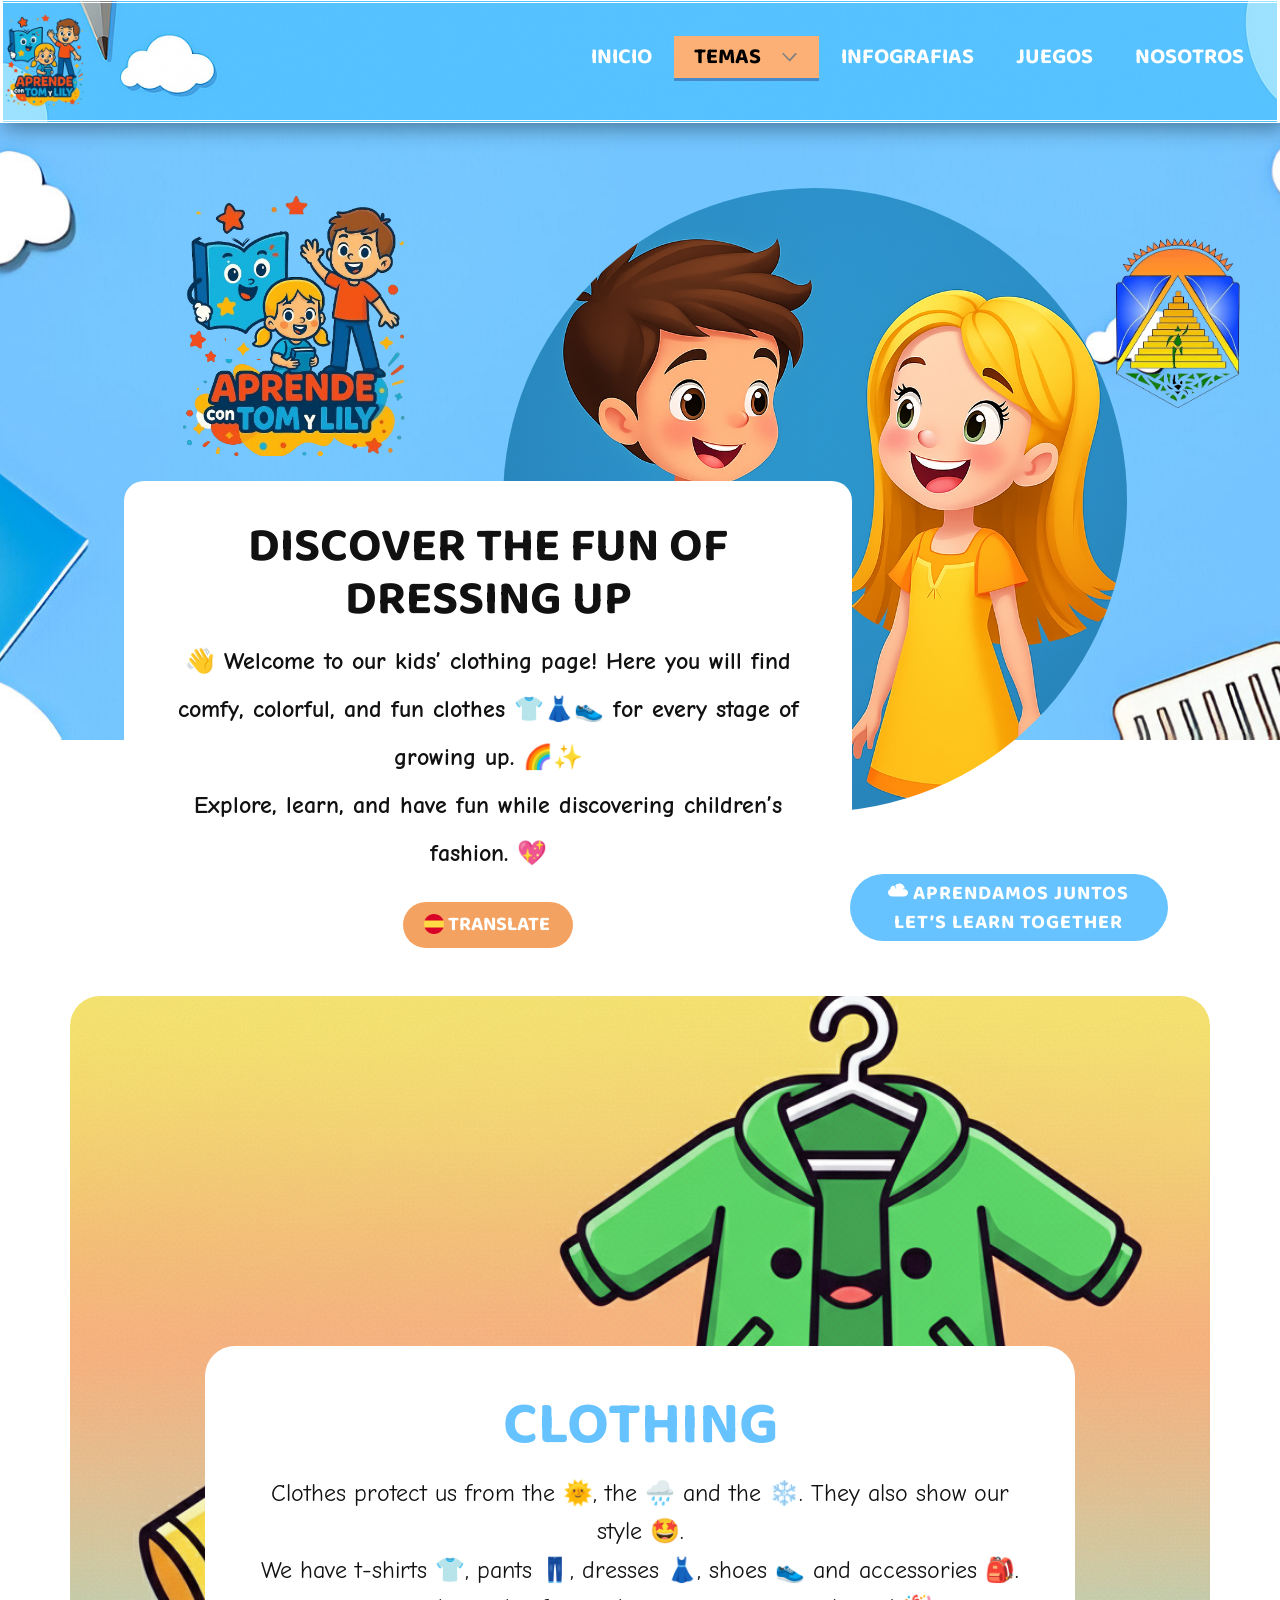
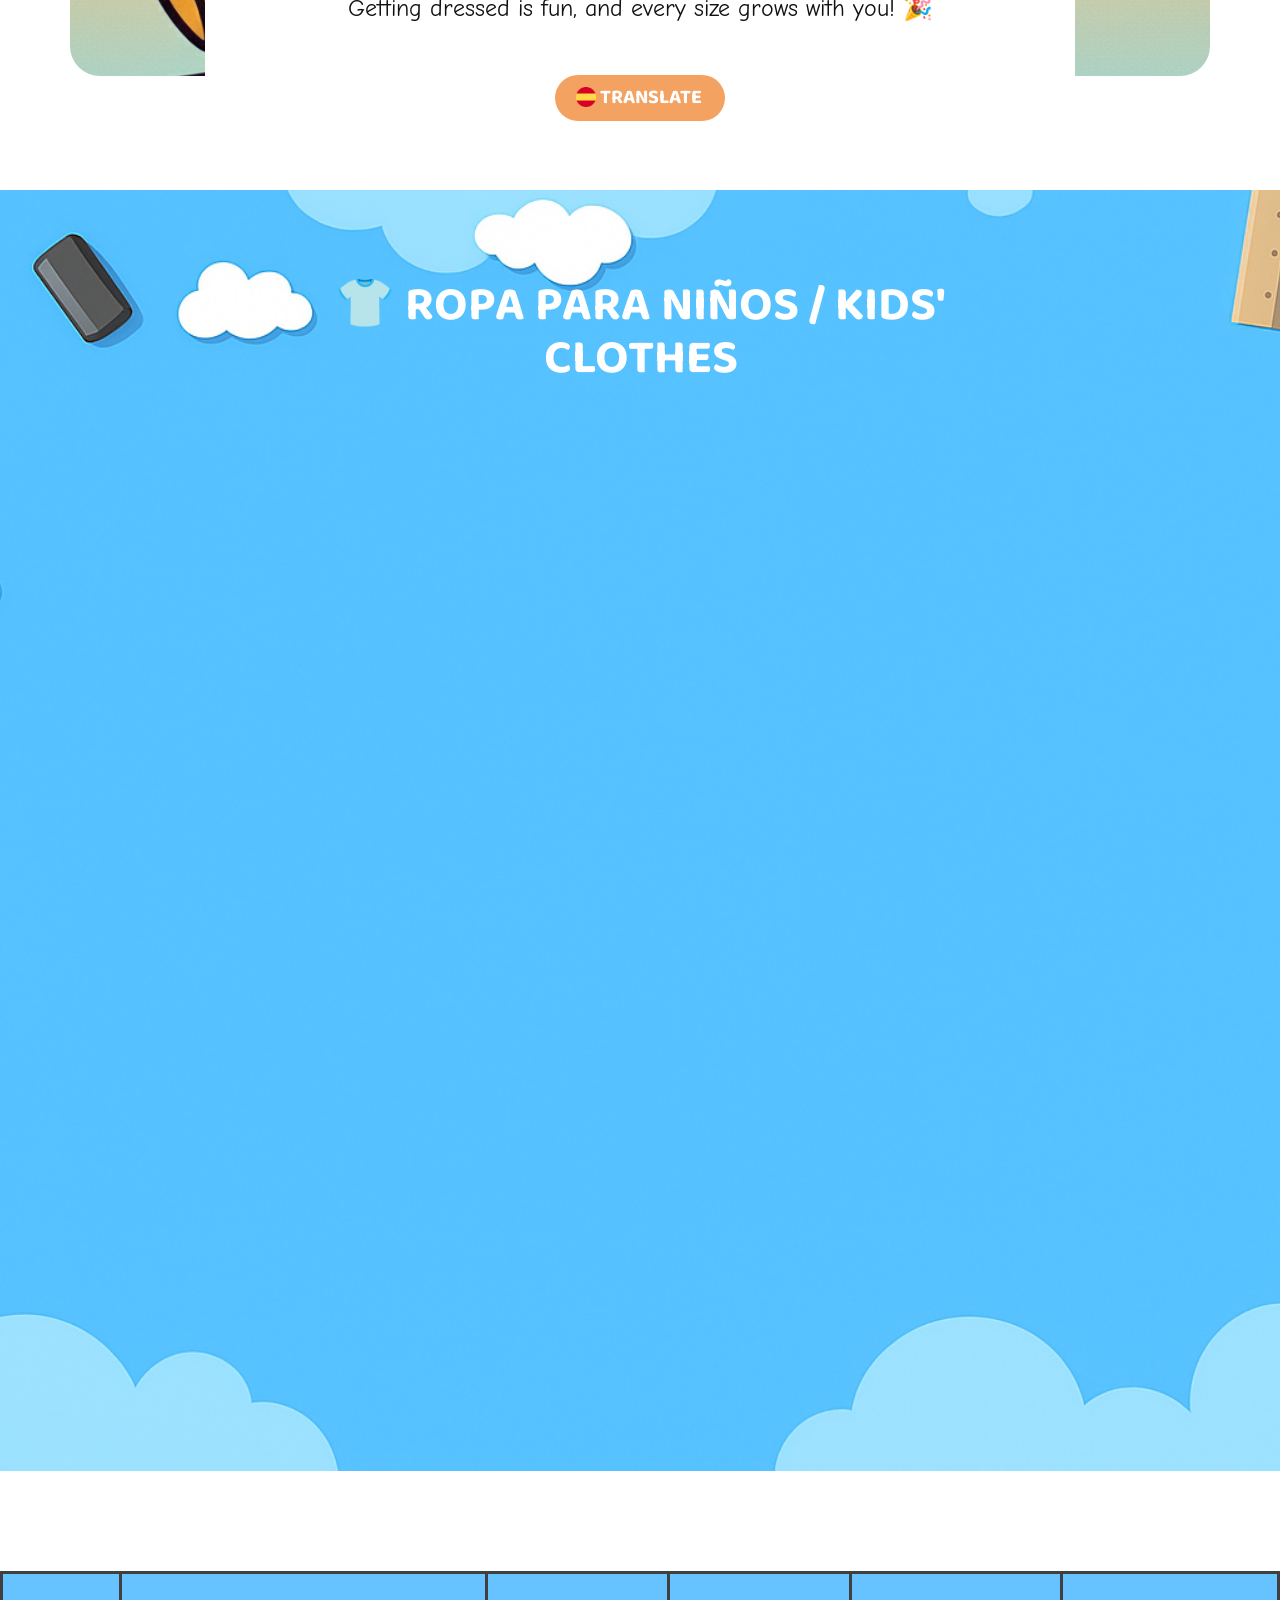
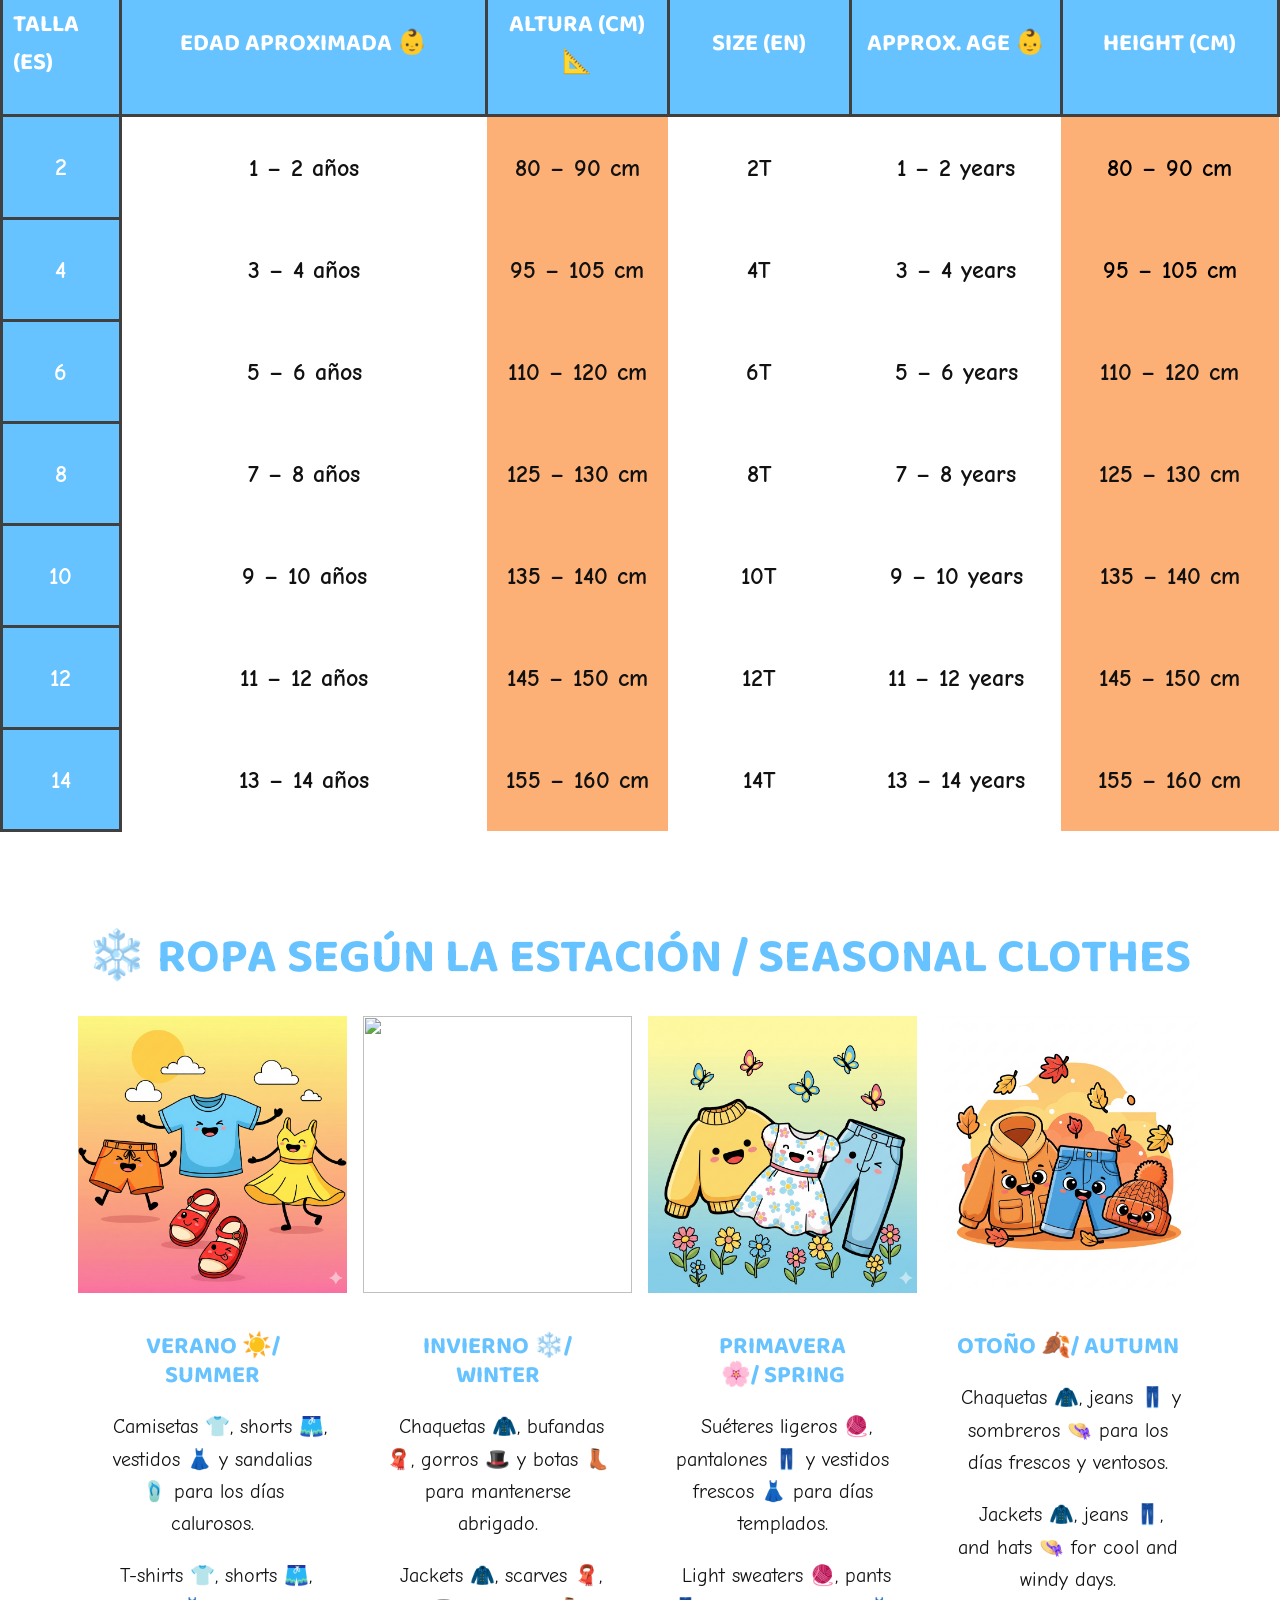
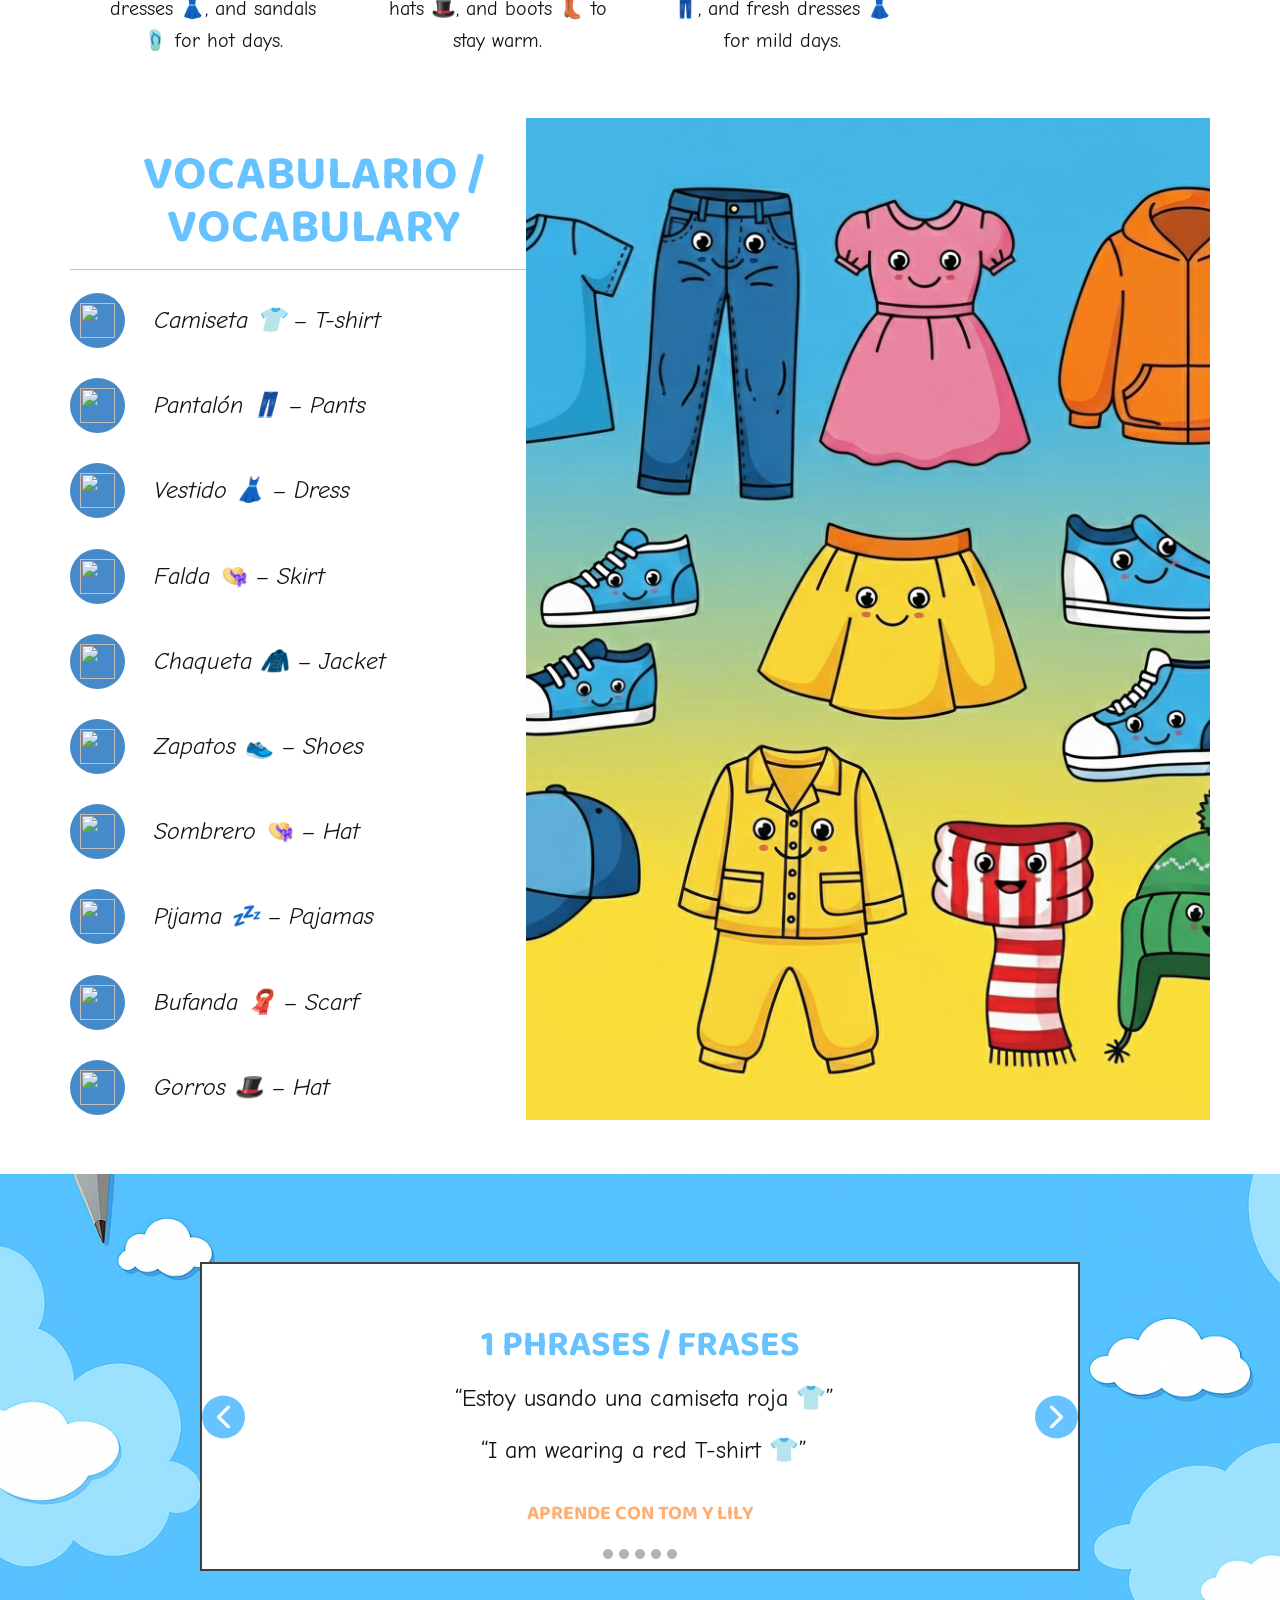
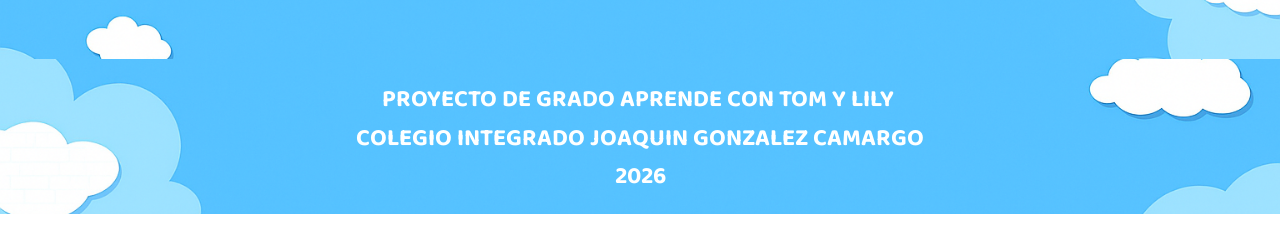
==== commit bf89913b: "Update Clothes.html" ====
--- a/Clothes.html
+++ b/Clothes.html
@@ -1,941 +1,783 @@
 <!DOCTYPE html>
-<html style="font-size: 16px;" lang="es-CO">
-
-<head>
-  <meta name="viewport" content="width=device-width, initial-scale=1.0">
-  <meta charset="utf-8">
-  <meta name="keywords"
-    content="GLOOMY, ​SINTOMAS, 01, 02, ​LA DEP​RESION, ​SINTOMAS, Sample Headline, Aumentar la presencia en las búsquedas del sitio web, Haga crecer su negocio con marketing digital de servicio completo">
-  <meta name="description" content="">
-  <title>Clothes</title>
-  <link rel="stylesheet" href="nicepage.css" media="screen">
-  <link rel="stylesheet" href="Clothes.css" media="screen">
-  <script class="u-script" type="text/javascript" src="jquery.js" defer=""></script>
-  <script class="u-script" type="text/javascript" src="nicepage.js" defer=""></script>
-
-
-
-
-
-
-
-
-  <link id="u-page-google-font" rel="stylesheet"
-    href="https://fonts.googleapis.com/css2?display=swap&amp;family=Baloo+2:wght@400;500;600;700;800&amp;family=Comic+Neue:ital,wght@0,300;0,400;0,700;1,300;1,400;1,700">
-  <script type="application/ld+json">{
+<html style="font-size: 16px;" lang="es-CO"><head>
+    <meta name="viewport" content="width=device-width, initial-scale=1.0">
+    <meta charset="utf-8">
+    <meta name="keywords" content="GLOOMY, ​SINTOMAS, 01, 02, ​LA DEP​RESION, ​SINTOMAS, Sample Headline, Aumentar la presencia en las búsquedas del sitio web, Haga crecer su negocio con marketing digital de servicio completo">
+    <meta name="description" content="">
+    <title>Clothes</title>
+    <link rel="stylesheet" href="nicepage.css" media="screen">
+<link rel="stylesheet" href="Clothes.css" media="screen">
+    <script class="u-script" type="text/javascript" src="jquery.js" defer=""></script>
+    <script class="u-script" type="text/javascript" src="nicepage.js" defer=""></script>
+    
+    
+    
+    
+    
+    
+    
+    
+    
+    <link id="u-page-google-font" rel="stylesheet" href="https://fonts.googleapis.com/css2?display=swap&amp;family=Baloo+2:wght@400;500;600;700;800&amp;family=Comic+Neue:ital,wght@0,300;0,400;0,700;1,300;1,400;1,700">
+    <script type="application/ld+json">{
 		"@context": "http://schema.org",
 		"@type": "Organization",
 		"name": "Tom y Lily 1",
 		"logo": "images/logo-118.png"
 }</script>
-  <meta name="theme-color" content="#478ac9">
-  <meta property="og:title" content="Clothes">
-  <meta property="og:description" content="">
-  <meta property="og:type" content="website">
-  <meta data-intl-tel-input-cdn-path="intlTelInput/">
-</head>
-
-<body data-path-to-root="./" data-include-products="false" class="u-body u-clearfix u-overlap u-xxl-mode"
-  data-lang="es">
-  <header class="u-border-3 u-border-white u-box-shadow u-clearfix u-header u-image u-sticky u-header" id="sec-ee45"
-    data-animation-name="" data-animation-duration="0" data-animation-delay="0" data-animation-direction=""><a
-      href="./#sec-a640" data-page-id="1099517345" class="u-image u-logo u-image-1" data-image-width="408"
-      data-image-height="612" data-lang-es="1099517345#sec-a640">
-      <img src="images/logo.png" class="u-logo-image u-logo-image-1">
-    </a>
-    <nav class="u-dropdown-icon u-menu u-menu-dropdown u-offcanvas u-menu-1" role="navigation"
-      data-responsive-from="MD">
-      <div class="menu-collapse u-custom-font"
-        style="font-size: 1.375rem; letter-spacing: 0px; font-family: &quot;Baloo 2&quot;; font-weight: 700; text-transform: uppercase;">
-        <a class="u-button-style u-custom-active-border-color u-custom-active-color u-custom-border u-custom-border-color u-custom-borders u-custom-color u-custom-hover-border-color u-custom-hover-color u-custom-left-right-menu-spacing u-custom-padding-bottom u-custom-text-active-color u-custom-text-color u-custom-text-decoration u-custom-text-hover-color u-custom-text-shadow u-custom-text-shadow-blur u-custom-text-shadow-color u-custom-text-shadow-transparency u-custom-text-shadow-x u-custom-text-shadow-y u-custom-top-bottom-menu-spacing u-hamburger-link u-nav-link u-text-active-palette-1-base u-text-hover-palette-2-base u-hamburger-link-1"
-          href="#" tabindex="-1" aria-label="Open menu" aria-controls="f4fc">
-          <svg class="u-svg-link" viewBox="0 0 24 24">
-            <use xlink:href="#menu-hamburger"></use>
-          </svg>
-          <svg class="u-svg-content" version="1.1" id="menu-hamburger" viewBox="0 0 16 16" x="0px" y="0px"
-            xmlns:xlink="http://www.w3.org/1999/xlink" xmlns="http://www.w3.org/2000/svg">
-            <g>
-              <rect y="1" width="16" height="2"></rect>
-              <rect y="7" width="16" height="2"></rect>
-              <rect y="13" width="16" height="2"></rect>
-            </g>
-          </svg>
-        </a>
-      </div>
-      <div class="u-custom-menu u-nav-container">
-        <ul class="u-custom-font u-nav u-spacing-2 u-unstyled u-nav-1" role="menubar">
-          <li role="none" class="u-nav-item"><a role="menuitem"
-              class="u-active-custom-color-5 u-border-3 u-border-active-palette-1-base u-border-hover-palette-1-light-1 u-border-no-left u-border-no-right u-border-no-top u-button-style u-hover-custom-color-8 u-nav-link u-text-active-black u-text-hover-black u-text-white u-nav-link-2"
-              href="index.html" data-page-id="1099517345"
-              data-lang-es="{&quot;content&quot;:&quot;Inicio&quot;,&quot;href&quot;:&quot;1099517345#sec-a640&quot;}">Inicio</a>
-          </li>
-          <li role="none" class="u-nav-item"><a role="menuitem"
-              class="u-active-custom-color-5 u-border-3 u-border-active-palette-1-base u-border-hover-palette-1-light-1 u-border-no-left u-border-no-right u-border-no-top u-button-style u-hover-custom-color-8 u-nav-link u-text-active-black u-text-hover-black u-text-white u-nav-link-2"
-              href="#" data-lang-es="{&quot;content&quot;:&quot;Temas&quot;,&quot;href&quot;:&quot;#&quot;}">Temas</a>
-            <div class="u-nav-popup">
-              <ul role="menu" class="u-border-1 u-border-grey-30 u-h-spacing-16 u-nav u-unstyled u-v-spacing-10 u-nav-2"
-                aria-label="Temas menu">
-                <li role="none" class="u-nav-item"><a role="menuitem"
-                    class="u-active-custom-color-5 u-button-style u-hover-custom-color-5 u-nav-link u-text-active-palette-1-dark-2 u-text-black u-text-hover-white u-white"
-                    href="My-family.html"
-                    data-lang-es="{&quot;content&quot;:&quot;My Family&quot;,&quot;href&quot;:&quot;/My-family.html&quot;}">My
-                    Family</a>
-                </li>
-                <li role="none" class="u-nav-item"><a role="menuitem"
-                    class="u-active-custom-color-5 u-button-style u-hover-custom-color-5 u-nav-link u-text-active-palette-1-dark-2 u-text-black u-text-hover-white u-white"
-                    href="Food-And-Drinks.html" data-lang-es="{&quot;content&quot;:&quot;Food and Drinks&quot;}">Food
-                    and Drinks</a>
-                </li>
-                <li role="none" class="u-nav-item"><a role="menuitem"
-                    class="u-active-custom-color-5 u-button-style u-hover-custom-color-5 u-nav-link u-text-active-palette-1-dark-2 u-text-black u-text-hover-white u-white"
-                    href="Clothes.html" data-lang-es="{&quot;content&quot;:&quot;Clothes&quot;}">Clothes</a>
-                </li>
-              </ul>
-            </div>
-          </li>
-          <li role="none" class="u-nav-item"><a role="menuitem"
-              class="u-active-custom-color-5 u-border-3 u-border-active-palette-1-base u-border-hover-palette-1-light-1 u-border-no-left u-border-no-right u-border-no-top u-button-style u-hover-custom-color-8 u-nav-link u-text-active-black u-text-hover-black u-text-white u-nav-link-2"
-              href="Infografias.html"
-              data-lang-es="{&quot;content&quot;:&quot;Infografias&quot;,&quot;href&quot;:&quot;/Infografias.html&quot;}">Infografias</a>
-          </li>
-          <li role="none" class="u-nav-item"><a role="menuitem"
-              class="u-active-custom-color-5 u-border-3 u-border-active-palette-1-base u-border-hover-palette-1-light-1 u-border-no-left u-border-no-right u-border-no-top u-button-style u-hover-custom-color-8 u-nav-link u-text-active-black u-text-hover-black u-text-white u-nav-link-2"
-              href="Juegos.html"
-              data-lang-es="{&quot;content&quot;:&quot;Juegos&quot;,&quot;href&quot;:&quot;#&quot;}">Juegos</a>
-          </li>
-          <li role="none" class="u-nav-item"><a role="menuitem"
-              class="u-active-custom-color-5 u-border-3 u-border-active-palette-1-base u-border-hover-palette-1-light-1 u-border-no-left u-border-no-right u-border-no-top u-button-style u-hover-custom-color-8 u-nav-link u-text-active-black u-text-hover-black u-text-white u-nav-link-2"
-              href="Nosotros.html"
-              data-lang-es="{&quot;content&quot;:&quot;Nosotros&quot;,&quot;href&quot;:&quot;/Nosotros.html&quot;}">Nosotros</a>
-          </li>
-        </ul>
-      </div>
-      <div class="u-custom-menu u-nav-container-collapse" id="f4fc" role="region" aria-label="Menu panel">
-        <div class="u-black u-container-style u-inner-container-layout u-opacity u-opacity-95 u-sidenav">
-          <div class="u-inner-container-layout u-sidenav-overflow">
-            <div class="u-menu-close" tabindex="-1" aria-label="Close menu"></div>
-            <ul class="u-align-center u-nav u-popupmenu-items u-unstyled u-nav-3" role="menubar">
-              <li role="none" class="u-nav-item"><a role="menuitem" class="u-button-style u-nav-link" href="./#sec-a640"
-                  data-page-id="1099517345"
-                  data-lang-es="{&quot;content&quot;:&quot;Inicio&quot;,&quot;href&quot;:&quot;1099517345#sec-a640&quot;}">Inicio</a>
-              </li>
-              <li role="none" class="u-nav-item"><a role="menuitem" class="u-button-style u-nav-link" href="#"
-                  data-lang-es="{&quot;content&quot;:&quot;Temas&quot;,&quot;href&quot;:&quot;#&quot;}">Temas</a>
-                <div class="u-nav-popup">
-                  <ul role="menu"
-                    class="u-border-1 u-border-grey-30 u-h-spacing-16 u-nav u-unstyled u-v-spacing-10 u-nav-4"
-                    aria-label="Temas menu">
-                    <li role="none" class="u-nav-item"><a role="menuitem" class="u-button-style u-nav-link"
-                        href="My-family.html"
-                        data-lang-es="{&quot;content&quot;:&quot;My Family&quot;,&quot;href&quot;:&quot;/My-family.html&quot;}">My
-                        Family</a>
-                    </li>
-                    <li role="none" class="u-nav-item"><a role="menuitem" class="u-button-style u-nav-link"
-                        href="Food-And-Drinks.html"
-                        data-lang-es="{&quot;content&quot;:&quot;Food and Drinks&quot;}">Food and Drinks</a>
-                    </li>
-                    <li role="none" class="u-nav-item"><a role="menuitem" class="u-button-style u-nav-link"
-                        href="Clothes.html" data-lang-es="{&quot;content&quot;:&quot;Clothes&quot;}">Clothes</a>
-                    </li>
-                  </ul>
-                </div>
-              </li>
-              <li role="none" class="u-nav-item"><a role="menuitem" class="u-button-style u-nav-link"
-                  href="Infografias.html"
-                  data-lang-es="{&quot;content&quot;:&quot;Infografias&quot;,&quot;href&quot;:&quot;/Infografias.html&quot;}">Infografias</a>
-              </li>
-              <li role="none" class="u-nav-item"><a role="menuitem" class="u-button-style u-nav-link" href="Juegos.html"
-                  data-lang-es="{&quot;content&quot;:&quot;Juegos&quot;,&quot;href&quot;:&quot;#&quot;}">Juegos</a>
-              </li>
-              <li role="none" class="u-nav-item"><a role="menuitem" class="u-button-style u-nav-link"
-                  href="Nosotros.html"
-                  data-lang-es="{&quot;content&quot;:&quot;Nosotros&quot;,&quot;href&quot;:&quot;/Nosotros.html&quot;}">Nosotros</a>
-              </li>
-            </ul>
-          </div>
+    <meta name="theme-color" content="#478ac9">
+    <meta property="og:title" content="Clothes">
+    <meta property="og:description" content="">
+    <meta property="og:type" content="website">
+  <meta data-intl-tel-input-cdn-path="intlTelInput/"></head>
+  <body data-path-to-root="./" data-include-products="false" class="u-body u-clearfix u-overlap u-xxl-mode" data-lang="es"><header class="u-border-3 u-border-white u-box-shadow u-clearfix u-header u-image u-sticky u-header" id="sec-ee45" data-animation-name="" data-animation-duration="0" data-animation-delay="0" data-animation-direction=""><a href="./#sec-a640" data-page-id="1099517345" class="u-image u-logo u-image-1" data-image-width="408" data-image-height="612" data-lang-es="1099517345#sec-a640">
+        <img src="images/logo-118.png" class="u-logo-image u-logo-image-1">
+      </a><nav class="u-dropdown-icon u-menu u-menu-dropdown u-offcanvas u-menu-1" role="navigation" data-responsive-from="MD">
+        <div class="menu-collapse u-custom-font" style="font-size: 1.375rem; letter-spacing: 0px; font-family: &quot;Baloo 2&quot;; font-weight: 700; text-transform: uppercase;">
+          <a class="u-button-style u-custom-active-border-color u-custom-active-color u-custom-border u-custom-border-color u-custom-borders u-custom-color u-custom-hover-border-color u-custom-hover-color u-custom-left-right-menu-spacing u-custom-padding-bottom u-custom-text-active-color u-custom-text-color u-custom-text-decoration u-custom-text-hover-color u-custom-text-shadow u-custom-text-shadow-blur u-custom-text-shadow-color u-custom-text-shadow-transparency u-custom-text-shadow-x u-custom-text-shadow-y u-custom-top-bottom-menu-spacing u-hamburger-link u-nav-link u-text-active-palette-1-base u-text-hover-palette-2-base u-hamburger-link-1" href="#" tabindex="-1" aria-label="Open menu" aria-controls="f4fc">
+            <svg class="u-svg-link" viewBox="0 0 24 24"><use xlink:href="#menu-hamburger"></use></svg>
+            <svg class="u-svg-content" version="1.1" id="menu-hamburger" viewBox="0 0 16 16" x="0px" y="0px" xmlns:xlink="http://www.w3.org/1999/xlink" xmlns="http://www.w3.org/2000/svg"><g><rect y="1" width="16" height="2"></rect><rect y="7" width="16" height="2"></rect><rect y="13" width="16" height="2"></rect>
+</g></svg>
+          </a>
+        </div>
+        <div class="u-custom-menu u-nav-container">
+          <ul class="u-custom-font u-nav u-spacing-2 u-unstyled u-nav-1" role="menubar"><li role="none" class="u-nav-item"><a role="menuitem" class="u-active-custom-color-5 u-border-3 u-border-active-palette-1-base u-border-hover-palette-1-light-1 u-border-no-left u-border-no-right u-border-no-top u-button-style u-hover-custom-color-8 u-nav-link u-text-active-black u-text-hover-black u-text-white u-nav-link-2" href="index.html" data-page-id="1099517345" data-lang-es="{&quot;content&quot;:&quot;Inicio&quot;,&quot;href&quot;:&quot;1099517345#sec-a640&quot;}">Inicio</a>
+</li><li role="none" class="u-nav-item"><a role="menuitem" class="u-active-custom-color-5 u-border-3 u-border-active-palette-1-base u-border-hover-palette-1-light-1 u-border-no-left u-border-no-right u-border-no-top u-button-style u-hover-custom-color-8 u-nav-link u-text-active-black u-text-hover-black u-text-white u-nav-link-2" href="#" data-lang-es="{&quot;content&quot;:&quot;Temas&quot;,&quot;href&quot;:&quot;#&quot;}">Temas</a><div class="u-nav-popup"><ul role="menu" class="u-border-1 u-border-grey-30 u-h-spacing-16 u-nav u-unstyled u-v-spacing-10 u-nav-2" aria-label="Temas menu"><li role="none" class="u-nav-item"><a role="menuitem" class="u-active-custom-color-5 u-button-style u-hover-custom-color-5 u-nav-link u-text-active-palette-1-dark-2 u-text-black u-text-hover-white u-white" href="My-family.html" data-lang-es="{&quot;content&quot;:&quot;My Family&quot;,&quot;href&quot;:&quot;/My-family.html&quot;}">My Family</a>
+</li><li role="none" class="u-nav-item"><a role="menuitem" class="u-active-custom-color-5 u-button-style u-hover-custom-color-5 u-nav-link u-text-active-palette-1-dark-2 u-text-black u-text-hover-white u-white" href="Food-And-Drinks.html" data-lang-es="{&quot;content&quot;:&quot;Food and Drinks&quot;}">Food and Drinks</a>
+</li><li role="none" class="u-nav-item"><a role="menuitem" class="u-active-custom-color-5 u-button-style u-hover-custom-color-5 u-nav-link u-text-active-palette-1-dark-2 u-text-black u-text-hover-white u-white" href="Clothes.html" data-lang-es="{&quot;content&quot;:&quot;Clothes&quot;}">Clothes</a>
+</li></ul>
+</div>
+</li><li role="none" class="u-nav-item"><a role="menuitem" class="u-active-custom-color-5 u-border-3 u-border-active-palette-1-base u-border-hover-palette-1-light-1 u-border-no-left u-border-no-right u-border-no-top u-button-style u-hover-custom-color-8 u-nav-link u-text-active-black u-text-hover-black u-text-white u-nav-link-2" href="#" data-lang-es="{&quot;content&quot;:&quot;Infografias&quot;,&quot;href&quot;:&quot;/Infografias.html&quot;}">Infografias</a>
+</li><li role="none" class="u-nav-item"><a role="menuitem" class="u-active-custom-color-5 u-border-3 u-border-active-palette-1-base u-border-hover-palette-1-light-1 u-border-no-left u-border-no-right u-border-no-top u-button-style u-hover-custom-color-8 u-nav-link u-text-active-black u-text-hover-black u-text-white u-nav-link-2" href="Juegos.html" data-lang-es="{&quot;content&quot;:&quot;Juegos&quot;,&quot;href&quot;:&quot;#&quot;}">Juegos</a>
+</li><li role="none" class="u-nav-item"><a role="menuitem" class="u-active-custom-color-5 u-border-3 u-border-active-palette-1-base u-border-hover-palette-1-light-1 u-border-no-left u-border-no-right u-border-no-top u-button-style u-hover-custom-color-8 u-nav-link u-text-active-black u-text-hover-black u-text-white u-nav-link-2" href="#" data-lang-es="{&quot;content&quot;:&quot;Nosotros&quot;,&quot;href&quot;:&quot;/Nosotros.html&quot;}">Nosotros</a>
+</li></ul>
         </div>
         <div class="u-custom-menu u-nav-container-collapse" id="f4fc" role="region" aria-label="Menu panel">
           <div class="u-black u-container-style u-inner-container-layout u-opacity u-opacity-95 u-sidenav">
             <div class="u-inner-container-layout u-sidenav-overflow">
               <div class="u-menu-close" tabindex="-1" aria-label="Close menu"></div>
-              <ul class="u-align-center u-nav u-popupmenu-items u-unstyled u-nav-3" role="menubar">
-                <li role="none" class="u-nav-item"><a role="menuitem" class="u-button-style u-nav-link"
-                    href="./#sec-a640" data-page-id="1099517345"
-                    data-lang-es="{&quot;content&quot;:&quot;Inicio&quot;,&quot;href&quot;:&quot;1099517345#sec-a640&quot;}">Inicio</a>
-                </li>
-                <li role="none" class="u-nav-item"><a role="menuitem" class="u-button-style u-nav-link" href="#"
-                    data-lang-es="{&quot;content&quot;:&quot;Temas&quot;,&quot;href&quot;:&quot;#&quot;}">Temas</a>
-                  <div class="u-nav-popup">
-                    <ul role="menu"
-                      class="u-border-1 u-border-grey-30 u-h-spacing-16 u-nav u-unstyled u-v-spacing-10 u-nav-4"
-                      aria-label="Temas menu">
-                      <li role="none" class="u-nav-item"><a role="menuitem" class="u-button-style u-nav-link"
-                          href="My-family.html"
-                          data-lang-es="{&quot;content&quot;:&quot;My Family&quot;,&quot;href&quot;:&quot;/My-family.html&quot;}">My
-                          Family</a>
-                      </li>
-                      <li role="none" class="u-nav-item"><a role="menuitem" class="u-button-style u-nav-link"
-                          href="Food-And-Drinks.html"
-                          data-lang-es="{&quot;content&quot;:&quot;Food and Drinks&quot;}">Food and Drinks</a>
-                      </li>
-                      <li role="none" class="u-nav-item"><a role="menuitem" class="u-button-style u-nav-link"
-                          href="Clothes.html" data-lang-es="{&quot;content&quot;:&quot;Clothes&quot;}">Clothes</a>
-                      </li>
-                    </ul>
-                  </div>
-                </li>
-                <li role="none" class="u-nav-item"><a role="menuitem" class="u-button-style u-nav-link"
-                    href="Infografias.html"
-                    data-lang-es="{&quot;content&quot;:&quot;Infografias&quot;,&quot;href&quot;:&quot;/Infografias.html&quot;}">Infografias</a>
-                </li>
-                <li role="none" class="u-nav-item"><a role="menuitem" class="u-button-style u-nav-link"
-                    href="juegos.html"
-                    data-lang-es="{&quot;content&quot;:&quot;Juegos&quot;,&quot;href&quot;:&quot;#&quot;}">Juegos</a>
-                </li>
-                <li role="none" class="u-nav-item"><a role="menuitem" class="u-button-style u-nav-link"
-                    href="Nosotros.html"
-                    data-lang-es="{&quot;content&quot;:&quot;Nosotros&quot;,&quot;href&quot;:&quot;/Nosotros.html&quot;}">Nosotros</a>
-                </li>
-              </ul>
+              <ul class="u-align-center u-nav u-popupmenu-items u-unstyled u-nav-3" role="menubar"><li role="none" class="u-nav-item"><a role="menuitem" class="u-button-style u-nav-link" href="index.html" data-page-id="1099517345" data-lang-es="{&quot;content&quot;:&quot;Inicio&quot;,&quot;href&quot;:&quot;1099517345#sec-a640&quot;}">Inicio</a>
+</li><li role="none" class="u-nav-item"><a role="menuitem" class="u-button-style u-nav-link" href="My-family.html" data-lang-es="{&quot;content&quot;:&quot;Temas&quot;,&quot;href&quot;:&quot;#&quot;}">Temas</a><div class="u-nav-popup"><ul role="menu" class="u-border-1 u-border-grey-30 u-h-spacing-16 u-nav u-unstyled u-v-spacing-10 u-nav-4" aria-label="Temas menu"><li role="none" class="u-nav-item"><a role="menuitem" class="u-button-style u-nav-link" href="#" data-lang-es="{&quot;content&quot;:&quot;My Family&quot;,&quot;href&quot;:&quot;/My-family.html&quot;}">My Family</a>
+</li><li role="none" class="u-nav-item"><a role="menuitem" class="u-button-style u-nav-link" href="Food-And-Drinks.html" data-lang-es="{&quot;content&quot;:&quot;Food and Drinks&quot;}">Food and Drinks</a>
+</li><li role="none" class="u-nav-item"><a role="menuitem" class="u-button-style u-nav-link" href="Clothes.html" data-lang-es="{&quot;content&quot;:&quot;Clothes&quot;}">Clothes</a>
+</li></ul>
+</div>
+</li><li role="none" class="u-nav-item"><a role="menuitem" class="u-button-style u-nav-link" href="Infografias.html" data-lang-es="{&quot;content&quot;:&quot;Infografias&quot;,&quot;href&quot;:&quot;/Infografias.html&quot;}">Infografias</a>
+</li><li role="none" class="u-nav-item"><a role="menuitem" class="u-button-style u-nav-link" href="Juegos.html" data-lang-es="{&quot;content&quot;:&quot;Juegos&quot;,&quot;href&quot;:&quot;#&quot;}">Juegos</a>
+</li><li role="none" class="u-nav-item"><a role="menuitem" class="u-button-style u-nav-link" href="Nosotros.html" data-lang-es="{&quot;content&quot;:&quot;Nosotros&quot;,&quot;href&quot;:&quot;/Nosotros.html&quot;}">Nosotros</a>
+</li></ul>
             </div>
           </div>
           <div class="u-black u-menu-overlay u-opacity u-opacity-70"></div>
         </div>
-        <style class="menu-style">
-          @media (max-width: 939px) {
-            [data-responsive-from="MD"] .u-nav-container {
-              display: none;
-            }
-
-            [data-responsive-from="MD"] .menu-collapse {
-              display: block;
-            }
-          }
-        </style>
-    </nav>
-    <style class="u-sticky-style" data-style-id="108c">
-      .u-sticky-fixed.u-sticky-108c,
-      .u-body.u-sticky-fixed .u-sticky-108c {
-        box-shadow: 0px 2px 8px 0px rgba(128, 128, 128, 1) !important
-      }
-
-      .u-sticky-fixed.u-sticky-108c:before,
-      .u-body.u-sticky-fixed .u-sticky-108c:before {
-        borders: top right bottom left !important;
-        border-style: double !important
-      }
-    </style>
-  </header>
-  <section class="u-clearfix u-valign-top-xs u-section-1" id="sec-a640">
-    <div class="u-container-style u-expanded-width u-gradient u-group u-image u-shape-rectangle u-image-1">
-      <div class="u-container-layout u-container-layout-1">
-        <img class="u-image u-image-default u-image-2" src="images/logo-118.png" alt="" data-image-width="408"
-          data-image-height="612">
-        <div class="u-align-left u-image u-image-circle u-preserve-proportions u-image-3" data-image-width="1024"
-          data-image-height="1536"></div>
-        <div
-          class="u-align-left u-container-align-left u-container-style u-group u-radius-20 u-shape-round u-white u-group-2">
-          <div class="u-container-layout u-container-layout-2">
-            <h2 class="u-align-center u-custom-font u-text u-text-color-var u-text-1"> Discover the Fun of Dressing Up
-            </h2>
-            <p class="u-align-center u-custom-font u-text u-text-2"> 👋 Welcome to our kids’ clothing page! Here you
-              will find comfy, colorful, and fun clothes 👕👗👟 for every stage of growing up. 🌈✨<br> Explore, learn,
-              and have fun while discovering children’s fashion. 💖
-            </p>
-            <a href="images/117-20.gifsec-490b"
-              class="u-border-none u-btn u-btn-round u-button-style u-custom-color-2 u-custom-font u-dialog-link u-hover-custom-color-3 u-radius u-btn-1"><span
-                class="u-file-icon u-icon"><img src="images/197593-99.png" alt=""></span>&nbsp;TRANSLATE
-            </a>
+        <style class="menu-style">@media (max-width: 939px) {
+                    [data-responsive-from="MD"] .u-nav-container {
+                        display: none;
+                    }
+                    [data-responsive-from="MD"] .menu-collapse {
+                        display: block;
+                    }
+                }</style>
+      </nav><style class="u-sticky-style" data-style-id="108c">.u-sticky-fixed.u-sticky-108c, .u-body.u-sticky-fixed .u-sticky-108c {
+box-shadow: 0px 2px 8px 0px rgba(128,128,128,1) !important
+}.u-sticky-fixed.u-sticky-108c:before, .u-body.u-sticky-fixed .u-sticky-108c:before {
+borders: top right bottom left !important; border-style: double !important
+} </style></header>
+    <section class="u-clearfix u-valign-top-xxl u-section-1" id="sec-a640">
+      <div class="u-container-style u-expanded-width u-gradient u-group u-image u-shape-rectangle u-image-1">
+        <div class="u-container-layout u-container-layout-1">
+          <img class="u-image u-image-default u-image-2" src="images/logo-118.png" alt="" data-image-width="408" data-image-height="612">
+          <div class="u-align-left u-image u-image-circle u-preserve-proportions u-image-3" data-image-width="1024" data-image-height="1536"></div>
+          <div class="u-align-left u-container-align-left u-container-style u-group u-radius-20 u-shape-round u-white u-group-2">
+            <div class="u-container-layout u-container-layout-2">
+              <h2 class="u-align-center u-custom-font u-text u-text-color-var u-text-1"> Discover the Fun of Dressing Up</h2>
+              <p class="u-align-center u-custom-font u-text u-text-2"> 👋 Welco​me to our kids’ clothing page! Here you will find comfy, colorful, and fun clothes 👕👗👟 for every stage of growing up. 🌈✨<br> Explore, learn, and have fun while discovering children’s fashion. 💖
+              </p>
+              <a href="#popup-b78e" class="u-border-none u-btn u-btn-round u-button-style u-custom-color-2 u-custom-font u-dialog-link u-hover-custom-color-3 u-radius u-btn-1"><span class="u-file-icon u-icon"><img src="images/197593-99.png" alt=""></span>&nbsp;TRANSLATE
+              </a>
+            </div>
           </div>
-        </div>
-        <img class="u-image u-image-contain u-image-default u-preserve-proportions u-image-4"
-          src="images/LOGOINTEGRADOJGC.png" alt="" data-image-width="447" data-image-height="447">
-      </div>
-    </div>
-    <a href="images/117-20.gifsec-fe92"
-      class="u-active-custom-color-5 u-btn u-btn-round u-button-style u-custom-color-3 u-custom-font u-hover-custom-color-4 u-radius u-btn-2"><span
-        class="u-icon"><svg class="u-svg-content" viewBox="0 0 56 56" x="0px" y="0px" style="width: 1em; height: 1em;">
-          <path d="M25,46H10.845C4.865,46,0,41.135,0,35.154C0,31,2.705,26.688,6.433,24.901L7,24.63V24c0-0.127,0.008-0.256,0.015-0.386
+          <img class="u-image u-image-contain u-image-default u-preserve-proportions u-image-4" src="images/CELCOC1.png" alt="" data-image-width="750" data-image-height="750">
+        </div>
+      </div>
+      <a href="images/117.gifsec-fe92" class="u-active-custom-color-5 u-btn u-btn-round u-button-style u-custom-color-3 u-custom-font u-hover-custom-color-4 u-radius u-btn-2"><span class="u-icon"><svg class="u-svg-content" viewBox="0 0 56 56" x="0px" y="0px" style="width: 1em; height: 1em;"><path d="M25,46H10.845C4.865,46,0,41.135,0,35.154C0,31,2.705,26.688,6.433,24.901L7,24.63V24c0-0.127,0.008-0.256,0.015-0.386
 	l0.009-0.16l-0.012-0.21C7.006,23.163,7,23.082,7,23c0-3.859,3.141-7,7-7c0.309,0,0.614,0.027,0.917,0.067
 	c0.078,0.01,0.156,0.023,0.233,0.036c0.267,0.044,0.53,0.102,0.789,0.177c0.035,0.01,0.071,0.017,0.106,0.027
 	c0.285,0.087,0.563,0.197,0.835,0.321c0.071,0.032,0.14,0.067,0.21,0.101c0.24,0.119,0.475,0.249,0.702,0.396
 	C19.719,18.373,21,20.538,21,23c0,0.553,0.447,1,1,1s1-0.447,1-1c0-2.754-1.246-5.219-3.2-6.871C22.667,12.379,27.388,10,32.085,10
 	c7.745,0,14.177,6.135,14.848,13.888c-1.022-0.072-2.552-0.109-4.083,0.124c-0.546,0.083-0.921,0.593-0.838,1.139
 	c0.075,0.495,0.501,0.85,0.987,0.85c0.05,0,0.101-0.004,0.151-0.012c2.227-0.337,4.548-0.021,4.684-0.002
-	C52.49,26.872,56,31.161,56,35.972C56,41.501,51.501,46,45.972,46H33H25z"></path>
-        </svg></span>&nbsp;APRENDAMOS JUNTOS<br>LET’S LEARN TOGETHER
-    </a>
-  </section>
-  <section class="u-carousel u-slide u-valign-middle u-block-b45f-1" id="carousel-6068" data-interval="5000"
-    data-u-ride="carousel">
-    <ol class="u-absolute-hcenter u-carousel-indicators u-hidden u-block-b45f-2">
-      <li data-u-target="#carousel-6068" class="u-active u-grey-30 u-shape-circle" style="width: 10px; height: 10px;"
-        data-u-slide-to="0"></li>
-    </ol>
-    <div class="u-carousel-inner" role="listbox">
-      <div
-        class="u-active u-carousel-item u-clearfix u-container-align-center-lg u-container-align-center-xl u-valign-bottom-lg u-valign-bottom-md u-valign-bottom-sm u-section-2-1">
-        <div class="u-clearfix u-sheet u-valign-top-md u-valign-top-xl u-valign-top-xs u-sheet-1">
-          <img
-            class="u-expanded-width-lg u-expanded-width-md u-expanded-width-sm u-expanded-width-xs u-image u-image-round u-radius u-image-1"
-            src="images/ROPA.png" data-image-width="1024" data-image-height="1024"
-            data-animation-name="customAnimationIn" data-animation-duration="1500" data-animation-delay="500">
-          <div
-            class="u-align-center u-container-align-center u-container-style u-expanded-width-sm u-expanded-width-xs u-group u-radius u-shape-round u-white u-group-1"
-            data-animation-name="customAnimationIn" data-animation-duration="1500" data-animation-delay="500">
-            <div
-              class="u-container-layout u-valign-bottom-lg u-valign-middle-md u-valign-middle-xs u-container-layout-1">
-              <h2 class="u-align-center u-custom-font u-text u-text-custom-color-3 u-text-1"
-                data-animation-name="customAnimationIn" data-animation-duration="1500" data-animation-delay="500">
-                Clothing</h2>
-              <p class="u-align-center u-custom-font u-text u-text-2" data-animation-name="customAnimationIn"
-                data-animation-duration="1500" data-animation-delay="500" data-animation-direction=""> Clothes protect
-                us from the 🌞, the 🌧️ and the ❄️. They also show our style 🤩.<br> We have t-shirts 👕, pants 👖,
-                dresses 👗, shoes 👟 and accessories 🎒.<br> Getting dressed is fun, and every size grows with you! 🎉
-              </p>
-              <a href="images/117-20.gifsec-e6c7"
-                class="u-border-none u-btn u-btn-round u-button-style u-custom-color-2 u-custom-font u-dialog-link u-hover-custom-color-3 u-radius u-btn-1"><span
-                  class="u-file-icon u-icon"><img src="images/197593-99.png" alt=""></span>&nbsp;TRANSLATE
-              </a>
+	C52.49,26.872,56,31.161,56,35.972C56,41.501,51.501,46,45.972,46H33H25z"></path></svg></span>&nbsp;APRENDAMOS JUNTOS<br>LET’S LEARN TOGETHER
+      </a>
+    </section>
+    <section class="u-carousel u-slide u-valign-middle u-block-b45f-1" id="carousel-2fa1" data-interval="5000" data-u-ride="carousel">
+      <ol class="u-absolute-hcenter u-carousel-indicators u-hidden u-block-b45f-2">
+        <li data-u-target="#carousel-2fa1" class="u-active u-grey-30 u-shape-circle" style="width: 10px; height: 10px;" data-u-slide-to="0"></li>
+      </ol>
+      <div class="u-carousel-inner" role="listbox">
+        <div class="u-active u-carousel-item u-clearfix u-container-align-center-lg u-container-align-center-xl u-valign-bottom-lg u-valign-bottom-md u-valign-bottom-sm u-section-2-1">
+          <div class="u-clearfix u-sheet u-valign-top-xl u-sheet-1">
+            <img class="u-expanded-width-lg u-expanded-width-md u-expanded-width-sm u-expanded-width-xs u-image u-image-round u-radius u-image-1" src="images/ROPA.png" data-image-width="1024" data-image-height="1024" data-animation-name="customAnimationIn" data-animation-duration="1500" data-animation-delay="500">
+            <div class="u-align-center u-container-align-center u-container-style u-expanded-width-sm u-expanded-width-xs u-group u-radius u-shape-round u-white u-group-1" data-animation-name="customAnimationIn" data-animation-duration="1500" data-animation-delay="500">
+              <div class="u-container-layout u-valign-bottom-lg u-valign-middle-md u-valign-middle-xs u-container-layout-1">
+                <h2 class="u-align-center u-custom-font u-text u-text-custom-color-3 u-text-1" data-animation-name="customAnimationIn" data-animation-duration="1500" data-animation-delay="500"> Clothing</h2>
+                <p class="u-align-center u-custom-font u-text u-text-2" data-animation-name="customAnimationIn" data-animation-duration="1500" data-animation-delay="500" data-animation-direction=""> Clothes protect us from the 🌞, the 🌧️ and the ❄️. They also show our style 🤩.<br> We have t-shirts 👕, pants 👖, dresses 👗, shoes 👟 and accessories 🎒.<br> Getting dressed is fun, and every size grows with you! 🎉
+                </p>
+                <a href="#popup-6038" class="u-border-none u-btn u-btn-round u-button-style u-custom-color-2 u-custom-font u-dialog-link u-hover-custom-color-3 u-radius u-btn-1"><span class="u-file-icon u-icon"><img src="images/197593-99.png" alt=""></span>&nbsp;TRANSLATE
+                </a>
+              </div>
             </div>
           </div>
         </div>
       </div>
-    </div>
-    <a class="u-absolute-vcenter u-carousel-control u-carousel-control-prev u-hidden u-text-grey-30 u-block-b45f-3"
-      href="#carousel-6068" role="button" data-u-slide="prev"><span aria-hidden="true">
-        <svg class="u-svg-link" viewBox="0 0 477.175 477.175">
-          <path d="M145.188,238.575l215.5-215.5c5.3-5.3,5.3-13.8,0-19.1s-13.8-5.3-19.1,0l-225.1,225.1c-5.3,5.3-5.3,13.8,0,19.1l225.1,225
-                    c2.6,2.6,6.1,4,9.5,4s6.9-1.3,9.5-4c5.3-5.3,5.3-13.8,0-19.1L145.188,238.575z"></path>
-        </svg></span><span class="sr-only">Previous</span>
-    </a>
-    <a class="u-absolute-vcenter u-carousel-control u-carousel-control-next u-hidden u-text-grey-30 u-block-b45f-4"
-      href="#carousel-6068" role="button" data-u-slide="next"><span aria-hidden="true">
-        <svg class="u-svg-link" viewBox="0 0 477.175 477.175">
-          <path
-            d="M360.731,229.075l-225.1-225.1c-5.3-5.3-13.8-5.3-19.1,0s-5.3,13.8,0,19.1l215.5,215.5l-215.5,215.5
-                    c-5.3,5.3-5.3,13.8,0,19.1c2.6,2.6,6.1,4,9.5,4c3.4,0,6.9-1.3,9.5-4l225.1-225.1C365.931,242.875,365.931,234.275,360.731,229.075z">
-          </path>
-        </svg></span><span class="sr-only">Siguiente</span>
-    </a>
-  </section>
-  <section
-    class="u-align-center u-clearfix u-container-align-center u-container-align-center-lg u-container-align-center-xl u-container-align-center-xxl u-gradient u-image u-valign-middle-lg u-valign-middle-md u-valign-middle-sm u-valign-middle-xl u-valign-middle-xs u-section-3"
-    id="sec-fe92">
-
-
-
-
-
-
-
-
-
-
-
-
-
-
-
-
-
-
-    <div class="u-clearfix u-sheet u-sheet-1">
-      <h2 class="u-align-center u-custom-font u-text u-text-white u-text-1" data-animation-name="customAnimationIn"
-        data-animation-duration="1500" data-animation-delay="0"> 👕 Ropa para Niños / Kids' Clothes </h2>
-      <div class="u-expanded-width u-list u-list-1">
-        <div class="u-repeater u-repeater-1">
-          <div
-            class="u-align-center u-container-align-center u-container-style u-list-item u-repeater-item u-shape-round u-top-left-radius-20 u-video-cover u-white u-list-item-1"
-            data-animation-name="customAnimationIn" data-animation-duration="1500" data-animation-delay="500">
-            <div
-              class="u-container-layout u-similar-container u-valign-top-lg u-valign-top-md u-valign-top-sm u-valign-top-xl u-valign-top-xs u-container-layout-1">
-              <img class="u-expanded-width u-image u-image-1" src="images/camiseta.png" alt="" data-image-width="1024"
-                data-image-height="1024">
-              <h5 class="u-align-center u-text u-text-custom-color-3 u-text-2"> Camiseta 👕 – T-shirt</h5>
-              <p class="u-align-center u-text u-text-3">Prenda básica, fresca y cómoda para usar todos los días.<br>
-              </p>
+      <a class="u-absolute-vcenter u-carousel-control u-carousel-control-prev u-hidden u-text-grey-30 u-block-b45f-3" href="#carousel-2fa1" role="button" data-u-slide="prev"><span aria-hidden="true">
+          <svg class="u-svg-link" viewBox="0 0 477.175 477.175"><path d="M145.188,238.575l215.5-215.5c5.3-5.3,5.3-13.8,0-19.1s-13.8-5.3-19.1,0l-225.1,225.1c-5.3,5.3-5.3,13.8,0,19.1l225.1,225
+                    c2.6,2.6,6.1,4,9.5,4s6.9-1.3,9.5-4c5.3-5.3,5.3-13.8,0-19.1L145.188,238.575z"></path></svg></span><span class="sr-only">Previous</span>
+      </a>
+      <a class="u-absolute-vcenter u-carousel-control u-carousel-control-next u-hidden u-text-grey-30 u-block-b45f-4" href="#carousel-2fa1" role="button" data-u-slide="next"><span aria-hidden="true">
+          <svg class="u-svg-link" viewBox="0 0 477.175 477.175"><path d="M360.731,229.075l-225.1-225.1c-5.3-5.3-13.8-5.3-19.1,0s-5.3,13.8,0,19.1l215.5,215.5l-215.5,215.5
+                    c-5.3,5.3-5.3,13.8,0,19.1c2.6,2.6,6.1,4,9.5,4c3.4,0,6.9-1.3,9.5-4l225.1-225.1C365.931,242.875,365.931,234.275,360.731,229.075z"></path></svg></span><span class="sr-only">Siguiente</span>
+      </a>
+    </section>
+    <section class="u-align-center u-clearfix u-container-align-center u-container-align-center-lg u-container-align-center-xl u-container-align-center-xxl u-gradient u-image u-valign-middle-lg u-valign-middle-md u-valign-middle-sm u-valign-middle-xl u-valign-middle-xs u-section-3" id="sec-fe92">
+      
+      
+      
+      
+      
+      
+      
+      
+      
+      
+      
+      
+      
+      
+      
+      
+      
+      
+      <div class="u-clearfix u-sheet u-sheet-1">
+        <h2 class="u-align-center u-custom-font u-text u-text-white u-text-1" data-animation-name="customAnimationIn" data-animation-duration="1500" data-animation-delay="0"> 👕 Ropa para Niños / Kids' Clothes </h2>
+        <div class="u-expanded-width u-list u-list-1">
+          <div class="u-repeater u-repeater-1">
+            <div class="u-align-center u-container-align-center u-container-style u-list-item u-repeater-item u-shape-round u-top-left-radius-20 u-video-cover u-white u-list-item-1" data-animation-name="customAnimationIn" data-animation-duration="1500" data-animation-delay="500">
+              <div class="u-container-layout u-similar-container u-valign-top-lg u-valign-top-md u-valign-top-sm u-valign-top-xl u-valign-top-xs u-container-layout-1">
+                <img class="u-expanded-width u-image u-image-1" src="images/camiseta.png" alt="" data-image-width="1024" data-image-height="1024">
+                <h5 class="u-align-center u-text u-text-custom-color-3 u-text-2"> Camiseta 👕 – T-shirt</h5>
+                <p class="u-align-center u-text u-text-3">Prenda básica, fresca y cómoda para usar todos los días.<br>
+                </p>
+              </div>
+            </div>
+            <div class="u-align-center u-container-align-center u-container-style u-list-item u-repeater-item u-shape-round u-top-left-radius-20 u-white u-list-item-2" data-animation-name="customAnimationIn" data-animation-duration="1500" data-animation-delay="500">
+              <div class="u-container-layout u-similar-container u-valign-top-lg u-valign-top-md u-valign-top-sm u-valign-top-xl u-valign-top-xs u-container-layout-2">
+                <img class="u-expanded-width u-image u-image-2" src="images/PANTALON.png" alt="" data-image-width="1024" data-image-height="1024">
+                <h5 class="u-align-center u-text u-text-custom-color-3 u-text-4"> Pantalón 👖 – Pants</h5>
+                <p class="u-align-center u-text u-text-5">Perfectos para jugar y estar protegido en cualquier momento. </p>
+              </div>
+            </div>
+            <div class="u-align-center u-container-align-center u-container-style u-list-item u-repeater-item u-shape-round u-top-left-radius-20 u-video-cover u-white u-list-item-3" data-animation-name="customAnimationIn" data-animation-duration="1500" data-animation-delay="500">
+              <div class="u-container-layout u-similar-container u-valign-top-lg u-valign-top-md u-valign-top-sm u-valign-top-xl u-valign-top-xs u-container-layout-3">
+                <img class="u-expanded-width u-image u-image-3" src="images/VESTIDO.png" alt="" data-image-width="1920" data-image-height="1920">
+                <h5 class="u-align-center u-text u-text-custom-color-3 u-text-6"> Vestido 👗 – Dress</h5>
+                <p class="u-align-center u-text u-text-7"> Ropa bonita y colorida, ideal para ocasiones especiales o el día a día.</p>
+              </div>
+            </div>
+            <div class="u-align-center u-container-align-center u-container-style u-list-item u-repeater-item u-shape-round u-top-left-radius-20 u-video-cover u-white u-list-item-4" data-animation-name="customAnimationIn" data-animation-duration="1500" data-animation-delay="500">
+              <div class="u-container-layout u-similar-container u-valign-top-lg u-valign-top-md u-valign-top-sm u-valign-top-xl u-valign-top-xs u-container-layout-4">
+                <img class="u-expanded-width u-image u-image-4" src="images/FALDA.png" alt="" data-image-width="1920" data-image-height="1920">
+                <h5 class="u-align-center u-text u-text-custom-color-3 u-text-8"> Falda 👒 – Skirt</h5>
+                <p class="u-align-center u-text u-text-9"> Ligera y fresca, perfecta para días calurosos.</p>
+              </div>
+            </div>
+            <div class="u-align-center u-container-align-center u-container-style u-list-item u-repeater-item u-shape-round u-top-left-radius-20 u-video-cover u-white u-list-item-5" data-animation-name="customAnimationIn" data-animation-duration="1500" data-animation-delay="500">
+              <div class="u-container-layout u-similar-container u-valign-top-lg u-valign-top-md u-valign-top-sm u-valign-top-xl u-valign-top-xs u-container-layout-5">
+                <img class="u-expanded-width u-image u-image-5" src="images/CHAQUETA.png" alt="" data-image-width="1920" data-image-height="1920">
+                <h5 class="u-align-center u-text u-text-custom-color-3 u-text-10"> Chaqueta 🧥 – Jacket</h5>
+                <p class="u-align-center u-text u-text-11"> Protege del frío y el viento, muy útil en invierno.</p>
+              </div>
+            </div>
+            <div class="u-align-center u-container-align-center u-container-style u-list-item u-repeater-item u-shape-round u-top-left-radius-20 u-video-cover u-white u-list-item-6" data-animation-name="customAnimationIn" data-animation-duration="1500" data-animation-delay="500">
+              <div class="u-container-layout u-similar-container u-valign-top-lg u-valign-top-md u-valign-top-sm u-valign-top-xl u-valign-top-xs u-container-layout-6">
+                <img class="u-expanded-width u-image u-image-6" src="images/ZAPATOS.png" alt="" data-image-width="1920" data-image-height="1920">
+                <h5 class="u-align-center u-text u-text-custom-color-3 u-text-12"> Zapatos 👟 – Shoes</h5>
+                <p class="u-align-center u-text u-text-13"> Cómodos para correr, saltar y divertirse al máximo.</p>
+              </div>
+            </div>
+            <div class="u-align-center u-container-align-center u-container-style u-list-item u-repeater-item u-shape-round u-top-left-radius-20 u-video-cover u-white u-list-item-7" data-animation-name="customAnimationIn" data-animation-duration="1500" data-animation-delay="500">
+              <div class="u-container-layout u-similar-container u-valign-top-lg u-valign-top-md u-valign-top-sm u-valign-top-xl u-valign-top-xs u-container-layout-7">
+                <img class="u-expanded-width u-image u-image-7" src="images/SOMBRERO.png" alt="" data-image-width="2048" data-image-height="2048">
+                <h5 class="u-align-center u-text u-text-custom-color-3 u-text-14"> Sombrero 👒 – Hat</h5>
+                <p class="u-align-center u-text u-text-15"> Sirve para protegerse del sol y también es un accesorio divertido.</p>
+              </div>
+            </div>
+            <div class="u-align-center u-container-align-center u-container-style u-list-item u-repeater-item u-shape-round u-top-left-radius-20 u-video-cover u-white u-list-item-8" data-animation-name="customAnimationIn" data-animation-duration="1500" data-animation-delay="500">
+              <div class="u-container-layout u-similar-container u-valign-top-lg u-valign-top-md u-valign-top-sm u-valign-top-xl u-valign-top-xs u-container-layout-8">
+                <img class="u-expanded-width u-image u-image-8" src="images/PIJAMA.png" alt="" data-image-width="2048" data-image-height="2048">
+                <h5 class="u-align-center u-text u-text-custom-color-3 u-text-16"> Pijama 💤 – Pajamas</h5>
+                <p class="u-align-center u-text u-text-17"> Suaves y cómodos para descansar y dormir bien.</p>
+              </div>
             </div>
           </div>
-          <div
-            class="u-align-center u-container-align-center u-container-style u-list-item u-repeater-item u-shape-round u-top-left-radius-20 u-white u-list-item-2"
-            data-animation-name="customAnimationIn" data-animation-duration="1500" data-animation-delay="500">
-            <div
-              class="u-container-layout u-similar-container u-valign-top-lg u-valign-top-md u-valign-top-sm u-valign-top-xl u-valign-top-xs u-container-layout-2">
-              <img class="u-expanded-width u-image u-image-2" src="images/PANTALON.png" alt="" data-image-width="1024"
-                data-image-height="1024">
-              <h5 class="u-align-center u-text u-text-custom-color-3 u-text-4"> Pantalón 👖 – Pants</h5>
-              <p class="u-align-center u-text u-text-5">Perfectos para jugar y estar protegido en cualquier momento.
-              </p>
+        </div>
+      </div>
+    </section>
+    <section class="u-align-left u-clearfix u-container-align-center-lg u-container-align-center-md u-container-align-center-sm u-container-align-center-xl u-container-align-center-xxl u-container-align-left u-container-align-left-lg u-container-align-left-md u-container-align-left-sm u-container-align-left-xl u-container-align-left-xxl u-section-4" id="sec-01b9">
+      <h2 class="u-align-center u-custom-font u-text u-text-custom-color-3 u-text-1" data-animation-name="customAnimationIn" data-animation-duration="1500" data-animation-delay="500"> 📏 Tabla de Tallas / Size Chart</h2>
+      <div class="u-expanded-width u-table u-table-responsive u-table-1">
+        <table class="u-table-entity">
+          <colgroup>
+            <col width="9.3%">
+            <col width="28.7%">
+            <col width="14.2%">
+            <col width="14.3%">
+            <col width="16.5%">
+            <col width="17%">
+          </colgroup>
+          <tbody class="u-align-center u-table-body">
+            <tr style="height: 143px;">
+              <td class="u-align-left u-border-3 u-border-grey-75 u-custom-color-3 u-custom-font u-first-column u-table-cell u-table-cell-1"> Talla (ES)</td>
+              <td class="u-align-center u-border-3 u-border-grey-75 u-custom-color-3 u-custom-font u-table-cell u-table-cell-2"> Edad Aproximada 👶 </td>
+              <td class="u-align-center u-border-3 u-border-grey-75 u-custom-color-3 u-custom-font u-table-cell u-table-cell-3"> Altura (cm) 📐</td>
+              <td class="u-align-center u-border-3 u-border-grey-75 u-custom-color-3 u-custom-font u-table-cell u-table-cell-4">SIZE (EN) </td>
+              <td class="u-align-center u-border-3 u-border-grey-75 u-custom-color-3 u-custom-font u-table-cell u-table-cell-5">Approx. Age 👶 </td>
+              <td class="u-align-center u-border-3 u-border-grey-75 u-custom-color-3 u-custom-font u-table-cell u-table-cell-6"> Height (cm) </td>
+            </tr>
+            <tr style="height: 103px;">
+              <td class="u-align-center u-border-3 u-border-grey-75 u-custom-color-3 u-custom-font u-first-column u-table-cell u-text-font u-table-cell-7">2 </td>
+              <td class="u-custom-font u-table-cell u-text-font u-table-cell-8"> 1 – 2 años</td>
+              <td class="u-custom-color-5 u-custom-font u-table-cell u-text-font u-table-cell-9"> 80 – 90 cm</td>
+              <td class="u-custom-font u-table-cell u-text-font u-table-cell-10">2T<br>
+              </td>
+              <td class="u-custom-font u-table-cell u-text-font u-table-cell-11">1 – 2 years </td>
+              <td class="u-custom-color-5 u-custom-font u-table-cell u-text-custom-color-1 u-text-font u-table-cell-12"> 80 – 90 cm</td>
+            </tr>
+            <tr style="height: 102px;">
+              <td class="u-align-center u-border-3 u-border-grey-75 u-custom-color-3 u-custom-font u-table-cell u-text-font u-table-cell-13">4 </td>
+              <td class="u-custom-font u-table-cell u-text-font u-table-cell-14"> 3 – 4 años</td>
+              <td class="u-custom-color-5 u-custom-font u-table-cell u-text-font u-table-cell-15"> 95 – 105 cm</td>
+              <td class="u-custom-font u-table-cell u-text-font u-table-cell-16">4T </td>
+              <td class="u-custom-font u-table-cell u-text-font u-table-cell-17">3 – 4 years </td>
+              <td class="u-custom-color-5 u-custom-font u-table-cell u-text-custom-color-1 u-text-font u-table-cell-18"> 95 – 105 cm</td>
+            </tr>
+            <tr style="height: 102px;">
+              <td class="u-align-center u-border-3 u-border-grey-75 u-custom-color-3 u-custom-font u-table-cell u-text-font u-table-cell-19">6</td>
+              <td class="u-custom-font u-table-cell u-text-font u-table-cell-20"> 5 – 6 años</td>
+              <td class="u-custom-color-5 u-custom-font u-table-cell u-text-font u-table-cell-21"> 110 – 120 cm</td>
+              <td class="u-custom-font u-table-cell u-text-font u-table-cell-22">6T</td>
+              <td class="u-custom-font u-table-cell u-text-font u-table-cell-23"> 5 – 6 years</td>
+              <td class="u-custom-color-5 u-custom-font u-table-cell u-text-font u-table-cell-24">110 – 120 cm </td>
+            </tr>
+            <tr style="height: 102px;">
+              <td class="u-align-center u-border-3 u-border-grey-75 u-custom-color-3 u-custom-font u-table-cell u-text-font u-table-cell-25">8 </td>
+              <td class="u-custom-font u-table-cell u-text-font u-table-cell-26"> 7 – 8 años</td>
+              <td class="u-custom-color-5 u-custom-font u-table-cell u-text-font u-table-cell-27"> 125 – 130 cm</td>
+              <td class="u-custom-font u-table-cell u-text-font u-table-cell-28">8T</td>
+              <td class="u-custom-font u-table-cell u-text-font u-table-cell-29">7 – 8 years </td>
+              <td class="u-custom-color-5 u-custom-font u-table-cell u-text-font u-table-cell-30">125 – 130 cm </td>
+            </tr>
+            <tr style="height: 102px;">
+              <td class="u-align-center u-border-3 u-border-grey-75 u-custom-color-3 u-custom-font u-table-cell u-text-font u-table-cell-31">10</td>
+              <td class="u-custom-font u-table-cell u-text-font u-table-cell-32"> 9 – 10 años</td>
+              <td class="u-custom-color-5 u-custom-font u-table-cell u-text-font u-table-cell-33"> 135 – 140 cm</td>
+              <td class="u-custom-font u-table-cell u-text-font u-table-cell-34"> 10T</td>
+              <td class="u-custom-font u-table-cell u-text-font u-table-cell-35"> 9 – 10 years</td>
+              <td class="u-custom-color-5 u-custom-font u-table-cell u-text-font u-table-cell-36">135 – 140 cm </td>
+            </tr>
+            <tr style="height: 102px;">
+              <td class="u-align-center u-border-3 u-border-grey-75 u-custom-color-3 u-custom-font u-table-cell u-text-font u-table-cell-37">12</td>
+              <td class="u-custom-font u-table-cell u-text-font u-table-cell-38"> 11 – 12 años</td>
+              <td class="u-custom-color-5 u-custom-font u-table-cell u-text-font u-table-cell-39"> 145 – 150 cm</td>
+              <td class="u-custom-font u-table-cell u-text-font u-table-cell-40"> 12T</td>
+              <td class="u-custom-font u-table-cell u-text-font u-table-cell-41"> 11 – 12 years</td>
+              <td class="u-custom-color-5 u-custom-font u-table-cell u-text-font u-table-cell-42">145 – 150 cm </td>
+            </tr>
+            <tr style="height: 102px;">
+              <td class="u-align-center u-border-3 u-border-grey-75 u-custom-color-3 u-custom-font u-table-cell u-text-font u-table-cell-43">14</td>
+              <td class="u-custom-font u-table-cell u-text-font u-table-cell-44"> 13 – 14 años</td>
+              <td class="u-custom-color-5 u-custom-font u-table-cell u-text-font u-table-cell-45"> 155 – 160 cm</td>
+              <td class="u-custom-font u-table-cell u-text-font u-table-cell-46"> 14T</td>
+              <td class="u-custom-font u-table-cell u-text-font u-table-cell-47"> 13 – 14 years</td>
+              <td class="u-custom-color-5 u-custom-font u-table-cell u-text-font u-table-cell-48">155 – 160 cm </td>
+            </tr>
+          </tbody>
+        </table>
+      </div>
+    </section>
+    <section class="u-clearfix u-section-5" id="block-6">
+      <div class="u-clearfix u-sheet u-valign-middle-sm u-valign-middle-xl u-sheet-1">
+        <p class="u-align-center-lg u-align-center-md u-align-center-sm u-align-center-xs u-custom-font u-text u-text-custom-color-3 u-text-default-xxl u-text-1"> ❄️ Ropa según la Estación / Seasonal Clothes</p>
+        <div class="u-expanded-width u-list u-list-1">
+          <div class="u-repeater u-repeater-1">
+            <div class="u-container-style u-list-item u-repeater-item u-white u-list-item-1">
+              <div class="u-container-layout u-similar-container u-valign-top-md u-valign-top-sm u-valign-top-xl u-valign-top-xs u-container-layout-1">
+                <img alt="" class="u-expanded-width u-image u-image-default u-image-1" data-image-width="2048" data-image-height="2048" src="images/VERANO.png">
+                <div class="u-align-center u-container-align-center u-container-align-center-xl u-container-align-center-xxl u-container-style u-expanded-width u-group u-white u-group-1">
+                  <div class="u-container-layout u-valign-top u-container-layout-2">
+                    <h4 class="u-text u-text-custom-color-3 u-text-2"> Verano ☀️/ SUMMER</h4>
+                    <p class="u-text u-text-default-xl u-text-default-xxl u-text-3"><span class="u-file-icon u-icon u-icon-1"><img src="images/555635-101-23.png" alt=""></span>&nbsp;​​ Camisetas 👕, shorts 🩳, vestidos 👗 y sandalias 🩴 para los días calurosos.<br>
+                    </p>
+                    <p class="u-text u-text-default u-text-4"><span class="u-file-icon u-icon u-icon-2"><img src="images/555417-110-25.png" alt=""></span>&nbsp;​​T-shirts 👕, shorts 🩳, dresses 👗, and sandals 🩴 for hot days.<br>
+                    </p>
+                  </div>
+                </div>
+              </div>
+            </div>
+            <div class="u-container-style u-list-item u-repeater-item u-video-cover u-white u-list-item-2">
+              <div class="u-container-layout u-similar-container u-valign-top-md u-valign-top-sm u-valign-top-xl u-valign-top-xs u-container-layout-3">
+                <img alt="" class="u-expanded-width u-image u-image-default u-image-2" data-image-width="1920" data-image-height="1920" src="images/INVIERNO.png">
+                <div class="u-align-center u-container-align-center u-container-align-center-xl u-container-align-center-xxl u-container-style u-expanded-width u-group u-white u-group-2">
+                  <div class="u-container-layout u-valign-top u-container-layout-4">
+                    <h4 class="u-text u-text-custom-color-3 u-text-5"> Invierno ❄️/ WINTER</h4>
+                    <p class="u-text u-text-default-xl u-text-default-xxl u-text-6"><span class="u-file-icon u-icon u-icon-3"><img src="images/555635-101-23.png" alt=""></span>&nbsp;​Chaquetas 🧥, bufandas 🧣, gorros 🎩 y botas 👢 para mantenerse abrigado.
+                    </p>
+                    <p class="u-text u-text-default u-text-7"><span class="u-file-icon u-icon"><img src="images/555417-110-25.png" alt=""></span>&nbsp;​​Jackets 🧥, scarves 🧣, hats 🎩, and boots 👢 to stay warm.<br>
+                    </p>
+                  </div>
+                </div>
+              </div>
+            </div>
+            <div class="u-container-style u-list-item u-repeater-item u-video-cover u-white u-list-item-3">
+              <div class="u-container-layout u-similar-container u-valign-top-md u-valign-top-sm u-valign-top-xl u-valign-top-xs u-container-layout-5">
+                <img alt="" class="u-expanded-width u-image u-image-default u-image-3" data-image-width="1920" data-image-height="1920" src="images/PRIMAVERA.png">
+                <div class="u-align-center u-container-align-center u-container-align-center-xl u-container-align-center-xxl u-container-style u-expanded-width u-group u-white u-group-3">
+                  <div class="u-container-layout u-valign-top u-container-layout-6">
+                    <h4 class="u-text u-text-custom-color-3 u-text-8"> Primavera 🌸/&nbsp;Spring</h4>
+                    <p class="u-text u-text-default-xl u-text-default-xxl u-text-9"><span class="u-file-icon u-icon u-icon-5"><img src="images/555635-101-23.png" alt=""></span>&nbsp;​​Suéteres ligeros 🧶, pantalones 👖 y vestidos frescos 👗 para días templados.
+                    </p>
+                    <p class="u-text u-text-default u-text-10"><span class="u-file-icon u-icon u-icon-6"><img src="images/555417-110-25.png" alt=""></span>&nbsp;​Light sweaters 🧶, pants 👖, and fresh dresses 👗 for mild days.<br>
+                    </p>
+                  </div>
+                </div>
+              </div>
+            </div>
+            <div class="u-container-style u-list-item u-repeater-item u-video-cover u-white u-list-item-4">
+              <div class="u-container-layout u-similar-container u-valign-top-md u-valign-top-sm u-valign-top-xl u-valign-top-xs u-container-layout-7">
+                <img alt="" class="u-expanded-width u-image u-image-default u-image-4" data-image-width="1920" data-image-height="1920" src="images/OTOO.png">
+                <div class="u-align-center u-container-align-center u-container-align-center-xl u-container-align-center-xxl u-container-style u-expanded-width u-group u-white u-group-4">
+                  <div class="u-container-layout u-valign-top u-container-layout-8">
+                    <h4 class="u-text u-text-custom-color-3 u-text-11"> Otoño 🍂/ Autumn</h4>
+                    <p class="u-text u-text-default-xl u-text-default-xxl u-text-12"><span class="u-file-icon u-icon u-icon-7"><img src="images/555635-101-23.png" alt=""></span>&nbsp;​Chaquetas 🧥, jeans 👖 y sombreros 👒 para los días frescos y ventosos.<br>
+                    </p>
+                    <p class="u-text u-text-default u-text-13"><span class="u-file-icon u-icon u-icon-8"><img src="images/555417-110-25.png" alt=""></span>&nbsp;​​Jackets 🧥, jeans 👖, and hats 👒 for cool and windy days.<br>
+                    </p>
+                  </div>
+                </div>
+              </div>
             </div>
           </div>
-          <div
-            class="u-align-center u-container-align-center u-container-style u-list-item u-repeater-item u-shape-round u-top-left-radius-20 u-video-cover u-white u-list-item-3"
-            data-animation-name="customAnimationIn" data-animation-duration="1500" data-animation-delay="500">
-            <div
-              class="u-container-layout u-similar-container u-valign-top-lg u-valign-top-md u-valign-top-sm u-valign-top-xl u-valign-top-xs u-container-layout-3">
-              <img class="u-expanded-width u-image u-image-3" src="images/VESTIDO.png" alt="" data-image-width="1920"
-                data-image-height="1920">
-              <h5 class="u-align-center u-text u-text-custom-color-3 u-text-6"> Vestido 👗 – Dress</h5>
-              <p class="u-align-center u-text u-text-7"> Ropa bonita y colorida, ideal para ocasiones especiales o el
-                día a día.</p>
-            </div>
-          </div>
-          <div
-            class="u-align-center u-container-align-center u-container-style u-list-item u-repeater-item u-shape-round u-top-left-radius-20 u-video-cover u-white u-list-item-4"
-            data-animation-name="customAnimationIn" data-animation-duration="1500" data-animation-delay="500">
-            <div
-              class="u-container-layout u-similar-container u-valign-top-lg u-valign-top-md u-valign-top-sm u-valign-top-xl u-valign-top-xs u-container-layout-4">
-              <img class="u-expanded-width u-image u-image-4" src="images/FALDA.png" alt="" data-image-width="1920"
-                data-image-height="1920">
-              <h5 class="u-align-center u-text u-text-custom-color-3 u-text-8"> Falda 👒 – Skirt</h5>
-              <p class="u-align-center u-text u-text-9"> Ligera y fresca, perfecta para días calurosos.</p>
-            </div>
-          </div>
-          <div
-            class="u-align-center u-container-align-center u-container-style u-list-item u-repeater-item u-shape-round u-top-left-radius-20 u-video-cover u-white u-list-item-5"
-            data-animation-name="customAnimationIn" data-animation-duration="1500" data-animation-delay="500">
-            <div
-              class="u-container-layout u-similar-container u-valign-top-lg u-valign-top-md u-valign-top-sm u-valign-top-xl u-valign-top-xs u-container-layout-5">
-              <img class="u-expanded-width u-image u-image-5" src="images/CHAQUETA.png" alt="" data-image-width="1920"
-                data-image-height="1920">
-              <h5 class="u-align-center u-text u-text-custom-color-3 u-text-10"> Chaqueta 🧥 – Jacket</h5>
-              <p class="u-align-center u-text u-text-11"> Protege del frío y el viento, muy útil en invierno.</p>
-            </div>
-          </div>
-          <div
-            class="u-align-center u-container-align-center u-container-style u-list-item u-repeater-item u-shape-round u-top-left-radius-20 u-video-cover u-white u-list-item-6"
-            data-animation-name="customAnimationIn" data-animation-duration="1500" data-animation-delay="500">
-            <div
-              class="u-container-layout u-similar-container u-valign-top-lg u-valign-top-md u-valign-top-sm u-valign-top-xl u-valign-top-xs u-container-layout-6">
-              <img class="u-expanded-width u-image u-image-6" src="images/ZAPATOS.png" alt="" data-image-width="1920"
-                data-image-height="1920">
-              <h5 class="u-align-center u-text u-text-custom-color-3 u-text-12"> Zapatos 👟 – Shoes</h5>
-              <p class="u-align-center u-text u-text-13"> Cómodos para correr, saltar y divertirse al máximo.</p>
-            </div>
-          </div>
-          <div
-            class="u-align-center u-container-align-center u-container-style u-list-item u-repeater-item u-shape-round u-top-left-radius-20 u-video-cover u-white u-list-item-7"
-            data-animation-name="customAnimationIn" data-animation-duration="1500" data-animation-delay="500">
-            <div
-              class="u-container-layout u-similar-container u-valign-top-lg u-valign-top-md u-valign-top-sm u-valign-top-xl u-valign-top-xs u-container-layout-7">
-              <img class="u-expanded-width u-image u-image-7" src="images/SOMBRERO.png" alt="" data-image-width="2048"
-                data-image-height="2048">
-              <h5 class="u-align-center u-text u-text-custom-color-3 u-text-14"> Sombrero 👒 – Hat</h5>
-              <p class="u-align-center u-text u-text-15"> Sirve para protegerse del sol y también es un accesorio
-                divertido.</p>
-            </div>
-          </div>
-          <div
-            class="u-align-center u-container-align-center u-container-style u-list-item u-repeater-item u-shape-round u-top-left-radius-20 u-video-cover u-white u-list-item-8"
-            data-animation-name="customAnimationIn" data-animation-duration="1500" data-animation-delay="500">
-            <div
-              class="u-container-layout u-similar-container u-valign-top-lg u-valign-top-md u-valign-top-sm u-valign-top-xl u-valign-top-xs u-container-layout-8">
-              <img class="u-expanded-width u-image u-image-8" src="images/PIJAMA.png" alt="" data-image-width="2048"
-                data-image-height="2048">
-              <h5 class="u-align-center u-text u-text-custom-color-3 u-text-16"> Pijama 💤 – Pajamas</h5>
-              <p class="u-align-center u-text u-text-17"> Suaves y cómodos para descansar y dormir bien.</p>
-            </div>
-          </div>
-        </div>
-      </div>
-    </div>
-  </section>
-  <section
-    class="u-align-left u-clearfix u-container-align-center-lg u-container-align-center-md u-container-align-center-sm u-container-align-center-xl u-container-align-center-xxl u-container-align-left-lg u-container-align-left-md u-container-align-left-sm u-container-align-left-xl u-container-align-left-xxl u-section-4"
-    id="sec-01b9">
-    <h2 class="u-align-center u-custom-font u-text u-text-custom-color-3 u-text-1"
-      data-animation-name="customAnimationIn" data-animation-duration="1500" data-animation-delay="500"> 📏 Tabla de
-      Tallas / Size Chart</h2>
-    <div class="u-expanded-width u-table u-table-responsive u-table-1">
-      <table class="u-table-entity">
-        <colgroup>
-          <col width="9.3%">
-          <col width="28.7%">
-          <col width="14.2%">
-          <col width="14.3%">
-          <col width="16.5%">
-          <col width="17%">
-        </colgroup>
-        <tbody class="u-align-center u-table-body">
-          <tr style="height: 140px;">
-            <td
-              class="u-align-left u-border-3 u-border-grey-75 u-custom-color-3 u-custom-font u-first-column u-table-cell u-table-cell-1">
-              Talla (ES)</td>
-            <td
-              class="u-align-center u-border-3 u-border-grey-75 u-custom-color-3 u-custom-font u-table-cell u-table-cell-2">
-              Edad Aproximada 👶 </td>
-            <td
-              class="u-align-center u-border-3 u-border-grey-75 u-custom-color-3 u-custom-font u-table-cell u-table-cell-3">
-              Altura (cm) 📐</td>
-            <td
-              class="u-align-center u-border-3 u-border-grey-75 u-custom-color-3 u-custom-font u-table-cell u-table-cell-4">
-              SIZE (EN) </td>
-            <td
-              class="u-align-center u-border-3 u-border-grey-75 u-custom-color-3 u-custom-font u-table-cell u-table-cell-5">
-              Approx. Age 👶 </td>
-            <td
-              class="u-align-center u-border-3 u-border-grey-75 u-custom-color-3 u-custom-font u-table-cell u-table-cell-6">
-              Height (cm) </td>
-          </tr>
-          <tr style="height: 100px;">
-            <td
-              class="u-align-center u-border-3 u-border-grey-75 u-custom-color-3 u-custom-font u-first-column u-table-cell u-text-font u-table-cell-7">
-              2 </td>
-            <td class="u-custom-font u-table-cell u-text-font u-table-cell-8"> 1 – 2 años</td>
-            <td class="u-custom-color-5 u-custom-font u-table-cell u-text-font u-table-cell-9"> 80 – 90 cm</td>
-            <td class="u-custom-font u-table-cell u-text-font u-table-cell-10">2T<br>
-            </td>
-            <td class="u-custom-font u-table-cell u-text-font u-table-cell-11">1 – 2 years </td>
-            <td class="u-custom-color-5 u-custom-font u-table-cell u-text-custom-color-1 u-text-font u-table-cell-12">
-              80 – 90 cm</td>
-          </tr>
-          <tr style="height: 99px;">
-            <td
-              class="u-align-center u-border-3 u-border-grey-75 u-custom-color-3 u-custom-font u-table-cell u-text-font u-table-cell-13">
-              4 </td>
-            <td class="u-custom-font u-table-cell u-text-font u-table-cell-14"> 3 – 4 años</td>
-            <td class="u-custom-color-5 u-custom-font u-table-cell u-text-font u-table-cell-15"> 95 – 105 cm</td>
-            <td class="u-custom-font u-table-cell u-text-font u-table-cell-16">4T </td>
-            <td class="u-custom-font u-table-cell u-text-font u-table-cell-17">3 – 4 years </td>
-            <td class="u-custom-color-5 u-custom-font u-table-cell u-text-custom-color-1 u-text-font u-table-cell-18">
-              95 – 105 cm</td>
-          </tr>
-          <tr style="height: 99px;">
-            <td
-              class="u-align-center u-border-3 u-border-grey-75 u-custom-color-3 u-custom-font u-table-cell u-text-font u-table-cell-19">
-              6</td>
-            <td class="u-custom-font u-table-cell u-text-font u-table-cell-20"> 5 – 6 años</td>
-            <td class="u-custom-color-5 u-custom-font u-table-cell u-text-font u-table-cell-21"> 110 – 120 cm</td>
-            <td class="u-custom-font u-table-cell u-text-font u-table-cell-22">6T</td>
-            <td class="u-custom-font u-table-cell u-text-font u-table-cell-23"> 5 – 6 years</td>
-            <td class="u-custom-color-5 u-custom-font u-table-cell u-text-font u-table-cell-24">110 – 120 cm </td>
-          </tr>
-          <tr style="height: 99px;">
-            <td
-              class="u-align-center u-border-3 u-border-grey-75 u-custom-color-3 u-custom-font u-table-cell u-text-font u-table-cell-25">
-              8 </td>
-            <td class="u-custom-font u-table-cell u-text-font u-table-cell-26"> 7 – 8 años</td>
-            <td class="u-custom-color-5 u-custom-font u-table-cell u-text-font u-table-cell-27"> 125 – 130 cm</td>
-            <td class="u-custom-font u-table-cell u-text-font u-table-cell-28">8T</td>
-            <td class="u-custom-font u-table-cell u-text-font u-table-cell-29">7 – 8 years </td>
-            <td class="u-custom-color-5 u-custom-font u-table-cell u-text-font u-table-cell-30">125 – 130 cm </td>
-          </tr>
-          <tr style="height: 99px;">
-            <td
-              class="u-align-center u-border-3 u-border-grey-75 u-custom-color-3 u-custom-font u-table-cell u-text-font u-table-cell-31">
-              10</td>
-            <td class="u-custom-font u-table-cell u-text-font u-table-cell-32"> 9 – 10 años</td>
-            <td class="u-custom-color-5 u-custom-font u-table-cell u-text-font u-table-cell-33"> 135 – 140 cm</td>
-            <td class="u-custom-font u-table-cell u-text-font u-table-cell-34"> 10T</td>
-            <td class="u-custom-font u-table-cell u-text-font u-table-cell-35"> 9 – 10 years</td>
-            <td class="u-custom-color-5 u-custom-font u-table-cell u-text-font u-table-cell-36">135 – 140 cm </td>
-          </tr>
-          <tr style="height: 99px;">
-            <td
-              class="u-align-center u-border-3 u-border-grey-75 u-custom-color-3 u-custom-font u-table-cell u-text-font u-table-cell-37">
-              12</td>
-            <td class="u-custom-font u-table-cell u-text-font u-table-cell-38"> 11 – 12 años</td>
-            <td class="u-custom-color-5 u-custom-font u-table-cell u-text-font u-table-cell-39"> 145 – 150 cm</td>
-            <td class="u-custom-font u-table-cell u-text-font u-table-cell-40"> 12T</td>
-            <td class="u-custom-font u-table-cell u-text-font u-table-cell-41"> 11 – 12 years</td>
-            <td class="u-custom-color-5 u-custom-font u-table-cell u-text-font u-table-cell-42">145 – 150 cm </td>
-          </tr>
-          <tr style="height: 99px;">
-            <td
-              class="u-align-center u-border-3 u-border-grey-75 u-custom-color-3 u-custom-font u-table-cell u-text-font u-table-cell-43">
-              14</td>
-            <td class="u-custom-font u-table-cell u-text-font u-table-cell-44"> 13 – 14 años</td>
-            <td class="u-custom-color-5 u-custom-font u-table-cell u-text-font u-table-cell-45"> 155 – 160 cm</td>
-            <td class="u-custom-font u-table-cell u-text-font u-table-cell-46"> 14T</td>
-            <td class="u-custom-font u-table-cell u-text-font u-table-cell-47"> 13 – 14 years</td>
-            <td class="u-custom-color-5 u-custom-font u-table-cell u-text-font u-table-cell-48">155 – 160 cm </td>
-          </tr>
-        </tbody>
-      </table>
-    </div>
-  </section>
-  <section class="u-clearfix u-section-5" id="block-6">
-    <div class="u-clearfix u-sheet u-valign-middle-sm u-valign-middle-xl u-sheet-1">
-      <p
-        class="u-align-center-lg u-align-center-md u-align-center-sm u-align-center-xs u-custom-font u-text u-text-custom-color-3 u-text-default-xxl u-text-1">
-        ❄️ Ropa según la Estación / Seasonal Clothes</p>
-      <div class="u-expanded-width u-list u-list-1">
-        <div class="u-repeater u-repeater-1">
-          <div class="u-container-style u-list-item u-repeater-item u-white u-list-item-1">
-            <div
-              class="u-container-layout u-similar-container u-valign-top-md u-valign-top-sm u-valign-top-xl u-valign-top-xs u-container-layout-1">
-              <img alt="" class="u-expanded-width u-image u-image-default u-image-1" data-image-width="2048"
-                data-image-height="2048" src="images/VERANO.png">
-              <div
-                class="u-align-center u-container-align-center u-container-align-center-xl u-container-align-center-xxl u-container-style u-expanded-width u-group u-white u-group-1">
-                <div class="u-container-layout u-valign-top u-container-layout-2">
-                  <h4 class="u-text u-text-custom-color-3 u-text-2"> Verano ☀️/ SUMMER</h4>
-                  <p class="u-text u-text-default-xl u-text-default-xxl u-text-3"><span
-                      class="u-file-icon u-icon u-icon-1"><img src="images/555635-101.png" alt=""></span>&nbsp;​​
-                    Camisetas 👕, shorts 🩳, vestidos 👗 y sandalias 🩴 para los días calurosos.<br>
-                  </p>
-                  <p class="u-text u-text-default u-text-4"><span class="u-file-icon u-icon u-icon-2"><img
-                        src="images/555417-110-17.png" alt=""></span>&nbsp;​​T-shirts 👕, shorts 🩳, dresses 👗, and
-                    sandals 🩴 for hot days.<br>
-                  </p>
-                </div>
-              </div>
-            </div>
-          </div>
-          <div class="u-container-style u-list-item u-repeater-item u-video-cover u-white u-list-item-2">
-            <div
-              class="u-container-layout u-similar-container u-valign-top-md u-valign-top-sm u-valign-top-xl u-valign-top-xs u-container-layout-3">
-              <img alt="" class="u-expanded-width u-image u-image-default u-image-2" data-image-width="1920"
-                data-image-height="1920" src="images/INVIERNO.png">
-              <div
-                class="u-align-center u-container-align-center u-container-align-center-xl u-container-align-center-xxl u-container-style u-expanded-width u-group u-white u-group-2">
-                <div class="u-container-layout u-valign-top u-container-layout-4">
-                  <h4 class="u-text u-text-custom-color-3 u-text-5"> Invierno ❄️/ WINTER</h4>
-                  <p class="u-text u-text-default-xl u-text-default-xxl u-text-6"><span
-                      class="u-file-icon u-icon u-icon-3"><img src="images/555635-101.png"
-                        alt=""></span>&nbsp;​Chaquetas 🧥, bufandas 🧣, gorros 🎩 y botas 👢 para mantenerse abrigado.
-                  </p>
-                  <p class="u-text u-text-default u-text-7"><span class="u-file-icon u-icon"><img
-                        src="images/555417-110-17.png" alt=""></span>&nbsp;​​Jackets 🧥, scarves 🧣, hats 🎩, and boots
-                    👢 to stay warm.<br>
-                  </p>
-                </div>
-              </div>
-            </div>
-          </div>
-          <div class="u-container-style u-list-item u-repeater-item u-video-cover u-white u-list-item-3">
-            <div
-              class="u-container-layout u-similar-container u-valign-top-md u-valign-top-sm u-valign-top-xl u-valign-top-xs u-container-layout-5">
-              <img alt="" class="u-expanded-width u-image u-image-default u-image-3" data-image-width="1920"
-                data-image-height="1920" src="images/PRIMAVERA.png">
-              <div
-                class="u-align-center u-container-align-center u-container-align-center-xl u-container-align-center-xxl u-container-style u-expanded-width u-group u-white u-group-3">
-                <div class="u-container-layout u-valign-top u-container-layout-6">
-                  <h4 class="u-text u-text-custom-color-3 u-text-8"> Primavera 🌸/&nbsp;Spring</h4>
-                  <p class="u-text u-text-default-xl u-text-default-xxl u-text-9"><span
-                      class="u-file-icon u-icon u-icon-5"><img src="images/555635-101.png"
-                        alt=""></span>&nbsp;​​Suéteres ligeros 🧶, pantalones 👖 y vestidos frescos 👗 para días
-                    templados.
-                  </p>
-                  <p class="u-text u-text-default u-text-10"><span class="u-file-icon u-icon u-icon-6"><img
-                        src="images/555417-110-17.png" alt=""></span>&nbsp;​Light sweaters 🧶, pants 👖, and fresh
-                    dresses 👗 for mild days.<br>
-                  </p>
-                </div>
-              </div>
-            </div>
-          </div>
-          <div class="u-container-style u-list-item u-repeater-item u-video-cover u-white u-list-item-4">
-            <div
-              class="u-container-layout u-similar-container u-valign-top-md u-valign-top-sm u-valign-top-xl u-valign-top-xs u-container-layout-7">
-              <img alt="" class="u-expanded-width u-image u-image-default u-image-4" data-image-width="1920"
-                data-image-height="1920" src="images/OTOO.png">
-              <div
-                class="u-align-center u-container-align-center u-container-align-center-xl u-container-align-center-xxl u-container-style u-expanded-width u-group u-white u-group-4">
-                <div class="u-container-layout u-valign-top u-container-layout-8">
-                  <h4 class="u-text u-text-custom-color-3 u-text-11"> Otoño 🍂/ Autumn</h4>
-                  <p class="u-text u-text-default-xl u-text-default-xxl u-text-12"><span
-                      class="u-file-icon u-icon u-icon-7"><img src="images/555635-101.png"
-                        alt=""></span>&nbsp;​Chaquetas 🧥, jeans 👖 y sombreros 👒 para los días frescos y ventosos.<br>
-                  </p>
-                  <p class="u-text u-text-default u-text-13"><span class="u-file-icon u-icon u-icon-8"><img
-                        src="images/555417-110-17.png" alt=""></span>&nbsp;​​Jackets 🧥, jeans 👖, and hats 👒 for cool
-                    and windy days.<br>
-                  </p>
-                </div>
-              </div>
-            </div>
-          </div>
-        </div>
-      </div>
-    </div>
-  </section>
-  <section
-    class="u-align-center u-clearfix u-container-align-center u-container-align-center-lg u-container-align-center-md u-container-align-center-xl u-container-align-center-xxl u-section-6"
-    id="sec-b699">
-    <div class="u-clearfix u-sheet u-valign-middle-md u-valign-middle-xl u-sheet-1">
-      <div
-        class="data-layout-selected u-clearfix u-expanded-width-lg u-expanded-width-md u-expanded-width-sm u-expanded-width-xs u-layout-wrap u-layout-wrap-1">
-        <div class="u-layout">
-          <div class="u-layout-row">
-            <div
-              class="u-align-center u-container-align-center u-container-align-center-lg u-container-align-center-md u-container-align-center-xl u-container-align-center-xxl u-container-style u-layout-cell u-right-cell u-size-24-xl u-size-24-xxl u-size-27-lg u-size-27-md u-size-27-sm u-size-27-xs u-white u-layout-cell-1">
-              <div class="u-container-layout u-container-layout-1">
-                <h2 class="u-custom-font u-text u-text-custom-color-3 u-text-default u-text-1"> Vocabulario /
-                  Vocabulary<br style="">
-                </h2>
-                <div class="u-border-1 u-border-grey-25 u-line u-line-horizontal u-line-1"></div>
-                <div class="u-expanded-width-sm u-expanded-width-xs u-list u-list-1">
-                  <div class="u-repeater u-repeater-1">
-                    <div
-                      class="u-align-left u-container-align-center-sm u-container-align-center-xs u-container-align-left u-container-align-left-lg u-container-align-left-md u-container-align-left-xl u-container-align-left-xxl u-container-style u-list-item u-repeater-item">
-                      <div class="u-container-layout u-similar-container u-container-layout-2"><span
-                          class="u-align-center-sm u-align-center-xs u-file-icon u-icon u-icon-circle u-palette-1-base u-icon-1"><img
-                            src="images/117-21.gif" alt=""></span>
-                        <p class="u-align-center-sm u-align-center-xs u-text u-text-2"> Camiseta 👕 – T-shirt </p>
-                      </div>
-                    </div>
-                    <div
-                      class="u-align-left u-container-align-center-sm u-container-align-center-xs u-container-align-left u-container-align-left-lg u-container-align-left-md u-container-align-left-xl u-container-align-left-xxl u-container-style u-list-item u-repeater-item">
-                      <div class="u-container-layout u-similar-container u-container-layout-3"><span
-                          class="u-align-center-sm u-align-center-xs u-file-icon u-icon u-icon-circle u-palette-1-base u-icon-2"><img
-                            src="images/117.gif" alt=""></span>
-                        <p class="u-align-center-sm u-align-center-xs u-text u-text-3"> Pantalón 👖 – Pants </p>
-                      </div>
-                    </div>
-                    <div
-                      class="u-align-left u-container-align-center-sm u-container-align-center-xs u-container-align-left u-container-align-left-lg u-container-align-left-md u-container-align-left-xl u-container-align-left-xxl u-container-style u-list-item u-repeater-item">
-                      <div class="u-container-layout u-similar-container u-container-layout-4"><span
-                          class="u-align-center-sm u-align-center-xs u-file-icon u-icon u-icon-circle u-palette-1-base u-icon-3"><img
-                            src="images/117-22.gif" alt=""></span>
-                        <p class="u-align-center-sm u-align-center-xs u-text u-text-4"> Vestido 👗 – Dress </p>
-                      </div>
-                    </div>
-                    <div
-                      class="u-align-left u-container-align-center-sm u-container-align-center-xs u-container-align-left u-container-align-left-lg u-container-align-left-md u-container-align-left-xl u-container-align-left-xxl u-container-style u-list-item u-repeater-item">
-                      <div class="u-container-layout u-similar-container u-container-layout-5"><span
-                          class="u-align-center-sm u-align-center-xs u-file-icon u-icon u-icon-circle u-palette-1-base u-icon-4"><img
-                            src="images/117-24.gif" alt=""></span>
-                        <p class="u-align-center-sm u-align-center-xs u-text u-text-5"> Falda 👒 – Skirt </p>
-                      </div>
-                    </div>
-                    <div
-                      class="u-align-left u-container-align-center-sm u-container-align-center-xs u-container-align-left u-container-align-left-lg u-container-align-left-md u-container-align-left-xl u-container-align-left-xxl u-container-style u-list-item u-repeater-item">
-                      <div class="u-container-layout u-similar-container u-container-layout-6"><span
-                          class="u-align-center-sm u-align-center-xs u-file-icon u-icon u-icon-circle u-palette-1-base u-icon-5"><img
-                            src="images/117-26.gif" alt=""></span>
-                        <p class="u-align-center-sm u-align-center-xs u-text u-text-6"> Chaqueta 🧥 – Jacket </p>
-                      </div>
-                    </div>
-                    <div
-                      class="u-align-left u-container-align-center-sm u-container-align-center-xs u-container-align-left u-container-align-left-lg u-container-align-left-md u-container-align-left-xl u-container-align-left-xxl u-container-style u-list-item u-repeater-item">
-                      <div class="u-container-layout u-similar-container u-container-layout-7"><span
-                          class="u-align-center-sm u-align-center-xs u-file-icon u-icon u-icon-circle u-palette-1-base u-icon-6"><img
-                            src="images/117-23.gif" alt=""></span>
-                        <p class="u-align-center-sm u-align-center-xs u-text u-text-7"> Zapatos 👟 – Shoes </p>
-                      </div>
-                    </div>
-                    <div
-                      class="u-align-left u-container-align-center-sm u-container-align-center-xs u-container-align-left u-container-align-left-lg u-container-align-left-md u-container-align-left-xl u-container-align-left-xxl u-container-style u-list-item u-repeater-item">
-                      <div class="u-container-layout u-similar-container u-container-layout-8"><span
-                          class="u-align-center-sm u-align-center-xs u-file-icon u-icon u-icon-circle u-palette-1-base u-icon-7"><img
-                            src="images/117-27.gif" alt=""></span>
-                        <p class="u-align-center-sm u-align-center-xs u-text u-text-8"> Sombrero 👒 – Hat </p>
-                      </div>
-                    </div>
-                    <div
-                      class="u-align-left u-container-align-center-sm u-container-align-center-xs u-container-align-left u-container-align-left-lg u-container-align-left-md u-container-align-left-xl u-container-align-left-xxl u-container-style u-list-item u-repeater-item">
-                      <div class="u-container-layout u-similar-container u-container-layout-9"><span
-                          class="u-align-center-sm u-align-center-xs u-file-icon u-icon u-icon-circle u-palette-1-base u-icon-8"><img
-                            src="images/117-30.gif" alt=""></span>
-                        <p class="u-align-center-sm u-align-center-xs u-text u-text-9"> Pijama 💤 – Pajamas </p>
-                      </div>
-                    </div>
-                    <div
-                      class="u-align-left u-container-align-center-sm u-container-align-center-xs u-container-align-left u-container-align-left-lg u-container-align-left-md u-container-align-left-xl u-container-align-left-xxl u-container-style u-list-item u-repeater-item">
-                      <div class="u-container-layout u-similar-container u-container-layout-10"><span
-                          class="u-align-center-sm u-align-center-xs u-file-icon u-icon u-icon-circle u-palette-1-base u-icon-9"><img
-                            src="images/117-28.gif" alt=""></span>
-                        <p class="u-align-center-sm u-align-center-xs u-text u-text-10"> Bufanda 🧣 – Scarf </p>
-                      </div>
-                    </div>
-                    <div
-                      class="u-align-left u-container-align-center-sm u-container-align-center-xs u-container-align-left u-container-align-left-lg u-container-align-left-md u-container-align-left-xl u-container-align-left-xxl u-container-style u-list-item u-repeater-item">
-                      <div class="u-container-layout u-similar-container u-container-layout-11"><span
-                          class="u-align-center-sm u-align-center-xs u-file-icon u-icon u-icon-circle u-palette-1-base u-icon-10"><img
-                            src="images/117-25.gif" alt=""></span>
-                        <p class="u-align-center-sm u-align-center-xs u-text u-text-11"> Gorros 🎩 – Hat </p>
+        </div>
+      </div>
+    </section>
+    <section class="u-align-center u-clearfix u-container-align-center u-container-align-center-lg u-container-align-center-md u-container-align-center-xl u-container-align-center-xxl u-section-6" id="sec-b699">
+      <div class="u-clearfix u-sheet u-valign-middle-md u-valign-middle-xl u-sheet-1">
+        <div class="data-layout-selected u-clearfix u-expanded-width-lg u-expanded-width-md u-expanded-width-sm u-expanded-width-xs u-layout-wrap u-layout-wrap-1">
+          <div class="u-layout">
+            <div class="u-layout-row">
+              <div class="u-align-center u-container-align-center u-container-align-center-lg u-container-align-center-md u-container-align-center-xl u-container-align-center-xxl u-container-style u-layout-cell u-right-cell u-size-24-xl u-size-24-xxl u-size-27-lg u-size-27-md u-size-27-sm u-size-27-xs u-white u-layout-cell-1">
+                <div class="u-container-layout u-container-layout-1">
+                  <h2 class="u-custom-font u-text u-text-custom-color-3 u-text-default u-text-1"> Vocabulario / Vocabulary<br style="">
+                  </h2>
+                  <div class="u-border-1 u-border-grey-25 u-line u-line-horizontal u-line-1"></div>
+                  <div class="u-expanded-width-sm u-expanded-width-xs u-list u-list-1">
+                    <div class="u-repeater u-repeater-1">
+                      <div class="u-align-left u-container-align-center-sm u-container-align-center-xs u-container-align-left u-container-align-left-lg u-container-align-left-md u-container-align-left-xl u-container-align-left-xxl u-container-style u-list-item u-repeater-item">
+                        <div class="u-container-layout u-similar-container u-container-layout-2"><span class="u-align-center-sm u-align-center-xs u-file-icon u-icon u-icon-circle u-palette-1-base u-icon-1"><img src="images/117-34.gif" alt=""></span>
+                          <p class="u-align-center-sm u-align-center-xs u-text u-text-2"> Camiseta 👕 – T-shirt </p>
+                        </div>
+                      </div>
+                      <div class="u-align-left u-container-align-center-sm u-container-align-center-xs u-container-align-left u-container-align-left-lg u-container-align-left-md u-container-align-left-xl u-container-align-left-xxl u-container-style u-list-item u-repeater-item">
+                        <div class="u-container-layout u-similar-container u-container-layout-3"><span class="u-align-center-sm u-align-center-xs u-file-icon u-icon u-icon-circle u-palette-1-base u-icon-2"><img src="images/117-35.gif" alt=""></span>
+                          <p class="u-align-center-sm u-align-center-xs u-text u-text-3"> Pantalón 👖 – Pants </p>
+                        </div>
+                      </div>
+                      <div class="u-align-left u-container-align-center-sm u-container-align-center-xs u-container-align-left u-container-align-left-lg u-container-align-left-md u-container-align-left-xl u-container-align-left-xxl u-container-style u-list-item u-repeater-item">
+                        <div class="u-container-layout u-similar-container u-container-layout-4"><span class="u-align-center-sm u-align-center-xs u-file-icon u-icon u-icon-circle u-palette-1-base u-icon-3"><img src="images/117-36.gif" alt=""></span>
+                          <p class="u-align-center-sm u-align-center-xs u-text u-text-4"> Vestido 👗 – Dress </p>
+                        </div>
+                      </div>
+                      <div class="u-align-left u-container-align-center-sm u-container-align-center-xs u-container-align-left u-container-align-left-lg u-container-align-left-md u-container-align-left-xl u-container-align-left-xxl u-container-style u-list-item u-repeater-item">
+                        <div class="u-container-layout u-similar-container u-container-layout-5"><span class="u-align-center-sm u-align-center-xs u-file-icon u-icon u-icon-circle u-palette-1-base u-icon-4"><img src="images/117-37.gif" alt=""></span>
+                          <p class="u-align-center-sm u-align-center-xs u-text u-text-5"> Falda 👒 – Skirt </p>
+                        </div>
+                      </div>
+                      <div class="u-align-left u-container-align-center-sm u-container-align-center-xs u-container-align-left u-container-align-left-lg u-container-align-left-md u-container-align-left-xl u-container-align-left-xxl u-container-style u-list-item u-repeater-item">
+                        <div class="u-container-layout u-similar-container u-container-layout-6"><span class="u-align-center-sm u-align-center-xs u-file-icon u-icon u-icon-circle u-palette-1-base u-icon-5"><img src="images/117-38.gif" alt=""></span>
+                          <p class="u-align-center-sm u-align-center-xs u-text u-text-6"> Chaqueta 🧥 – Jacket </p>
+                        </div>
+                      </div>
+                      <div class="u-align-left u-container-align-center-sm u-container-align-center-xs u-container-align-left u-container-align-left-lg u-container-align-left-md u-container-align-left-xl u-container-align-left-xxl u-container-style u-list-item u-repeater-item">
+                        <div class="u-container-layout u-similar-container u-container-layout-7"><span class="u-align-center-sm u-align-center-xs u-file-icon u-icon u-icon-circle u-palette-1-base u-icon-6"><img src="images/117-39.gif" alt=""></span>
+                          <p class="u-align-center-sm u-align-center-xs u-text u-text-7"> Zapatos 👟 – Shoes </p>
+                        </div>
+                      </div>
+                      <div class="u-align-left u-container-align-center-sm u-container-align-center-xs u-container-align-left u-container-align-left-lg u-container-align-left-md u-container-align-left-xl u-container-align-left-xxl u-container-style u-list-item u-repeater-item">
+                        <div class="u-container-layout u-similar-container u-container-layout-8"><span class="u-align-center-sm u-align-center-xs u-file-icon u-icon u-icon-circle u-palette-1-base u-icon-7"><img src="images/117-40.gif" alt=""></span>
+                          <p class="u-align-center-sm u-align-center-xs u-text u-text-8"> Sombrero 👒 – Hat </p>
+                        </div>
+                      </div>
+                      <div class="u-align-left u-container-align-center-sm u-container-align-center-xs u-container-align-left u-container-align-left-lg u-container-align-left-md u-container-align-left-xl u-container-align-left-xxl u-container-style u-list-item u-repeater-item">
+                        <div class="u-container-layout u-similar-container u-container-layout-9"><span class="u-align-center-sm u-align-center-xs u-file-icon u-icon u-icon-circle u-palette-1-base u-icon-8"><img src="images/117-41.gif" alt=""></span>
+                          <p class="u-align-center-sm u-align-center-xs u-text u-text-9"> Pijama 💤 – Pajamas </p>
+                        </div>
+                      </div>
+                      <div class="u-align-left u-container-align-center-sm u-container-align-center-xs u-container-align-left u-container-align-left-lg u-container-align-left-md u-container-align-left-xl u-container-align-left-xxl u-container-style u-list-item u-repeater-item">
+                        <div class="u-container-layout u-similar-container u-container-layout-10"><span class="u-align-center-sm u-align-center-xs u-file-icon u-icon u-icon-circle u-palette-1-base u-icon-9"><img src="images/117-42.gif" alt=""></span>
+                          <p class="u-align-center-sm u-align-center-xs u-text u-text-10"> Bufanda 🧣 – Scarf </p>
+                        </div>
+                      </div>
+                      <div class="u-align-left u-container-align-center-sm u-container-align-center-xs u-container-align-left u-container-align-left-lg u-container-align-left-md u-container-align-left-xl u-container-align-left-xxl u-container-style u-list-item u-repeater-item">
+                        <div class="u-container-layout u-similar-container u-container-layout-11"><span class="u-align-center-sm u-align-center-xs u-file-icon u-icon u-icon-circle u-palette-1-base u-icon-10"><img src="images/117-43.gif" alt=""></span>
+                          <p class="u-align-center-sm u-align-center-xs u-text u-text-11"> Gorros 🎩 – Hat </p>
+                        </div>
                       </div>
                     </div>
                   </div>
                 </div>
               </div>
-            </div>
-            <div
-              class="u-container-style u-image u-layout-cell u-left-cell u-size-33-lg u-size-33-md u-size-33-sm u-size-33-xs u-size-36-xl u-size-36-xxl u-image-1"
-              data-image-width="1024" data-image-height="1024">
-              <div class="u-container-layout u-container-layout-12"></div>
+              <div class="u-container-style u-image u-layout-cell u-left-cell u-size-33-lg u-size-33-md u-size-33-sm u-size-33-xs u-size-36-xl u-size-36-xxl u-image-1" data-image-width="1024" data-image-height="1024">
+                <div class="u-container-layout u-container-layout-12"></div>
+              </div>
             </div>
           </div>
         </div>
       </div>
-    </div>
-  </section>
-  <section
-    class="u-align-center u-clearfix u-container-align-center u-container-align-center-lg u-container-align-center-md u-container-align-center-xl u-container-align-center-xxl u-gradient u-image u-section-7"
-    id="block-7">
-    <div
-      class="u-clearfix u-sheet u-valign-middle-lg u-valign-middle-md u-valign-middle-sm u-valign-middle-xl u-valign-middle-xxl u-sheet-1">
-      <div id="carousel-251e" data-interval="5000" data-u-ride="carousel"
-        class="u-border-2 u-border-grey-75 u-carousel u-expanded-width-sm u-expanded-width-xs u-slider u-slider-1">
-        <ol class="u-absolute-hcenter u-carousel-indicators u-carousel-indicators-1">
-          <li data-u-target="#carousel-251e" class="u-active u-grey-30 u-shape-circle" data-u-slide-to="0"
-            style="width: 10px; height: 10px;"></li>
-          <li data-u-target="#carousel-251e" class="u-grey-30 u-shape-circle" data-u-slide-to="1"
-            style="width: 10px; height: 10px;"></li>
-          <li data-u-target="#carousel-251e" class="u-grey-30 u-shape-circle" data-u-slide-to="2"
-            style="width: 10px; height: 10px;"></li>
-          <li data-u-target="#carousel-251e" class="u-grey-30 u-shape-circle" data-u-slide-to="3"
-            style="width: 10px; height: 10px;"></li>
-          <li data-u-target="#carousel-251e" class="u-grey-30 u-shape-circle" data-u-slide-to="4"
-            style="width: 10px; height: 10px;"></li>
-        </ol>
-        <div class="u-carousel-inner" role="listbox">
-          <div
-            class="u-active u-align-center u-carousel-item u-container-align-center u-container-style u-slide u-white u-carousel-item-1">
-            <div class="u-container-layout u-container-layout-1">
-              <h4 class="u-custom-font u-text u-text-custom-color-3 u-text-default u-text-1"> 1 Phrases / FRASES<br>
-              </h4>
-              <p class="u-large-text u-text u-text-variant u-text-2"><span class="u-file-icon u-icon u-icon-1"><img
-                    src="images/555635-101.png" alt=""></span>&nbsp;​“Estoy usando una camiseta roj​a 👕”
-              </p>
-              <p class="u-large-text u-text u-text-variant u-text-3"><span class="u-file-icon u-icon u-icon-2"><img
-                    src="images/555417-110-17.png" alt=""></span>&nbsp;​“I am wearing a red T-shirt 👕”
-              </p>
-              <h6 class="u-text u-text-custom-color-5 u-text-default u-text-4">APRENDE CON TOM Y LILY</h6>
+    </section>
+    <section class="u-align-center u-clearfix u-container-align-center u-container-align-center-lg u-container-align-center-md u-container-align-center-xl u-container-align-center-xxl u-gradient u-image u-section-7" id="block-7">
+      <div class="u-clearfix u-sheet u-valign-middle-lg u-valign-middle-md u-valign-middle-sm u-valign-middle-xl u-valign-middle-xxl u-sheet-1">
+        <div id="carousel-b232" data-interval="5000" data-u-ride="carousel" class="u-border-2 u-border-grey-75 u-carousel u-expanded-width-sm u-expanded-width-xs u-slider u-slider-1">
+          <ol class="u-absolute-hcenter u-carousel-indicators u-carousel-indicators-1">
+            <li data-u-target="#carousel-b232" class="u-active u-grey-30 u-shape-circle" data-u-slide-to="0" style="width: 10px; height: 10px;"></li>
+            <li data-u-target="#carousel-b232" class="u-grey-30 u-shape-circle" data-u-slide-to="1" style="width: 10px; height: 10px;"></li>
+            <li data-u-target="#carousel-b232" class="u-grey-30 u-shape-circle" data-u-slide-to="2" style="width: 10px; height: 10px;"></li>
+            <li data-u-target="#carousel-b232" class="u-grey-30 u-shape-circle" data-u-slide-to="3" style="width: 10px; height: 10px;"></li>
+            <li data-u-target="#carousel-b232" class="u-grey-30 u-shape-circle" data-u-slide-to="4" style="width: 10px; height: 10px;"></li>
+          </ol>
+          <div class="u-carousel-inner" role="listbox">
+            <div class="u-active u-align-center u-carousel-item u-container-align-center u-container-style u-slide u-white u-carousel-item-1">
+              <div class="u-container-layout u-container-layout-1">
+                <h4 class="u-custom-font u-text u-text-custom-color-3 u-text-default u-text-1"> 1 Phrases / FRASES<br>
+                </h4>
+                <p class="u-large-text u-text u-text-variant u-text-2"><span class="u-file-icon u-icon u-icon-1"><img src="images/555635-101-23.png" alt=""></span>&nbsp;​“Estoy usando una camiseta roj​a 👕”
+                </p>
+                <p class="u-large-text u-text u-text-variant u-text-3"><span class="u-file-icon u-icon u-icon-2"><img src="images/555417-110-25.png" alt=""></span>&nbsp;​“I am wearing a red T-shirt 👕”
+                </p>
+                <h6 class="u-text u-text-custom-color-5 u-text-default u-text-4">APRENDE CON TOM Y LILY</h6>
+              </div>
+            </div>
+            <div class="u-align-center u-carousel-item u-container-align-center u-container-style u-slide u-white u-carousel-item-2">
+              <div class="u-container-layout u-container-layout-2">
+                <h4 class="u-custom-font u-text u-text-custom-color-3 u-text-default u-text-5"> 2 Phrases / FRASES<br>
+                </h4>
+                <p class="u-large-text u-text u-text-variant u-text-6"><span class="u-file-icon u-icon u-icon-3"><img src="images/555635-101-23.png" alt=""></span>&nbsp;​​“Estos son mis zapatos 👟” 
+                </p>
+                <p class="u-large-text u-text u-text-variant u-text-7"><span class="u-file-icon u-icon u-icon-4"><img src="images/555417-110-25.png" alt=""></span>&nbsp;​​“These are my shoes 👟”
+                </p>
+                <h6 class="u-text u-text-custom-color-5 u-text-default u-text-8">APRENDE CON TOM Y LILY</h6>
+              </div>
+            </div>
+            <div class="u-align-center u-carousel-item u-container-align-center u-container-style u-slide u-white u-carousel-item-3">
+              <div class="u-container-layout u-container-layout-3">
+                <h4 class="u-custom-font u-text u-text-custom-color-3 u-text-default u-text-9"> 3 Phrases / FRASES<br>
+                </h4>
+                <p class="u-large-text u-text u-text-variant u-text-10"><span class="u-file-icon u-icon u-icon-5"><img src="images/555635-101-23.png" alt=""></span>&nbsp;​“Me pongo un abrigo 🧥 cuando hace frío ❄️”
+                </p>
+                <p class="u-large-text u-text u-text-variant u-text-11"><span class="u-file-icon u-icon u-icon-6"><img src="images/555417-110-25.png" alt=""></span>&nbsp;​​“I wear a jacket 🧥 when it’s cold ❄️”
+                </p>
+                <h6 class="u-text u-text-custom-color-5 u-text-default u-text-12">APRENDE CON TOM Y LILY</h6>
+              </div>
+            </div>
+            <div class="u-align-center u-carousel-item u-container-align-center u-container-style u-slide u-white u-carousel-item-4">
+              <div class="u-container-layout u-container-layout-4">
+                <h4 class="u-custom-font u-text u-text-custom-color-3 u-text-default u-text-13"> 4 Phrases / FRASES<br>
+                </h4>
+                <p class="u-large-text u-text u-text-variant u-text-14"><span class="u-file-icon u-icon u-icon-7"><img src="images/555635-101-23.png" alt=""></span>&nbsp;​“Mi vestido favorito 👗 es colorido 🌈”
+                </p>
+                <p class="u-large-text u-text u-text-variant u-text-15"><span class="u-file-icon u-icon u-icon-8"><img src="images/555417-110-25.png" alt=""></span>&nbsp;​​“My favorite dress 👗 is colorful 🌈”
+                </p>
+                <h6 class="u-text u-text-custom-color-5 u-text-default u-text-16">APRENDE CON TOM Y LILY</h6>
+              </div>
+            </div>
+            <div class="u-align-center u-carousel-item u-container-align-center u-container-style u-slide u-white u-carousel-item-5">
+              <div class="u-container-layout u-container-layout-5">
+                <h4 class="u-custom-font u-text u-text-custom-color-3 u-text-default u-text-17"> 5 Phrases / FRASES<br>
+                </h4>
+                <p class="u-large-text u-text u-text-variant u-text-18"><span class="u-file-icon u-icon u-icon-9"><img src="images/555635-101-23.png" alt=""></span>&nbsp;​​“Me gusta mi sombrero 👒”
+                </p>
+                <p class="u-large-text u-text u-text-variant u-text-19"><span class="u-file-icon u-icon u-icon-10"><img src="images/555417-110-25.png" alt=""></span>&nbsp;​​“I like my hat 👒”
+                </p>
+                <h6 class="u-text u-text-custom-color-5 u-text-default u-text-20">APRENDE CON TOM Y LILY</h6>
+              </div>
             </div>
           </div>
-          <div
-            class="u-align-center u-carousel-item u-container-align-center u-container-style u-slide u-white u-carousel-item-2">
-            <div class="u-container-layout u-container-layout-2">
-              <h4 class="u-custom-font u-text u-text-custom-color-3 u-text-default u-text-5"> 2 Phrases / FRASES<br>
-              </h4>
-              <p class="u-large-text u-text u-text-variant u-text-6"><span class="u-file-icon u-icon u-icon-3"><img
-                    src="images/555635-101.png" alt=""></span>&nbsp;​​“Estos son mis zapatos 👟”
-              </p>
-              <p class="u-large-text u-text u-text-variant u-text-7"><span class="u-file-icon u-icon u-icon-4"><img
-                    src="images/555417-110-17.png" alt=""></span>&nbsp;​​“These are my shoes 👟”
-              </p>
-              <h6 class="u-text u-text-custom-color-5 u-text-default u-text-8">APRENDE CON TOM Y LILY</h6>
-            </div>
-          </div>
-          <div
-            class="u-align-center u-carousel-item u-container-align-center u-container-style u-slide u-white u-carousel-item-3">
-            <div class="u-container-layout u-container-layout-3">
-              <h4 class="u-custom-font u-text u-text-custom-color-3 u-text-default u-text-9"> 3 Phrases / FRASES<br>
-              </h4>
-              <p class="u-large-text u-text u-text-variant u-text-10"><span class="u-file-icon u-icon u-icon-5"><img
-                    src="images/555635-101.png" alt=""></span>&nbsp;​“Me pongo un abrigo 🧥 cuando hace frío ❄️”
-              </p>
-              <p class="u-large-text u-text u-text-variant u-text-11"><span class="u-file-icon u-icon u-icon-6"><img
-                    src="images/555417-110-17.png" alt=""></span>&nbsp;​​“I wear a jacket 🧥 when it’s cold ❄️”
-              </p>
-              <h6 class="u-text u-text-custom-color-5 u-text-default u-text-12">APRENDE CON TOM Y LILY</h6>
-            </div>
-          </div>
-          <div
-            class="u-align-center u-carousel-item u-container-align-center u-container-style u-slide u-white u-carousel-item-4">
-            <div class="u-container-layout u-container-layout-4">
-              <h4 class="u-custom-font u-text u-text-custom-color-3 u-text-default u-text-13"> 4 Phrases / FRASES<br>
-              </h4>
-              <p class="u-large-text u-text u-text-variant u-text-14"><span class="u-file-icon u-icon u-icon-7"><img
-                    src="images/555635-101.png" alt=""></span>&nbsp;​“Mi vestido favorito 👗 es colorido 🌈”
-              </p>
-              <p class="u-large-text u-text u-text-variant u-text-15"><span class="u-file-icon u-icon u-icon-8"><img
-                    src="images/555417-110-17.png" alt=""></span>&nbsp;​​“My favorite dress 👗 is colorful 🌈”
-              </p>
-              <h6 class="u-text u-text-custom-color-5 u-text-default u-text-16">APRENDE CON TOM Y LILY</h6>
-            </div>
-          </div>
-          <div
-            class="u-align-center u-carousel-item u-container-align-center u-container-style u-slide u-white u-carousel-item-5">
-            <div class="u-container-layout u-container-layout-5">
-              <h4 class="u-custom-font u-text u-text-custom-color-3 u-text-default u-text-17"> 5 Phrases / FRASES<br>
-              </h4>
-              <p class="u-large-text u-text u-text-variant u-text-18"><span class="u-file-icon u-icon u-icon-9"><img
-                    src="images/555635-101.png" alt=""></span>&nbsp;​​“Me gusta mi sombrero 👒”
-              </p>
-              <p class="u-large-text u-text u-text-variant u-text-19"><span class="u-file-icon u-icon u-icon-10"><img
-                    src="images/555417-110-17.png" alt=""></span>&nbsp;​​“I like my hat 👒”
-              </p>
-              <h6 class="u-text u-text-custom-color-5 u-text-default u-text-20">APRENDE CON TOM Y LILY</h6>
-            </div>
-          </div>
-        </div>
-        <a class="u-absolute-vcenter u-carousel-control u-carousel-control-prev u-custom-color-3 u-icon-circle u-spacing-10 u-carousel-control-1"
-          href="#carousel-251e" role="button" data-u-slide="prev"><span aria-hidden="true">
-            <svg viewBox="0 0 451.847 451.847">
-              <path d="M97.141,225.92c0-8.095,3.091-16.192,9.259-22.366L300.689,9.27c12.359-12.359,32.397-12.359,44.751,0
+          <a class="u-absolute-vcenter u-carousel-control u-carousel-control-prev u-custom-color-3 u-icon-circle u-spacing-10 u-carousel-control-1" href="#carousel-b232" role="button" data-u-slide="prev"><span aria-hidden="true">
+              <svg viewBox="0 0 451.847 451.847"><path d="M97.141,225.92c0-8.095,3.091-16.192,9.259-22.366L300.689,9.27c12.359-12.359,32.397-12.359,44.751,0
 c12.354,12.354,12.354,32.388,0,44.748L173.525,225.92l171.903,171.909c12.354,12.354,12.354,32.391,0,44.744
-c-12.354,12.365-32.386,12.365-44.745,0l-194.29-194.281C100.226,242.115,97.141,234.018,97.141,225.92z"></path>
-            </svg></span><span class="sr-only">
-            <svg viewBox="0 0 451.847 451.847">
-              <path d="M97.141,225.92c0-8.095,3.091-16.192,9.259-22.366L300.689,9.27c12.359-12.359,32.397-12.359,44.751,0
+c-12.354,12.365-32.386,12.365-44.745,0l-194.29-194.281C100.226,242.115,97.141,234.018,97.141,225.92z"></path></svg></span><span class="sr-only">
+              <svg viewBox="0 0 451.847 451.847"><path d="M97.141,225.92c0-8.095,3.091-16.192,9.259-22.366L300.689,9.27c12.359-12.359,32.397-12.359,44.751,0
 c12.354,12.354,12.354,32.388,0,44.748L173.525,225.92l171.903,171.909c12.354,12.354,12.354,32.391,0,44.744
-c-12.354,12.365-32.386,12.365-44.745,0l-194.29-194.281C100.226,242.115,97.141,234.018,97.141,225.92z"></path>
-            </svg></span>
-        </a>
-        <a class="u-absolute-vcenter u-carousel-control u-carousel-control-next u-custom-color-3 u-icon-circle u-spacing-10 u-carousel-control-2"
-          href="#carousel-251e" role="button" data-u-slide="next"><span aria-hidden="true">
-            <svg viewBox="0 0 451.846 451.847">
-              <path d="M345.441,248.292L151.154,442.573c-12.359,12.365-32.397,12.365-44.75,0c-12.354-12.354-12.354-32.391,0-44.744
+c-12.354,12.365-32.386,12.365-44.745,0l-194.29-194.281C100.226,242.115,97.141,234.018,97.141,225.92z"></path></svg></span>
+          </a>
+          <a class="u-absolute-vcenter u-carousel-control u-carousel-control-next u-custom-color-3 u-icon-circle u-spacing-10 u-carousel-control-2" href="#carousel-b232" role="button" data-u-slide="next"><span aria-hidden="true">
+              <svg viewBox="0 0 451.846 451.847"><path d="M345.441,248.292L151.154,442.573c-12.359,12.365-32.397,12.365-44.75,0c-12.354-12.354-12.354-32.391,0-44.744
 L278.318,225.92L106.409,54.017c-12.354-12.359-12.354-32.394,0-44.748c12.354-12.359,32.391-12.359,44.75,0l194.287,194.284
-c6.177,6.18,9.262,14.271,9.262,22.366C354.708,234.018,351.617,242.115,345.441,248.292z"></path>
-            </svg></span><span class="sr-only">
-            <svg viewBox="0 0 451.846 451.847">
-              <path d="M345.441,248.292L151.154,442.573c-12.359,12.365-32.397,12.365-44.75,0c-12.354-12.354-12.354-32.391,0-44.744
+c6.177,6.18,9.262,14.271,9.262,22.366C354.708,234.018,351.617,242.115,345.441,248.292z"></path></svg></span><span class="sr-only">
+              <svg viewBox="0 0 451.846 451.847"><path d="M345.441,248.292L151.154,442.573c-12.359,12.365-32.397,12.365-44.75,0c-12.354-12.354-12.354-32.391,0-44.744
 L278.318,225.92L106.409,54.017c-12.354-12.359-12.354-32.394,0-44.748c12.354-12.359,32.391-12.359,44.75,0l194.287,194.284
-c6.177,6.18,9.262,14.271,9.262,22.366C354.708,234.018,351.617,242.115,345.441,248.292z"></path>
-            </svg></span>
-        </a>
-      </div>
-    </div>
-  </section>
-  <style class="u-overlap-style">
-    .u-overlap:not(.u-sticky-scroll) .u-header {
-      background-color: #ffffff !important
-    }
-  </style>
-
-
-
-
-
-
-
-
-
-
-
-
-
-
-
-
-
-
-
-
-
-
-
-
-
-
-
-
-
-
-
-  <footer class="u-align-center u-clearfix u-container-align-center u-footer u-image u-footer" id="sec-370e">
-    <div class="u-clearfix u-sheet u-valign-middle-lg u-valign-middle-md u-valign-middle-sm u-sheet-1">
-      <p class="u-custom-font u-small-text u-text u-text-body-alt-color u-text-variant u-text-1"
-        data-lang-es="PROYECTO DE GRADO APRENDE CON TOM Y LILY&amp;nbsp;&lt;br&gt;COLEGIO INTEGRADO JOAQUIN GONZALEZ CAMARGO&lt;br&gt;2025&lt;br&gt;&lt;br&gt;">
-        PROYECTO DE GRADO APRENDE CON TOM Y LILY&nbsp;<br>COLEGIO INTEGRADO JOAQUIN GONZALEZ CAMARGO<br>2026<br>
-        <br>
-      </p>
-    </div>
-  </footer><span
-    style="height: 64px; width: 64px; margin-left: 0px; margin-right: auto; margin-top: 0px; background-image: none; right: 20px; bottom: 20px; padding: 15px"
-    class="u-back-to-top u-border-2 u-border-custom-color-3 u-custom-color-2 u-icon u-icon-circle u-opacity u-opacity-85"
-    data-href="#"><svg class="u-svg-link" preserveAspectRatio="xMidYMin slice" viewBox="0 0 551.13 551.13">
-      <use xmlns:xlink="http://www.w3.org/1999/xlink" xlink:href="#svg-1d98"></use>
-    </svg><svg class="u-svg-content" enable-background="new 0 0 551.13 551.13" viewBox="0 0 551.13 551.13"
-      xmlns="http://www.w3.org/2000/svg" id="svg-1d98">
-      <path d="m275.565 189.451 223.897 223.897h51.668l-275.565-275.565-275.565 275.565h51.668z"></path>
-    </svg></span>
-
-</body>
-
-</html>
+c6.177,6.18,9.262,14.271,9.262,22.366C354.708,234.018,351.617,242.115,345.441,248.292z"></path></svg></span>
+          </a>
+        </div>
+      </div>
+    </section>
+    <style class="u-overlap-style">.u-overlap:not(.u-sticky-scroll) .u-header {
+background-color: #ffffff !important
+}</style>
+    
+    
+    
+    
+    
+    
+    
+    
+    
+    
+    
+    
+    
+    
+    
+    
+    
+    
+    
+    
+    
+    
+    
+    
+    
+    
+    
+    
+    
+    
+    
+    
+    
+    <footer class="u-align-center u-clearfix u-container-align-center u-footer u-image u-footer" id="sec-370e"><div class="u-clearfix u-sheet u-valign-middle-lg u-valign-middle-md u-valign-middle-sm u-valign-middle-xs u-sheet-1">
+        <p class="u-custom-font u-small-text u-text u-text-body-alt-color u-text-variant u-text-1" data-lang-es="PROYECTO DE GRADO APRENDE CON TOM Y LILY&amp;nbsp;&lt;br&gt;COLEGIO INTEGRADO JOAQUIN GONZALEZ CAMARGO&lt;br&gt;2025&lt;br&gt;&lt;br&gt;">PROYECTO DE GRADO APRENDE CON TOM Y LILY&nbsp;<br>COLEGIO INTEGRADO JOAQUIN GONZALEZ CAMARGO<br>2026<br>
+          <br>
+        </p>
+      </div></footer><span style="height: 64px; width: 64px; margin-left: 0px; margin-right: auto; margin-top: 0px; background-image: none; right: 20px; bottom: 20px; padding: 15px" class="u-back-to-top u-border-2 u-border-custom-color-3 u-custom-color-2 u-icon u-icon-circle u-opacity u-opacity-85" data-href="#"><svg class="u-svg-link" preserveAspectRatio="xMidYMin slice" viewBox="0 0 551.13 551.13"><use xmlns:xlink="http://www.w3.org/1999/xlink" xlink:href="#svg-1d98"></use></svg><svg class="u-svg-content" enable-background="new 0 0 551.13 551.13" viewBox="0 0 551.13 551.13" xmlns="http://www.w3.org/2000/svg" id="svg-1d98"><path d="m275.565 189.451 223.897 223.897h51.668l-275.565-275.565-275.565 275.565h51.668z"></path></svg></span>
+  <section class="u-align-center u-black u-clearfix u-container-align-center u-container-style u-dialog-block u-opacity u-opacity-70 u-valign-middle-lg u-valign-middle-md u-valign-middle-sm u-valign-middle-xl u-valign-middle-xs u-dialog-section-39" id="popup-b78e">
+      <div class="u-align-center u-container-align-center u-container-style u-dialog u-white u-dialog-1">
+        <div class="u-container-layout u-valign-top-lg u-valign-top-md u-valign-top-sm u-valign-top-xl u-valign-top-xs u-container-layout-1">
+          <img alt="" class="u-expanded-width u-image u-image-default u-image-1" data-image-width="1024" data-image-height="592" src="images/princi2.png">
+          <h3 class="u-custom-font u-text u-text-custom-color-3 u-text-default u-text-1"> Descubre la diversión de disfrazarte</h3>
+          <p class="u-align-center u-custom-font u-text u-text-2"> Bienvenido a nuestra página de ropa para niños! Aquí encontrarás ropa cómoda, colorida y divertida 👕👗👟 para cada etapa de crecer. 🌈✨ Explora, aprende y diviértete mientras descubres la moda infantil. 💖</p>
+        </div>
+        <button class="u-border-2 u-border-custom-color-1 u-dialog-close-button u-icon u-icon-circle u-text-black u-icon-1"><svg class="u-svg-link" preserveAspectRatio="xMidYMin slice" viewBox="0 0 16 16" style=""><use xmlns:xlink="http://www.w3.org/1999/xlink" xlink:href="#svg-6e8b"></use></svg><svg xmlns="http://www.w3.org/2000/svg" xmlns:xlink="http://www.w3.org/1999/xlink" version="1.1" xml:space="preserve" class="u-svg-content" viewBox="0 0 16 16" x="0px" y="0px" id="svg-6e8b"><rect x="7" y="0" transform="matrix(0.7071 -0.7071 0.7071 0.7071 -3.3138 8.0002)" width="2" height="16"></rect><rect x="0" y="7" transform="matrix(0.7071 -0.7071 0.7071 0.7071 -3.3138 8.0002)" width="16" height="2"></rect></svg></button>
+      </div>
+    </section><style>.u-dialog-section-39 .u-dialog-1 {
+  width: 523px;
+  min-height: 540px;
+  height: auto;
+  margin: 132px auto 60px;
+}
+
+.u-dialog-section-39 .u-container-layout-1 {
+  padding: 0;
+}
+
+.u-dialog-section-39 .u-image-1 {
+  height: 214px;
+  margin-top: 0;
+  margin-bottom: 0;
+  object-position: 50% 17.35%;
+}
+
+.u-dialog-section-39 .u-text-1 {
+  font-weight: 700;
+  margin: 19px auto 0;
+}
+
+.u-dialog-section-39 .u-text-2 {
+  font-size: 1.25rem;
+  margin: 20px 9px 0;
+}
+
+.u-dialog-section-39 .u-icon-1 {
+  width: 31px;
+  height: 31px;
+  background-image: none;
+  left: auto;
+  top: 20px;
+  position: absolute;
+  right: 20px;
+  padding: 7px;
+}
+
+@media (max-width: 1399px) {
+  .u-dialog-section-39 .u-image-1 {
+    height: 193px;
+  }
+}
+
+@media (max-width: 1199px) {
+  .u-dialog-section-39 .u-image-1 {
+    height: 214px;
+  }
+}
+
+@media (max-width: 991px) {
+  .u-dialog-section-39 .u-container-layout-1 {
+    padding-top: 70px;
+  }
+}
+
+@media (max-width: 767px) {
+  .u-dialog-section-39 .u-dialog-1 {
+    min-height: 514px;
+  }
+
+  .u-dialog-section-39 .u-container-layout-1 {
+    padding-top: 65px;
+    padding-left: 30px;
+    padding-right: 30px;
+  }
+
+  .u-dialog-section-39 .u-text-2 {
+    font-size: 1.1111111111111112rem;
+  }
+}
+
+@media (max-width: 575px) {
+  .u-dialog-section-39 .u-dialog-1 {
+    width: 340px;
+    min-height: 503px;
+  }
+
+  .u-dialog-section-39 .u-container-layout-1 {
+    padding-left: 25px;
+    padding-right: 25px;
+  }
+
+  .u-dialog-section-39 .u-text-2 {
+    margin-left: 0;
+    margin-right: 0;
+  }
+}</style><section class="u-align-center u-black u-clearfix u-container-align-center u-container-style u-dialog-block u-opacity u-opacity-70 u-valign-middle-lg u-valign-middle-md u-valign-middle-sm u-valign-middle-xl u-valign-middle-xs u-dialog-section-40" id="popup-6038">
+      <div class="u-align-center u-container-align-center u-container-style u-dialog u-white u-dialog-1">
+        <div class="u-container-layout u-valign-top u-container-layout-1">
+          <img alt="" class="custom-expanded u-image u-image-default u-image-1" data-image-width="1024" data-image-height="592" src="images/saludo1.png">
+          <h3 class="u-custom-font u-text u-text-custom-color-3 u-text-default u-text-1"> Ropa</h3>
+          <p class="u-align-center u-custom-font u-text u-text-2"> La ropa nos protege del 🌞, la 🌧️ y el ❄️. También muestra nuestro estilo 🤩.<br>Tenemos camisetas 👕, pantalones 👖, vestidos 👗, zapatos 👟 y accesorios 🎒.<br>¡Vestirse es divertido, y cada talla crece contigo! 🎉
+          </p>
+        </div>
+        <button class="u-border-2 u-border-custom-color-1 u-dialog-close-button u-icon u-icon-circle u-text-black u-icon-1"><svg class="u-svg-link" preserveAspectRatio="xMidYMin slice" viewBox="0 0 16 16" style=""><use xmlns:xlink="http://www.w3.org/1999/xlink" xlink:href="#svg-6e8b"></use></svg><svg xmlns="http://www.w3.org/2000/svg" xmlns:xlink="http://www.w3.org/1999/xlink" version="1.1" xml:space="preserve" class="u-svg-content" viewBox="0 0 16 16" x="0px" y="0px" id="svg-6e8b"><rect x="7" y="0" transform="matrix(0.7071 -0.7071 0.7071 0.7071 -3.3138 8.0002)" width="2" height="16"></rect><rect x="0" y="7" transform="matrix(0.7071 -0.7071 0.7071 0.7071 -3.3138 8.0002)" width="16" height="2"></rect></svg></button>
+      </div>
+    </section><style>.u-dialog-section-40 .u-dialog-1 {
+  width: 523px;
+  min-height: 540px;
+  height: auto;
+  margin: 132px auto 60px;
+}
+
+.u-dialog-section-40 .u-container-layout-1 {
+  padding: 0;
+}
+
+.u-dialog-section-40 .u-image-1 {
+  height: 230px;
+  object-position: 50% 17.35%;
+  width: 523px;
+  margin: 0 auto 0 -9px;
+}
+
+.u-dialog-section-40 .u-text-1 {
+  font-weight: 700;
+  margin: 34px auto 0 208px;
+}
+
+.u-dialog-section-40 .u-text-2 {
+  font-size: 1.25rem;
+  margin: 10px 9px 0;
+}
+
+.u-dialog-section-40 .u-icon-1 {
+  width: 31px;
+  height: 31px;
+  background-image: none;
+  left: auto;
+  top: 20px;
+  position: absolute;
+  right: 20px;
+  padding: 7px;
+}
+
+@media (max-width: 1399px) {
+  .u-dialog-section-40 .u-image-1 {
+    height: 193px;
+  }
+
+  .u-dialog-section-40 .u-text-1 {
+    margin-left: 208px;
+  }
+}
+
+@media (max-width: 1199px) {
+  .u-dialog-section-40 .u-image-1 {
+    height: 167px;
+  }
+}
+
+@media (max-width: 991px) {
+  .u-dialog-section-40 .u-container-layout-1 {
+    padding-top: 70px;
+  }
+}
+
+@media (max-width: 767px) {
+  .u-dialog-section-40 .u-dialog-1 {
+    min-height: 514px;
+  }
+
+  .u-dialog-section-40 .u-container-layout-1 {
+    padding-top: 65px;
+    padding-left: 30px;
+    padding-right: 30px;
+  }
+
+  .u-dialog-section-40 .u-text-2 {
+    font-size: 1.1111111111111112rem;
+  }
+}
+
+@media (max-width: 575px) {
+  .u-dialog-section-40 .u-dialog-1 {
+    width: 340px;
+    min-height: 503px;
+  }
+
+  .u-dialog-section-40 .u-container-layout-1 {
+    padding-left: 25px;
+    padding-right: 25px;
+  }
+
+  .u-dialog-section-40 .u-image-1 {
+    width: 340px;
+    margin-left: 0;
+  }
+
+  .u-dialog-section-40 .u-text-1 {
+    margin-left: 135px;
+  }
+
+  .u-dialog-section-40 .u-text-2 {
+    margin-left: 0;
+    margin-right: 0;
+  }
+}</style>
+</body></html>
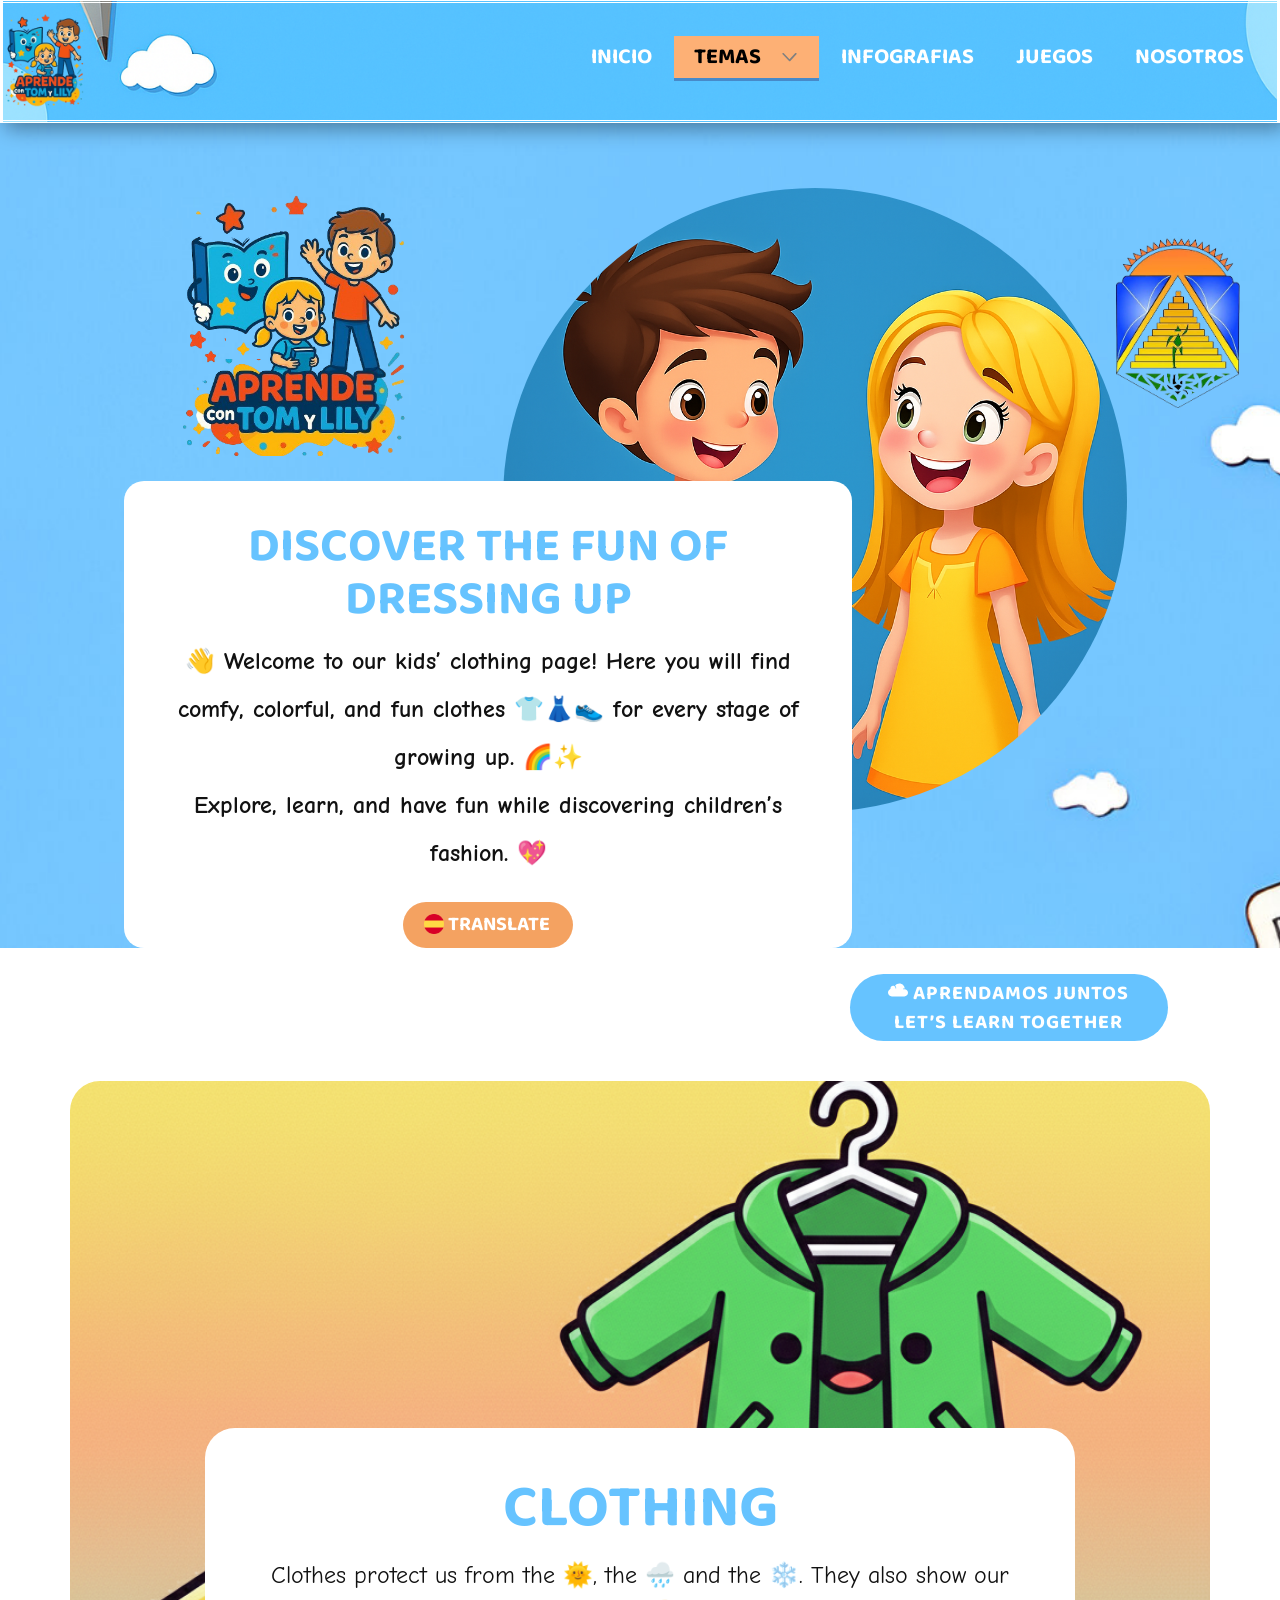
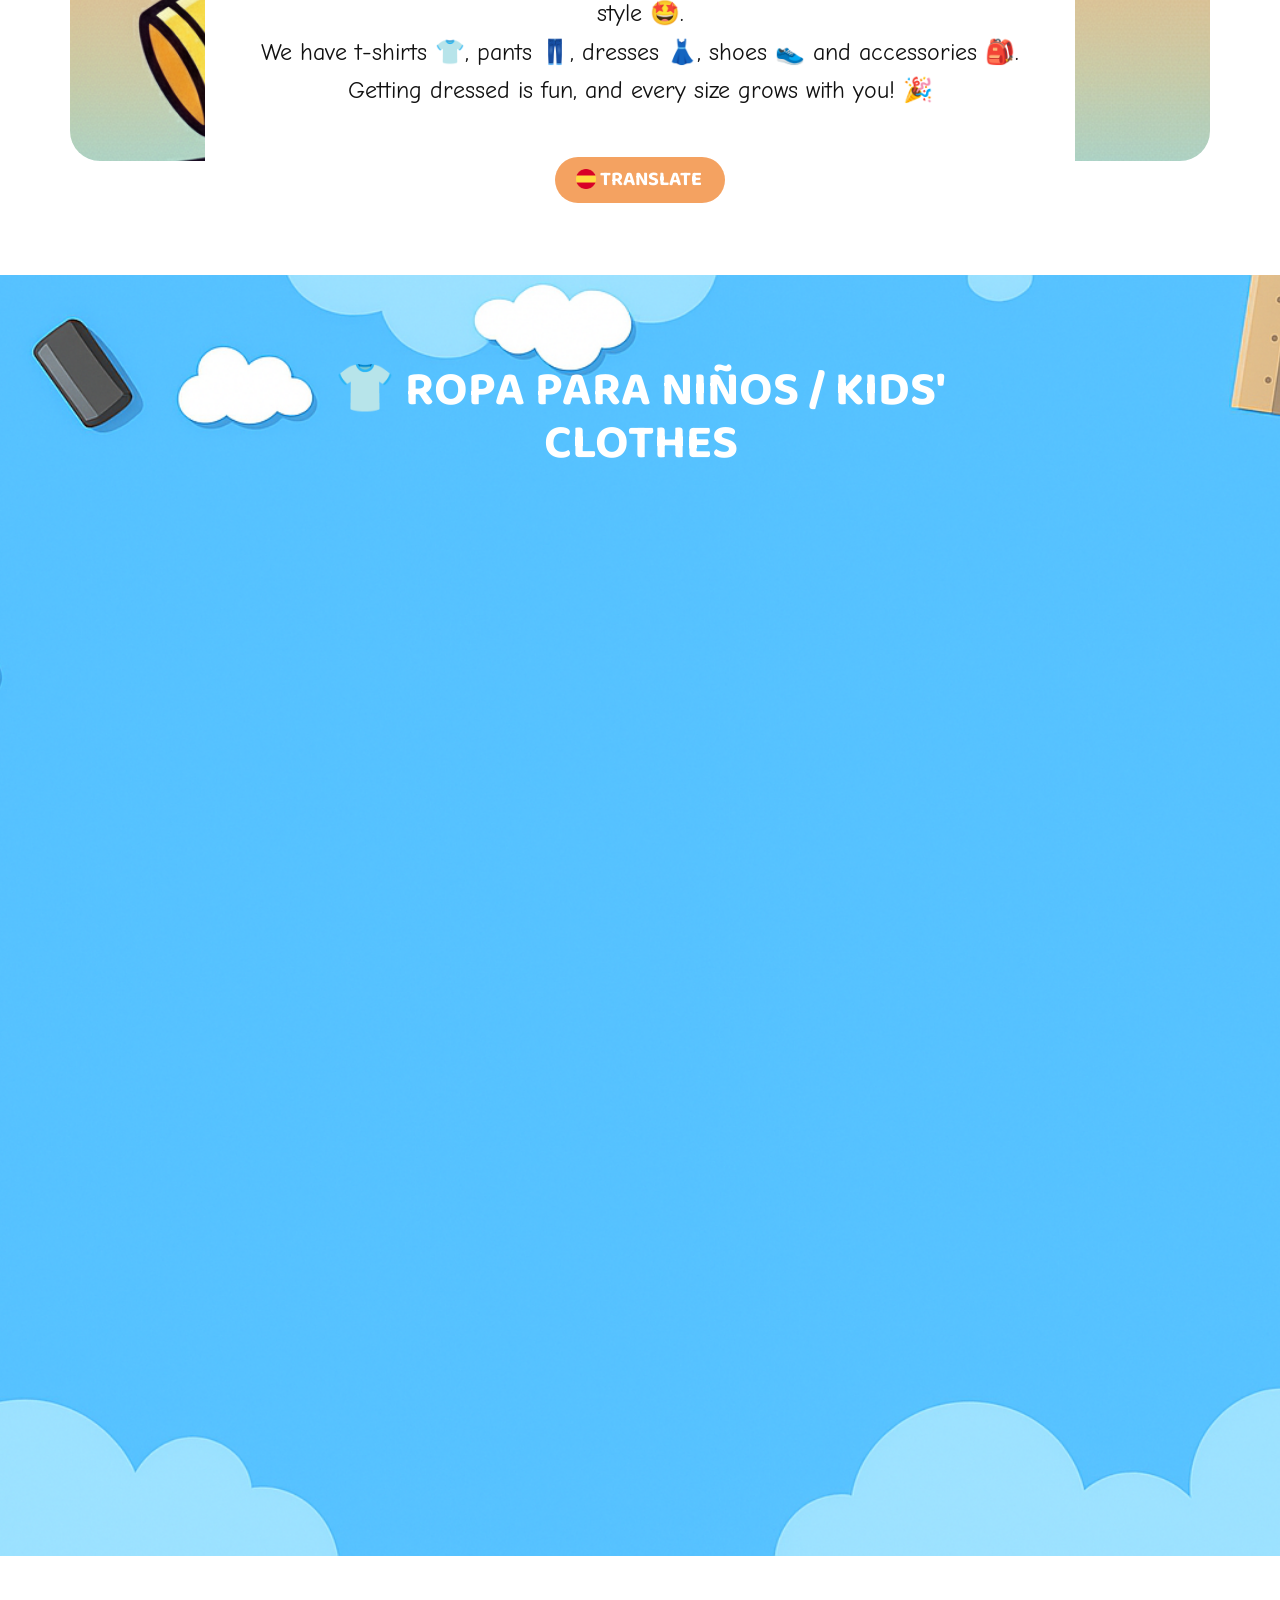
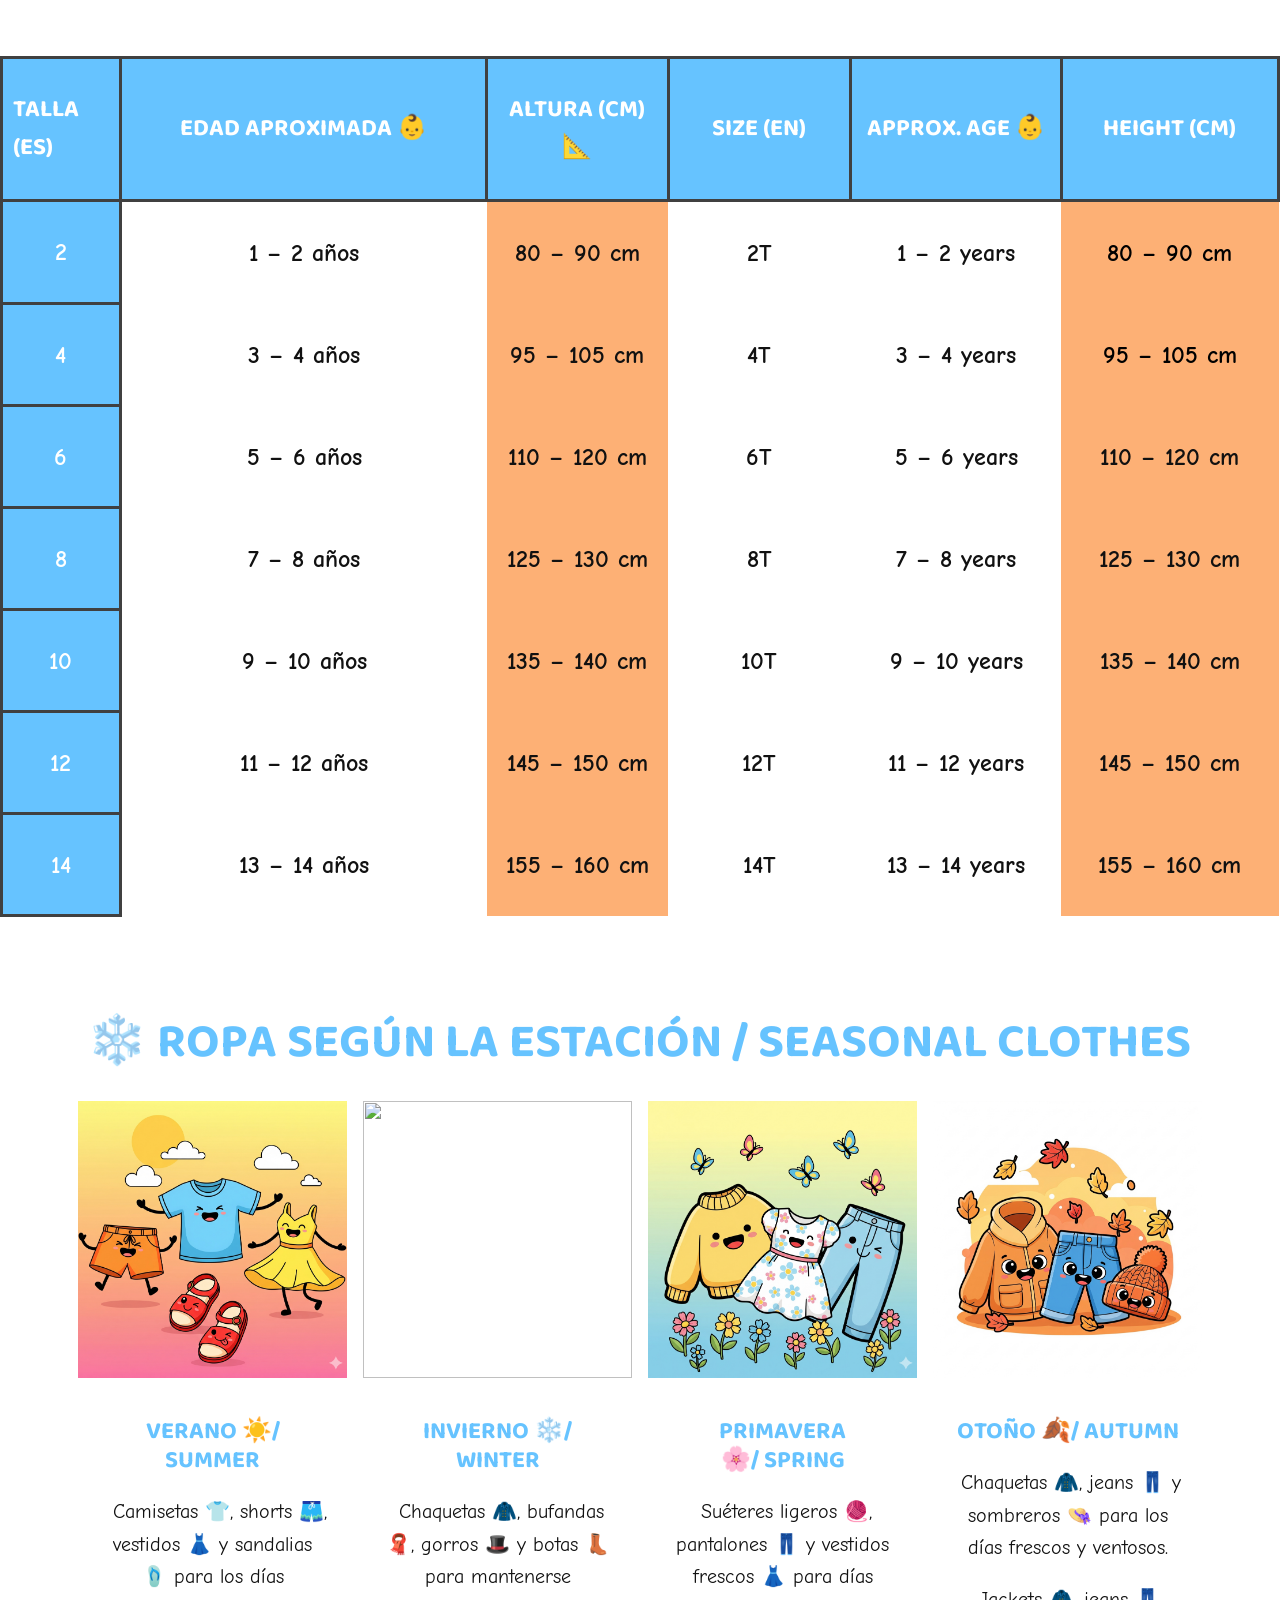
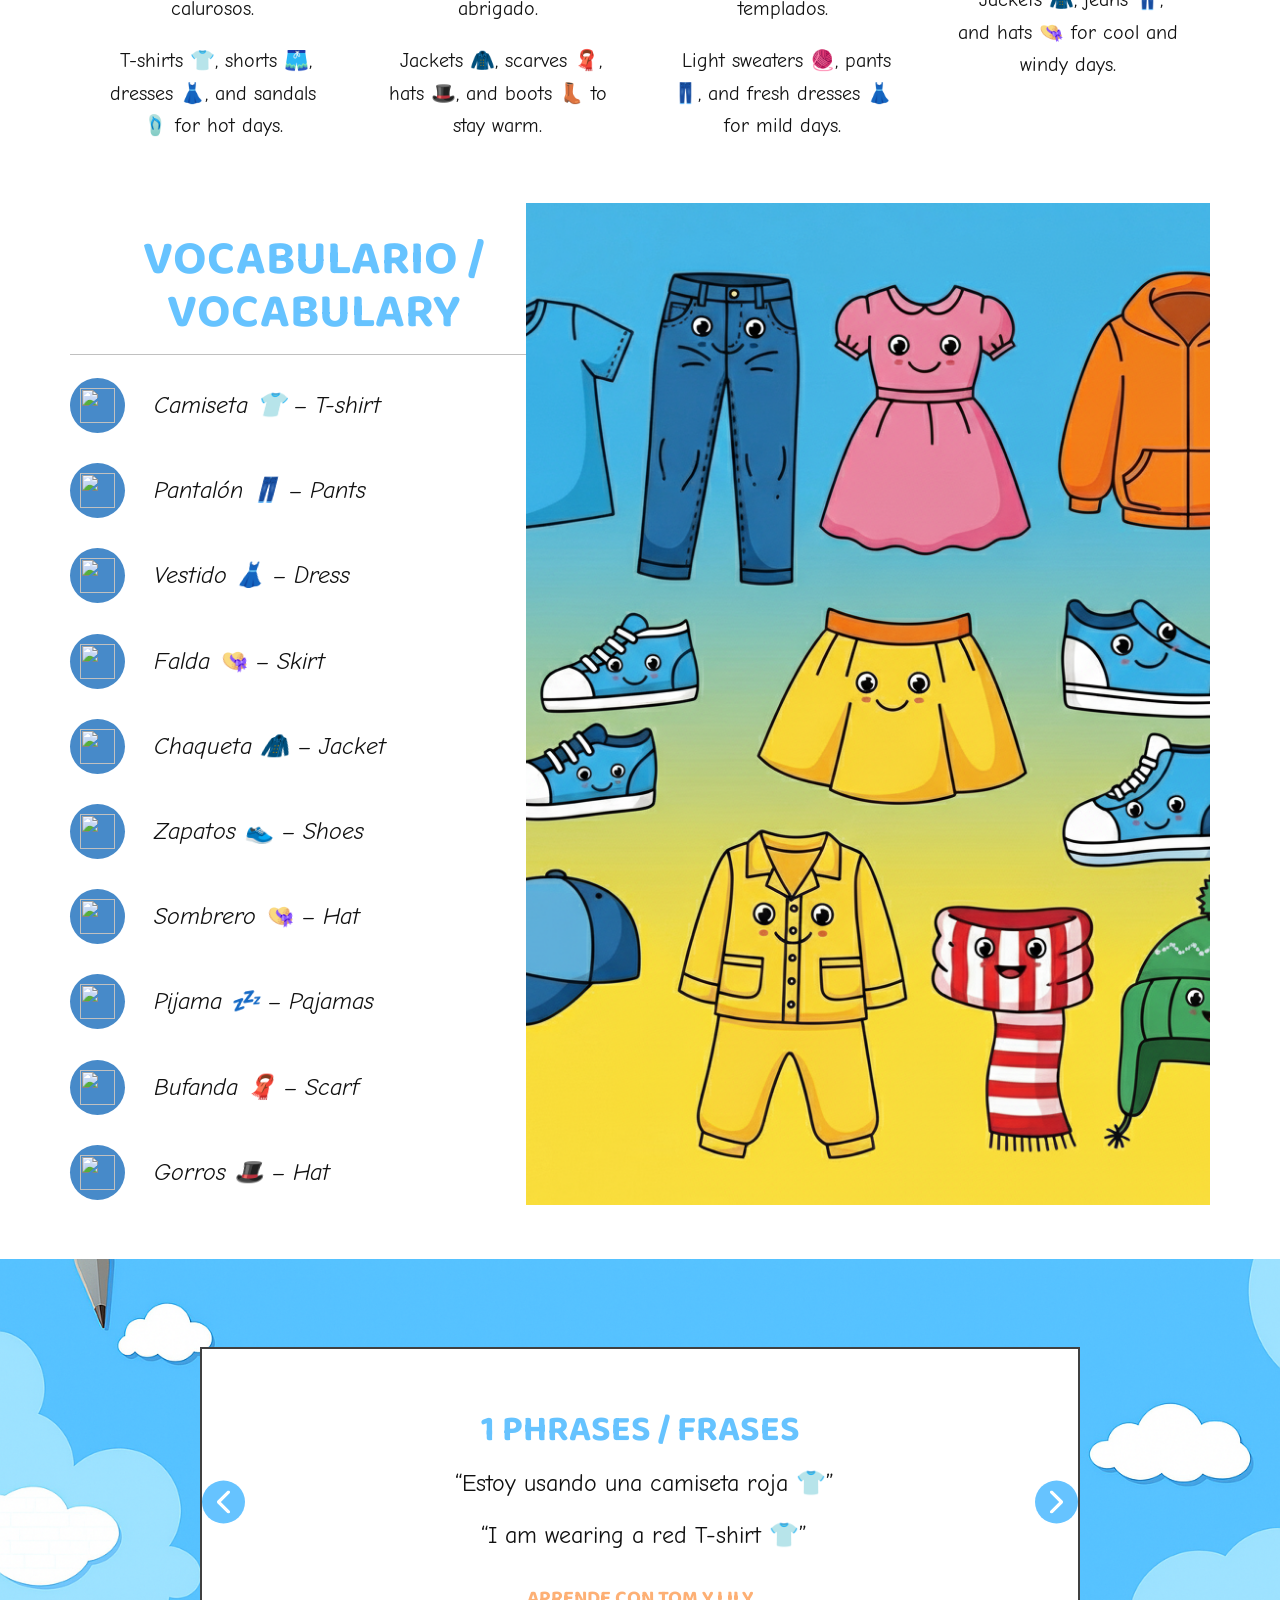
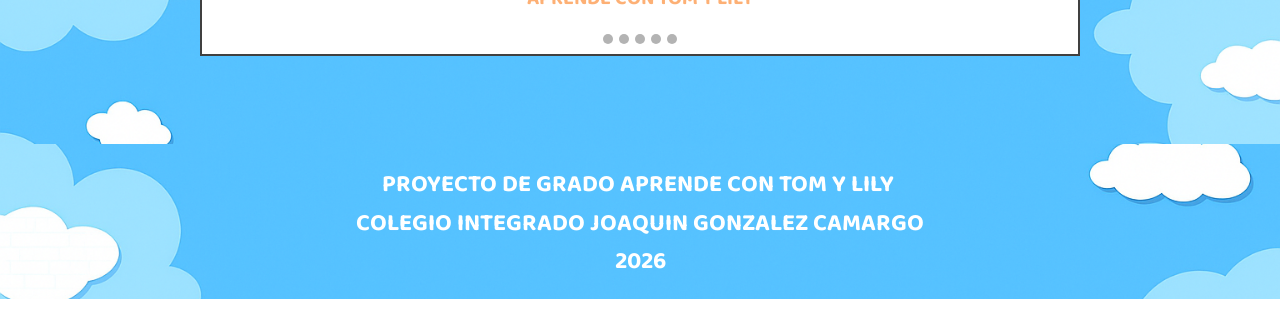
==== commit cdf968a6: "Update Clothes.html" ====
--- a/Clothes.html
+++ b/Clothes.html
@@ -47,9 +47,9 @@
 </li><li role="none" class="u-nav-item"><a role="menuitem" class="u-active-custom-color-5 u-button-style u-hover-custom-color-5 u-nav-link u-text-active-palette-1-dark-2 u-text-black u-text-hover-white u-white" href="Clothes.html" data-lang-es="{&quot;content&quot;:&quot;Clothes&quot;}">Clothes</a>
 </li></ul>
 </div>
-</li><li role="none" class="u-nav-item"><a role="menuitem" class="u-active-custom-color-5 u-border-3 u-border-active-palette-1-base u-border-hover-palette-1-light-1 u-border-no-left u-border-no-right u-border-no-top u-button-style u-hover-custom-color-8 u-nav-link u-text-active-black u-text-hover-black u-text-white u-nav-link-2" href="#" data-lang-es="{&quot;content&quot;:&quot;Infografias&quot;,&quot;href&quot;:&quot;/Infografias.html&quot;}">Infografias</a>
+</li><li role="none" class="u-nav-item"><a role="menuitem" class="u-active-custom-color-5 u-border-3 u-border-active-palette-1-base u-border-hover-palette-1-light-1 u-border-no-left u-border-no-right u-border-no-top u-button-style u-hover-custom-color-8 u-nav-link u-text-active-black u-text-hover-black u-text-white u-nav-link-2" href="Infografias.html" data-lang-es="{&quot;content&quot;:&quot;Infografias&quot;,&quot;href&quot;:&quot;&quot;}">Infografias</a>
 </li><li role="none" class="u-nav-item"><a role="menuitem" class="u-active-custom-color-5 u-border-3 u-border-active-palette-1-base u-border-hover-palette-1-light-1 u-border-no-left u-border-no-right u-border-no-top u-button-style u-hover-custom-color-8 u-nav-link u-text-active-black u-text-hover-black u-text-white u-nav-link-2" href="Juegos.html" data-lang-es="{&quot;content&quot;:&quot;Juegos&quot;,&quot;href&quot;:&quot;#&quot;}">Juegos</a>
-</li><li role="none" class="u-nav-item"><a role="menuitem" class="u-active-custom-color-5 u-border-3 u-border-active-palette-1-base u-border-hover-palette-1-light-1 u-border-no-left u-border-no-right u-border-no-top u-button-style u-hover-custom-color-8 u-nav-link u-text-active-black u-text-hover-black u-text-white u-nav-link-2" href="#" data-lang-es="{&quot;content&quot;:&quot;Nosotros&quot;,&quot;href&quot;:&quot;/Nosotros.html&quot;}">Nosotros</a>
+</li><li role="none" class="u-nav-item"><a role="menuitem" class="u-active-custom-color-5 u-border-3 u-border-active-palette-1-base u-border-hover-palette-1-light-1 u-border-no-left u-border-no-right u-border-no-top u-button-style u-hover-custom-color-8 u-nav-link u-text-active-black u-text-hover-black u-text-white u-nav-link-2" href="Nosotros.html" data-lang-es="{&quot;content&quot;:&quot;Nosotros&quot;,&quot;href&quot;:&quot;&quot;}">Nosotros</a>
 </li></ul>
         </div>
         <div class="u-custom-menu u-nav-container-collapse" id="f4fc" role="region" aria-label="Menu panel">
@@ -62,7 +62,7 @@
 </li><li role="none" class="u-nav-item"><a role="menuitem" class="u-button-style u-nav-link" href="Clothes.html" data-lang-es="{&quot;content&quot;:&quot;Clothes&quot;}">Clothes</a>
 </li></ul>
 </div>
-</li><li role="none" class="u-nav-item"><a role="menuitem" class="u-button-style u-nav-link" href="Infografias.html" data-lang-es="{&quot;content&quot;:&quot;Infografias&quot;,&quot;href&quot;:&quot;/Infografias.html&quot;}">Infografias</a>
+</li><li role="none" class="u-nav-item"><a role="menuitem" class="u-button-style u-nav-link" href="Infografias.html" data-lang-es="{&quot;content&quot;:&quot;Infografias&quot;,&quot;href&quot;:&quot;&quot;}">Infografias</a>
 </li><li role="none" class="u-nav-item"><a role="menuitem" class="u-button-style u-nav-link" href="Juegos.html" data-lang-es="{&quot;content&quot;:&quot;Juegos&quot;,&quot;href&quot;:&quot;#&quot;}">Juegos</a>
 </li><li role="none" class="u-nav-item"><a role="menuitem" class="u-button-style u-nav-link" href="Nosotros.html" data-lang-es="{&quot;content&quot;:&quot;Nosotros&quot;,&quot;href&quot;:&quot;/Nosotros.html&quot;}">Nosotros</a>
 </li></ul>
--- a/Clothes.css
+++ b/Clothes.css
@@ -1,5 +1,5 @@
  .u-section-1 {
-  min-height: 985px;
+  min-height: 1081px;
 }
 
 .u-section-1 .u-image-1 {
@@ -7,7 +7,7 @@
   margin-top: 0;
   margin-bottom: 0;
   background-image: url('images/ENCABEZADO1-127.jpg'), linear-gradient(to bottom, rgba(71, 138, 201, 1), rgba(71, 138, 201, 1));
-  min-height: 729px;
+  min-height: 948px;
   background-position: 50% 50%, 50% 50%;
   background-repeat: no-repeat, no-repeat;
   background-size: cover, cover;
@@ -45,9 +45,9 @@
 
 .u-section-1 .u-text-1 {
   font-family: "Baloo 2";
-  font-weight: 700;
-  --text-color-var: images/117-20.gif66c3ff;
+  --text-color-var: #66c3ff;
   text-transform: uppercase;
+  font-weight: 700;
   margin: 10px 0 0;
 }
 
@@ -72,7 +72,7 @@
 .u-section-1 .u-image-4 {
   width: 179px;
   height: 179px;
-  margin: -715px auto 0 424px;
+  margin: -715px auto 536px 424px;
 }
 
 .u-section-1 .u-btn-2 {
@@ -83,7 +83,7 @@
   font-weight: 700;
   font-family: "Baloo 2";
   font-size: 1.25rem;
-  margin: 134px calc(((100% - 1320px) / 2)  + 163px) 55px auto;
+  margin: 26px calc(((100% - 1320px) / 2)  + 126px) 40px auto;
   padding: 5px 39px 5px 38px;
 }
 
@@ -123,7 +123,7 @@
 
 @media (max-width: 1199px) {
    .u-section-1 {
-    min-height: 980px;
+    min-height: 1109px;
   }
 
   .u-section-1 .u-image-2 {
@@ -135,9 +135,9 @@
   }
 
   .u-section-1 .u-btn-2 {
-    margin-top: 127px;
-    margin-right: calc(((100% - 940px) / 2));
-    margin-bottom: 0;
+    margin-top: 69px;
+    margin-right: auto;
+    margin-bottom: 24px;
     padding-left: 51px;
     padding-right: 51px;
   }
@@ -145,7 +145,7 @@
 
 @media (max-width: 991px) {
    .u-section-1 {
-    min-height: 971px;
+    min-height: 1142px;
   }
 
   .u-section-1 .u-container-layout-1 {
@@ -168,8 +168,8 @@
   }
 
   .u-section-1 .u-btn-2 {
-    margin-right: calc(((100% - 720px) / 2));
-    margin-bottom: -11px;
+    margin-top: 58px;
+    margin-bottom: 33px;
     padding: 23px 10px;
   }
 }
@@ -177,6 +177,10 @@
 @media (max-width: 767px) {
    .u-section-1 {
     min-height: 1050px;
+  }
+
+  .u-section-1 .u-image-1 {
+    min-height: 955px;
   }
 
   .u-section-1 .u-image-3 {
@@ -207,12 +211,15 @@
 
   .u-section-1 .u-btn-2 {
     margin-top: 195px;
-    margin-right: auto;
     margin-bottom: 12px;
   }
 }
 
 @media (max-width: 575px) {
+   .u-section-1 {
+    min-height: 1155px;
+  }
+
   .u-section-1 .u-image-2 {
     width: 91px;
     height: 105px;
@@ -243,8 +250,8 @@
   }
 
   .u-section-1 .u-btn-2 {
-    margin-top: 197px;
-    margin-bottom: 10px;
+    margin-top: 43px;
+    margin-bottom: 54px;
   }
 }.u-block-b45f-2 {
   position: absolute;
@@ -290,7 +297,7 @@
   --animation-custom_in-opacity: 0;
   --animation-custom_in-rotate: 0deg;
   --animation-custom_in-scale: 1;
-  margin: -330px auto 22px;
+  margin: -333px auto 25px;
 }
 
 .u-section-2-1 .u-container-layout-1 {
@@ -303,7 +310,7 @@
   font-weight: 700;
   font-size: 3rem;
   text-transform: uppercase;
-  margin: 21px 0 0;
+  margin: 22px 0 0;
 }
 
 .u-section-2-1 .u-text-2 {
@@ -314,7 +321,7 @@
   --animation-custom_in-scale: 1;
   font-family: "Comic Neue";
   font-size: 1.5rem;
-  margin: 16px 0 0;
+  margin: 15px 0 0;
 }
 
 .u-section-2-1 .u-btn-1 {
@@ -360,7 +367,14 @@
 
 @media (max-width: 991px) {
   .u-section-2-1 .u-sheet-1 {
-    min-height: 544px;
+    min-height: 989px;
+  }
+
+  .u-section-2-1 .u-image-1 {
+    margin-top: 9px;
+    width: auto;
+    margin-right: initial;
+    margin-left: initial;
   }
 
   .u-section-2-1 .u-group-1 {
@@ -1866,17 +1880,13 @@
 }
 
 @media (max-width: 575px) {
-   .u-section-4 {
-    min-height: 1050px;
-  }
-
   .u-section-4 .u-text-1 {
     width: 340px;
   }
 
   .u-section-4 .u-table-1 {
-    margin-top: 39px;
-    margin-bottom: 60px;
+    margin-top: 27px;
+    margin-bottom: 27px;
   }
 }.u-section-5 .u-sheet-1 {
   min-height: 723px;
@@ -3159,19 +3169,19 @@
 
 @media (max-width: 575px) {
   .u-section-6 .u-sheet-1 {
-    min-height: 1748px;
+    min-height: 1742px;
   }
 
   .u-section-6 .u-layout-wrap-1 {
-    margin-top: 87px;
-    margin-bottom: 19px;
+    margin-top: 85px;
+    margin-bottom: 50px;
     width: auto;
     margin-right: initial;
     margin-left: initial;
   }
 
   .u-section-6 .u-layout-cell-1 {
-    min-height: 1416px;
+    min-height: 1406px;
   }
 
   .u-section-6 .u-text-1 {
@@ -3191,7 +3201,7 @@
   }
 
   .u-section-6 .u-image-1 {
-    min-height: 226px;
+    min-height: 201px;
   }
 } .u-section-7 {
   background-image: url('images/ENCABEZADOFIJO1-136.png'), linear-gradient(to bottom, rgba(255, 255, 255, 1), rgba(255, 255, 255, 1));
@@ -3593,4 +3603,4 @@
   .u-section-7 .u-text-18 {
     font-size: 1.125rem;
   }
-}+}
